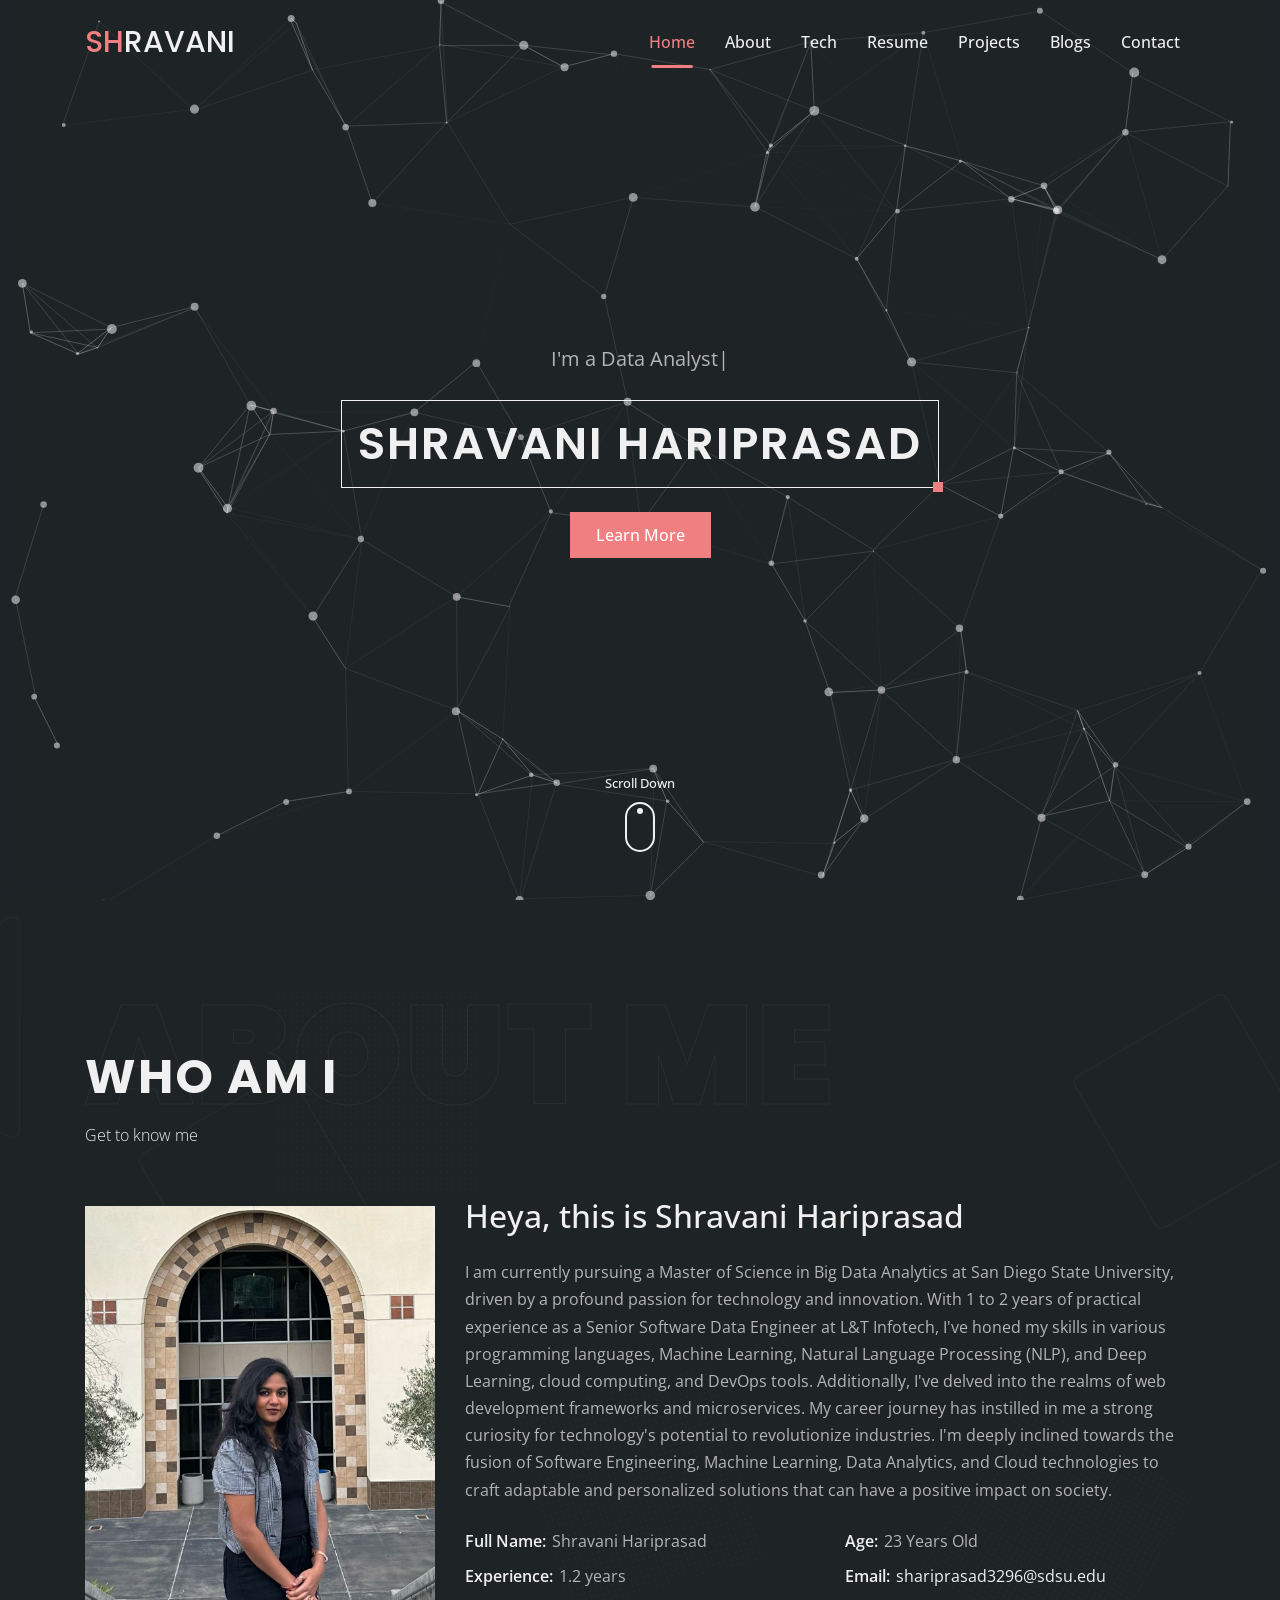
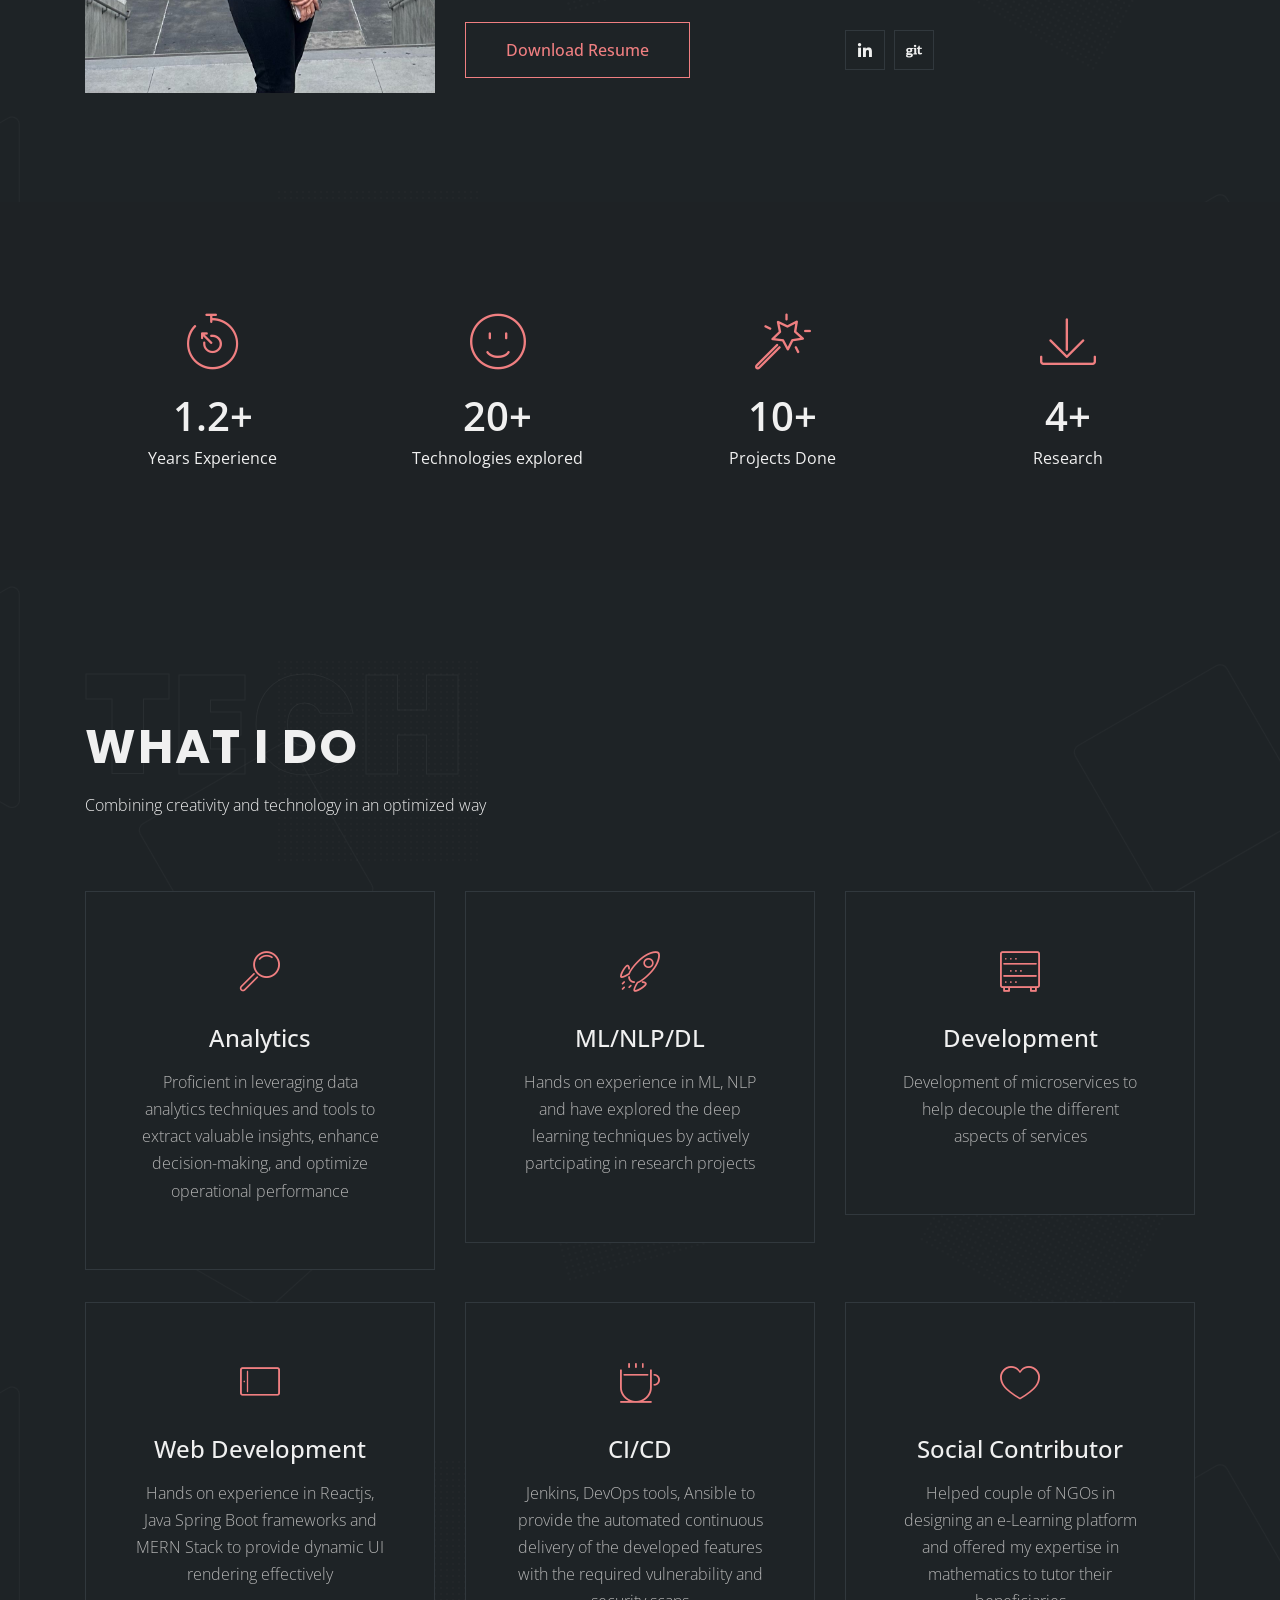
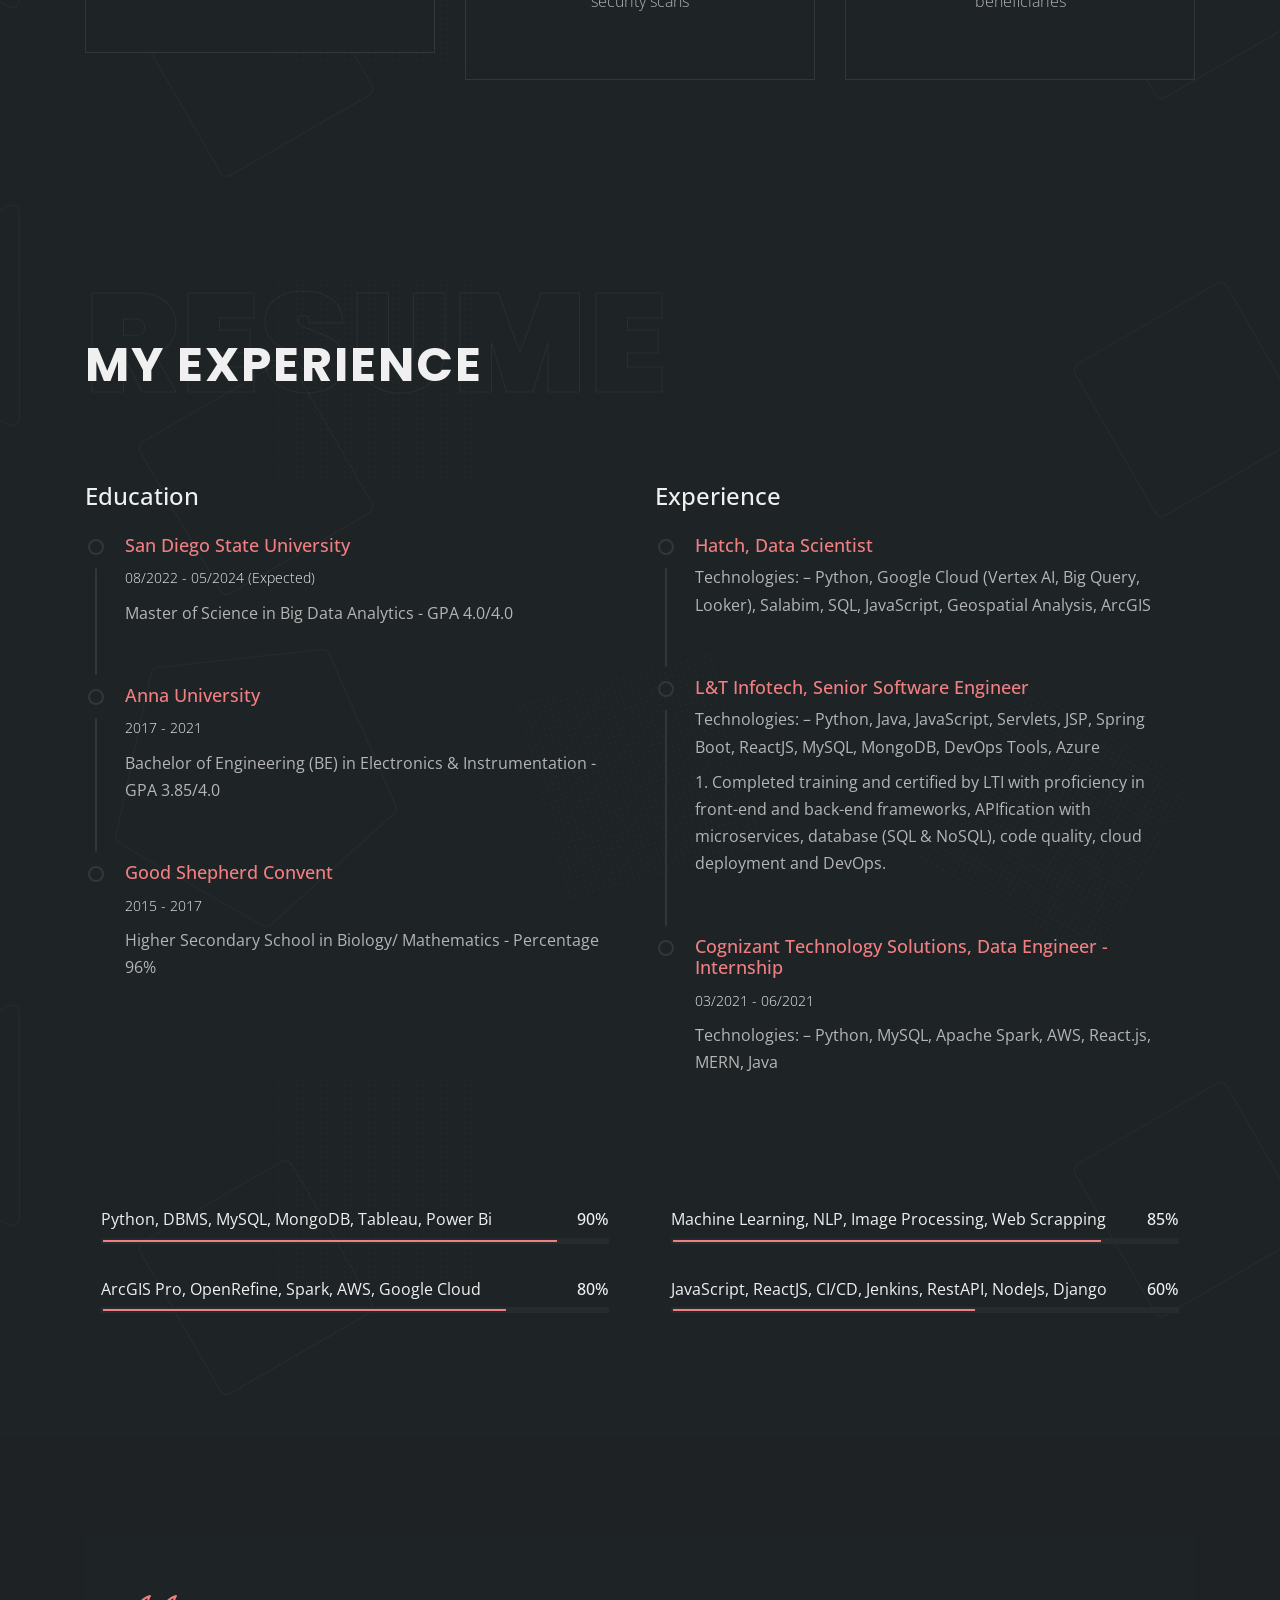
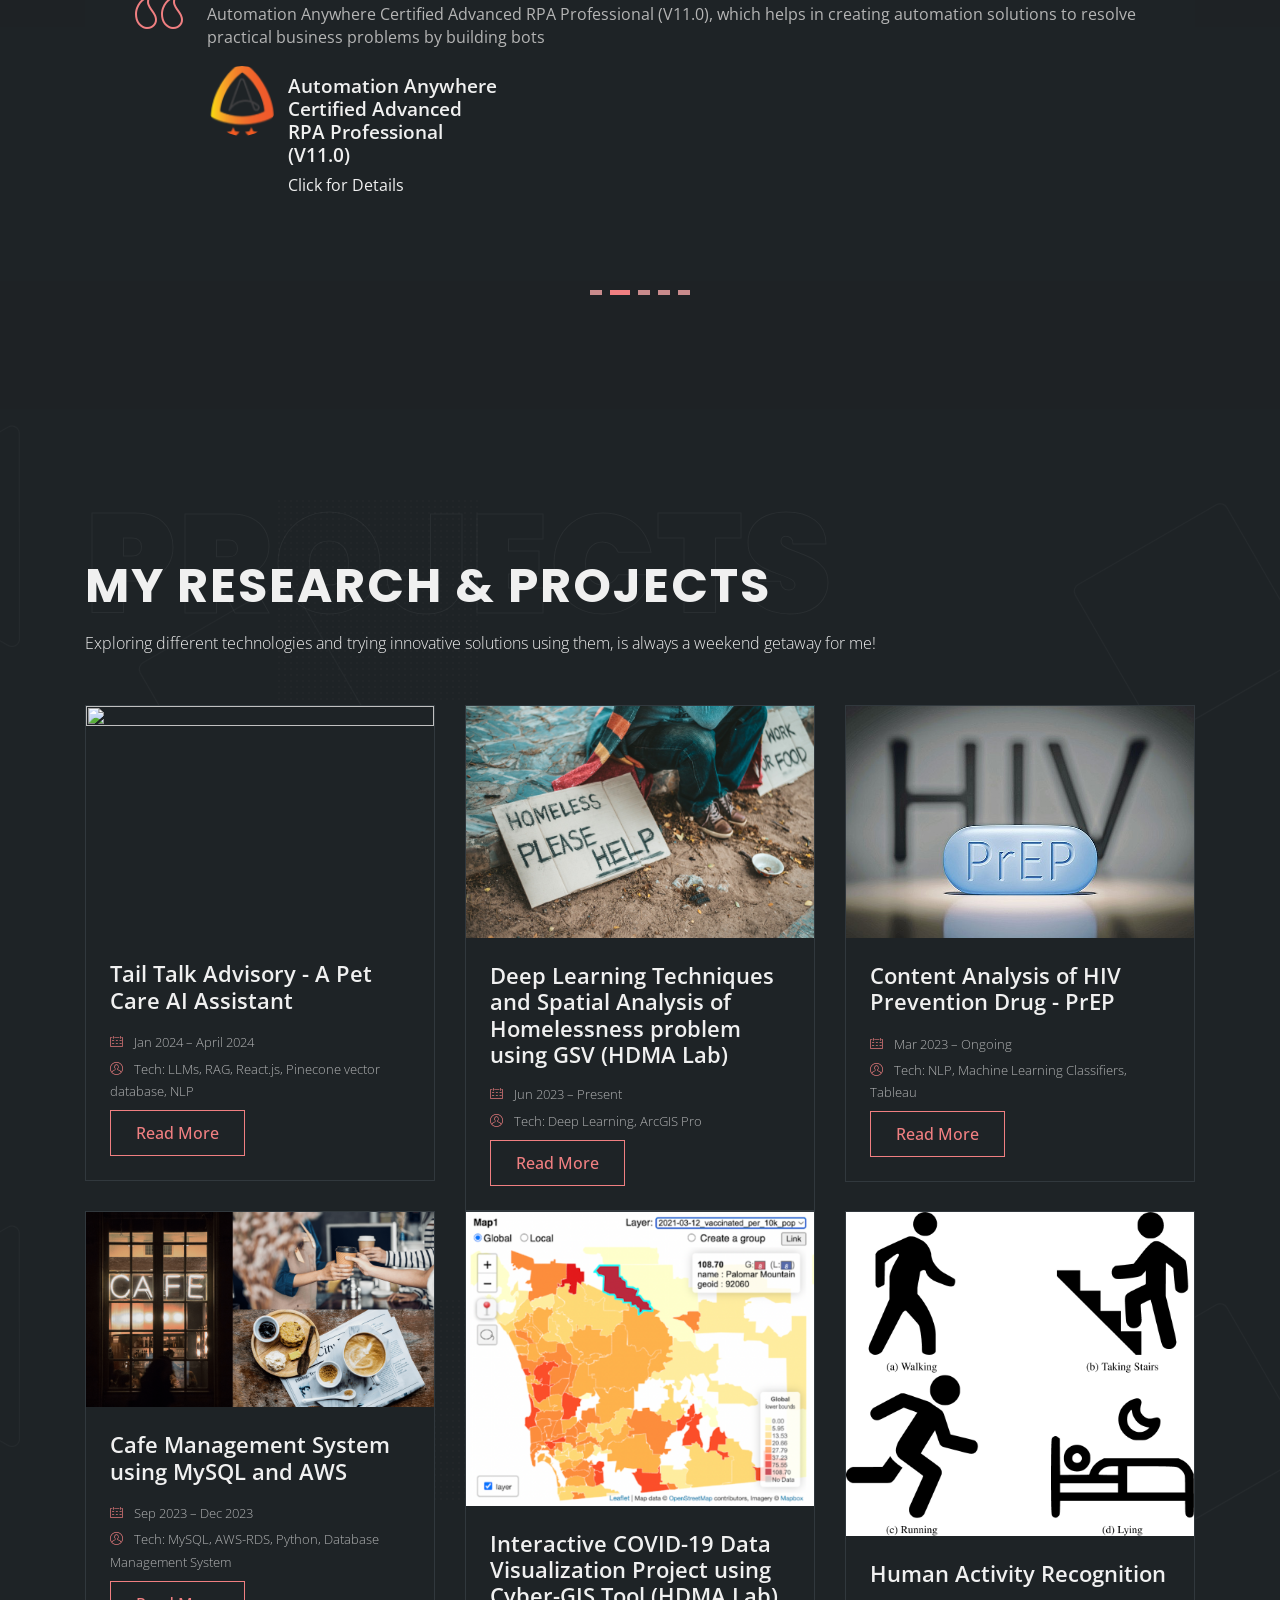
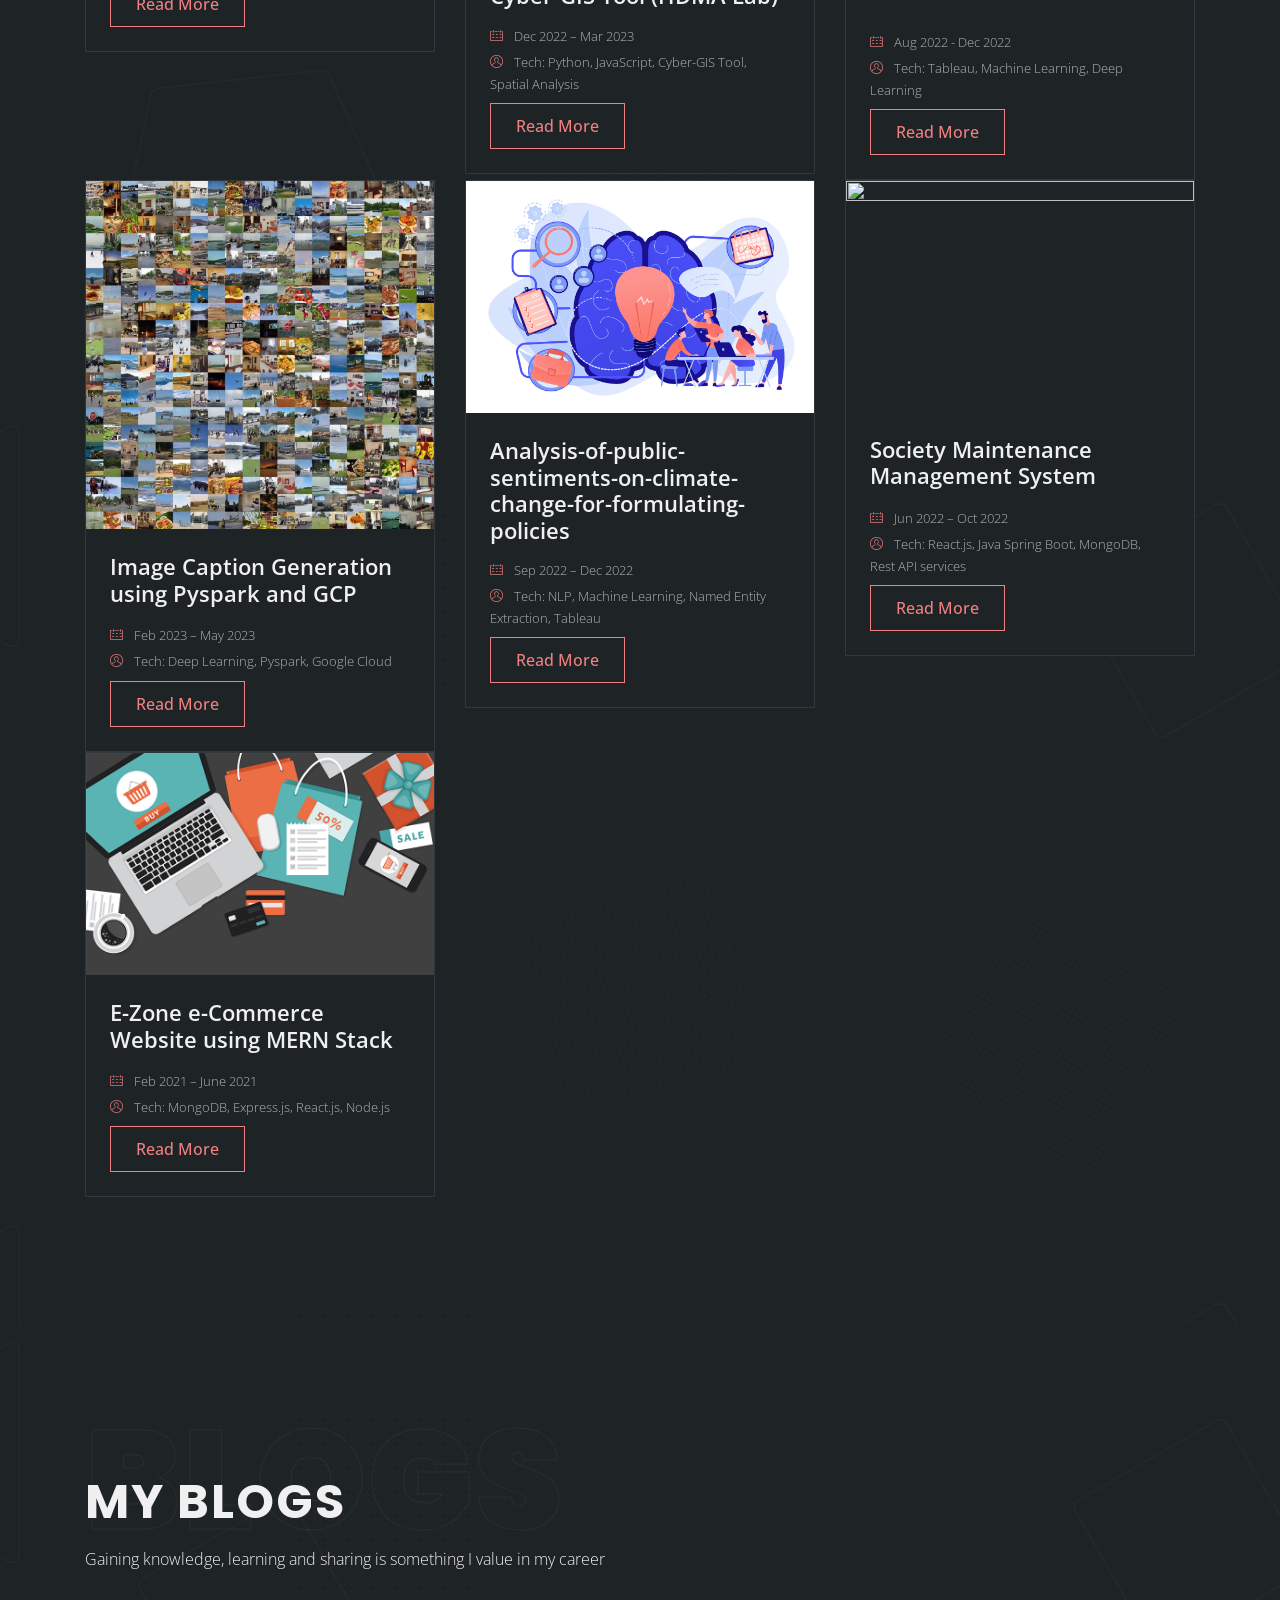
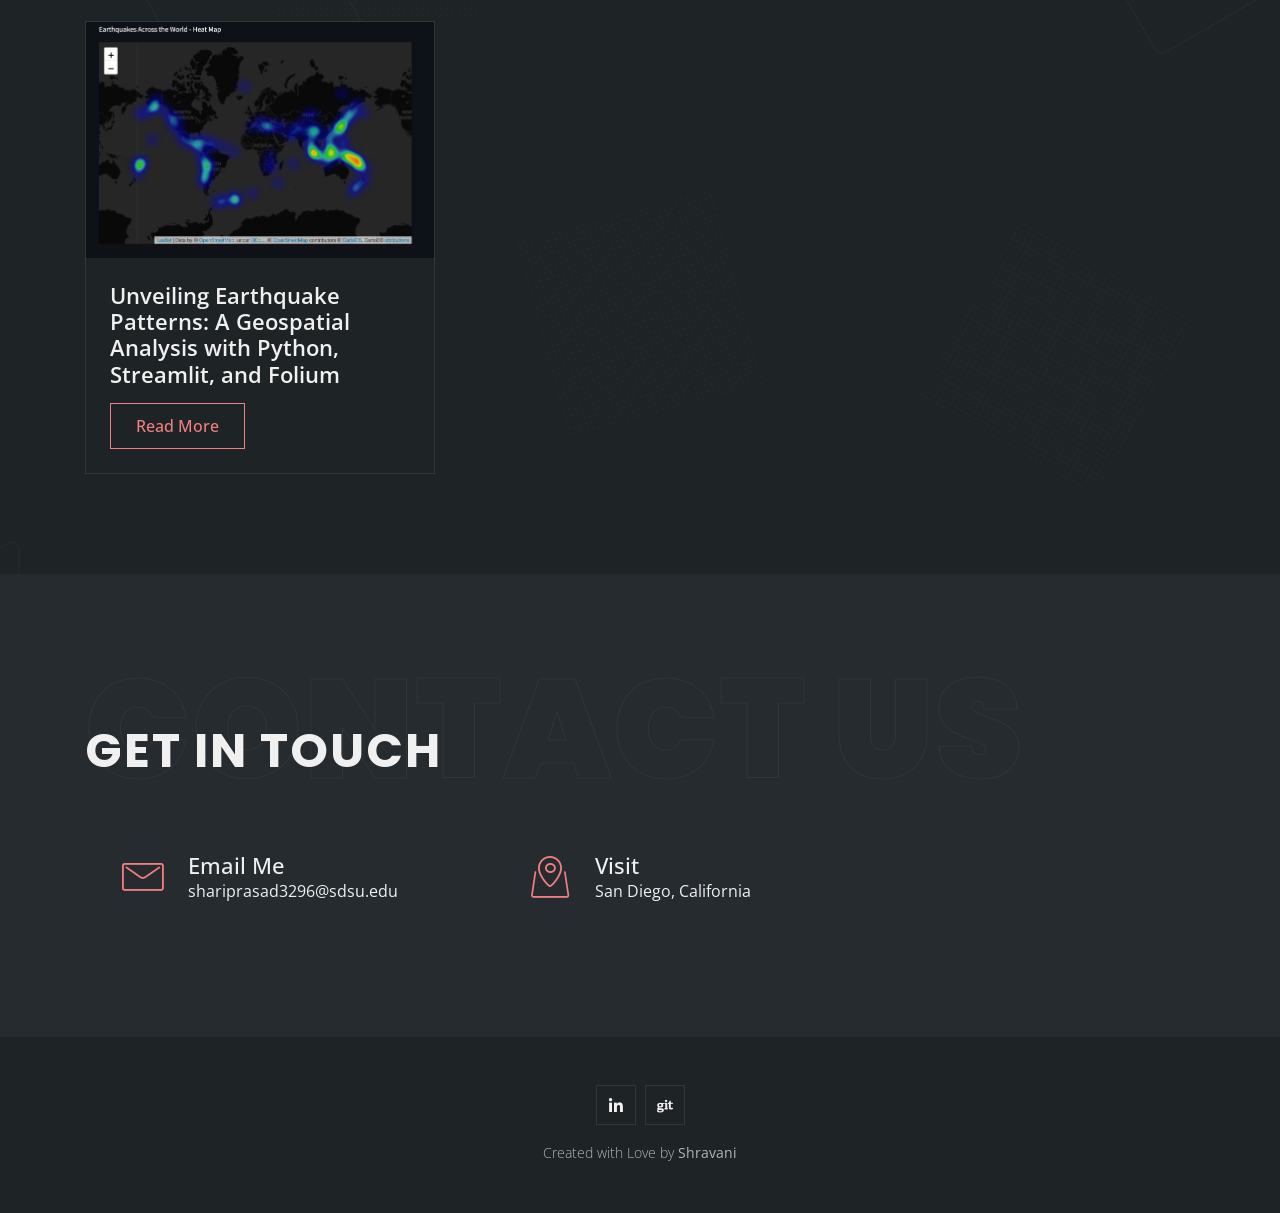
==== index.html @ 956d4119 "Update index.html" ====
<!DOCTYPE html>
<html lang="en">

<!-- Mirrored from demo.themesuccess.com/templates/rectcv/layouts/demo_particle_graphic.html by HTTrack Website Copier/3.x [XR&CO'2014], Sun, 02 May 2021 09:42:42 GMT -->
<head>
    <!--Useful meta tags -->
    <meta name="description" content="">
    <meta name="keywords" content="">
    <meta name="robots" content="index, follow, noodp">
    <meta name="googlebot" content="index, follow">
    <meta name="google" content="notranslate">
    <meta charset="UTF-8">
    <meta name="viewport" content="width=device-width, initial-scale=1, shrink-to-fit=no">
    <!--Preloader JS-->
    <script type="text/javascript" src="assets/js/preloader.js"></script>
    <!--Preloader Style-->
    <link rel="stylesheet" href="assets/css/preload.css">
    <!--Bootstrap Stylesheet-->
    <link rel="stylesheet" href="assets/css/bootstrap.min.css" as="style" onload="this.rel='stylesheet';this.removeAttribute('onload');">
    <!--Magnific Popup Stylesheet-->
    <link rel="stylesheet" href="assets/css/magnific-popup.css" as="style" onload="this.rel='stylesheet';this.removeAttribute('onload');">
    <!--OWL Carousel Stylesheet-->
    <link rel="stylesheet" href="assets/css/owl.carousel.min.css" as="style" onload="this.rel='stylesheet';this.removeAttribute('onload');">
    <!--Font Awesome Stylesheet-->
    <link rel="stylesheet" href="assets/css/all.min.css" as="style" onload="this.rel='stylesheet';this.removeAttribute('onload');">
    <!--Mobirise-->
    <link rel="stylesheet" href="assets/css/mobirise/style.css" as="style" onload="this.rel='stylesheet';this.removeAttribute('onload');">
    <!--AOC-->
    <link rel="stylesheet" href="assets/css/aos.css" as="style" onload="this.rel='stylesheet';this.removeAttribute('onload');">
    <!--Main Stylesheet-->
    <link rel="stylesheet" href="assets/css/main.css" as="style" onload="this.rel='stylesheet';this.removeAttribute('onload');">
    <!--Responsive Stylesheet-->
    <link rel="stylesheet" href="assets/css/responsive.css" as="style" onload="this.rel='stylesheet';this.removeAttribute('onload');">
    <!--Theme Stylesheet-->
    <link rel="stylesheet" href="assets/css/dark.theme.css" id="optional-theme" as="style" onload="this.rel='stylesheet';this.removeAttribute('onload');">
    <!--Theme Color-->
    <link rel="stylesheet" href="assets/css/default.css" id="optional-color" as="style" onload="this.rel='stylesheet';this.removeAttribute('onload');">
    <!--MAIN TITLE-->
    <title>Shravani Hariprasad</title>
</head>
<body data-spy="scroll" data-target=".scrollspy" data-offset="85">
    <!--PRELOADER START-->
    <div id="preloader">
        <div class="text-center w-100">
            <div class="loader"></div>
        </div>
    </div>
    <!--PRELOADER END-->
    <!--HEADER START-->
    <header class="navigation horizontal_header transparentOnScroll navbar navbar-expand-lg fixed-top">
        <div class="header-ins">
        <div class="container">
                <!--LOGO AREA-->
                <div class="site-logo">
                    <a href="#" class="hoveroff" title="Shravani">
                        <!--<img src="./assets/images/kevin.png" alt="kevin">-->
                        <span>SH</span>RAVANI
                    </a>
                </div>
                <button class="button-toggler navbar-toggler collapsed" type="button" data-target="#navigation" data-toggle="collapse" aria-controls="navigation" aria-expanded="false">
                    <span></span>
                    <span></span>
                    <span></span>
                </button>
                <!--Main Navigation START-->
                <ul class="justify-content-end scrollspy collapse navbar-collapse" id="navigation">
                    <li>
                        <a href="#home" class="nav-link">Home</a>
                    </li>
                    <li>
                        <a href="#about" class="nav-link">About</a>
                    </li>
                    <li>
                        <a href="#service" class="nav-link">Tech</a>
                    </li>
                    <!-- <li>
                        <a href="#portfolio" class="nav-link">Portfolio</a>
                    </li> -->
                    <li>
                        <a href="#resume" class="nav-link">Resume</a>
                    </li>
                    <li>
                        <a href="#project" class="nav-link">Projects</a>
                    </li>
                    <li>
                        <a href="#blog" class="nav-link">Blogs</a>
                    </li>
                    <li>
                        <a href="#contact" class="nav-link">Contact</a>
                    </li>
                </ul>
                <!--Main Navigation END-->
            
        </div>
        </div>

    </header>
    <!--HEADER END-->

    <main class="content center-main" >
        <!--INTRODUCTION SECTION START-->
        <section class="home d-flex" id="home">
            <!--Particle Background-->
            <div class="background-particle" id="particles-js">

            </div>
            <!--End of Particle Background-->
            <div class="container introduction text-center" >
                <p class="welcome_text mb-4" data-aos="fade-up" data-aos-duration="1200" data-aos-delay="150">I'm a <span class="welcome-text-type" data-options="Data Analyst, Machine Learning Engineer, Software Engineer, Researcher" ></span></p>
                <div id="parallax-scene" class="mb-4" data-aos="fade-up" data-aos-duration="1200" data-aos-delay="300">
                    <div class="heading-zone">
                        <h1>Shravani Hariprasad</h1>
                    </div>
                </div>
                <div data-aos="fade-up" data-aos-duration="1200" data-aos-delay="450">
                    <a href="#about" class="btn  btn-primary btn-small">Learn More</a>
                </div>
            </div>
            <div class="scroll-down">
                <a href="#about" class="scroll-down-link text-center hoveroff">
                    <div class="scroll-title">Scroll Down</div>
                    <div class="scroll-mouse">
                        <div class="whell"></div>
                    </div>
                </a>
            </div>
        </section>
        <!--INTRODUCTION SECTION END-->


        <!--ABOUT SECTION START-->
        <section class="about background_gpattern" id="about">
            <div class="container d-flex justify-content-between flex-column h-100">
                <div class="section-title flex-grow-1">
                    <div class="row">
                        <div class="col-lg-12">
                            <div class="text-left">
                                <h2 data-aos="heading-show" class="text_background">
                                    Who Am I
                                    <span class="heading_background">About Me</span>
                                </h2>
                                <p class="m-0">Get to know me</p>
                            </div>
                        </div>
                    </div>
                </div>
                <div class="section-content flex-grow-1">
                    <div class="row justify-content-center align-items-center">
                        <div class="col-md-4">
                            <div class="avatar-area m-auto">
                                <img src="assets/images/shravani-formal-photo.jpeg" width="400" height="550" alt="" class="img-fluid mx-auto">
                            </div>
                        </div>
                        <div class="col-md-8 mt-5 mt-md-0">
                                <h3 class="m-0">Heya, this is Shravani Hariprasad</h3>
                                <!-- <p class="my-4">I am currently pursuing Master of Science in Big Data Analytics from San Diego State University. I have 1 to 2 years of work experience as a Senior Software Data Engineer at L&T Infotech where I have worked on various languages, web development frameworks, cloud/Kubernetes, DevOps tools, and ML, NLP. I am inclined towards exploring Software Engineering, Machine Learning, Data Analytics, and Cloud, combinedly to develop adaptive and personalized solutions to improve society. Exploring new technologies and designing creative solutions keeps me thriving.</p> -->
                                <p class="my-4">I am currently pursuing a Master of Science in Big Data Analytics at San Diego State University, driven by a profound passion for technology and innovation. With 1 to 2 years of practical experience as a Senior Software Data Engineer at L&T Infotech, I've honed my skills in various programming languages, Machine Learning, Natural Language Processing (NLP), and Deep Learning, cloud computing, and DevOps tools. Additionally, I've delved into the realms of web development frameworks and microservices. My career journey has instilled in me a strong curiosity for technology's potential to revolutionize industries. I'm deeply inclined towards the fusion of Software Engineering, Machine Learning, Data Analytics, and Cloud technologies to craft adaptable and personalized solutions that can have a positive impact on society.</p>
                                <div class="row">
                                    <div class="col-lg-6">
                                        <div class="about-info mb-2">
                                            <span class="desc">Full Name:</span>
                                            <span>Shravani Hariprasad</span>
                                        </div>
                                    </div>
                                    <div class="col-lg-6">
                                        <div class="about-info mb-2">
                                            <span class="desc">Age:</span>
                                            <span>23 Years Old</span>
                                        </div>
                                    </div>
                                    <div class="col-lg-6">
                                        <div class="about-info mb-2">
                                            <span class="desc">Experience:</span>
                                            <span>1.2 years</span>
                                        </div>
                                    </div>
                                    <div class="col-lg-6">
                                        <div class="about-info mb-2">
                                            <span class="desc">Email:</span>
                                            <span>
                                                <a href = "mailto:shariprasad3296@sdsu.edu">shariprasad3296@sdsu.edu</a>
                                            </span>
                                        </div>
                                    </div>
                                    <!-- <div class="col-lg-6">
                                        <div class="about-info mb-2">
                                            <span class="desc">Email:</span>
                                            <a href="mailto:shariprasad3296@sdsu.edu">shariprasad3296@sdsu.edu</a>
                                        </div>
                                    </div> -->
                                </div>
                                <div class="button_and_social my-4">
                                    <div class="row justify-content-center align-items-center">
                                        <div class="col-xl-6">
                                            <a href="assets/images/ShravaniHariprasad_resume.pdf" download="shravani_hariprasad_resume" class="btn btn-outline-primary btn-lg">Download Resume</a>
                                        </div>
                                        <div class="col-xl-6">
                                            <ul class="social-icons list-inline mt-4 mt-xl-0">
                                                <!-- <li class="list-inline-item">
                                                    <a href="#">
                                                        <i class="fab fa-facebook-f"></i>
                                                    </a>
                                                </li> -->
                                                <li class="list-inline-item">
                                                    <a href="https://www.linkedin.com/in/shravani-hariprasad-507280177/">
                                                        <i class="fab fa-linkedin-in"></i>
                                                    </a>
                                                </li>
                                                <!-- <li class="list-inline-item">
                                                    <a href="#">
                                                        <i class="fab fa-pinterest-p"></i>
                                                    </a>
                                                </li> -->
                                                <li class="list-inline-item">
                                                    <a href="https://github.com/shravani-01">
                                                        <i class="fab fa-git"></i>
                                                    </a>
                                                </li>
                                                <!-- <li class="list-inline-item">
                                                    <a href="#">
                                                        <i class="fab fa-tumblr"></i>
                                                    </a>
                                                </li> -->
                                            </ul>
                                        </div>
                                    </div>
                                </div>
                        </div>
                    </div>
                </div>
                
            </div>
        </section>
        <!--ABOUT SECTION END-->

        <!--FACTS SECTION START-->
        <div class="section facts backgound-section" style="background-image: url(assets/images/background_2.jpg)" data-aos-id="facts">

            <div class="container">
                <div class="row">
                    <div class="col-lg-3 col-sm-6 mt-3 mt-lg-0">
                        <div class="fact-single text-center">
                            <div class="fact-icon">
                                <span class="mbri-timer"></span>
                            </div>
                            <div class="fact-info">
                                1.<span class="tmcounter" data-from="0" data-to="2" data-speed="1500">2</span>+
                            </div>
                            <div class="fact-meta">
                                <span>Years Experience</span>
                            </div>
                        </div>
                    </div>
                    <div class="col-lg-3 col-sm-6 mt-3 mt-lg-0">
                        <div class="fact-single text-center">
                            <div class="fact-icon">
                                <span class="mbri-smile-face"></span>
                            </div>
                            <div class="fact-info">
                                <span class="tmcounter" data-from="0" data-to="20" data-speed="1500">20</span>+
                            </div>
                            <div class="fact-meta">
                                <span>Technologies explored</span>
                            </div>
                        </div>
                    </div>
                    <div class="col-lg-3 col-sm-6 mt-3 mt-lg-0">
                        <div class="fact-single text-center">
                            <div class="fact-icon">
                                <span class="mbri-magic-stick"></span>
                            </div>
                            <div class="fact-info">
                                <span class="tmcounter" data-from="0" data-to="10" data-speed="1500">10</span>+
                            </div>
                            <div class="fact-meta">
                                <span>Projects Done</span>
                            </div>
                        </div>
                    </div>
                    <div class="col-lg-3 col-sm-6 mt-3 mt-lg-0">
                        <div class="fact-single text-center">
                            <div class="fact-icon">
                                <span class="mbri-save"></span>
                            </div>
                            <div class="fact-info">
                                <span class="tmcounter" data-from="0" data-to="4" data-speed="1500">4</span>+
                            </div>
                            <div class="fact-meta">
                                <span>Research</span>
                            </div>
                        </div>
                    </div>
                    
                </div>
            </div>
        </div>
        <!--FACTS SECTION END-->

        <!--SERVICES SECTION START-->
        <section class="services background_gpattern" id="service">
            <div class="container d-flex flex-column justify-content-between h-100 ">

                <div class="section-title flex-grow-1">
                    <div class="row">
                        <div class="col-lg-12">
                            <div class="text-left">
                                <h2 data-aos="heading-show" class="text_background">
                                    What I Do
                                    <span class="heading_background">Tech</span>
                                </h2>
                                <p class="m-0">Combining creativity and technology in an optimized way</p>
                            </div>
                        </div>
                    </div>
                </div>

                <div class="section-content flex-grow-1">
                    <div class="row">
                        <div class="col-lg-4 col-md-6 mt-4 mb-2">
                            <div class="service-single text-center p-5">
                                <div class="service-icon">
                                    <span class="mbri-search"></span>
                                </div>
                                <!-- <i class="fa-solid fa-magnifying-glass-chart" style="color: #f07f81;"></i> -->
                                <h3 class="my-3">Analytics</h3>
                                <!-- <p>Certified Kubernetes Application Developer and AWS Solution Architect Associate to provide automating deployment, scaling, and management of containerized applications</p> -->
                                <p>Proficient in leveraging data analytics techniques and tools to extract valuable insights, enhance decision-making, and optimize operational performance</p>
                            </div>
                        </div>
                        <div class="col-lg-4 col-md-6 mt-4 mb-2">
                            <div class="service-single text-center p-5">
                                <div class="service-icon">
                                    <span class="mbri-rocket"></span>
                                </div>
                                <h3 class="my-3">ML/NLP/DL</h3>
                                <p>Hands on experience in ML, NLP and have explored the deep learning techniques by actively partcipating in research projects</p>
                            </div>
                        </div>
                        <div class="col-lg-4 col-md-6 mt-4 mb-2">
                            <div class="service-single text-center p-5">
                                <div class="service-icon">
                                    <span class="mbri-database"></span>
                                </div>
                                <h3 class="my-3">Development</h3>
                                <p>Development of microservices to help decouple the different aspects of services</p>
                            </div>
                        </div>
                        <div class="col-lg-4 col-md-6 mt-4 mb-2">
                            <div class="service-single text-center p-5">
                                <div class="service-icon">
                                    <span class="mbri-tablet"></span>
                                </div>
                                <h3 class="my-3">Web Development</h3>
                                <p>Hands on experience in Reactjs, Java Spring Boot frameworks and MERN Stack to provide dynamic UI rendering effectively</p>
                            </div>
                        </div>
                        <div class="col-lg-4 col-md-6 mt-4 mb-2">
                            <div class="service-single text-center p-5">
                                <div class="service-icon">
                                    <span class="mbri-hot-cup"></span>
                                </div>
                                <h3 class="my-3">CI/CD</h3>
                                <p>Jenkins, DevOps tools, Ansible to provide the automated continuous delivery of the developed features with the required vulnerability and security scans</p>
                            </div>
                        </div>
                        
                        <div class="col-lg-4 col-md-6 mt-4 mb-2">
                            <div class="service-single text-center p-5">
                                <div class="service-icon">
                                    <span class="mbri-hearth"></span>
                                </div>
                                <h3 class="my-3">Social Contributor</h3>
                                <p>Helped couple of NGOs in designing an e-Learning platform and offered my expertise in mathematics to tutor their beneficiaries</p>
                            </div>
                        </div>
                        
                    </div>
                </div>

            </div>
        </section>

        <!--SERVICE SECTION START-->

        <!--Video Section START-->

       <!--  <div class="section about_movie text-center d-flex flex-column align-items-center backgound-section" style="background-image: url(assets/images/background_video.jpg)">
            <div class="video-area">
                <a href="https://www.youtube.com/watch?v=YjhrligRTbE" class="btn-video-play iframe_popup">
                    <i class="fas fa-play"></i>
                </a>
                <p class="mt-3">Play Video</p>
            </div>
        </div> -->

        <!--Video Section END-->

        <!--PORTFOLIO SECTION START-->
        <!-- <section class="portfolio background_gpattern" id="portfolio">
            <div class="container d-flex flex-column justify-content-between h-100 ">

                <div class="section-title flex-grow-1">
                    <div class="row">
                        <div class="col-lg-12">
                            <div class="text-left">
                                <h2 data-aos="heading-show" class="text_background">
                                    My Projects
                                    <span class="heading_background">Portfolio</span>
                                </h2>
                                <p class="m-0">A diverse range of projects </p>
                            </div>
                        </div>
                    </div>
                </div>

                <div class="section-content flex-grow-1">
                    <div class="row portfolio-items">

                        <div class="col-xl-4 col-lg-4 col-md-6 mb-2 mt-4 frontenddevelopment">
                            <div class="portfolio-item">
                                <a href="assets/images/portfolio1.jpg" class="portfolio-single portfolio-image">
                                    <div class="item-box">
                                        <div class="item-image">
                                            <img src="assets/images/portfolio1.jpg" width="350" height="410" class="d-block img-fluid mx-auto" alt="">
                                        </div>
                                        <div class="item-details d-flex align-items-center">
                                            <div class="item-details-ins text-center w-100">
                                                <div class="mb-2">
                                                    <span class="mbri-photos"></span>
                                                </div>
                                                <h3>Project Title</h3>
                                                <p>Category</p>
                                            </div>
                                        </div>
                                    </div>
                                </a>
                            </div>
                        </div>

                        <div class="col-xl-4 col-lg-4 col-md-6 mb-2 mt-4 backenddevelopment">
                            <div class="portfolio-item">
                                <a href="https://www.youtube.com/watch?time_continue=85&amp;v=oC1m-dTFX6g" class="portfolio-single iframe_popup">
                                    <div class="item-box">
                                        <div class="item-image">
                                            <img src="assets/images/portfolio2.jpg" width="350" height="410" class="d-block img-fluid mx-auto" alt="">
                                        </div>
                                        <div class="item-details d-flex align-items-center">
                                            <div class="item-details-ins text-center w-100">
                                                <div class="mb-2">
                                                    <span class="mbri-video-play"></span>
                                                </div>
                                                <h3>Project Title</h3>
                                                <p>Category</p>
                                            </div>
                                        </div>
                                    </div>
                                </a>
                            </div>
                        </div>

                        <div class="col-xl-4 col-lg-4 col-md-6 mb-2 mt-4 seo">
                            <div class="portfolio-item">
                                <a href="assets/images/portfolio3.jpg" class="portfolio-single portfolio-image">
                                    <div class="item-box">
                                        <div class="item-image">
                                            <img src="assets/images/portfolio3.jpg" width="350" height="410" class="d-block img-fluid mx-auto" alt="">
                                        </div>
                                        <div class="item-details d-flex align-items-center">
                                            <div class="item-details-ins text-center w-100">
                                                <div class="mb-2">
                                                    <span class="mbri-photos"></span>
                                                </div>
                                                <h3>Project Title</h3>
                                                <p>Category</p>
                                            </div>
                                        </div>
                                    </div>
                                </a>
                            </div>
                        </div>
                        <div class="col-xl-4 col-lg-4 col-md-6 mb-2 mt-4 backenddevelopment">
                            <div class="portfolio-item ">
                                <a href="https://themeforest.net/" target="_blank" class="portfolio-single">
                                    <div class="item-box">
                                        <div class="item-image">
                                            <img src="assets/images/portfolio4.jpg" width="350" height="410" class="d-block img-fluid mx-auto" alt="">
                                        </div>
                                        <div class="item-details d-flex align-items-center">
                                            <div class="item-details-ins text-center w-100">
                                                <div class="mb-2">
                                                    <span class="mbri-link"></span>
                                                </div>
                                                <h3>Project Title</h3>
                                                <p>Category</p>
                                            </div>
                                        </div>
                                    </div>
                                </a>
                            </div>
                        </div>
                        <div class="col-xl-4 col-lg-4 col-md-6 mb-2 mt-4 frontenddevelopment">
                            <div class="portfolio-item">
                                <a href="assets/images/portfolio5.jpg" class="portfolio-single portfolio-image">
                                    <div class="item-box">
                                        <div class="item-image">
                                            <img src="assets/images/portfolio5.jpg" width="350" height="410" class="d-block img-fluid mx-auto" alt="">
                                        </div>
                                        <div class="item-details d-flex align-items-center">
                                            <div class="item-details-ins text-center w-100">
                                                <div class="mb-2">
                                                    <span class="mbri-photos"></span>
                                                </div>
                                                <h3>Project Title</h3>
                                                <p>Category</p>
                                            </div>
                                        </div>
                                    </div>
                                </a>
                            </div>
                        </div>
                        <div class="col-xl-4 col-lg-4 col-md-6 mb-2 mt-4 frontenddevelopment">
                            <div class="portfolio-item">
                                <a href="assets/images/portfolio6.jpg" class="portfolio-single portfolio-image">
                                    <div class="item-box">
                                        <div class="item-image">
                                            <img src="assets/images/portfolio6.jpg" width="350" height="410" class="d-block img-fluid mx-auto" alt="">
                                        </div>
                                        <div class="item-details d-flex align-items-center">
                                            <div class="item-details-ins"></div>
                                            <div class="item-details-ins text-center w-100">
                                                <div class="mb-2">
                                                    <span class="mbri-photos"></span>
                                                </div>
                                                <h3>Project Title</h3>
                                                <p>Category</p>
                                            </div>
                                        </div>
                                    </div>
                                </a>
                            </div>
                        </div>
                    </div>

                    <div class="row">
                        <div class="col-12 text-center mt-5">
                            <a href="#" class="btn btn-outline-primary"><span><i class="fab fa-dribbble"></i></span> See More</a>
                        </div>
                    </div>

                </div>
            </div>
        </section> -->
        <!--PORTFOLIO SECTION START-->


        
        <!--PROJECT Section START-->

        <!-- <div class="section project backgound-section" style="background-image: url(assets/images/background_3.jpg)">
            <div class="container">
                <div class="row">
                    <div class="col-12">
                        <div class="row box p-5 mx-3 mx-md-0 align-items-center text-center">
                            <div class="col-md-4 m-0 mb-3 mb-md-0">
                                <h3 class="m-0">Create a Website</h3>
                            </div>
                            <div class="col-md-4 m-0 mb-3 mb-md-0">
                                <p class="m-0">We can create and develop together.</p>
                            </div>
                            <div class="col-md-4">
                                <a href="#contact" class="btn btn-outline-primary">Let's do this</a>
                            </div>
                        </div>
                    </div>
                </div>
            </div>
        </div> -->

        <!--PROJECT Section END-->


        <!--RESUME SECTION START-->
        <section class="resume background_gpattern" id="resume">

            <div class="container d-flex flex-column justify-content-between h-100 ">

                <div class="section-title flex-grow-1">
                    <div class="row">
                        <div class="col-lg-12">
                            <div class="text-left">
                                <h2  data-aos="heading-show" class="text_background">
                                    My Experience
                                    <span class="heading_background">Resume</span>
                                </h2>
                                <p class="m-0"></p>
                            </div>
                        </div>
                    </div>
                </div>

                <div class="section-content flex-grow-1">
                    <div class="row mt-4">
                        <div class="col-lg-6">
                            <h3 class="mb-4">Education</h3>
                            <ul class="list-inline resume-list">
                                <li>
                                    <h4 class="mb-2">San Diego State University</h4>
                                    <span class="time">08/2022 - 05/2024 (Expected)</span>
                                    <p class="my-2">Master of Science in Big Data Analytics - GPA 4.0/4.0</p>
                                </li>
                                <li>
                                    <h4 class="mb-2">Anna University</h4>
                                    <span class="time">2017 - 2021</span>
                                    <p class="my-2">Bachelor of Engineering (BE) in Electronics & Instrumentation - GPA 3.85/4.0</p>
                                </li>
                                <li>
                                    <h4 class="mb-2">Good Shepherd Convent</h4>
                                    <span class="time">2015 - 2017</span>
                                    <p class="my-2">Higher Secondary School in Biology/ Mathematics - Percentage 96%</p>
                                </li>
                                <!-- <li>
                                    <h4 class="mb-2">Mother Mary’s English High School</h4>
                                    <span class="time">2013</span>
                                    <p class="my-2">Percentage 88.86%</p>
                                </li> -->
                            </ul>
                        </div>

                        <div class="col-lg-6">
                            <h3 class="mb-4">Experience</h3>
                            <ul class="list-inline resume-list">
                                <li>
                                    <h4 class="mb-2">Hatch, Data Scientist</h4>
                                    <!-- <h5></h5> -->
<!--                                     <span class="time">07/2021 - 07/2022</span>
                                    <p class="my-2">
                                    Technologies: – Python, Machine Learning, Spark Power Bi, Excel, Spring Boot, ReactJS, Cloud (Kubernetes), Ace Framework, Git, BitBucket
                                    </p>
                                    <p class="my-2">
                                    1. Automated natural language commentary generation and variance analysis in financial data, reducing manual report creation time by 60%.
                                    </p>
                                    <p class="my-2">
                                    2. Implemented the Isolation Forest model, achieving a 20% reduction in false positives and an 85% improvement in identifying impacted nodes during variance threshold breaches.
                                    </p>
                                    <p class="my-2">
                                    3. Automated ETL pipeline with Python scripts, slashing data cleaning and transformation time by 25% from the former manual Excel process.
                                    </p>
                                    <p class="my-2">
                                    4. Python automation script to calculate and generate pivot tables for each financial account, streamlining data analysis processes, simplifying manual effort by 50%.
                                    </p>
                                    <p class="my-2">
                                    5. Utilized Power BI to visually represent financial data, enabling clients to identify trends and variances between report periods more efficiently, resulting in a 5% faster decision-making process for clients.
                                    </p>
                                    <h4 class="mb-2">L&T Infotech, Graduate Engineer Trainee</h4> -->

                                    <!-- <h5></h5> -->
                                    <!-- <span class="time">07/2021 - 07/2022</span> -->
                                    <p class="my-2">
                                    Technologies: – Python, Google Cloud (Vertex AI, Big Query, Looker), Salabim, SQL, JavaScript, Geospatial Analysis, ArcGIS
                                    </p>
                                    
                
                                </li>
                                <li>
                                    <h4 class="mb-2">L&T Infotech, Senior Software Engineer</h4>
                                    <!-- <h5></h5> -->
<!--                                     <span class="time">07/2021 - 07/2022</span>
                                    <p class="my-2">
                                    Technologies: – Python, Machine Learning, Spark Power Bi, Excel, Spring Boot, ReactJS, Cloud (Kubernetes), Ace Framework, Git, BitBucket
                                    </p>
                                    <p class="my-2">
                                    1. Automated natural language commentary generation and variance analysis in financial data, reducing manual report creation time by 60%.
                                    </p>
                                    <p class="my-2">
                                    2. Implemented the Isolation Forest model, achieving a 20% reduction in false positives and an 85% improvement in identifying impacted nodes during variance threshold breaches.
                                    </p>
                                    <p class="my-2">
                                    3. Automated ETL pipeline with Python scripts, slashing data cleaning and transformation time by 25% from the former manual Excel process.
                                    </p>
                                    <p class="my-2">
                                    4. Python automation script to calculate and generate pivot tables for each financial account, streamlining data analysis processes, simplifying manual effort by 50%.
                                    </p>
                                    <p class="my-2">
                                    5. Utilized Power BI to visually represent financial data, enabling clients to identify trends and variances between report periods more efficiently, resulting in a 5% faster decision-making process for clients.
                                    </p>
                                    <h4 class="mb-2">L&T Infotech, Graduate Engineer Trainee</h4> -->

                                    <!-- <h5></h5> -->
                                    <!-- <span class="time">07/2021 - 07/2022</span> -->
                                    <p class="my-2">
                                    Technologies: – Python, Java, JavaScript, Servlets, JSP, Spring Boot, ReactJS, MySQL, MongoDB, DevOps Tools, Azure
                                    </p>
                                    <p class="my-2">
                                    1. Completed training and certified by LTI with proficiency in front-end and back-end frameworks, APIfication with microservices, database (SQL & NoSQL), code quality, cloud deployment and DevOps. 
                                    </p>
                
                                </li>
                                <li>
                                    <h4 class="mb-2">Cognizant Technology Solutions, Data Engineer - Internship</h4>
                                    <span class="time">03/2021 - 06/2021</span>
                                    <p class="my-2">
                                    Technologies: – Python, MySQL, Apache Spark, AWS, React.js, MERN, Java
<!--                                     </p>
                                    <p class="my-2">
                                    1. Developed SQL logic queries for aggregate views using MySQL Workbench and AWS-RDS database, efficiently managing and extracting insights from a substantial 1TB dataset.
                                    </p>
                                    <p class="my-2">
                                    2. Detailed data governance requirements, leveraged Python, Apache Spark and AWS services (S3, Amazon Glue - ETL processes) to automate tasks and achieve a 30% reduction in data processing time, significantly enhancing workflow efficiency.
                                    </p> -->
                                   
                                </li>
                                
                            </ul>
                        </div>


                    </div>
                    <div class="row mt-5">
                        <div class="col-lg-6">
                            <div class="skill d-flex flex-row pr-4 pr-sm-3 px-3 mb-4">
                                <div class="skill-progress flex-grow-1">
                                    <div class="progresss-info d-flex flex-row justify-content-between mt-2 mb-1">
                                        <span>Python, DBMS, MySQL, MongoDB, Tableau, Power Bi </span>
                                        <span class="text-right progress-percent">90%</span>
                                    </div>
                                    <div class="progress">
                                        <div class="progress-bar" role="progressbar" data-percent="90" aria-valuenow="90" aria-valuemin="0" aria-valuemax="100"></div>
                                    </div>
                                </div>
                            </div>
                           
                        </div>
                        <div class="col-lg-6">
                            <div class="skill d-flex flex-row pr-4 pr-sm-3 px-3 mb-4">
                                <div class="skill-progress flex-grow-1">
                                    <div class="progresss-info d-flex flex-row justify-content-between mt-2 mb-1">
                                        <span>Machine Learning, NLP, Image Processing, Web Scrapping</span>
                                        <span class="text-right progress-percent">85%</span>
                                    </div>
                                    <div class="progress">
                                        <div class="progress-bar" role="progressbar" data-percent="85" aria-valuenow="85" aria-valuemin="0" aria-valuemax="100"></div>
                                    </div>
                                </div>
                            </div>
                           
                        </div>
                        <div class="col-lg-6">
                            <div class="skill d-flex flex-row pr-4 pr-sm-3 px-3 mb-4">
                                <div class="skill-progress flex-grow-1">
                                    <div class="progresss-info d-flex flex-row justify-content-between mt-2 mb-1">
                                        <span>ArcGIS Pro, OpenRefine, Spark, AWS, Google Cloud </span>
                                        <span class="text-right progress-percent">80%</span>
                                    </div>
                                    <div class="progress">
                                        <div class="progress-bar" role="progressbar" data-percent="80" aria-valuenow="80" aria-valuemin="0" aria-valuemax="100"></div>
                                    </div>
                                </div>
                            </div>
                           
                        </div>
                        <div class="col-lg-6">
                            <div class="skill d-flex flex-row pr-4 pr-sm-3 px-3 mb-4">
                                <div class="skill-progress flex-grow-1">
                                    <div class="progresss-info d-flex flex-row justify-content-between mt-2 mb-1">
                                        <span>JavaScript, ReactJS, CI/CD, Jenkins, RestAPI, NodeJs, Django</span>
                                        <span class="text-right progress-percent">60%</span>
                                    </div>
                                    <div class="progress">
                                        <div class="progress-bar" role="progressbar" data-percent="60" aria-valuenow="60" aria-valuemin="0" aria-valuemax="100"></div>
                                    </div>
                                </div>
                            </div>
                           
                        </div>
                        
                        
                    </div>
                </div>

            </div>

        </section>
        <!--RESUME SECTION START-->

        
        <!--CLIENT SECTION START-->
        <div class="section testimonial backgound-section" style="background-image: url(assets/images/background_3.jpg)">
            <div class="container">
                <div class="row">
                    <div id="client_slider" class="owl-carousel owl-theme">
                        <div class="col-12">
                            <div class="testimonial-box d-flex flex-column flex-md-row justify-content-between align-items-start p-5">
                                <div class="testimonial_icon mr-4">
                                    <span class="mbri-quote-left"></span>
                                </div>
                                <div class="testimonial_content mt-3">
                                    <p class="m-0">Certified Full Stack Developer with proficiency in Front-end Frameworks; APIfication with Microservices; Database (SQL & NoSQL); Code Quality; Cloud Deployment and DevOps </p>
                                    <div class="testimonial_author row mt-3">
                                        <div class="col-12 col-md-7 col-lg-5 col-xl-4">
                                            <div class="row">
                                                <div class="col-12 col-md-3">
                                                    <div class="author_picture mr-3" style="background-image: url(assets/images/LTI-logo.png)"></div>
                                                </div>
                                                <div class="col-12 col-md-9">
                                                    <div class="author_info py-2">
                                                        <h3>Certified Full Stack Developer by LTI</h3>
                                                        <p><a href="https://drive.google.com/file/d/1Iyq8JgFwi4qPhYVn5pMf5qe14tANhGFP/view?usp=share_link">Click for Details</a></p>
                                                    </div>
                                                </div>
                                            </div>
                                        </div>
                                        
                                        
                                    </div>
                                </div>
                            </div>
                        </div>
                        <div class="col-12">
                            <div class="testimonial-box d-flex flex-column flex-md-row justify-content-between align-items-start p-5">
                                <div class="testimonial_icon mr-4">
                                    <span class="mbri-quote-left"></span>
                                </div>
                                <div class="testimonial_content mt-3">
                                    <p class="m-0">Automation Anywhere Certified Advanced RPA Professional (V11.0), which helps in creating automation solutions to resolve practical business problems by building bots</p>
                                    <div class="testimonial_author row mt-3">
                                        <div class="col-12 col-md-7 col-lg-5 col-xl-4">
                                            <div class="row">
                                                <div class="col-12 col-md-3">
                                                    <div class="author_picture mr-3" style="background-image: url(assets/images/cert-level-2.svg)"></div>
                                                </div>
                                                <div class="col-12 col-md-9">
                                                    <div class="author_info py-2">
                                                        <h3>Automation Anywhere Certified Advanced RPA Professional (V11.0)</h3>
                                                        <p><a href="https://drive.google.com/file/d/1YutEaTv2hGuulXHnvvgB2Gilx4TUoxSo/view?usp=share_link">Click for Details</a></p>
                                                    </div>
                                                </div>
                                            </div>
                                        </div>
                                        
                                        
                                    </div>
                                </div>
                            </div>
                        </div>
                        <div class="col-12">
                            <div class="testimonial-box d-flex flex-column flex-md-row justify-content-between align-items-start p-5">
                                <div class="testimonial_icon mr-4">
                                    <span class="mbri-quote-left"></span>
                                </div>
                                <div class="testimonial_content mt-3">
                                    <p class="m-0">Xceptor Core configuration: Foundation certification, which helps in simplifying data extraction, data transformation and end-to-end data-centric process digitization </p>
                                    <div class="testimonial_author row mt-3">
                                        <div class="col-12 col-md-7 col-lg-5 col-xl-4">
                                            <div class="row">
                                                <div class="col-12 col-md-3">
                                                    <div class="author_picture mr-3" style="background-image: url(assets/images/Xceptor.png)"></div>
                                                </div>
                                                <div class="col-12 col-md-9">
                                                    <div class="author_info py-2">
                                                        <h3>Xceptor</h3>
                                                        <a href="https://drive.google.com/file/d/1RYIFRC56N0AVaUThM8g3x47eiqgFs4UA/view?usp=share_link">Click for Details</a>
                                                    </div>
                                                </div>
                                            </div>
                                        </div>
                                        
                                        
                                    </div>
                                </div>
                            </div>
                        </div>
                        <div class="col-12">
                            <div class="testimonial-box d-flex flex-column flex-md-row justify-content-between align-items-start p-5">
                                <div class="testimonial_icon mr-4">
                                    <span class="mbri-quote-left"></span>
                                </div>
                                <div class="testimonial_content mt-3">
                                    <!-- <p class="m-0">Automation Anywhere Certified Advanced RPA Professional (V11.0), which helps in creating automation solutions to resolve practical business problems by building bots</p> -->
                                    <p class="m-0">NPTEL - Completed Automatic Control Course from Indian Institute of Technology Madras, which helps in understanding both fundamental and advanced concepts in automatic controls designed for engineers and designers </p>
                                    <div class="testimonial_author row mt-3">
                                        <div class="col-12 col-md-7 col-lg-5 col-xl-4">
                                            <div class="row">
                                                <div class="col-12 col-md-3">
                                                    <div class="author_picture mr-3" style="background-image: url(assets/images/nptel.PNG)"></div>
                                                </div>
                                                <div class="col-12 col-md-9">
                                                    <div class="author_info py-2">
                                                        <h3>NPTEL - IIT Madras</h3>
                                                        <p><a href="https://drive.google.com/file/d/1ajCUk_oDw7cKtE2dm-feuYkDwVWu8wKK/view?usp=share_link">Click for Details</a></p>
                                                    </div>
                                                </div>
                                            </div>
                                        </div>
                                        
                                        
                                    </div>
                                </div>
                            </div>
                        </div>
                        <div class="col-12">
                            <div class="testimonial-box d-flex flex-column flex-md-row justify-content-between align-items-start p-5">
                                <div class="testimonial_icon mr-4">
                                    <span class="mbri-quote-left"></span>
                                </div>
                                <div class="testimonial_content mt-3">
                                    <p class="m-0">Certified by National Institue of Information Technology in Object Oriented Programming using C++, Core and Advanced Java(Servlets, JSP, back-end frameworks) </p>
                                    <div class="testimonial_author row mt-3">
                                        <div class="col-12 col-md-7 col-lg-5 col-xl-4">
                                            <div class="row">
                                                <div class="col-12 col-md-3">
                                                    <div class="author_picture mr-3" style="background-image: url(assets/images/niit.png)"></div>
                                                </div>
                                                <div class="col-12 col-md-9">
                                                    <div class="author_info py-2">
                                                        <h3>NIIT</h3>
                                                        <a href="">Click for Details</a>
                                                    </div>
                                                </div>
                                            </div>
                                        </div>
                                        
                                        
                                    </div>
                                </div>
                            </div>
                        </div>

                        
                        
                    </div>
                </div>
            </div>
            
        </div>
        <!--CLIENT SECTION END-->



        <!--BLOG SECTION START-->
        <section class="blog background_gpattern" id="project">
            <div class="container d-flex flex-column justify-content-between h-100 ">
                <div class="section-title flex-grow-1">
                    <div class="row">
                        <div class="col-lg-12">
                            <div class="text-left">
                                <h2 data-aos="heading-show" class="text_background">
                                    My Research & Projects
                                    <span class="heading_background">Projects</span>
                                </h2>
                                <p class="m-0">Exploring different technologies and trying innovative solutions using them, is always a weekend getaway for me!</p>
                            </div>
                        </div>
                    </div>
                </div>
                <div class="section-content flex-grow-1">
                    <div class="row">
                        <div class="col-lg-4 col-md-12">
                            <div class="news-item mb-5 mb-lg-0">
                                <div class="news-cover">
                                    <img src="assets/images/tailtalk.png" width="508" height="336" alt="" class="img-fluid">
                                </div>
                                <div class="news-content p-4">
                                    <div class="news-title mb-3">
                                        <a href="https://shravani-01.github.io/tail-talk-advisory/"  class="blog-permalink">
                                            <h3>Tail Talk Advisory - A Pet Care AI Assistant</h3>
                                        </a>
                                    </div>
                

                                    <div class="news-meta d-flex flex-row mb-1">
                                        <div class="news-meta-single mr-3">
                                            <span class="mbri-calendar"></span>
                                            <span class="meta-value">Jan 2024 – April 2024</span>
                                        </div>
                                        
                                    </div>
                                    <div class="news-meta d-flex flex-row mb-2">
                                        <div class="news-meta-single mr-3">
                                            <span class="mbri-user"></span>
                                            <span class="meta-value">Tech: <a href="#">LLMs, RAG, React.js, Pinecone vector database, NLP</a></span>
                                        </div>
                                        
                                    </div>
                                    <div class="readMore">
                                        <a href="https://shravani-01.github.io/tail-talk-advisory/" class="btn btn-outline-primary">Read More</a>
                                    </div>
                                </div>
                            </div>
                        </div>
                        
                        <div class="col-lg-4 col-md-12">
                            <div class="news-item mb-5 mb-lg-0">
                                <div class="news-cover">
                                    <img src="assets/images/homeless.png" width="508" height="336" alt="" class="img-fluid">
                                </div>
                                <div class="news-content p-4">
                                    <div class="news-title mb-3">
                                        <a href="https://sites.google.com/sdsu.edu/shravanihariprasad/projects/research/research-2?authuser=0"  class="blog-permalink">
                                            <h3>Deep Learning Techniques and Spatial Analysis of Homelessness problem using GSV (HDMA Lab)</h3>
                                        </a>
                                    </div>
                

                                    <div class="news-meta d-flex flex-row mb-1">
                                        <div class="news-meta-single mr-3">
                                            <span class="mbri-calendar"></span>
                                            <span class="meta-value">Jun 2023 – Present</span>
                                        </div>
                                        
                                    </div>
                                    <div class="news-meta d-flex flex-row mb-2">
                                        <div class="news-meta-single mr-3">
                                            <span class="mbri-user"></span>
                                            <span class="meta-value">Tech: <a href="#">Deep Learning, ArcGIS Pro</a></span>
                                        </div>
                                        
                                    </div>
                                    <div class="readMore">
                                        <a href="https://sites.google.com/sdsu.edu/shravanihariprasad/projects/research/research-2?authuser=0" class="btn btn-outline-primary">Read More</a>
                                    </div>
                                </div>
                            </div>
                        </div>
                        <div class="col-lg-4 col-md-12">
                            <div class="news-item mb-5 mb-lg-0">
                                <div class="news-cover">
                                    <img src="assets/images/prep.jpeg" width="508" height="336" alt="" class="img-fluid">
                                </div>
                                <div class="news-content p-4">
                                    <div class="news-title mb-3">
                                        <a href="https://sites.google.com/sdsu.edu/shravanihariprasad/projects/research/research-3?authuser=0"  class="blog-permalink">
                                            <h3>Content Analysis of HIV Prevention Drug - PrEP</h3>
                                        </a>
                                    </div>
                

                                    <div class="news-meta d-flex flex-row mb-1">
                                        <div class="news-meta-single mr-3">
                                            <span class="mbri-calendar"></span>
                                            <span class="meta-value">Mar 2023 – Ongoing</span>
                                        </div>
                                        
                                    </div>
                                    <div class="news-meta d-flex flex-row mb-2">
                                        <div class="news-meta-single mr-3">
                                            <span class="mbri-user"></span>
                                            <span class="meta-value">Tech: <a href="#">NLP, Machine Learning Classifiers, Tableau </a></span>
                                        </div>
                                        
                                    </div>
                                    <div class="readMore">
                                        <a href="https://sites.google.com/sdsu.edu/shravanihariprasad/projects/research/research-3?authuser=0" class="btn btn-outline-primary">Read More</a>
                                    </div>
                                </div>
                            </div>
                        </div>

                         <div class="col-lg-4 col-md-12">
                            <div class="news-item mb-5 mb-lg-0">
                                <div class="news-cover">
                                    <img src="assets/images/cafe.webp" width="508" height="336" alt="" class="img-fluid">
                                </div>
                                <div class="news-content p-4">
                                    <div class="news-title mb-3">
                                        <a href="https://github.com/shravani-01/Cafe-Management-System" class="blog-permalink">
                                            <h3>Cafe Management System using MySQL and AWS</h3>
                                        </a>
                                    </div>
                                    <div class="news-meta d-flex flex-row mb-1">
                                        <div class="news-meta-single mr-3">
                                            <span class="mbri-calendar"></span>
                                            <span class="meta-value">Sep 2023 – Dec 2023</span>
                                        </div>
                                        
                                    </div>
                                    <div class="news-meta d-flex flex-row mb-2">
                                        <div class="news-meta-single mr-3">
                                            <span class="mbri-user"></span>
                                            <span class="meta-value">Tech: <a href="#">MySQL, AWS-RDS, Python, Database Management System </a></span>
                                        </div>
                                        
                                    </div>
                                    <!-- <div class="news-meta-single news-meta d-flex flex-row  mb-1">
                                        <span class="mbri-user"></span>
                                        <span class="meta-value">Tech: <a href="#">NLP, Machine Learning, Named Entity Extraction, Tableau </a></span>
                                    </div> -->
                                    <div class="readMore">
                                        <a href="https://github.com/shravani-01/Cafe-Management-System" class="btn btn-outline-primary">Read More</a>
                                    </div>
                                </div>
                            </div>
                        </div>
                        
                        <div class="col-lg-4 col-md-12">
                            <div class="news-item mb-5 mb-lg-0">
                                <div class="news-cover">
                                    <img src="assets/images/map.png" width="508" height="336" alt="" class="img-fluid">
                                </div>
                                <div class="news-content p-4">
                                    <div class="news-title mb-3">
                                        <a href="https://github.com/shravani-01/CyberGIS_SanDiegoData"  class="blog-permalink">
                                            <h3>Interactive COVID-19 Data Visualization Project using Cyber-GIS Tool (HDMA Lab)</h3>
                                        </a>
                                    </div>
                

                                    <div class="news-meta d-flex flex-row mb-1">
                                        <div class="news-meta-single mr-3">
                                            <span class="mbri-calendar"></span>
                                            <span class="meta-value">Dec 2022 – Mar 2023</span>
                                        </div>
                                        
                                    </div>
                                    <div class="news-meta d-flex flex-row mb-2">
                                        <div class="news-meta-single mr-3">
                                            <span class="mbri-user"></span>
                                            <span class="meta-value">Tech: <a href="#">Python, JavaScript, Cyber-GIS Tool, Spatial Analysis</a></span>
                                        </div>
                                        
                                    </div>
                                    <div class="readMore">
                                        <a href="https://sites.google.com/sdsu.edu/shravanihariprasad/projects/research/research-1?authuser=0" class="btn btn-outline-primary">Read More</a>
                                    </div>
                                </div>
                            </div>
                        </div>
                        <div class="col-lg-4 col-md-12">
                            <div class="news-item mb-5 mb-lg-0">
                                <div class="news-cover">
                                    <img src="assets/images/har.png" width="508" height="336" alt="" class="img-fluid">
                                </div>
                                <div class="news-content p-4">
                                    <div class="news-title mb-3">
                                        <a href="https://github.com/shravani-01/Human-Activity-Recognition"  class="blog-permalink">
                                            <h3>Human Activity Recognition</h3>
                                        </a>
                                    </div>
                

                                    <div class="news-meta d-flex flex-row mb-1">
                                        <div class="news-meta-single mr-3">
                                            <span class="mbri-calendar"></span>
                                            <span class="meta-value">Aug 2022 - Dec 2022</span>
                                        </div>
                                        
                                    </div>
                                    <div class="news-meta d-flex flex-row mb-2">
                                        <div class="news-meta-single mr-3">
                                            <span class="mbri-user"></span>
                                            <span class="meta-value">Tech: <a href="#">Tableau, Machine Learning, Deep Learning </a></span>
                                        </div>
                                        
                                    </div>
                                    <div class="readMore">
                                        <a href="https://sites.google.com/view/humanella/home?authuser=1&pli=1" class="btn btn-outline-primary">Read More</a>
                                    </div>
                                </div>
                            </div>
                        </div>
                       
                        
                        <div class="col-lg-4 col-md-12">
                            <div class="news-item mb-5 mb-lg-0">
                                <div class="news-cover">
                                    <img src="assets/images/coco.png" width="508" height="336" alt="" class="img-fluid">
                                </div>
                                <div class="news-content p-4">
                                    <div class="news-title mb-3">
                                        <a href="https://github.com/shravani-01/Image-Caption-Generation-using-Pyspark" class="blog-permalink">
                                            <h3>Image Caption Generation using Pyspark and GCP</h3>
                                        </a>
                                    </div>
                                    

                                    <div class="news-meta d-flex flex-row mb-1">
                                        <div class="news-meta-single mr-3">
                                            <span class="mbri-calendar"></span>
                                            <span class="meta-value">Feb 2023 – May 2023</span>
                                        </div>
                                        
                                    </div>
                                    <div class="news-meta d-flex flex-row mb-2">
                                        <div class="news-meta-single mr-3">
                                            <span class="mbri-user"></span>
                                            <span class="meta-value">Tech: <a href="#">Deep Learning, Pyspark, Google Cloud </a></span>
                                        </div>
                                        
                                    </div>
                                    <div class="readMore">
                                        <a href="https://github.com/shravani-01/Image-Caption-Generation-using-Pyspark" class="btn btn-outline-primary">Read More</a>
                                    </div>
                                </div>
                            </div>
                        </div>
                        <div class="col-lg-4 col-md-12">
                            <div class="news-item mb-5 mb-lg-0">
                                <div class="news-cover">
                                    <img src="assets/images/climate.jpeg" width="508" height="336" alt="" class="img-fluid">
                                </div>
                                <div class="news-content p-4">
                                    <div class="news-title mb-3">
                                        <a href="https://github.com/shravani-01/Analysis-of-public-sentiments-on-climate-change-for-formulating-policies" class="blog-permalink">
                                            <h3>Analysis-of-public-sentiments-on-climate-change-for-formulating-policies</h3>
                                        </a>
                                    </div>
                                    <div class="news-meta d-flex flex-row mb-1">
                                        <div class="news-meta-single mr-3">
                                            <span class="mbri-calendar"></span>
                                            <span class="meta-value">Sep 2022 – Dec 2022</span>
                                        </div>
                                        
                                    </div>
                                    <div class="news-meta d-flex flex-row mb-2">
                                        <div class="news-meta-single mr-3">
                                            <span class="mbri-user"></span>
                                            <span class="meta-value">Tech: <a href="#">NLP, Machine Learning, Named Entity Extraction, Tableau </a></span>
                                        </div>
                                        
                                    </div>
                                    <!-- <div class="news-meta-single news-meta d-flex flex-row  mb-1">
                                        <span class="mbri-user"></span>
                                        <span class="meta-value">Tech: <a href="#">NLP, Machine Learning, Named Entity Extraction, Tableau </a></span>
                                    </div> -->
                                    <div class="readMore">
                                        <a href="https://github.com/shravani-01/Analysis-of-public-sentiments-on-climate-change-for-formulating-policies" class="btn btn-outline-primary">Read More</a>
                                    </div>
                                </div>
                            </div>
                        </div>

                        <div class="col-lg-4 col-md-12">
                            <div class="news-item mb-5 mb-lg-0">
                                <div class="news-cover">
                                    <img src="assets/images/Homepage.png" width="508" height="336" alt="" class="img-fluid">
                                </div>
                                <div class="news-content p-4">
                                    <div class="news-title mb-3">
                                        <a href="https://github.com/shravani-01/Society-Maintenance-Book" class="blog-permalink">
                                            <h3>Society Maintenance Management System</h3>
                                        </a>
                                    </div>
                                    <div class="news-meta d-flex flex-row mb-1">
                                        <div class="news-meta-single mr-3">
                                            <span class="mbri-calendar"></span>
                                            <span class="meta-value">Jun 2022 – Oct 2022</span>
                                        </div>
                                        
                                    </div>
                                    <div class="news-meta d-flex flex-row mb-2">
                                        <div class="news-meta-single mr-3">
                                            <span class="mbri-user"></span>
                                            <span class="meta-value">Tech: <a href="#">React.js, Java Spring Boot, MongoDB, Rest API services </a></span>
                                        </div>
                                        
                                    </div>
                                    <!-- <div class="news-meta-single news-meta d-flex flex-row  mb-1">
                                        <span class="mbri-user"></span>
                                        <span class="meta-value">Tech: <a href="#">NLP, Machine Learning, Named Entity Extraction, Tableau </a></span>
                                    </div> -->
                                    <div class="readMore">
                                        <a href="https://github.com/shravani-01/Society-Maintenance-Book" class="btn btn-outline-primary">Read More</a>
                                    </div>
                                </div>
                            </div>
                        </div>

                        <div class="col-lg-4 col-md-12">
                            <div class="news-item mb-5 mb-lg-0">
                                <div class="news-cover">
                                    <img src="assets/images/ecommerce.png" width="508" height="336" alt="" class="img-fluid">
                                </div>
                                <div class="news-content p-4">
                                    <div class="news-title mb-3">
                                        <a href="https://github.com/shravani-01/eZONE-Ecommerce-website-" class="blog-permalink">
                                            <h3>E-Zone e-Commerce Website using MERN Stack</h3>
                                        </a>
                                    </div>
                                    <div class="news-meta d-flex flex-row mb-1">
                                        <div class="news-meta-single mr-3">
                                            <span class="mbri-calendar"></span>
                                            <span class="meta-value">Feb 2021 – June 2021</span>
                                        </div>
                                        
                                    </div>
                                    <div class="news-meta d-flex flex-row mb-2">
                                        <div class="news-meta-single mr-3">
                                            <span class="mbri-user"></span>
                                            <span class="meta-value">Tech: <a href="#">MongoDB, Express.js, React.js, Node.js </a></span>
                                        </div>
                                        
                                    </div>
                                    <!-- <div class="news-meta-single news-meta d-flex flex-row  mb-1">
                                        <span class="mbri-user"></span>
                                        <span class="meta-value">Tech: <a href="#">NLP, Machine Learning, Named Entity Extraction, Tableau </a></span>
                                    </div> -->
                                    <div class="readMore">
                                        <a href="https://github.com/shravani-01/eZONE-Ecommerce-website-" class="btn btn-outline-primary">Read More</a>
                                    </div>
                                </div>
                            </div>
                        </div>
                    </div>
                </div>
            </br>
                
                        
                
                    </div>
                </div>
            </div>
        </section>
        <!--BLOG SECTION START-->
             <section class="blog background_gpattern" id="blog">
            <div class="container d-flex flex-column justify-content-between h-100 ">
                <div class="section-title flex-grow-1">
                    <div class="row">
                        <div class="col-lg-12">
                            <div class="text-left">
                                <h2 data-aos="heading-show" class="text_background">
                                    My Blogs
                                    <span class="heading_background">Blogs</span>
                                </h2>
                                <p class="m-0">Gaining knowledge, learning and sharing is something I value in my career</p>
                            </div>
                        </div>
                    </div>
                </div>
                <div class="section-content flex-grow-1">
                    <div class="row">
                        <div class="col-lg-4 col-md-12">
                            <div class="news-item mb-5 mb-lg-0">
                                <div class="news-cover">
                                    <img src="assets/images/earthquake.png" width="508" height="336" alt="" class="img-fluid">
                                </div>
                                <div class="news-content p-4">
                                    <div class="news-title mb-3">
                                        <a href="https://medium.com/@shariprasad3296/unveiling-earthquake-patterns-a-geospatial-analysis-with-python-streamlit-and-folium-d8cb2312ccff"  class="blog-permalink">
                                            <h3>Unveiling Earthquake Patterns: A Geospatial Analysis with Python, Streamlit, and Folium</h3>
                                        </a>
                                    </div>
                

<!--                                     <div class="news-meta d-flex flex-row mb-1">
                                        <div class="news-meta-single mr-3">
                                            <span class="mbri-calendar"></span>
                                            <span class="meta-value">Jun 2023 – Present</span>
                                        </div>
                                        
                                    </div> -->
<!--                                     <div class="news-meta d-flex flex-row mb-2">
                                        <div class="news-meta-single mr-3">
                                            <span class="mbri-user"></span>
                                            <span class="meta-value">Tech: <a href="#">Deep Learning, ArcGIS Pro</a></span>
                                        </div>
                                        
                                    </div> -->
                                    <div class="readMore">
                                        <a href="https://medium.com/@shariprasad3296/unveiling-earthquake-patterns-a-geospatial-analysis-with-python-streamlit-and-folium-d8cb2312ccff" class="btn btn-outline-primary">Read More</a>
                                    </div>
                                </div>
                            </div>
                        </div>
                 </br>
                
                        
                
                    </div>
                </div>
            </div>
        </section>
                            

        <!--CONTACT SECTION START-->
        <section class="contact" id="contact">
            <div class="container d-flex flex-column justify-content-between h-100 ">
                <div class="section-title flex-grow-1">
                    <div class="row">
                        <div class="col-lg-12">
                            <div class="text-left">
                                <h2  data-aos="heading-show" class="text_background">
                                    Get in Touch
                                    <span class="heading_background">Contact Us</span>
                                </h2>
                                <p class="m-0"></p>
                            </div>
                        </div>
                    </div>
                </div>

                <div class="section-content flex-grow-1">
                    <div class="row">
                        <div class="col-sm-4">
                            <div class="d-flex flex-row flex-sm-column flex-md-row justify-content-md-center mb-3 text-left text-sm-center text-md-left">
                                <div class="contact-icon mr-md-3 mr-3 mr-sm-0">
                                    <span class="mbri-letter"></span>
                                </div>
                                <div class="contact-details mt-2">
                                    <h5>Email Me</h5>
                                    <p><a href = "mailto: shariprasad3296@sdsu.edu">shariprasad3296@sdsu.edu</a></p>
                                </div>
                            </div>
                        </div>
                        <!-- <div class="col-sm-4">
                            <div class="d-flex flex-row flex-sm-column flex-md-row justify-content-md-center mb-3 text-left text-sm-center text-md-left">
                                <div class="contact-icon mr-md-3 mr-3 mr-sm-0">
                                    <span class="mbri-mobile"></span>
                                </div>
                                <div class="contact-details mt-2">
                                    <h5>Call</h5>
                                    <p><a href="tel:+1000123456789">+1 xxx-888-7887</a></p>
                                </div>
                            </div>
                        </div> -->
                        <div class="col-sm-4">
                            <div class="d-flex flex-row flex-sm-column flex-md-row justify-content-md-center mb-3 text-left text-sm-center text-md-left">
                                <div class="contact-icon mr-md-3 mr-3 mr-sm-0">
                                    <span class="mbri-map-pin"></span>
                                </div>
                                <div class="contact-details mt-2">
                                    <h5>Visit</h5>
                                    <p>San Diego, California</p>
                                </div>
                            </div>
                        </div>
                    </div>


                    <!-- <div class="row mt-5">
                        <div class="col-lg-12">
                            <form action="https://demo.themesuccess.com/templates/rectcv/layouts/php/form.php" method="post" id="contact-form">
                                <div class="row">
                                    <div class="col-lg-6 mt-3">
                                        <div class="form-group">
                                            <input type="text" name="name" id="name" class="form-control" autocomplete="off" required>
                                            <label>Full Name</label>
                                        </div>
                                    </div>
                                    <div class="col-lg-6 mt-3">
                                        <div class="form-group">
                                            <input type="email" name="email" id="email" class="form-control" autocomplete="off" required>
                                            <label>Email</label>
                                        </div>
                                    </div>
                                    <div class="col-lg-12 mt-3">
                                        <div class="form-group">
                                            <input type="text" name="subject" id="subject" class="form-control" autocomplete="off" required>
                                            <label>Subject</label>
                                        </div>
                                    </div>
                                    <div class="col-lg-12 mt-3">
                                        <div class="form-group">
                                            <textarea name="text" id="text"  rows="6" class="form-control" required></textarea>
                                            <label>Message</label>
                                        </div>
                                    </div>
                                    <div class="col-lg-12 mt-3">
                                        <div class="form-group mb-0 text-right">
                                            <button type="submit" id="contact-btn" class="btn btn-outline-primary btn-bg">
                                                Send Message
                                            </button>
                                        </div>
                                    </div>
                                </div>
                            </form>
                        </div>
                    </div> -->

                </div>


            </div>
        </section>
        <!-- /CONTACT SECTION END-->
        <footer class="horizontal-footer shadow-footer">
            <div class="container">
                <div class="row justify-content-center text-center">
                    <div class="col-md-12">
                        <div class="text-center">
                            <ul class="social-icons list-inline mt-5">
                                <!-- <li class="list-inline-item">
                                    <a href="#">
                                        <i class="fab fa-facebook-f"></i>
                                    </a>
                                </li> -->
                                <li class="list-inline-item">
                                    <a href="https://www.linkedin.com/in/shravani-hariprasad-507280177/">
                                        <i class="fab fa-linkedin-in"></i>
                                    </a>
                                </li>
                                <!-- <li class="list-inline-item">
                                    <a href="#">
                                        <i class="fab fa-pinterest-p"></i>
                                    </a>
                                </li> -->
                                <li class="list-inline-item">
                                    <a href="https://github.com/shravani-01?tab=repositories">
                                        <i class="fab fa-git"></i>
                                    </a>
                                </li>
                                <!-- <li class="list-inline-item">
                                    <a href="#">
                                        <i class="fab fa-tumblr"></i>
                                    </a>
                                </li> -->
                            </ul>
                            <p class="copyright-text mt-3 mb-5">Created with Love by <b>Shravani</b></p>
                        </div>
                    </div>
                </div> 
            </div>
               
               
           
        </footer>
    </main>
    
    <!--To Top Link START-->
    <a href="#" class="toTop" id="return-to-top">
        <i class="fas fa-chevron-up"></i>
    </a>
    <!--To Top Link END-->



    <!--Style switcher START-->
    <!-- <div id="color-switcher" class="d-flex flex-row">
        <div class="switcher-area">
            <h3 class="mb-4 mt-2">Choose your color</h3>
            <ul class="list-inline m-auto">
                <li class="list-inline-item">
                    <a href="#" class="swtich-color color1 active" data-path="assets/css/default.css"></a>
                </li>
                <li class="list-inline-item">
                    <a href="#" class="swtich-color color2" data-path="assets/css/blue.css"></a>
                </li>
                <li class="list-inline-item">
                    <a href="#" class="swtich-color color3" data-path="assets/css/violet.css"></a>
                </li>
                <li class="list-inline-item">
                    <a href="#" class="swtich-color color4" data-path="assets/css/green.css"></a>
                </li>
                <li class="list-inline-item">
                    <a href="#" class="swtich-color color5" data-path="assets/css/pink.css"></a>
                </li>
                <li class="list-inline-item">
                    <a href="#" class="swtich-color color6" data-path="assets/css/red.css"></a>
                </li>
            </ul>
        </div>
        <div class="switcher-button">
            <i class="fas fa-cog"></i>
        </div>
    </div> -->
    <!--Style switcher END-->

    <!--JS FILES-->
    <script data-cfasync="false" src="../../../cdn-cgi/scripts/5c5dd728/cloudflare-static/email-decode.min.js"></script><script src="assets/js/jquery.js"></script>
    <script src="assets/js/popper.min.js"></script>
    <script src="assets/js/bootstrap.min.js"></script>
    <script src="assets/js/jquery.easing.min.js"></script>
    <script src="assets/js/jquery.appear.min.js"></script> 
    <script src="assets/js/jquery.countTo.js"></script> 
    <script src="assets/js/scrollspy.js"></script>
    <script src="assets/js/jquery.magnific-popup.min.js"></script>
    <script src="assets/js/owl.carousel.min.js"></script>
    <script src="assets/js/aos.js"></script>
    <script src="assets/js/typed.min.js"></script>
    <script src="assets/js/particles.min.js"></script>
    <script src="assets/js/alert.js"></script>
    <script src="assets/js/contact.js"></script>
    <script src="assets/js/custom.js"></script>
    <script src="assets/js/switcher.js"></script>
    <script src="assets/js/app.js"></script>
    <script src="assets/js/particles.js"></script>
</body>

<!-- Mirrored from demo.themesuccess.com/templates/rectcv/layouts/demo_particle_graphic.html by HTTrack Website Copier/3.x [XR&CO'2014], Sun, 02 May 2021 09:42:55 GMT -->
</html>
---- assets/css/preload.css ----
#preloader {
  background-color: #FFFFFF;
  width: 100%;
  height: 100%;
  z-index: 9999999;
  position: fixed;
  top: 0;
  left: 0;
  display: -webkit-box;
  display: -ms-flexbox;
  display: flex;
  -webkit-box-orient: horizontal;
  -webkit-box-direction: normal;
      -ms-flex-direction: row;
          flex-direction: row;
  -webkit-box-align: center;
      -ms-flex-align: center;
          align-items: center;
  overflow: hidden;
}
/*# sourceMappingURL=preload.css.map */
---- assets/css/mobirise/style.css ----
@font-face {
  font-family: 'MobiriseIcons';
  src:  url('fonts/MobiriseIcons0fc2.eot?c5hgx8');
  src:  url('fonts/MobiriseIcons0fc2.eot?c5hgx8#iefix') format('embedded-opentype'),
    url('fonts/MobiriseIcons0fc2.ttf?c5hgx8') format('truetype'),
    url('fonts/MobiriseIcons0fc2.woff?c5hgx8') format('woff'),
    url('fonts/MobiriseIcons0fc2.svg?c5hgx8#MobiriseIcons') format('svg');
  font-weight: normal;
  font-style: normal;
  font-display: swap;
}

[class^="mbri-"], [class*=" mbri-"] {
  /* use !important to prevent issues with browser extensions that change fonts */
  font-family: 'MobiriseIcons' !important;
  speak: none;
  font-style: normal;
  font-weight: normal;
  font-variant: normal;
  text-transform: none;
  line-height: 1;

  /* Better Font Rendering =========== */
  -webkit-font-smoothing: antialiased;
  -moz-osx-font-smoothing: grayscale;
}

.mbri-add-submenu:before {
  content: "\e900";
}
.mbri-alert:before {
  content: "\e901";
}
.mbri-align-center:before {
  content: "\e902";
}
.mbri-align-justify:before {
  content: "\e903";
}
.mbri-align-left:before {
  content: "\e904";
}
.mbri-align-right:before {
  content: "\e905";
}
.mbri-android:before {
  content: "\e906";
}
.mbri-apple:before {
  content: "\e907";
}
.mbri-arrow-down:before {
  content: "\e908";
}
.mbri-arrow-next:before {
  content: "\e909";
}
.mbri-arrow-prev:before {
  content: "\e90a";
}
.mbri-arrow-up:before {
  content: "\e90b";
}
.mbri-bold:before {
  content: "\e90c";
}
.mbri-bookmark:before {
  content: "\e90d";
}
.mbri-bootstrap:before {
  content: "\e90e";
}
.mbri-briefcase:before {
  content: "\e90f";
}
.mbri-browse:before {
  content: "\e910";
}
.mbri-bulleted-list:before {
  content: "\e911";
}
.mbri-calendar:before {
  content: "\e912";
}
.mbri-camera:before {
  content: "\e913";
}
.mbri-cart-add:before {
  content: "\e914";
}
.mbri-cart-full:before {
  content: "\e915";
}
.mbri-cash:before {
  content: "\e916";
}
.mbri-change-style:before {
  content: "\e917";
}
.mbri-chat:before {
  content: "\e918";
}
.mbri-clock:before {
  content: "\e919";
}
.mbri-close:before {
  content: "\e91a";
}
.mbri-cloud:before {
  content: "\e91b";
}
.mbri-code:before {
  content: "\e91c";
}
.mbri-contact-form:before {
  content: "\e91d";
}
.mbri-credit-card:before {
  content: "\e91e";
}
.mbri-cursor-click:before {
  content: "\e91f";
}
.mbri-cust-feedback:before {
  content: "\e920";
}
.mbri-database:before {
  content: "\e921";
}
.mbri-delivery:before {
  content: "\e922";
}
.mbri-desktop:before {
  content: "\e923";
}
.mbri-devices:before {
  content: "\e924";
}
.mbri-down:before {
  content: "\e925";
}
.mbri-download:before {
  content: "\e926";
}
.mbri-drag-n-drop:before {
  content: "\e927";
}
.mbri-drag-n-drop2:before {
  content: "\e928";
}
.mbri-edit:before {
  content: "\e929";
}
.mbri-edit2:before {
  content: "\e92a";
}
.mbri-error:before {
  content: "\e92b";
}
.mbri-extension:before {
  content: "\e92c";
}
.mbri-features:before {
  content: "\e92d";
}
.mbri-file:before {
  content: "\e92e";
}
.mbri-flag:before {
  content: "\e92f";
}
.mbri-folder:before {
  content: "\e930";
}
.mbri-gift:before {
  content: "\e931";
}
.mbri-github:before {
  content: "\e932";
}
.mbri-globe-2:before {
  content: "\e933";
}
.mbri-globe:before {
  content: "\e934";
}
.mbri-growing-chart:before {
  content: "\e935";
}
.mbri-hearth:before {
  content: "\e936";
}
.mbri-help:before {
  content: "\e937";
}
.mbri-home:before {
  content: "\e938";
}
.mbri-hot-cup:before {
  content: "\e939";
}
.mbri-idea:before {
  content: "\e93a";
}
.mbri-image-gallery:before {
  content: "\e93b";
}
.mbri-image-slider:before {
  content: "\e93c";
}
.mbri-info:before {
  content: "\e93d";
}
.mbri-italic:before {
  content: "\e93e";
}
.mbri-key:before {
  content: "\e93f";
}
.mbri-laptop:before {
  content: "\e940";
}
.mbri-layers:before {
  content: "\e941";
}
.mbri-left-right:before {
  content: "\e942";
}
.mbri-left:before {
  content: "\e943";
}
.mbri-letter:before {
  content: "\e944";
}
.mbri-like:before {
  content: "\e945";
}
.mbri-link:before {
  content: "\e946";
}
.mbri-lock:before {
  content: "\e947";
}
.mbri-login:before {
  content: "\e948";
}
.mbri-logout:before {
  content: "\e949";
}
.mbri-magic-stick:before {
  content: "\e94a";
}
.mbri-map-pin:before {
  content: "\e94b";
}
.mbri-menu:before {
  content: "\e94c";
}
.mbri-mobile:before {
  content: "\e94d";
}
.mbri-mobile2:before {
  content: "\e94e";
}
.mbri-mobirise:before {
  content: "\e94f";
}
.mbri-more-horizontal:before {
  content: "\e950";
}
.mbri-more-vertical:before {
  content: "\e951";
}
.mbri-music:before {
  content: "\e952";
}
.mbri-new-file:before {
  content: "\e953";
}
.mbri-numbered-list:before {
  content: "\e954";
}
.mbri-opened-folder:before {
  content: "\e955";
}
.mbri-pages:before {
  content: "\e956";
}
.mbri-paper-plane:before {
  content: "\e957";
}
.mbri-paperclip:before {
  content: "\e958";
}
.mbri-photo:before {
  content: "\e959";
}
.mbri-photos:before {
  content: "\e95a";
}
.mbri-pin:before {
  content: "\e95b";
}
.mbri-play:before {
  content: "\e95c";
}
.mbri-plus:before {
  content: "\e95d";
}
.mbri-preview:before {
  content: "\e95e";
}
.mbri-print:before {
  content: "\e95f";
}
.mbri-protect:before {
  content: "\e960";
}
.mbri-question:before {
  content: "\e961";
}
.mbri-quote-left:before {
  content: "\e962";
}
.mbri-quote-right:before {
  content: "\e963";
}
.mbri-redo:before {
  content: "\e964";
}
.mbri-refresh:before {
  content: "\e965";
}
.mbri-responsive:before {
  content: "\e966";
}
.mbri-right:before {
  content: "\e967";
}
.mbri-rocket:before {
  content: "\e968";
}
.mbri-sad-face:before {
  content: "\e969";
}
.mbri-sale:before {
  content: "\e96a";
}
.mbri-save:before {
  content: "\e96b";
}
.mbri-search:before {
  content: "\e96c";
}
.mbri-setting:before {
  content: "\e96d";
}
.mbri-setting2:before {
  content: "\e96e";
}
.mbri-setting3:before {
  content: "\e96f";
}
.mbri-share:before {
  content: "\e970";
}
.mbri-shopping-bag:before {
  content: "\e971";
}
.mbri-shopping-basket:before {
  content: "\e972";
}
.mbri-shopping-cart:before {
  content: "\e973";
}
.mbri-sites:before {
  content: "\e974";
}
.mbri-smile-face:before {
  content: "\e975";
}
.mbri-speed:before {
  content: "\e976";
}
.mbri-star:before {
  content: "\e977";
}
.mbri-success:before {
  content: "\e978";
}
.mbri-sun:before {
  content: "\e979";
}
.mbri-sun2:before {
  content: "\e97a";
}
.mbri-tablet-vertical:before {
  content: "\e97b";
}
.mbri-tablet:before {
  content: "\e97c";
}
.mbri-target:before {
  content: "\e97d";
}
.mbri-timer:before {
  content: "\e97e";
}
.mbri-to-ftp:before {
  content: "\e97f";
}
.mbri-to-local-drive:before {
  content: "\e980";
}
.mbri-touch-swipe:before {
  content: "\e981";
}
.mbri-touch:before {
  content: "\e982";
}
.mbri-trash:before {
  content: "\e983";
}
.mbri-underline:before {
  content: "\e984";
}
.mbri-undo:before {
  content: "\e985";
}
.mbri-unlink:before {
  content: "\e986";
}
.mbri-unlock:before {
  content: "\e987";
}
.mbri-up-down:before {
  content: "\e988";
}
.mbri-up:before {
  content: "\e989";
}
.mbri-update:before {
  content: "\e98a";
}
.mbri-upload:before {
  content: "\e98b";
}
.mbri-user:before {
  content: "\e98c";
}
.mbri-user2:before {
  content: "\e98d";
}
.mbri-users:before {
  content: "\e98e";
}
.mbri-video-play:before {
  content: "\e98f";
}
.mbri-video:before {
  content: "\e990";
}
.mbri-watch:before {
  content: "\e991";
}
.mbri-website-theme:before {
  content: "\e992";
}
.mbri-wifi:before {
  content: "\e993";
}
.mbri-windows:before {
  content: "\e994";
}
.mbri-zoom-out:before {
  content: "\e995";
}
---- assets/css/main.css ----
/*---------------------------------------------------------------------------------------
* Template Name      :  RectCV - Personal Bootstrap 4 HTML Template                      |
* Author             :  Narek Sukiasyan                                                  |
* Version            :  1.1.0                                                            |
* Created            :  April 2020                                                       |
* Updated            :  February 2021                                                    |
* File Description   :  Main css file of the template                                    |
*----------------------------------------------------------------------------------------
*/
/******************
Table of Content

    1. SETTINGS
        1.1 Preloader
    2. HELPER
        2.1 Custom Alert
        2.2 Buttons
        2.3 SOCIAL ICONS
        2.4 OWL SLIDER
        2.5 RETURN TOP BUTTON
    3. HEADER
        3.1 General Header Style
        3.2 Horizontal Header Style
        3.3 Mobile Toggler Button
    4. HOME SECTION
        4.1 Parallax Element Positions
        4.2 Background Animation Keyframe
        4.3 Introduction Area
        4.4 Scroll Down Button
    5. ABOUT SECTION
    6. SERVICE SECTION
    7. PORTFOLIO SECTION
    8. RESUME SECTION
    9. TESTIMONIAL SECTION
    10. BLOG SECTION
    11. CONTACT SECTION
    12. FACTS SECTION

******************/
/*Poppins*/
@import url("https://fonts.googleapis.com/css2?family=Poppins:wght@200;300;400;500;600;700;800;900&amp;display=swap");
/*Open Sans*/
@import url("https://fonts.googleapis.com/css2?family=Open+Sans:wght@300;400;600;700;800&amp;display=swap");
body {
  font-family: "Open Sans", sans-serif;
  font-size: 16px;
  line-height: 1.7;
}

h1, h2 {
  font-family: "Poppins", sans-serif;
}

/*=================
    1. SETTINGS
==================*/
::-moz-selection {
  background: rgba(166, 175, 189, 0.3);
}
::selection {
  background: rgba(166, 175, 189, 0.3);
}

h1 {
  font-size: 45px;
}

h2 {
  font-size: 32px;
  position: relative;
}

h1, h2 {
  letter-spacing: 2px;
}

p {
  font-size: 1em;
}

a {
  text-decoration: none;
  -webkit-transition: all 0.3s ease-in-out;
  transition: all 0.3s ease-in-out;
}

a:hover {
  text-decoration: none;
  color: inherit;
}

a:focus {
  outline: none;
}

a:before {
  -webkit-transition: all 0.3s ease-in-out;
  transition: all 0.3s ease-in-out;
}

a:after {
  -webkit-transition: all 0.3s ease-in-out;
  transition: all 0.3s ease-in-out;
}

mark {
  color: #fff;
  font-weight: 600;
}

article h2 {
  font-weight: 400;
  font-size: 2.5em;
}

/* 1.1 Preloader */
#preloader {
  width: 100%;
  height: 100%;
  z-index: 9999999;
  position: fixed;
  top: 0;
  left: 0;
  display: -webkit-box;
  display: -ms-flexbox;
  display: flex;
  -webkit-box-orient: horizontal;
  -webkit-box-direction: normal;
      -ms-flex-direction: row;
          flex-direction: row;
  -webkit-box-align: center;
      -ms-flex-align: center;
          align-items: center;
  overflow: hidden;
}

#preloader .loader {
  display: inline-block;
  width: 50px;
  height: 50px;
  border-radius: 50%;
}

blockquote {
  padding: 10px 20px;
}

blockquote footer {
  display: block;
  font-size: 0.8em;
}

.img-fluid {
  width: 100%;
}

/*=================
    2. HELPER
==================*/
main {
  overflow-x: hidden;
  -webkit-transition: all 0.3s ease-in-out;
  transition: all 0.3s ease-in-out;
}

section,
div.section {
  position: relative;
  padding: 100px 0px;
}

section .section-title,
div.section .section-title {
  position: relative;
  margin-bottom: 3rem;
}

section .section-title h2.rect_heading,
div.section .section-title h2.rect_heading {
  position: relative;
  padding: 16px;
  margin: 0 0 16px 0;
  text-transform: uppercase;
  display: inline-block;
  position: relative;
  height: 72px;
  -webkit-transition: all 2s cubic-bezier(0.21, 1, 0.84, 1.01);
  transition: all 2s cubic-bezier(0.21, 1, 0.84, 1.01);
}

section .section-title h2.rect_heading:before,
div.section .section-title h2.rect_heading:before {
  content: "";
  position: absolute;
  width: 10px;
  height: 10px;
  bottom: -5px;
  right: -5px;
  -webkit-transition: inherit;
  transition: inherit;
}

section .section-title h2.text_background,
div.section .section-title h2.text_background {
  position: relative;
  text-transform: uppercase;
  font-weight: 700;
  z-index: 2;
  font-size: 3em;
  margin: 3rem 0 1rem;
}

section .section-title h2.text_background span.heading_background,
div.section .section-title h2.text_background span.heading_background {
  position: absolute;
  display: block;
  width: 100%;
  left: 50%;
  -webkit-transform: translateX(-50%);
          transform: translateX(-50%);
  top: 0;
  font-size: 140px;
  font-weight: 900;
  line-height: 0.1;
  z-index: 1;
}

section.home {
  padding: 0;
}

section.home .mono-background {
  position: absolute;
  top: 0;
  left: 0;
  width: 100%;
  height: 100%;
  display: -webkit-box;
  display: -ms-flexbox;
  display: flex;
  -webkit-box-orient: horizontal;
  -webkit-box-direction: normal;
      -ms-flex-direction: row;
          flex-direction: row;
  -webkit-box-pack: end;
      -ms-flex-pack: end;
          justify-content: flex-end;
}

section.home .mono-background .mono-background-inner {
  height: 100%;
  overflow: hidden;
  -webkit-box-flex: 0;
      -ms-flex: 0 0 55%;
          flex: 0 0 55%;
  position: relative;
}

section.home .mono-background .mono-background-inner img {
  position: absolute;
  height: 100%;
}

section.home .mono-background .mono-background-inner img.img-align-center {
  left: 50%;
  -webkit-transform: translateX(-50%);
          transform: translateX(-50%);
}

section.home .mono-background .mono-background-inner img.img-align-right {
  right: 0;
}

section.home .mono-background .mono-background-inner img.img-align-left {
  left: 0;
}

@-webkit-keyframes header-animation {
  0% {
    right: -5px;
  }
  30% {
    right: -5px;
  }
  80% {
    right: calc(100% - 5px);
  }
  100% {
    right: calc(100% - 5px);
  }
}

@keyframes header-animation {
  0% {
    right: -5px;
  }
  30% {
    right: -5px;
  }
  80% {
    right: calc(100% - 5px);
  }
  100% {
    right: calc(100% - 5px);
  }
}

/* 2.1 Custom Alert */
.custom-alert {
  position: fixed;
  top: 4px;
  right: 4px;
  z-index: 999999;
  font-weight: 500;
  padding: 15px 30px;
  border-radius: 5px;
  -webkit-transition: all 0.3s ease-in-out;
  transition: all 0.3s ease-in-out;
  display: none;
}

.custom-alert-success {
  background-color: #28980c;
  color: #fff;
}

.custom-alert-warning {
  background-color: #c3270d;
  color: #fff;
}

/* 2.2 Buttons */
.btn {
  display: inline-block;
  text-align: center;
  border-radius: 0;
  padding: 10px 25px;
  outline: none;
  font-weight: 500;
  -webkit-transition: all 0.5s ease-in-out;
  transition: all 0.5s ease-in-out;
}

.btn-outline-primary {
  font-weight: 500;
}

.btn-lg {
  padding: 15px 40px;
  font-size: 1em;
}

.btn-sm {
  padding: 5px 30px;
}

.btn-loading {
  position: relative;
}

.btn-loading:before {
  content: "";
  width: 20px;
  height: 20px;
  position: absolute;
  border-radius: 50%;
  left: 50%;
}

/* 2.3 SOCIAL ICONS */
.social-icons {
  margin: 0;
  display: inline-block;
}

.social-icons li a {
  display: block;
  width: 40px;
  height: 40px;
  font-size: 1em;
  line-height: 40px;
  text-align: center;
}

.social-icons .list-inline-item:not(:last-child) {
  margin-right: 5px;
}

/* 2.4 OWL SLIDER */
.owl-nav {
  text-align: center;
  margin-top: 10px;
}

.owl-nav button {
  display: inline-block;
  cursor: pointer;
  margin: 5px 20px;
  outline: none;
}

.owl-nav button span {
  font-size: 3em;
  -webkit-transition: all 0.5s;
  transition: all 0.5s;
}

.owl-dots {
  margin-top: 10px;
  text-align: center;
}

.owl-dots .owl-dot {
  outline: none;
}

.owl-dots .owl-dot span {
  height: 5px;
  width: 12px;
  display: block;
  margin: 5px 4px;
  outline: none;
  -webkit-transition: all 0.5s;
  transition: all 0.5s;
}

.owl-dots .owl-dot.active span {
  width: 20px;
}

/* 2.5 RETURN TOP BUTTON */
.toTop {
  text-align: center;
  position: fixed;
  bottom: 25px;
  height: 45px;
  width: 45px;
  z-index: 10000;
  right: 30px;
  -webkit-transition: all 0.5s;
  transition: all 0.5s;
  line-height: 45px;
  display: none;
}

.parallax-mirror:before {
  content: "";
  width: 100%;
  height: 100%;
  top: 0;
  left: 0;
  position: absolute;
  z-index: 1;
}

/*=================
    3. HEADER
==================*/
/* 3.1 General Header Style */
header {
  z-index: 1000;
  position: fixed;
  top: 0;
  -webkit-transition: all 0.3s ease-in-out;
  transition: all 0.3s ease-in-out;
}

header .site-logo a {
  font-family: "Poppins", sans-serif;
  font-size: 30px;
}

/* 3.2 Horizontal Header Style */
header.horizontal_header {
  width: 100%;
  padding: 0;
  -webkit-transition: none;
  transition: none;
  /* 3.3 Mobile Toggler Button */
}

header.horizontal_header .header-ins {
  width: 100%;
  -webkit-transition: all 0.3s ease-in-out;
  transition: all 0.3s ease-in-out;
}

header.horizontal_header ul {
  margin: 0;
  padding: 0;
  list-style: none;
}

header.horizontal_header ul li {
  margin-right: 0;
}

header.horizontal_header ul li a {
  padding: 5px 15px;
  font-size: 1em;
  position: relative;
}

header.horizontal_header .button-toggler {
  border: none;
  outline: none;
  cursor: pointer;
}

header.horizontal_header .button-toggler span {
  display: block;
  margin-bottom: 5px;
  -webkit-transition: all 0.3s ease-in-out;
  transition: all 0.3s ease-in-out;
  width: 25px;
  height: 2px;
}

header.horizontal_header .button-toggler span:last-child {
  margin-bottom: 0;
}

header.horizontal_header .button-toggler:focus {
  outline: none;
}

header.horizontal_header .button-toggler.pressed span {
  width: 0;
}

header.horizontal_header .button-toggler.pressed span:first-child {
  -webkit-transform: translate(0, 7px) rotate(45deg);
          transform: translate(0, 7px) rotate(45deg);
  width: 25px;
}

header.horizontal_header .button-toggler.pressed span:last-child {
  -webkit-transform: translate(0, -7px) rotate(-45deg);
          transform: translate(0, -7px) rotate(-45deg);
  width: 25px;
}

@media (min-width: 992px) {
  header.horizontal_header ul li a:after {
    content: "";
    position: absolute;
    height: 3px;
    left: 50%;
    bottom: -7px;
    -webkit-transition: all 0.3s ease-in-out;
    transition: all 0.3s ease-in-out;
    -webkit-transform: translate(-50%, 0) translateZ(0);
            transform: translate(-50%, 0) translateZ(0);
    width: 0;
  }
  header.horizontal_header ul li a:hover:after, header.horizontal_header ul li a.active:after {
    width: calc(100% - 2.2em);
  }
}

/*======================
    4. HOME SECTION
======================*/
section.home {
  height: 100vh;
  background-size: cover;
  background-position: center;
  /* 4.1 Parallax Element Positions */
}

section.home .background-particle {
  width: 100%;
  height: 100%;
  position: absolute;
  top: 0;
  left: 0;
}

section.home .background-parallax {
  width: 100%;
  height: 100%;
  position: absolute;
  top: 0;
  left: 0;
}

section.home .background-parallax .element {
  width: 0;
  height: 0;
  position: absolute;
  -webkit-animation-name: background-animation;
          animation-name: background-animation;
  -webkit-animation-duration: 5s;
          animation-duration: 5s;
  animation-direction: alternate-reverse;
  -webkit-animation-iteration-count: infinite;
          animation-iteration-count: infinite;
  -webkit-animation-timing-function: ease;
          animation-timing-function: ease;
  border-radius: 50%;
}

section.home .background-parallax .element.element1 {
  top: 24% !important;
  left: 78% !important;
  -webkit-animation-delay: 1s;
          animation-delay: 1s;
}

section.home .background-parallax .element.element6 {
  top: 80% !important;
  left: 22% !important;
  -webkit-animation-delay: 0.5s;
          animation-delay: 0.5s;
}

section.home .background-parallax .element.element3 {
  top: 61% !important;
  left: 57% !important;
  -webkit-animation-delay: 0s;
          animation-delay: 0s;
}

section.home .background-parallax .element.element4 {
  top: 79% !important;
  left: 88% !important;
  -webkit-animation-delay: 0.5s;
          animation-delay: 0.5s;
}

section.home .background-parallax .element.element5 {
  top: 23% !important;
  left: 18% !important;
  -webkit-animation-delay: 1.7s;
          animation-delay: 1.7s;
}

section.home .background-parallax .element.element2 {
  top: 50% !important;
  left: 37% !important;
  -webkit-animation-delay: 1.5s;
          animation-delay: 1.5s;
}

section.home h1 {
  position: relative;
  padding: 16px;
  text-transform: uppercase;
  display: inline-block;
  margin: 0;
}

section.home h1:before {
  content: "";
  position: absolute;
  width: 10px;
  height: 10px;
  bottom: -5px;
  right: -5px;
}

/* 4.2 Background Animation Keyframe */
@-webkit-keyframes background-animation {
  0% {
    opacity: 0.4;
  }
  100% {
    opacity: 1;
  }
}
@keyframes background-animation {
  0% {
    opacity: 0.4;
  }
  100% {
    opacity: 1;
  }
}

/* 4.3 Introduction Area */
div.introduction {
  margin: auto;
  z-index: 10;
  position: relative;
}

h1 span {
  display: inline-block;
}

p.welcome_text {
  font-size: 20px;
  margin: 0;
}

/* 4.4 Scroll Down Button */
.scroll-down {
  position: absolute;
  z-index: 10;
  bottom: 40px;
  width: 100%;
  left: 0;
}

.scroll-down a {
  display: block;
}

.scroll-down .scroll-title {
  margin-bottom: 8px;
}

.scroll-down .scroll-mouse {
  width: 30px;
  height: 50px;
  border-radius: 20px;
  position: relative;
  display: inline-block;
}

.scroll-down .scroll-mouse .whell {
  position: absolute;
  width: 6px;
  height: 6px;
  border-radius: 50%;
  -webkit-transform: translateX(-50%);
          transform: translateX(-50%);
  left: 50%;
  top: 4px;
  -webkit-animation: scroll 1s linear 0.5s infinite backwards;
          animation: scroll 1s linear 0.5s infinite backwards;
}

@-webkit-keyframes scroll {
  0% {
    top: 4px;
    opacity: 1;
  }
  100% {
    top: 21px;
    opacity: 0;
  }
}

@keyframes scroll {
  0% {
    top: 4px;
    opacity: 1;
  }
  100% {
    top: 21px;
    opacity: 0;
  }
}

/*======================
    5. ABOUT SECTION
======================*/
section.about h3 {
  font-size: 2em;
}

section.about .avatar-area {
  max-width: 400px;
}

section.about .about-info span {
  margin-left: 2px;
}

section.about .about-info span.desc {
  margin: 0;
  font-weight: 600;
  opacity: 1;
}

/*========================
    6. SERVICE SECTION
========================*/
.service-single {
  cursor: pointer;
}

.service-single:hover .service-icon {
  -webkit-transform: scale(1.2);
          transform: scale(1.2);
}

.service-single .service-icon {
  font-size: 2.5em;
  -webkit-transition: all 0.3s ease-in-out;
  transition: all 0.3s ease-in-out;
}

.service-single .service-icon i {
  vertical-align: middle;
}

.service-single h3 {
  font-size: 1.5em;
  font-weight: 500;
}

.service-single p {
  font-weight: 300;
}

/*========================
    7. PORTFOLIO SECTION
========================*/
.portfolio-filters a {
  display: block;
  padding: 10px 8px;
}

.portfolio-item .portfolio-single:hover {
  text-decoration: none;
}

.portfolio-item .portfolio-single:hover .item-details {
  opacity: 1;
}

.portfolio-item .item-box {
  position: relative;
}

.portfolio-item .item-box .item-details {
  -webkit-transition: all 0.5s ease-in-out;
  transition: all 0.5s ease-in-out;
  opacity: 0;
  position: absolute;
  top: 0;
  left: 0;
  width: 100%;
  height: 100%;
  text-align: center;
}

.portfolio-item .item-box .item-details p {
  opacity: 1;
}

.portfolio-item .item-box .item-details span {
  font-size: 2em;
}

/*========================
    8. RESUME SECTION
========================*/
section.resume h3 {
  font-size: 1.5em;
}

.resume-list li {
  position: relative;
  padding: 0 15px 50px 40px;
}

.resume-list li:before {
  content: "";
  width: 16px;
  height: 16px;
  border-radius: 50%;
  position: absolute;
  left: 3px;
  top: 4px;
}

.resume-list li:after {
  content: "";
  position: absolute;
}

.resume-list li:last-child:after {
  content: none;
}

.resume-list h4 {
  font-size: 18px;
  font-family: inherit;
}

.resume-list span.time {
  font-size: 0.875em;
  opacity: 1;
}

.skill .skill-icon {
  font-size: 2.7em;
  min-width: 60px;
}

.skill .progresss-info span {
  font-size: 16px;
}

.skill .progress {
  height: 6px;
  border-radius: 0;
  padding: 2px;
}

.skill .progress-bar {
  width: 0;
  -webkit-transition: all 1.5s ease-in-out;
  transition: all 1.5s ease-in-out;
}

/*========================
    9. TESTIMONIAL SECTION
========================*/
.testimonial-box {
  line-height: 23.5px;
}

.testimonial-box .testimonial_icon {
  font-size: 3rem;
}

.testimonial-box .author_picture {
  width: 70px;
  height: 70px;
}

.testimonial-box .author_info h3 {
  font-size: 1.2em;
  font-weight: 600;
}

/*========================
    10. BLOG SECTION
========================*/
.news-item .news-content .news-title {
  min-height: 55px;
}

.news-item .news-content .news-title .blog-permalink h3 {
  font-size: 1.375em;
  -webkit-transition: all 0.3s ease-in-out;
  transition: all 0.3s ease-in-out;
}

.news-item .news-content .news-meta-single {
  font-size: 0.8125em;
}

.news-item .news-content .news-meta-single span:not(.meta-value) {
  opacity: 1;
  margin-right: 0.5rem;
}

.news-item .news-content .news-meta-single span.meta-value {
  opacity: 0.7;
}

/*========================
    11. CONTACT SECTION
========================*/
.contact-icon {
  font-size: 2.6em;
  min-width: 50px;
}

.contact-icon i {
  vertical-align: top;
}

.contact-details {
  vertical-align: top;
}

.contact-details h5 {
  font-size: 1.375em;
  margin-bottom: 0;
}

.contact-details p {
  opacity: 1;
}

.form-group {
  position: relative;
}

.form-group label {
  position: absolute;
  top: 11px;
  left: 7px;
  padding: 0 14px;
  -webkit-transition: all 150ms cubic-bezier(0.4, 0, 0.2, 1);
  transition: all 150ms cubic-bezier(0.4, 0, 0.2, 1);
  pointer-events: none;
  font-size: 1em;
}

.form-group.form-focused label {
  -webkit-transform: translateY(-25px);
          transform: translateY(-25px);
}

.form-control {
  font-size: 1em;
  font-family: "Open Sans", sans-serif;
  border-radius: 10px;
}

.form-control.error {
  border: 2px solid #c52315;
}

input.form-control {
  height: 50px;
}

/*==========================
    12. FACTS SECTION
===========================*/
section.facts .fact-single,
div.section.facts .fact-single {
  line-height: 1.5;
}

section.facts .fact-single .fact-icon,
div.section.facts .fact-single .fact-icon {
  font-size: 3.5em;
}

section.facts .fact-single .fact-info,
div.section.facts .fact-single .fact-info {
  font-size: 2.5em;
  font-weight: 600;
}

/*==========================
    14. SWITCHER SECTION
===========================*/
#color-switcher {
  position: fixed;
  top: 30%;
  left: -225px;
  -webkit-transition: all 0.3s ease-in-out;
  transition: all 0.3s ease-in-out;
  z-index: 1000;
}

#color-switcher.open-switcher {
  left: 0px;
}

#color-switcher .switcher-button {
  color: #fff;
  font-size: 1.5em;
  padding: 1rem;
  cursor: pointer;
  width: 55px;
  height: 55px;
  line-height: 21px;
}

#color-switcher .switcher-area {
  padding: 15px 25px;
  width: 225px;
}

#color-switcher .switcher-area h3 {
  font-size: 1em;
}

#color-switcher .switcher-area ul li a.swtich-color {
  display: block;
  width: 45px;
  height: 45px;
  cursor: pointer;
  border-radius: 50%;
}

#color-switcher .switcher-area ul li a.swtich-color.active {
  -webkit-transform: scale(0.8);
          transform: scale(0.8);
}

#color-switcher .switcher-area ul li a.switch-layout {
  display: block;
  text-align: center;
  cursor: pointer;
}

#color-switcher .switcher-area .color1 {
  background-color: #f07f81;
}

#color-switcher .switcher-area .color1.active {
  -webkit-box-shadow: 0 0 0 0.2rem rgba(240, 127, 129, 0.5);
          box-shadow: 0 0 0 0.2rem rgba(240, 127, 129, 0.5);
}

#color-switcher .switcher-area .color2 {
  background-color: #1a7bb7;
}

#color-switcher .switcher-area .color2.active {
  -webkit-box-shadow: 0 0 0 0.2rem rgba(26, 123, 183, 0.5);
          box-shadow: 0 0 0 0.2rem rgba(26, 123, 183, 0.5);
}

#color-switcher .switcher-area .color3 {
  background-color: #b738e8;
}

#color-switcher .switcher-area .color3.active {
  -webkit-box-shadow: 0 0 0 0.2rem rgba(183, 56, 232, 0.5);
          box-shadow: 0 0 0 0.2rem rgba(183, 56, 232, 0.5);
}

#color-switcher .switcher-area .color4 {
  background-color: #1cba5b;
}

#color-switcher .switcher-area .color4.active {
  -webkit-box-shadow: 0 0 0 0.2rem rgba(28, 186, 91, 0.5);
          box-shadow: 0 0 0 0.2rem rgba(28, 186, 91, 0.5);
}

#color-switcher .switcher-area .color5 {
  background-color: #fc5185;
}

#color-switcher .switcher-area .color5.active {
  -webkit-box-shadow: 0 0 0 0.2rem rgba(252, 81, 133, 0.5);
          box-shadow: 0 0 0 0.2rem rgba(252, 81, 133, 0.5);
}

#color-switcher .switcher-area .color6 {
  background-color: #ff2138;
}

#color-switcher .switcher-area .color6.active {
  -webkit-box-shadow: 0 0 0 0.2rem rgba(255, 33, 56, 0.5);
          box-shadow: 0 0 0 0.2rem rgba(255, 33, 56, 0.5);
}
/*# sourceMappingURL=main.css.map */
---- assets/css/responsive.css ----
/*---------------------------------------------------------------------------------------
* Template Name      :  RectCV - Personal Bootstrap 4 HTML Template                      |
* Author             :  Narek Sukiasyan                                                  |
* Version            :  1.1.0                                                            |
* Created            :  April 2020                                                       |
* Updated            :  February 2021                                                    |
* File Description   :  Responsive css file of the template                              |
*----------------------------------------------------------------------------------------
*/
/* For MOBILE DEVICES */
@media (max-width: 992px) {
  body {
    overflow-x: hidden;
  }
  main.content {
    margin-left: 0;
  }
  header.navigation .container {
    width: 85%;
  }
  header.vertical_header {
    width: 280px;
    -webkit-transform: translateX(-280px);
    transform: translateX(-280px);
  }
  header.vertical_header.pressed {
    -webkit-transform: translateX(0px);
    transform: translateX(0px);
  }
  header.mobile-header.pressed, main.pressed {
    -webkit-transform: translateX(280px);
    transform: translateX(280px);
  }
  header.mobile-header {
    display: -webkit-box;
    display: -ms-flexbox;
    display: flex;
  }
  header.horizontal_header ul li a {
    padding: 6px 0px;
  }
  section.backgound-section, div.section.backgound-section {
    background-attachment: scroll !important;
  }
  section .section-title h2.text_background span.heading_background {
    font-size: 40px;
    top: -36%;
  }
  section.home .mono-background .mono-background-inner {
    -webkit-box-flex: 0;
        -ms-flex: 0 0 100%;
            flex: 0 0 100%;
  }
}

@media (max-width: 768px) {
  article .article-ins,
  article .article-heading,
  article .article-tags,
  article .article-meta {
    border: 0 !important;
  }
}

/*IF DISPLAY HEIGHT RESOLUTION IS LOWER THAN 712px*/
@media (max-height: 712px) {
  header.vertical_header ul li {
    margin-bottom: 18px !important;
  }
  header.vertical_header ul li:after {
    height: calc(100% - 25px) !important;
  }
}
/*# sourceMappingURL=responsive.css.map */
---- assets/css/dark.theme.css ----
/*---------------------------------------------------------------------------------------
* Template Name      :  RectCV - Personal Bootstrap 4 HTML Template                      |
* Author             :  Narek Sukiasyan                                                  |
* Version            :  1.1.0                                                            |
* Created            :  April 2020                                                       |
* Updated            :  February 2021                                                    |
* File Description   :  Dark theme css file of the template                              |
*----------------------------------------------------------------------------------------
*/
/******************
Table of Content

    1. SETTINGS
        1.1 Preloader
        1.2 Form Control
    2. HELPER
        2.1 Social Icons Design
        2.2 Button Toggler
        2.3 OWL Slider
    3. HEADER
        3.1 General Header Style
        3.2 Horizontal Header Style
    4. HOME SECTION
        4.1 Parallax Element Colors
        4.2 Scroll Down Button
    5. ABOUT SECTION
    6. SERVICE SECTION
    7. PORTFOLIO SECTION
    8. RESUME SECTION
    9. TESTIMONIAL SECTION
    10. BLOG SECTION
    11. CONTACT SECTION
    12. FOOTER SECTION
    13. FACTS SECTION
    14. PROJECT SECTION
    15. VIDEO SECTION

******************/
/*=================
    1. SETTINGS
==================*/
body {
  background-color: #1e2326;
}

h2 {
  font-weight: 500;
}

h1, h2, h3, h4, h5, h6 {
  color: #F0F0F0;
}

a {
  color: #F0F0F0;
}

p {
  color: #b5b5b5;
}

article p, article ul, article ol, article blockquote {
  color: #b5b5b5;
}

hr {
  border-top: 1px solid #252b2f;
}

/* 1.1 Preloader */
#preloader {
  background-color: #1e2326;
}

blockquote footer {
  color: #F0F0F0;
}

/* 1.2 Form Control */
.form-control:disabled,
.form-control.disabled,
.form-control[readonly] {
  opacity: .5;
  color: #c2c2c2;
  background-color: initial;
}

/*=================
    2. HELPER
==================*/
section .section-title h2.rect_heading, div.section .section-title h2.rect_heading {
  border: 1px solid #31383d;
}

section .section-title h2.text_background span.heading_background, div.section .section-title h2.text_background span.heading_background {
  color: transparent;
  -webkit-text-stroke: 1px rgba(255, 255, 255, 0.05);
}

section .section-title p, div.section .section-title p {
  color: #F0F0F0;
  font-weight: 300;
}

section.backgound-section, div.section.backgound-section {
  background-size: cover;
  background-attachment: fixed;
  background-repeat: no-repeat;
  background-position: center;
  -webkit-box-shadow: inset 0 0 0 2000px rgba(30, 35, 38, 0.7);
          box-shadow: inset 0 0 0 2000px rgba(30, 35, 38, 0.7);
  -webkit-appearance: none;
}

section.preload, div.section.preload {
  background-attachment: scroll;
}

main section .form-group label {
  color: #F0F0F0;
  opacity: .6;
}

main section .form-group.form-focused label {
  background-color: #1e2326;
  opacity: 1;
}

main section.background_gpattern {
  background-image: url("../images/background_pattern.svg");
}

main section:not(.backgound-section):not(.home):nth-child(odd) {
  background-color: #252b2f;
}

main section:not(.backgound-section):not(.home):nth-child(odd) .form-group.form-focused label {
  background-color: #252b2f;
}

.box-shadow {
  -webkit-box-shadow: 0px 0px 8px 0px rgba(0, 0, 0, 0.01);
  box-shadow: 0px 0px 8px 0px rgba(0, 0, 0, 0.01);
}

/* 2.1 Social Icons Design */
.social-icons li a {
  border: 1px solid #31383d;
}

.social-icons li a:hover {
  background: #F0F0F0;
  color: #1e2326;
}

/* 2.2 Button Toggler */
.button-toggler {
  background: transparent;
}

.button-toggler span {
  background-color: #F0F0F0;
}

a.hoveroff:hover {
  text-decoration: none;
  color: #F0F0F0;
}

/* 2.3 OWL Slider */
.owl-nav button span {
  font-weight: 700;
}

.toTop {
  background-color: #2c3236;
  color: #F0F0F0;
  font-size: 1.2em;
}

/*=================
    3. HEADER
==================*/
/* 3.1 General Header Style */
header .site-logo a {
  font-weight: 500;
}

/* 3.2 Horizontal Header Style */
header.horizontal_header .header-ins {
  background-color: #1e2326;
  padding: 17px 0px;
}

header.horizontal_header .header-ins.transparent_header {
  background-color: transparent;
}

header.horizontal_header .header-ins:not(.transparent_header).shadow-header {
  -webkit-box-shadow: 0px 1px 8px 3px rgba(0, 0, 0, 0.06);
  box-shadow: 0px 1px 8px 3px rgba(0, 0, 0, 0.06);
}

header.horizontal_header ul li a {
  font-weight: 500;
}

header.horizontal_header ul li a:after {
  color: #fff;
}

/*====================
    4. HOME SECTION
=====================*/
section.home {
  -webkit-box-shadow: inset 0px -10px 10px 0px rgba(30, 35, 38, 0.75);
          box-shadow: inset 0px -10px 10px 0px rgba(30, 35, 38, 0.75);
  /* 4.1 Parallax Element Colors */
}

section.home h1 {
  border: 1px solid #F0F0F0;
}

section.home .background-parallax .element.red {
  -webkit-box-shadow: 0px 0px 190px 260px rgba(229, 65, 68, 0.1);
          box-shadow: 0px 0px 190px 260px rgba(229, 65, 68, 0.1);
}

section.home .background-parallax .element.blue {
  -webkit-box-shadow: 0px 0px 160px 200px rgba(26, 123, 183, 0.1);
          box-shadow: 0px 0px 160px 200px rgba(26, 123, 183, 0.1);
}

section.home .background-parallax .element.green {
  -webkit-box-shadow: 0px 0px 145px 220px rgba(28, 186, 90, 0.1);
          box-shadow: 0px 0px 145px 220px rgba(28, 186, 90, 0.1);
}

section.home .background-parallax .element.orange {
  -webkit-box-shadow: 0px 0px 165px 210px rgba(240, 127, 129, 0.1);
          box-shadow: 0px 0px 165px 210px rgba(240, 127, 129, 0.1);
}

h1 {
  font-weight: 600;
  color: #F0F0F0;
}

span.welcome_text {
  color: #F0F0F0;
  font-weight: 400;
}

/* 4.2 Scroll Down Button */
.scroll-down .scroll-title {
  font-weight: 500;
  font-size: 13px;
}

.scroll-down .scroll-mouse {
  border: 2px solid #F0F0F0;
}

.scroll-down .scroll-mouse .whell {
  background-color: #F0F0F0;
}

/*====================
    5. ABOUT SECTION
=====================*/
section.about h3 {
  font-weight: 500;
}

section.about .about-info span {
  color: #b5b5b5;
}

section.about .about-info span.desc {
  color: #F0F0F0;
}

/*=======================
    6. SERVICE SECTION
========================*/
.service-single {
  background-color: #1e2326;
  border: 1px solid #31383d;
}

.service-single h3 {
  color: #F0F0F0;
}

/*=======================
    7. PORTFOLIO SECTION
========================*/
.portfolio-item .portfolio-single:hover {
  color: #F0F0F0;
}

.portfolio-item .item-box .item-details {
  background-color: rgba(0, 0, 0, 0.65);
}

.portfolio-item .item-box .item-details .item-detail-rect {
  border: 3px solid #fff;
}

.portfolio-item .item-box .item-details .item-detail-rect.r1 {
  top: 3px;
  left: 3px;
}

.portfolio-item .item-box .item-details .item-detail-rect.r2 {
  bottom: 3px;
  right: 3px;
}

.portfolio-item .item-box .item-details .item-details-ins {
  color: #fff;
}

.portfolio-item .item-box .item-details .item-details-ins h3 {
  color: #fff;
  font-size: 1.5rem;
}

.portfolio-item .item-box .item-details .item-details-ins p {
  color: #fff;
}

/*=======================
    8. RESUME SECTION
========================*/
.resume-title {
  font-weight: 500;
  color: #F0F0F0;
}

.resume-list li:before {
  border: 2px solid #31383d;
}

.resume-list li:after {
  background-color: #31383d;
  width: 2px;
  height: calc(100% - 43px);
  border-radius: 3px;
  top: 33px;
  left: 10px;
}

.resume-list h3 {
  font-weight: 500;
}

.resume-list h4 {
  font-weight: 500;
}

.resume-list span.time {
  color: #F0F0F0;
  font-weight: 300;
}

.skill .progress {
  background-color: #252b2f;
}

.skill .skill-icon {
  color: #F0F0F0;
}

.skill .progresss-info span {
  font-weight: 400;
  color: #F0F0F0;
}

.skill .progresss-info span.progress-percent {
  font-weight: 500;
}

/*===========================
    9. TESTIMONIAL SECTION
============================*/
.testimonial-box {
  border: 2px solid #1e2326;
  line-height: 23.5px;
  background-color: #1e2326;
}

.testimonial-box .author_picture {
  background-size: cover;
  background-position: center;
  border-radius: 50%;
}

/*=======================
    10. BLOG SECTION
========================*/
.news-item {
  background-color: #1e2326;
  border: 1px solid #31383d;
}

.news-item .news-content .news-title .blog-permalink h3 {
  font-weight: 600;
  color: #F0F0F0;
}

.news-item .news-content .news-meta-single {
  font-weight: 300;
  color: #F0F0F0;
}

.news-item .news-content .news-excerpt p {
  color: #F0F0F0;
}

/*=======================
    11. CONTACT SECTION
========================*/
.contact-details h5 {
  font-weight: 500;
  color: #F0F0F0;
}

.contact-details p {
  color: #F0F0F0;
}

.form-control {
  -webkit-box-shadow: none !important;
          box-shadow: none !important;
  border: 1px solid #31383d;
  border-radius: 0px;
  background-color: transparent;
  -webkit-transition: all 0.5s;
  transition: all 0.5s;
  padding: .9em 1em;
  color: #F0F0F0;
}

.form-control:focus {
  background-color: transparent;
  border: 1px solid #31383d;
  color: #F0F0F0;
}

.form-control::-webkit-input-placeholder {
  color: #AAAAAA;
}

.form-control:-ms-input-placeholder {
  color: #AAAAAA;
}

.form-control::-ms-input-placeholder {
  color: #AAAAAA;
}

.form-control::placeholder {
  color: #AAAAAA;
}

/*=======================
    12. FOOTER SECTION
========================*/
footer.horizontal-footer {
  background-color: #1e2326;
}

footer.horizontal-footer.shadow_footer {
  -webkit-box-shadow: 0px -1px 8px 3px rgba(0, 0, 0, 0.06);
  box-shadow: 0px -1px 8px 3px rgba(0, 0, 0, 0.06);
}

footer.horizontal-footer .copyright-text {
  font-size: 14px;
  font-weight: 300;
}

/*==========================
    13. FACTS SECTION
===========================*/
section.facts .fact-single, div.section.facts .fact-single {
  color: #F0F0F0;
}

/*==========================
    14. PROJECT SECTION
===========================*/
section.project .box, div.section.project .box {
  background-color: #1e2326;
}

/*==========================
    15. VIDEO SECTION
===========================*/
section.about_movie {
  background-size: cover;
  background-position: center;
}

.btn-video-play {
  display: inline-block;
  width: 70px;
  height: 70px;
  line-height: 70px;
  font-size: 20px;
  background-color: #1e2326;
}

.btn-video-play:hover {
  -webkit-box-shadow: 0px 0px 0px 8px rgba(250, 250, 250, 0.2);
          box-shadow: 0px 0px 0px 8px rgba(250, 250, 250, 0.2);
}

/*==========================
    16. SWITCHER SECTION
===========================*/
#color-switcher .switcher-area {
  background-color: #1e2326;
  -webkit-box-shadow: 0px 0px 8px 0px rgba(0, 0, 0, 0.02);
          box-shadow: 0px 0px 8px 0px rgba(0, 0, 0, 0.02);
}

#color-switcher a.switch-layout {
  border: 1px solid #F0F0F0;
}

#color-switcher a.switch-layout.active {
  background-color: #F0F0F0;
  color: #1e2326;
}
/*# sourceMappingURL=dark.theme.css.map */
---- assets/css/default.css ----
/*---------------------------------------------------------------------------------------
* Template Name      :  RectCV - Personal Bootstrap 4 HTML Template                      |
* Author             :  Narek Sukiasyan                                                  |
* Version            :  1.1.0                                                            |
* Created            :  April 2020                                                       |
* Updated            :  February 2021                                                    |
* File Description   :  Color Scheme css file of the template                            |
*----------------------------------------------------------------------------------------
*/
/******************
Table of Content

    1. SETTINGS
        1.1 Preloader
        1.2 Bootstrap Settings
        1.3 Buttons
    2. HELPERS
        2.1 OWL Slider
    3. HEADER
        3.1 General Header Style
        3.2 Horizontal Header Style
    4. HOME SECTION
    5. ABOUT SECTION
    6. SERVICE SECTION
    7. RESUME SECTION
    8. BLOG SECTION
    9. CONTACT SECTION
    10. FACTS SECTION
    11. VIDEO SECTION
    12. TESTIMONIAL SECTION
        

******************/
/*=================
    1. SETTINGS
==================*/
a:hover {
  color: #f07f81;
}

/* 1.1 Preloader  */
#preloader .loader {
  -webkit-animation: loader 1s linear infinite;
          animation: loader 1s linear infinite;
  background: rgba(240, 127, 129, 0.8);
}

@-webkit-keyframes loader {
  0% {
    background: rgba(240, 127, 129, 0.8);
    -webkit-transform: scale(0);
            transform: scale(0);
  }
  100% {
    background: rgba(240, 127, 129, 0);
  }
}

@keyframes loader {
  0% {
    background: rgba(240, 127, 129, 0.8);
    -webkit-transform: scale(0);
            transform: scale(0);
  }
  100% {
    background: rgba(240, 127, 129, 0);
  }
}

section .form-group.form-focused label {
  color: #f07f81;
}

/* 1.2 Bootstrap Settings */
.bg-primary {
  background-color: #f07f81 !important;
}

.text-primary {
  color: #f07f81 !important;
}

blockquote {
  border-left: 5px solid #f07f81;
}

/* 1.3 Buttons  */
.btn-primary {
  color: #fff;
  background-color: #f07f81;
  border: 1px solid #f07f81;
}

.btn-primary:hover {
  background-color: #d36d6f;
  color: #fff;
  border-color: #d36d6f;
}

.btn-primary.focus, .btn-primary:focus {
  color: #fff;
  background-color: #f07f81;
  border-color: #f07f81;
  -webkit-box-shadow: 0 0 0 0.2rem rgba(240, 127, 129, 0.5);
          box-shadow: 0 0 0 0.2rem rgba(240, 127, 129, 0.5);
}

.btn-primary:not(:disabled):not(.disabled):active:focus {
  -webkit-box-shadow: none;
          box-shadow: none;
  background-color: #d36d6f;
  color: #fff;
  border-color: #d36d6f;
}

.btn-primary:not(:disabled):not(.disabled):active {
  -webkit-box-shadow: none;
          box-shadow: none;
  background-color: #d36d6f;
  color: #fff;
  border-color: #d36d6f;
}

.btn-primary:not(:disabled):not(.disabled).active, .btn-primary:not(:disabled):not(.disabled):active {
  background-color: #58201b;
  color: #fff;
  border-color: #58201b;
}

.btn-primary.disabled, .btn-primary:disabled {
  background-color: #d36d6f;
  color: #fff;
  border-color: #d36d6f;
}

.btn-outline-primary {
  border: 1px solid #f07f81;
  color: #f07f81;
  background: transparent;
}

.btn-outline-primary:hover {
  background: #f07f81;
  border-color: #f07f81;
  color: #fff;
}

.btn-outline-primary:not(:disabled):not(.disabled).active:focus, .btn-outline-primary:not(:disabled):not(.disabled):active:focus {
  -webkit-box-shadow: none;
          box-shadow: none;
}

.btn-outline-primary:not(:disabled):not(.disabled).active, .btn-outline-primary:not(:disabled):not(.disabled):active {
  border-color: #58201b;
  background-color: #58201b;
  color: #f07f81;
}

.btn-outline-primary.focus, .btn-outline-primary:focus {
  -webkit-box-shadow: 0 0 0 0.2rem rgba(240, 127, 129, 0.5);
          box-shadow: 0 0 0 0.2rem rgba(240, 127, 129, 0.5);
}

.btn-outline-primary.disabled, .btn-outline-primary:disabled {
  color: #f07f81;
}

.btn-loading {
  color: rgba(0, 0, 0, 0);
}

.btn-loading:hover, .btn-loading:active, .btn-loading:focus {
  color: rgba(0, 0, 0, 0);
}

.btn-loading:before {
  border: 6px solid rgba(255, 255, 255, 0.5);
  -webkit-animation: btn-loader 1s linear infinite;
          animation: btn-loader 1s linear infinite;
  -webkit-transform: translate(-50%);
          transform: translate(-50%);
  -webkit-transform-origin: 0%;
          transform-origin: 0%;
}

@-webkit-keyframes btn-loader {
  0% {
    border-color: rgba(255, 255, 255, 0.9);
    -webkit-transform: scale(0) translate(-50%);
            transform: scale(0) translate(-50%);
  }
  100% {
    border-color: rgba(255, 255, 255, 0);
    -webkit-transform: scale(1) translate(-50%);
            transform: scale(1) translate(-50%);
  }
}

@keyframes btn-loader {
  0% {
    border-color: rgba(255, 255, 255, 0.9);
    -webkit-transform: scale(0) translate(-50%);
            transform: scale(0) translate(-50%);
  }
  100% {
    border-color: rgba(255, 255, 255, 0);
    -webkit-transform: scale(1) translate(-50%);
            transform: scale(1) translate(-50%);
  }
}

mark {
  background: rgba(240, 127, 129, 0.8);
}

/*=================
    2. HELPERS
==================*/
section .section-title h2.rect_heading:before {
  background-color: #f07f81;
}

/* 2.1 OWL Slider */
.owl-nav button span {
  color: #c98b8c;
}

.owl-nav button span:hover {
  color: #f07f81;
}

.owl-dots .owl-dot span {
  background-color: #c98b8c;
}

.owl-dots .owl-dot.active span {
  background-color: #f07f81;
}

/*=================
    3. HEADER
==================*/
/* 3.1 General Header Style */
header .site-logo a span {
  color: #f07f81;
}

/* 3.2 Horizontal Header Style */
ul li a:after {
  background-color: #f07f81;
}

ul li a.active {
  color: #f07f81;
}

/*====================
    4. HOME SECTION
=====================*/
section.home h1:before {
  background-color: #f07f81;
}

h1 span {
  color: #f07f81;
}

/*====================
    5. ABOUT SECTION
=====================*/
section.about .about-info i {
  color: #f07f81;
}

/*=======================
    6. SERVICE SECTION
========================*/
.service-single .service-icon {
  color: #f07f81;
}

/*=======================
    7. RESUME SECTION
========================*/
.resume-list h4 {
  color: #f07f81;
}

.skill .progress-bar {
  background-color: #f07f81;
}

/*=======================
    8. BLOG SECTION
========================*/
.news-item .news-content .news-title .blog-permalink:hover h3 {
  color: #f07f81;
}

.news-item .news-content .news-meta-single span:not(.meta-value) {
  color: #f07f81;
}

/*=======================
    9. CONTACT SECTION
========================*/
.contact-icon {
  color: #f07f81;
}

/*==========================
    10. FACTS SECTION
===========================*/
section.facts .fact-single .fact-icon, div.section.facts .fact-single .fact-icon {
  color: #f07f81;
}

/*==========================
    11. VIDEO SECTION
===========================*/
.btn-video-play {
  color: #f07f81;
}

/*==========================
    12. TESTIMONIAL SECTION
===========================*/
.testimonial-box .testimonial_icon {
  color: #f07f81;
}

/*Switcher Button*/
.switcher-button {
  background-color: #f07f81;
}
/*# sourceMappingURL=default.css.map */
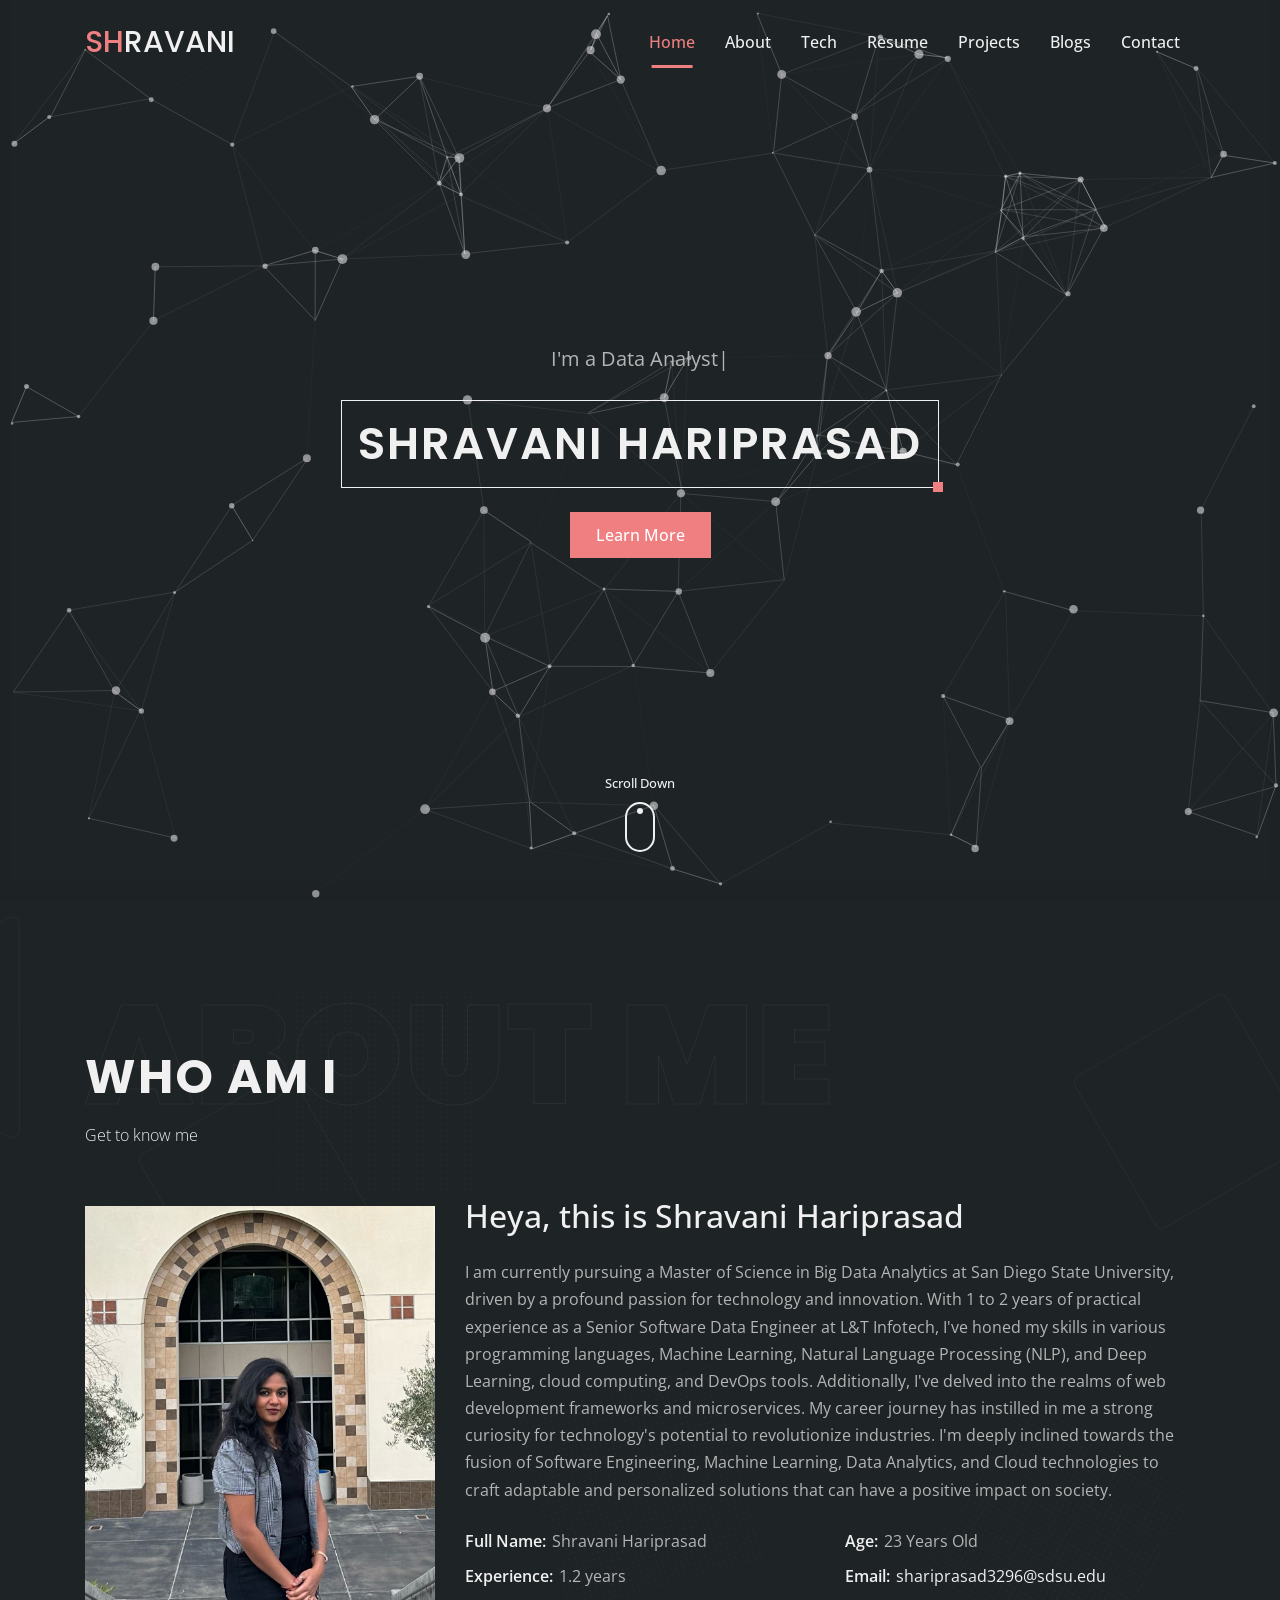
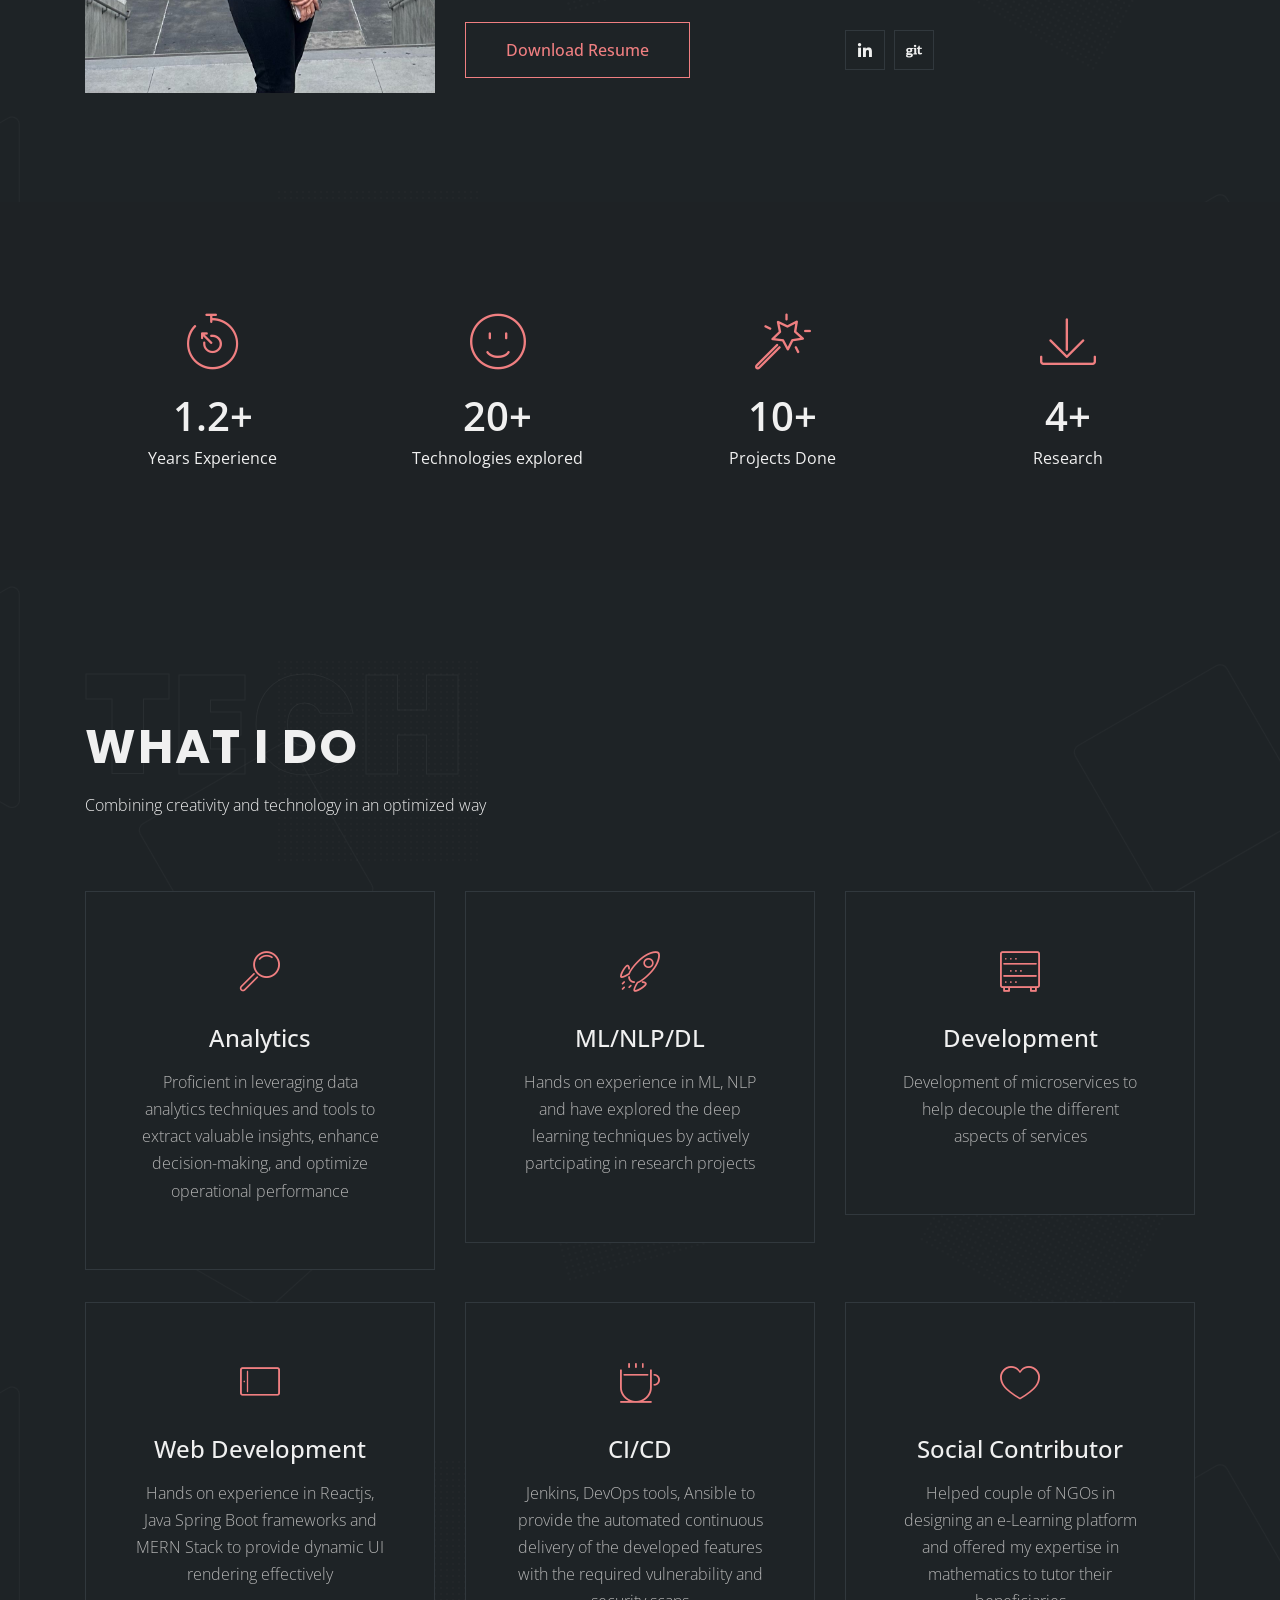
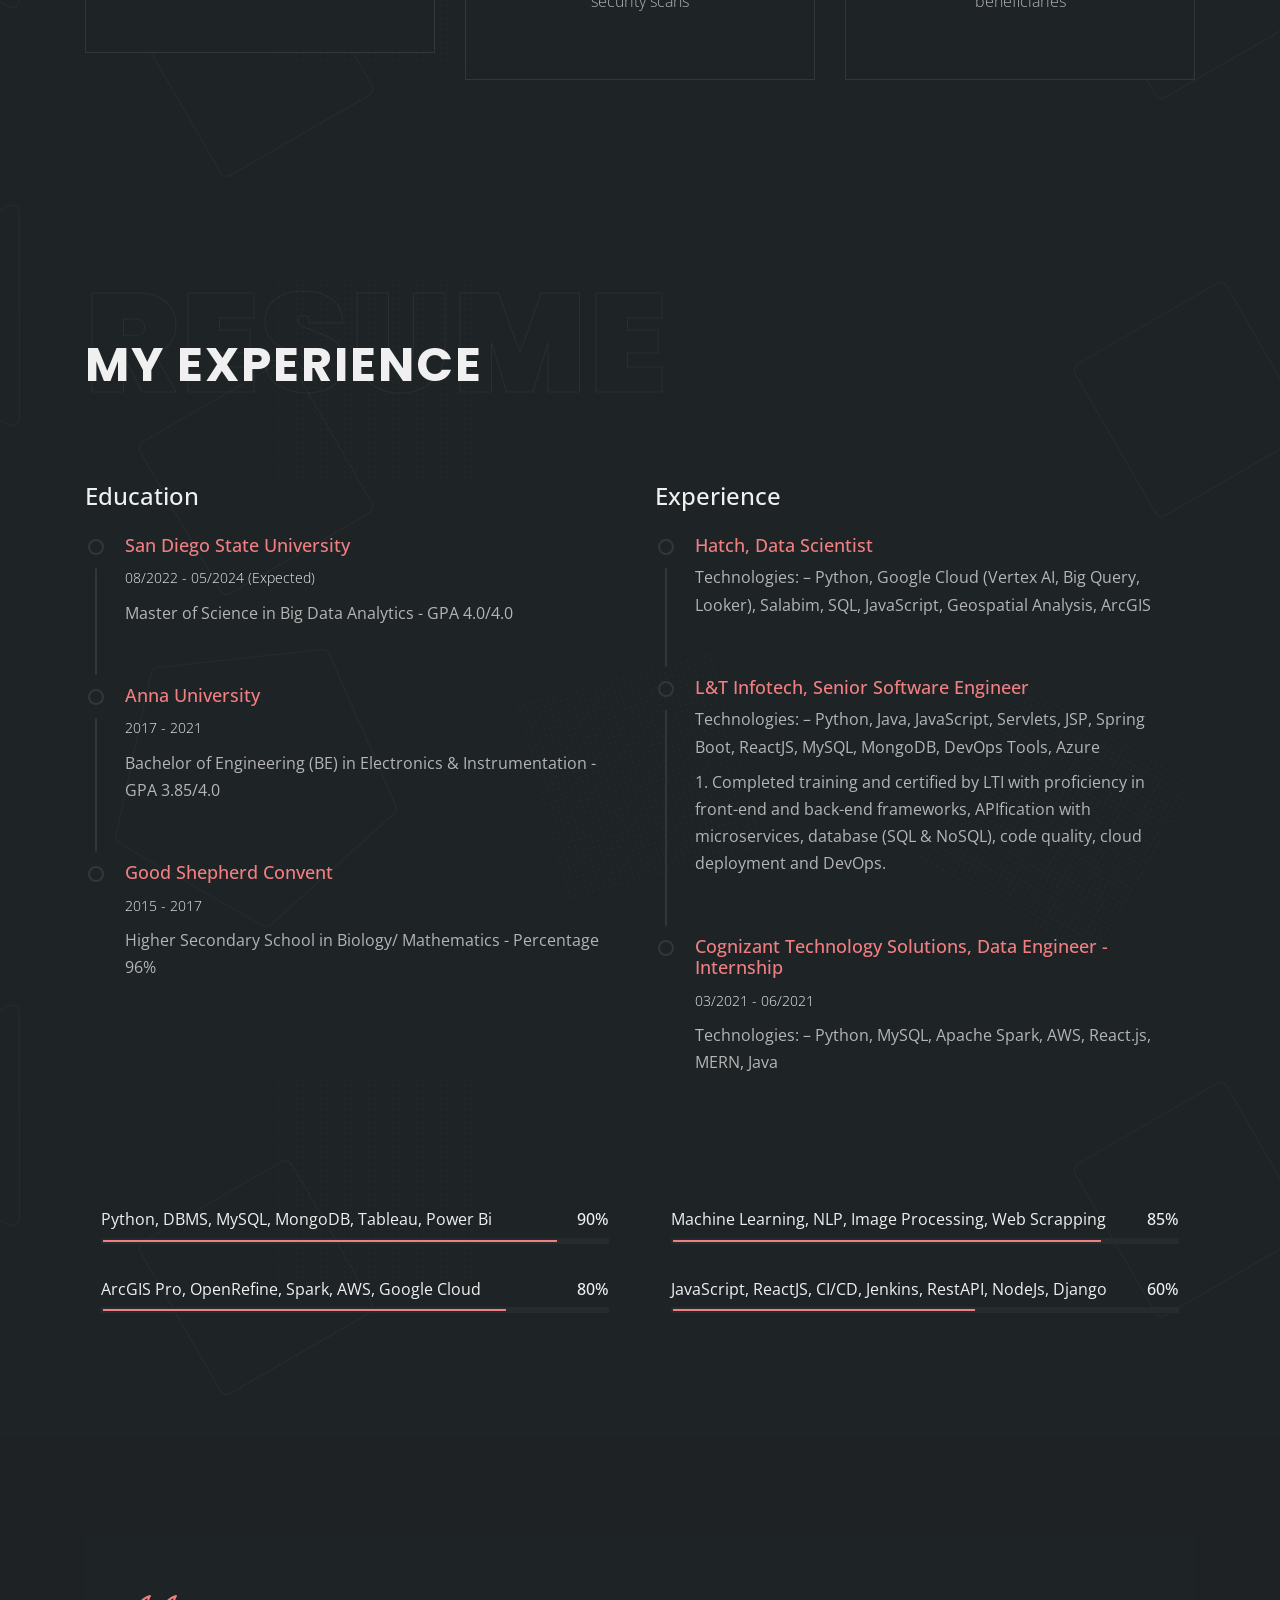
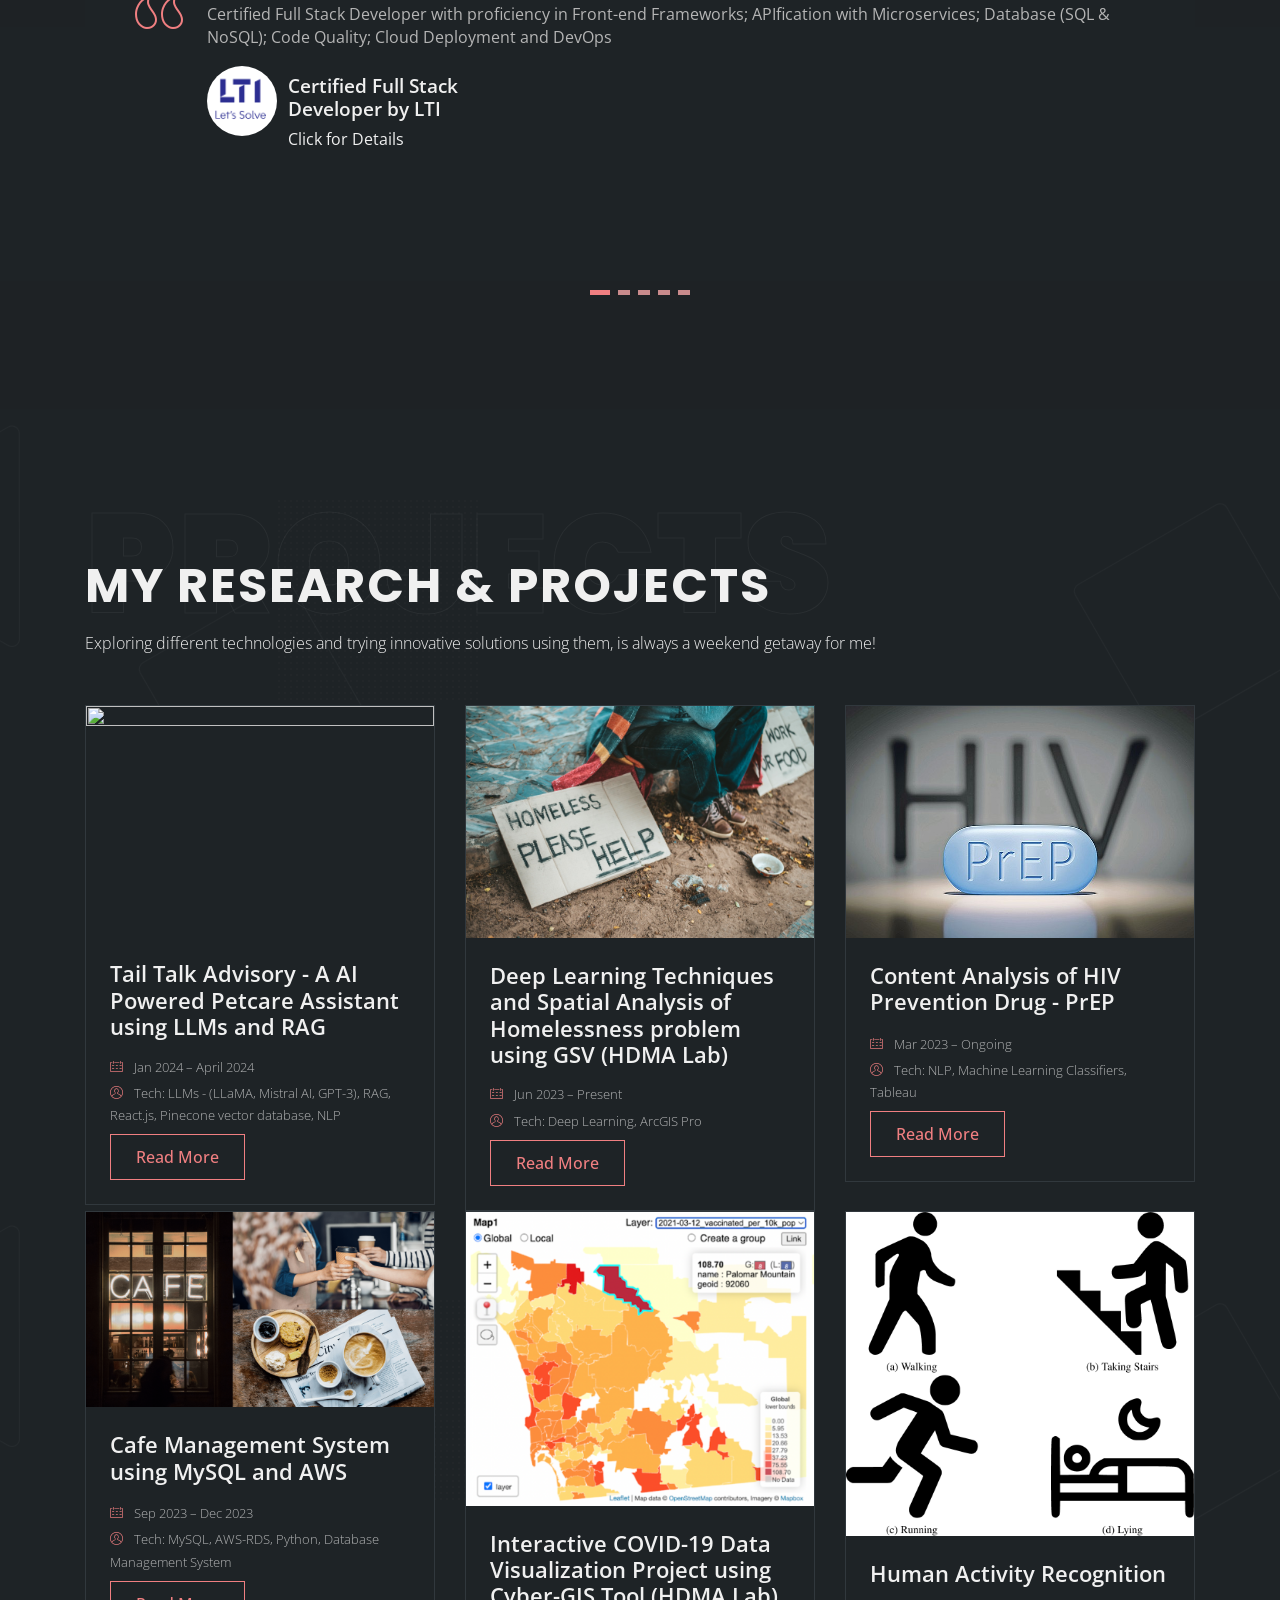
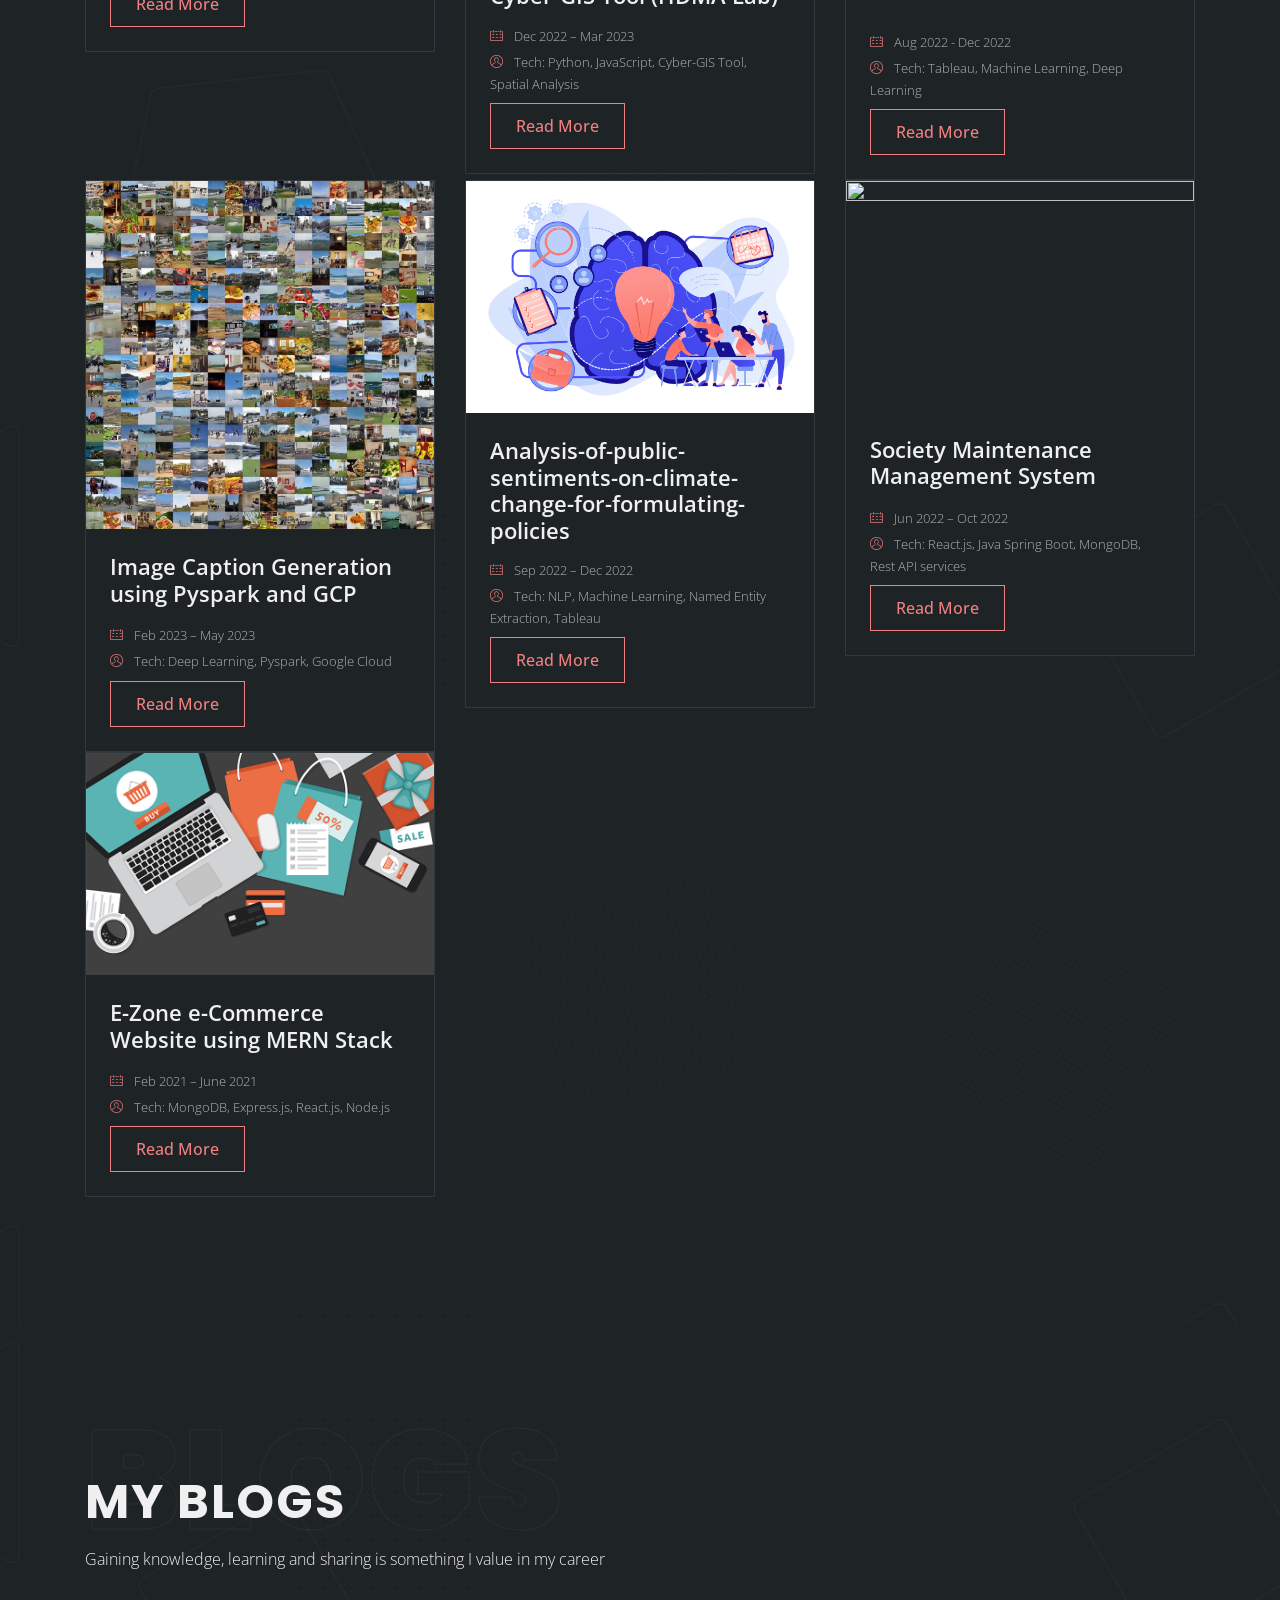
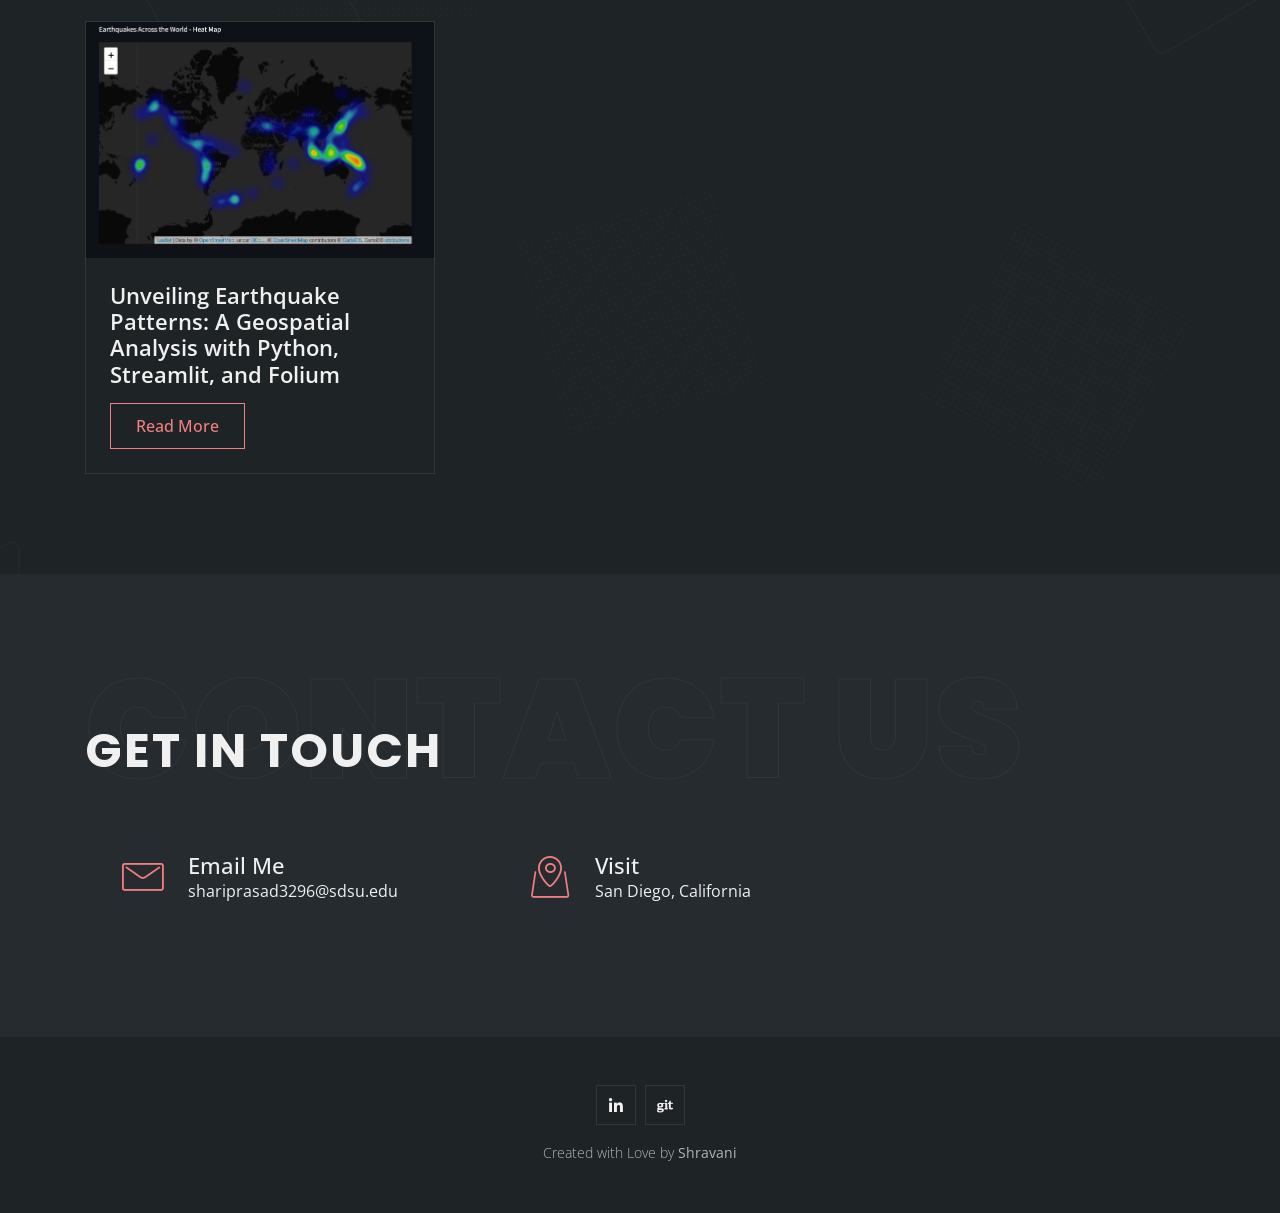
==== commit 22757994: "Update index.html" ====
--- a/index.html
+++ b/index.html
@@ -962,7 +962,7 @@
                                 <div class="news-content p-4">
                                     <div class="news-title mb-3">
                                         <a href="https://shravani-01.github.io/tail-talk-advisory/"  class="blog-permalink">
-                                            <h3>Tail Talk Advisory - A Pet Care AI Assistant</h3>
+                                            <h3>Tail Talk Advisory - A AI Powered Petcare Assistant using LLMs and RAG</h3>
                                         </a>
                                     </div>
                 
@@ -977,7 +977,7 @@
                                     <div class="news-meta d-flex flex-row mb-2">
                                         <div class="news-meta-single mr-3">
                                             <span class="mbri-user"></span>
-                                            <span class="meta-value">Tech: <a href="#">LLMs, RAG, React.js, Pinecone vector database, NLP</a></span>
+                                            <span class="meta-value">Tech: <a href="#">LLMs - (LLaMA, Mistral AI, GPT-3), RAG, React.js, Pinecone vector database, NLP</a></span>
                                         </div>
                                         
                                     </div>
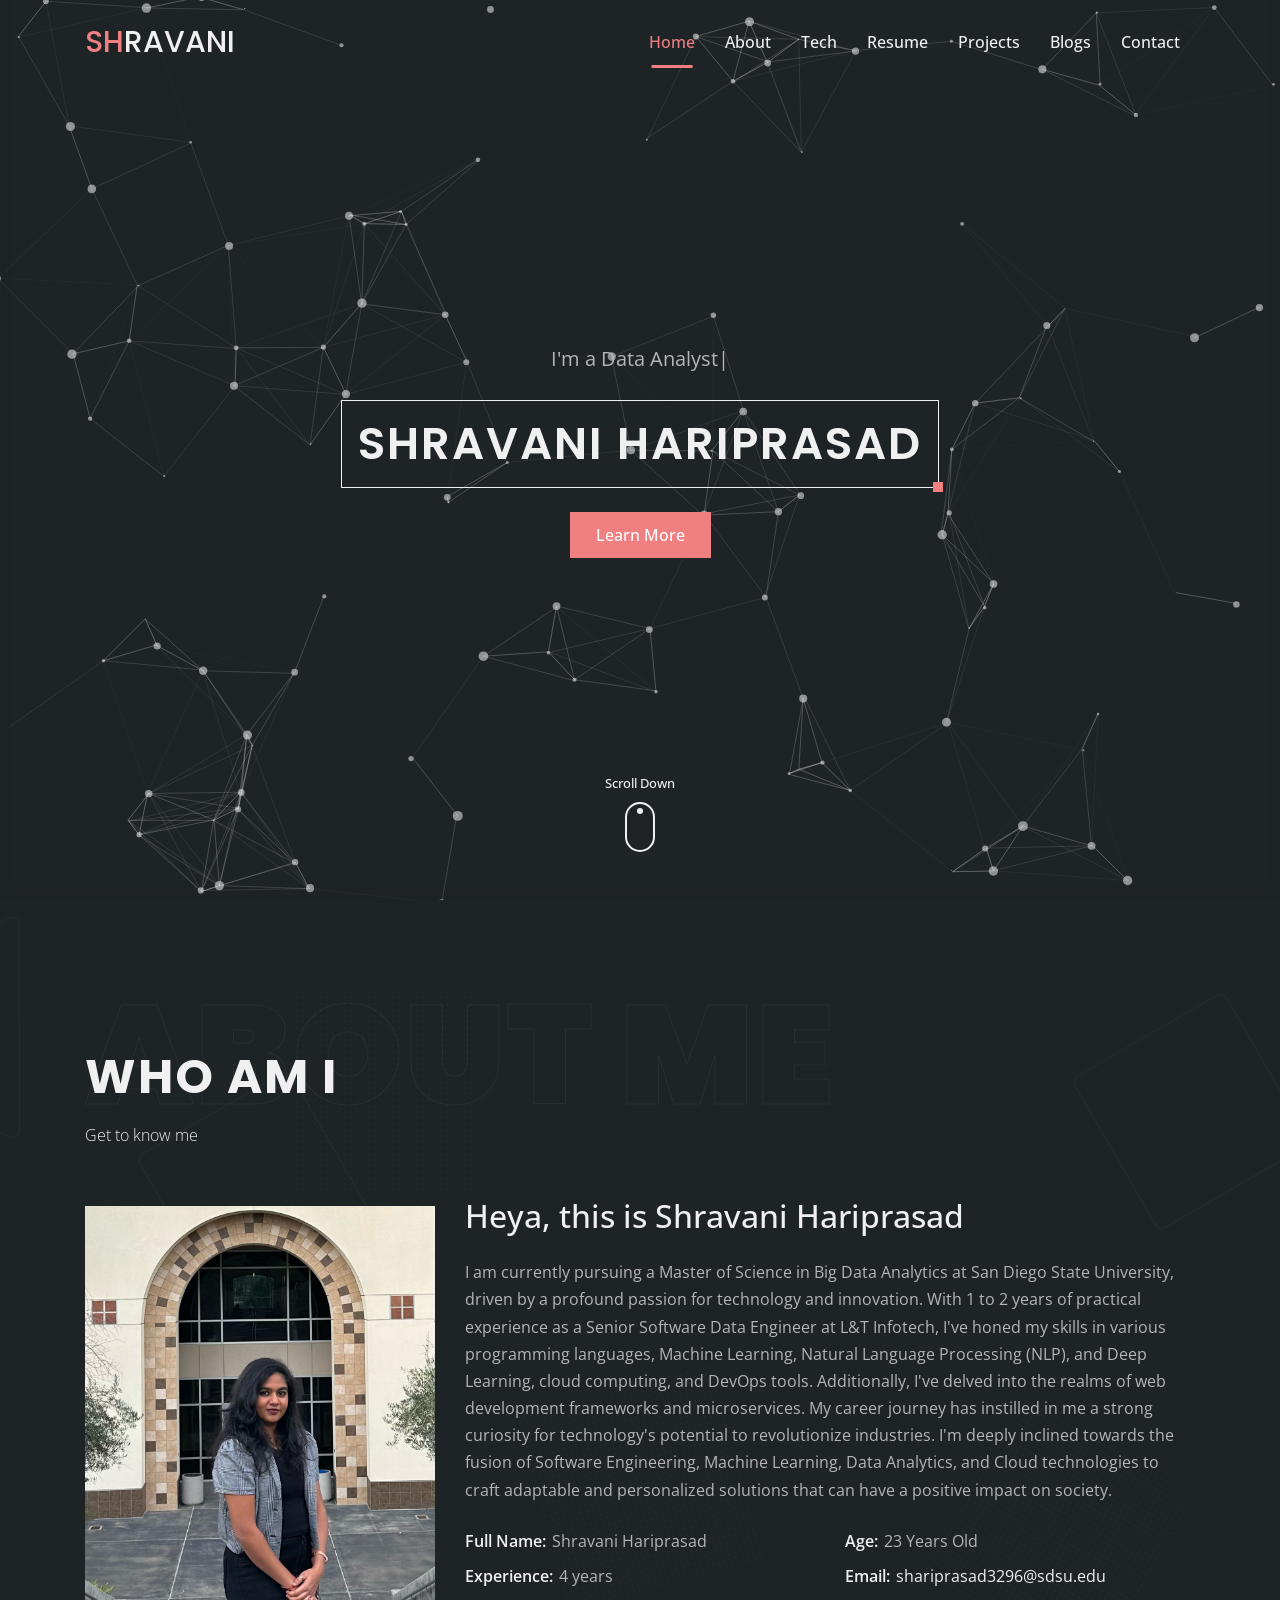
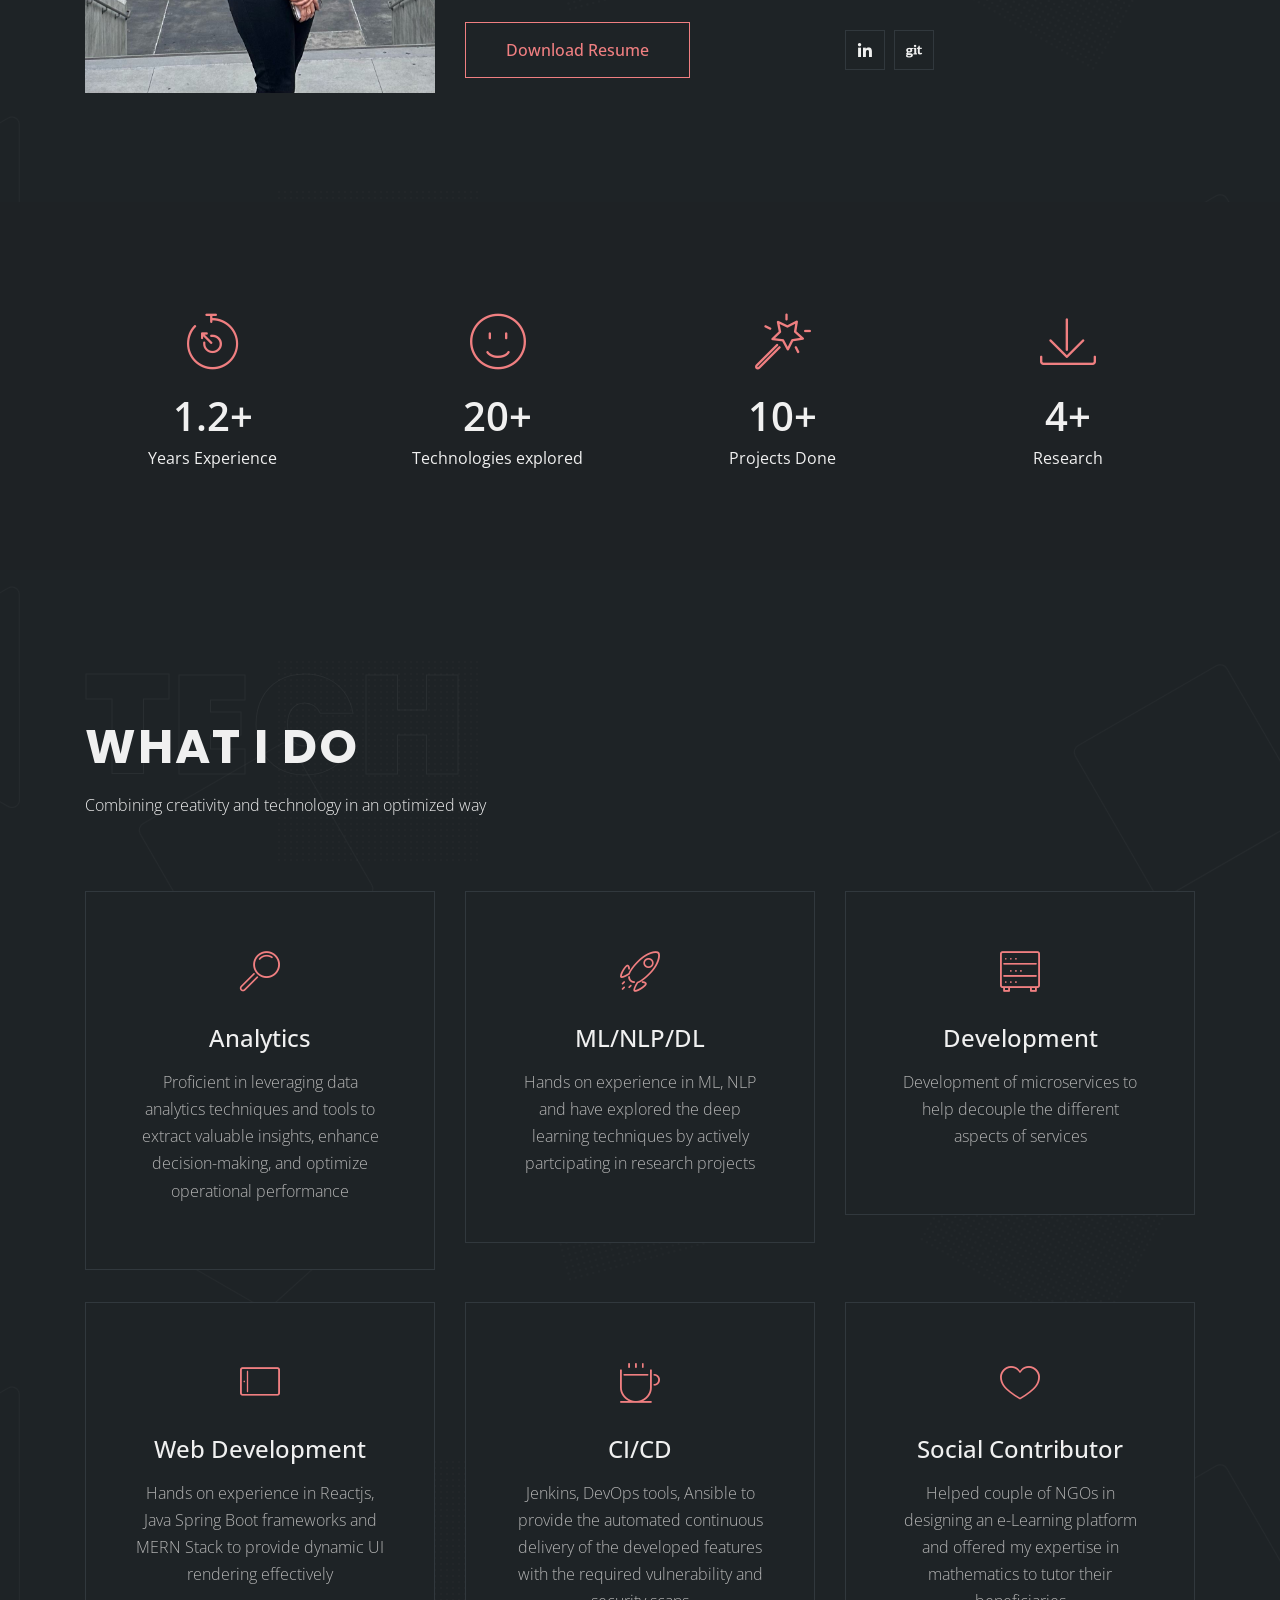
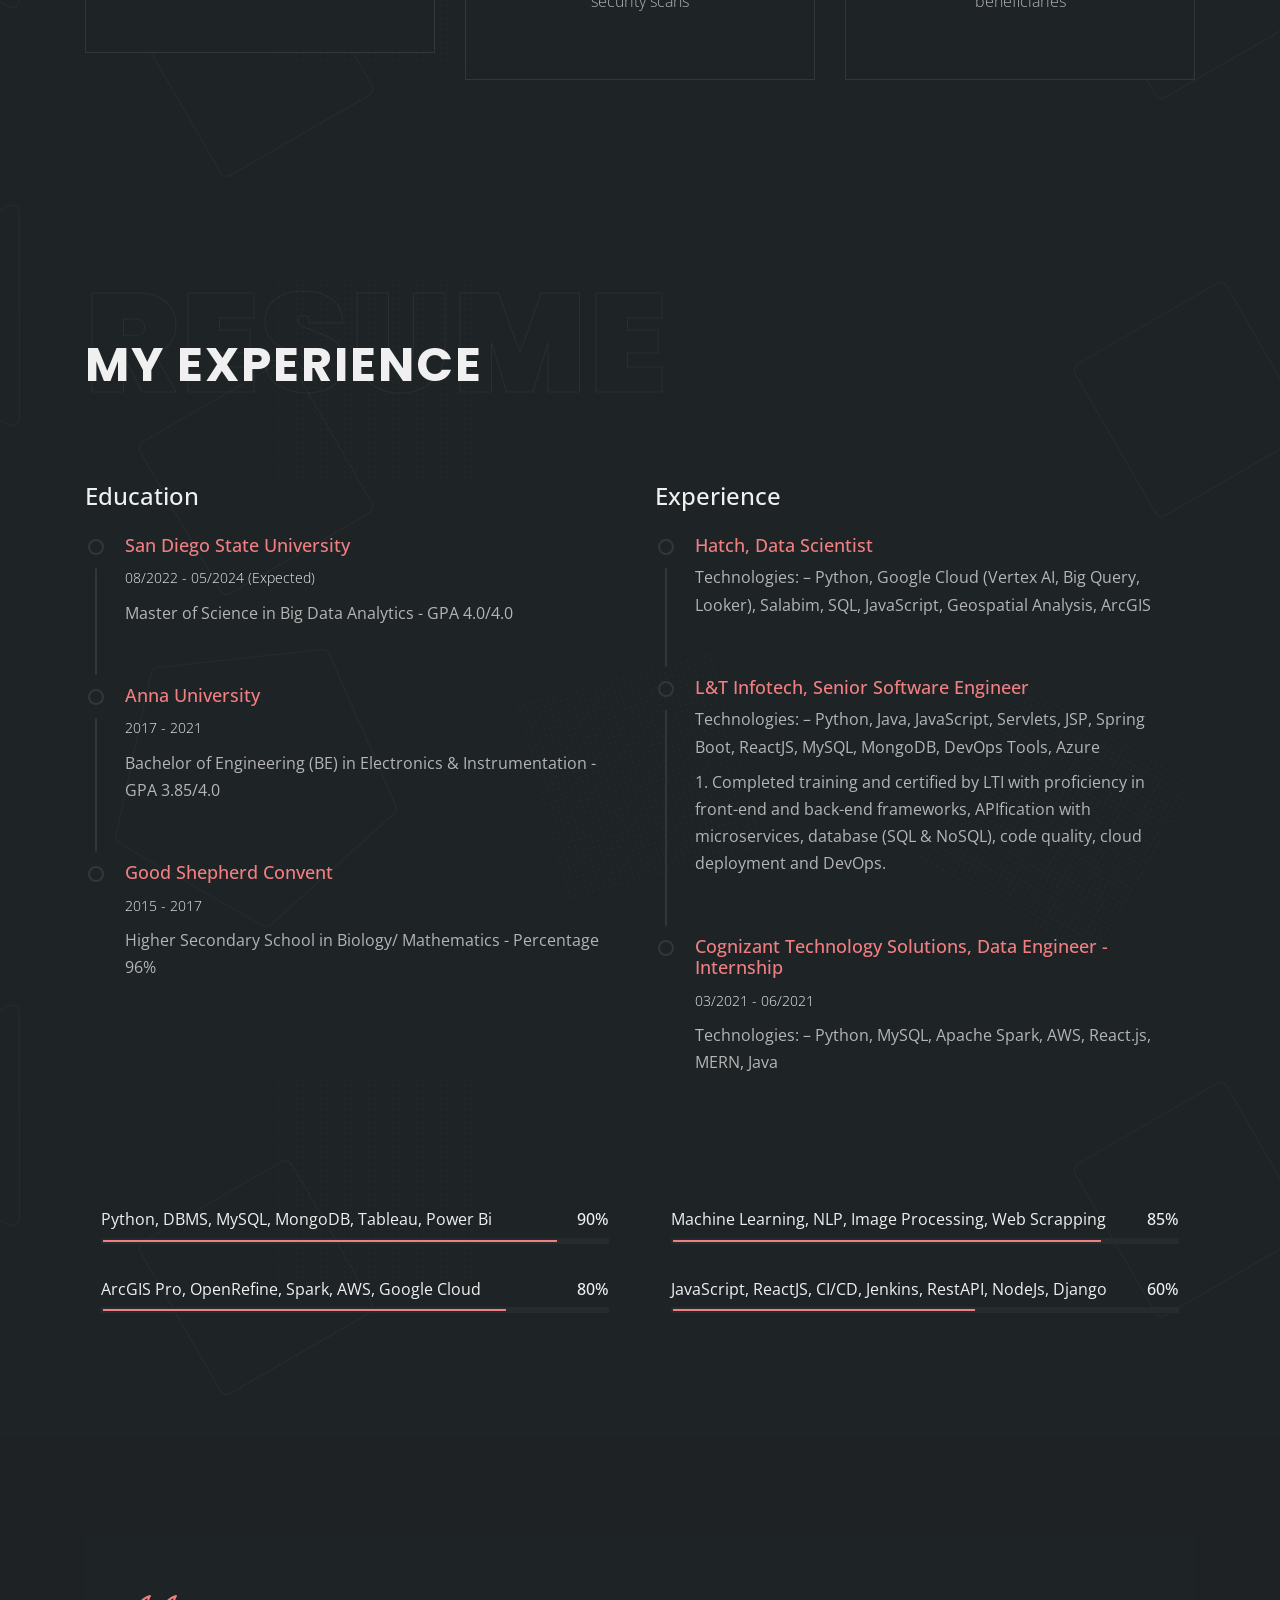
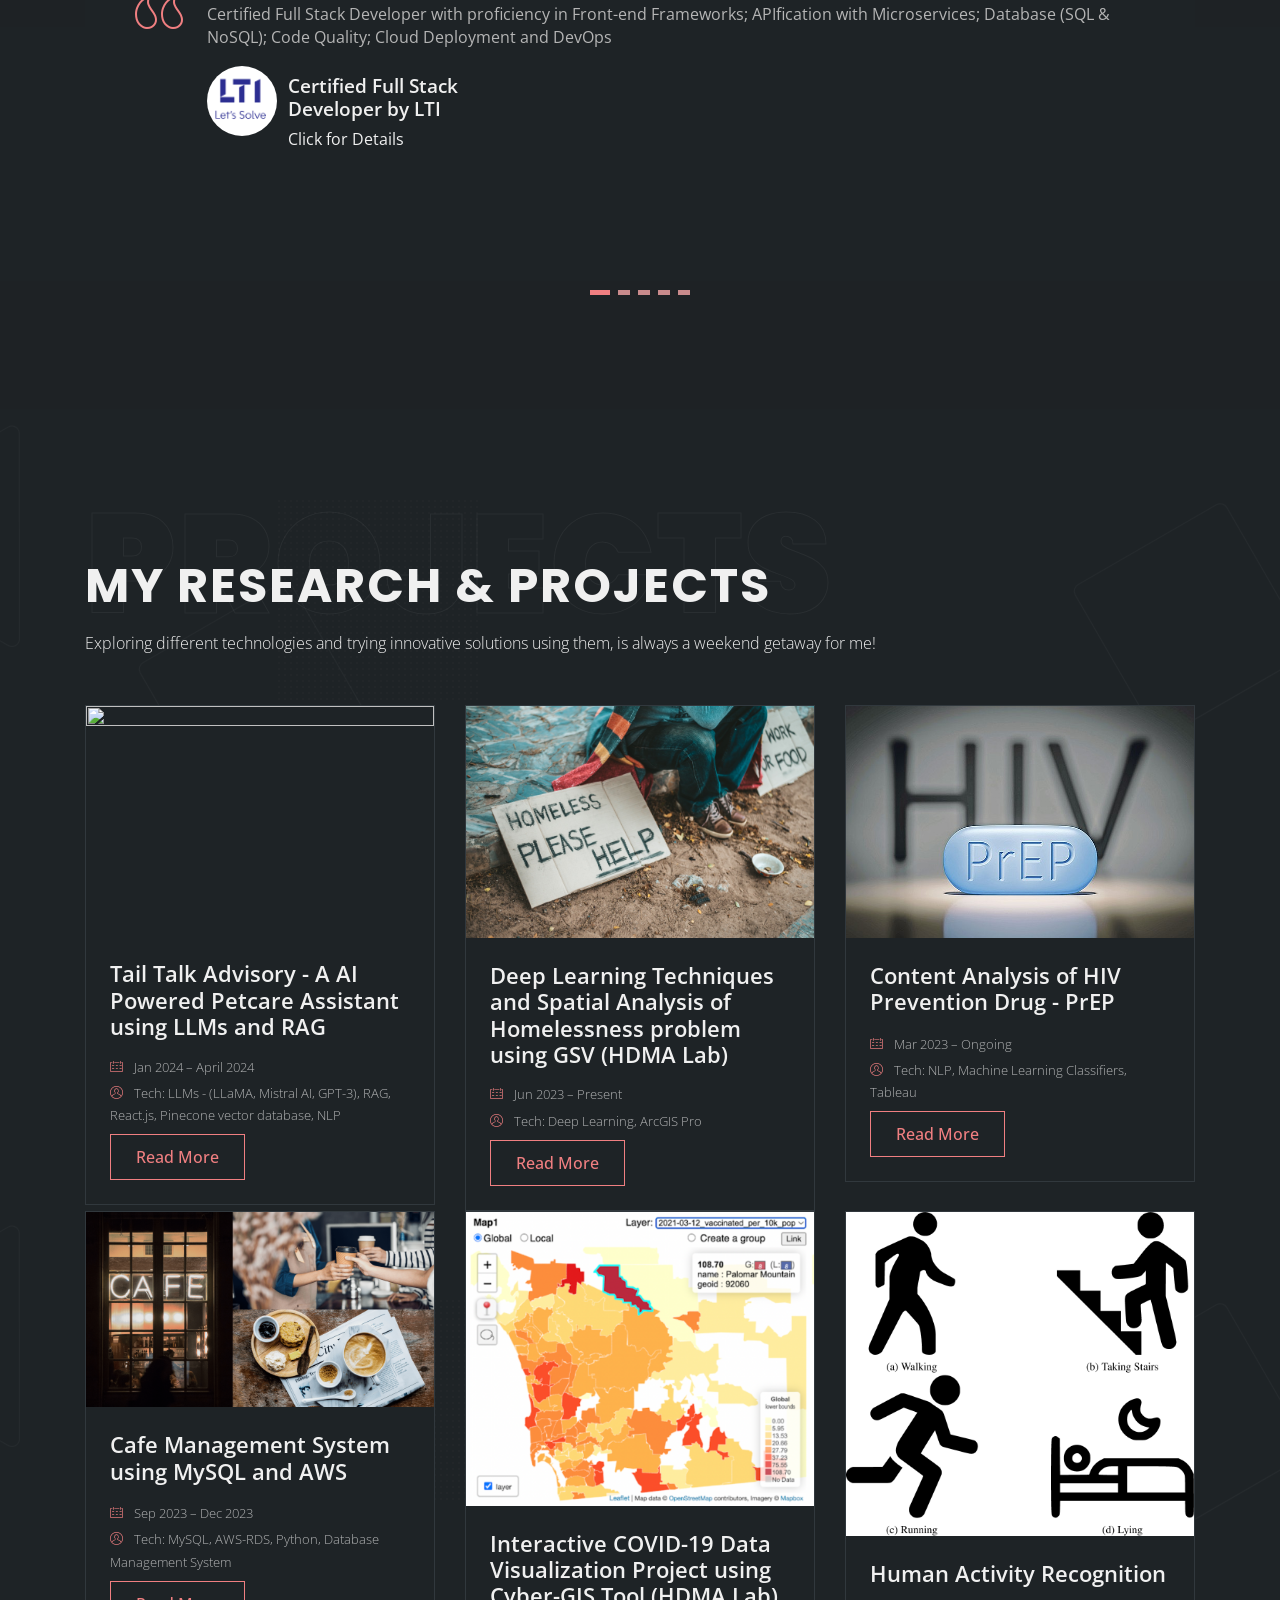
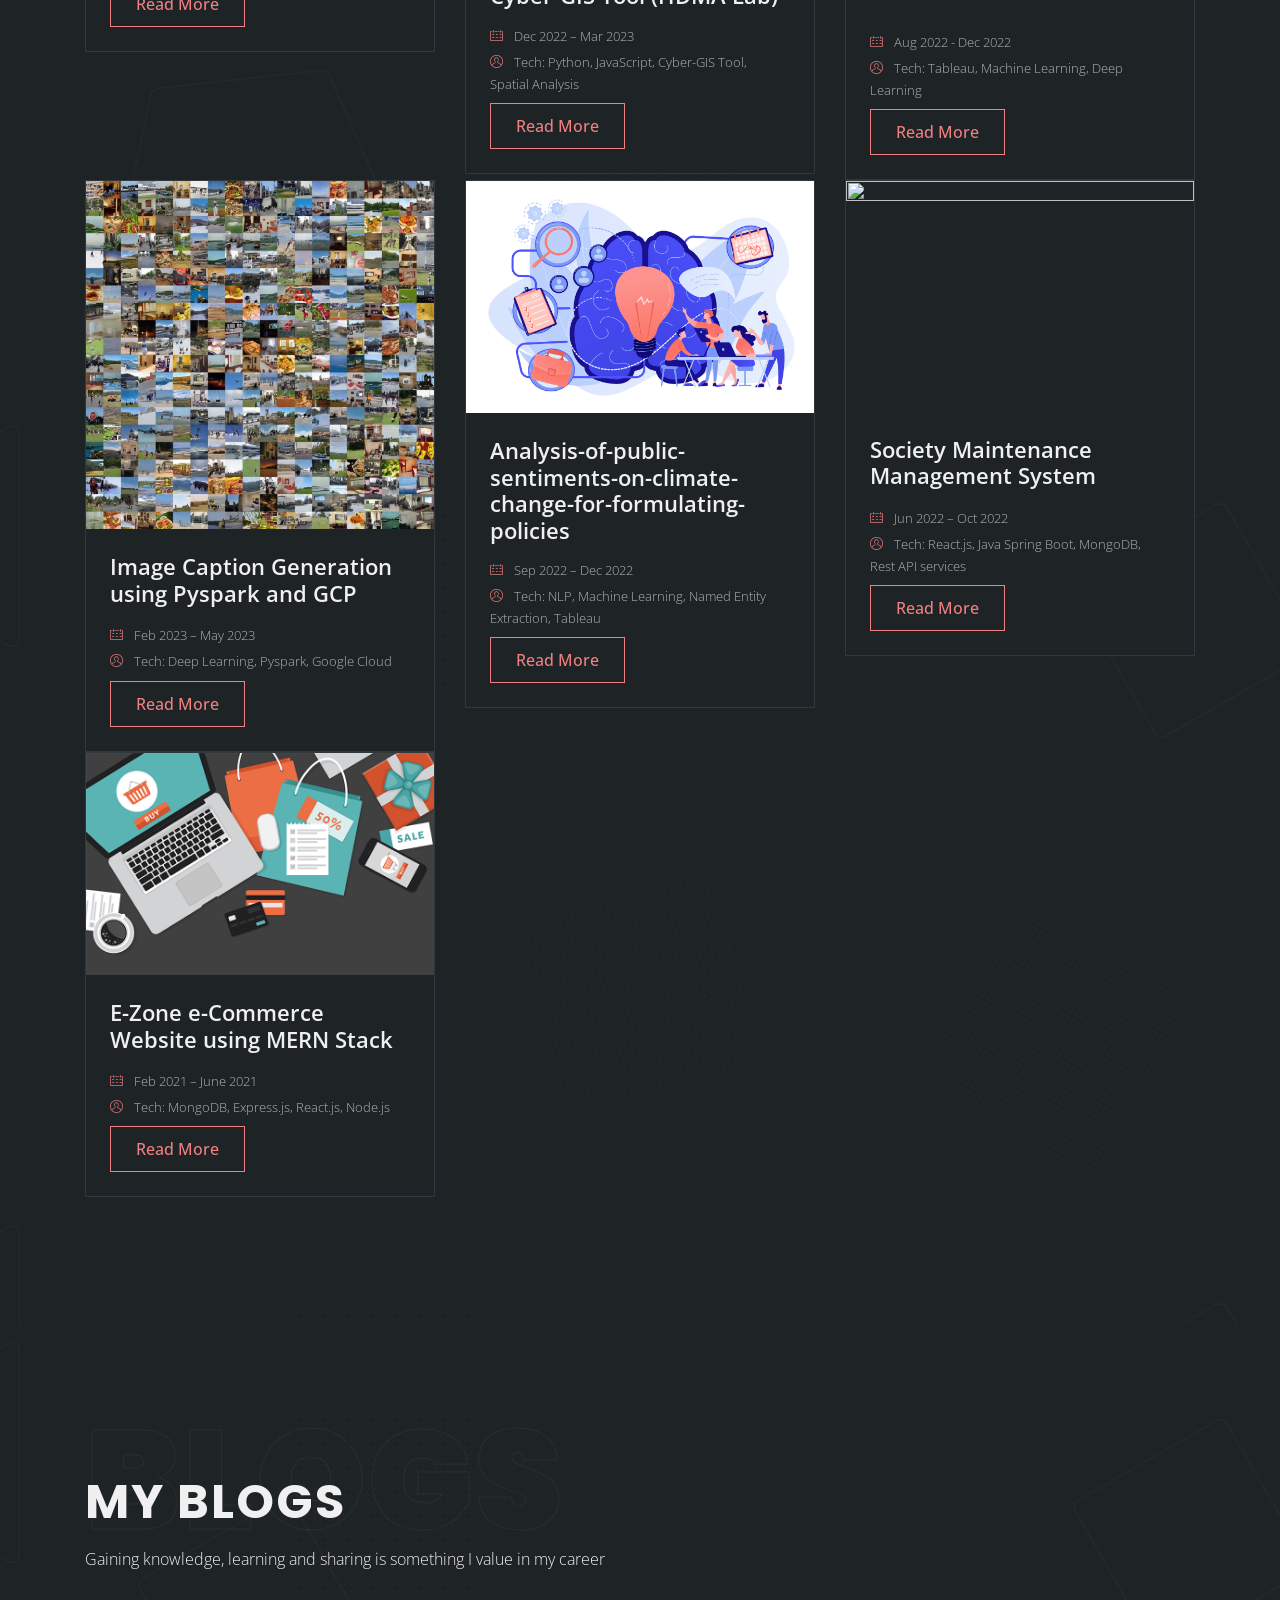
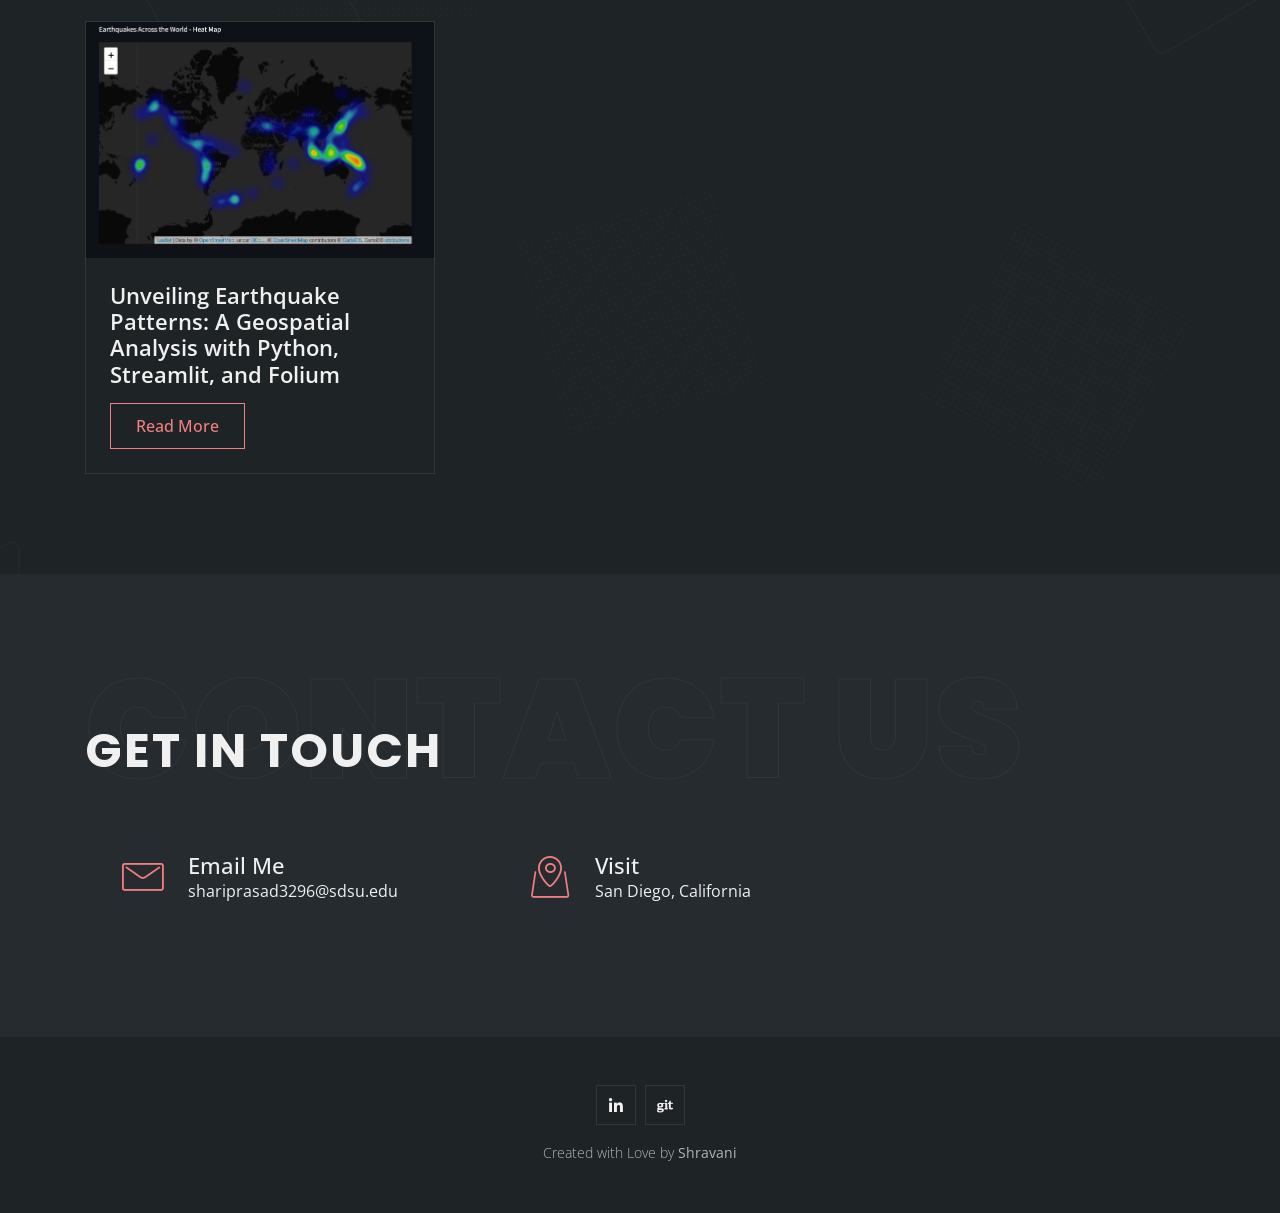
==== commit 3962a521: "Update index.html" ====
--- a/index.html
+++ b/index.html
@@ -171,7 +171,7 @@
                                     <div class="col-lg-6">
                                         <div class="about-info mb-2">
                                             <span class="desc">Experience:</span>
-                                            <span>1.2 years</span>
+                                            <span>4 years</span>
                                         </div>
                                     </div>
                                     <div class="col-lg-6">
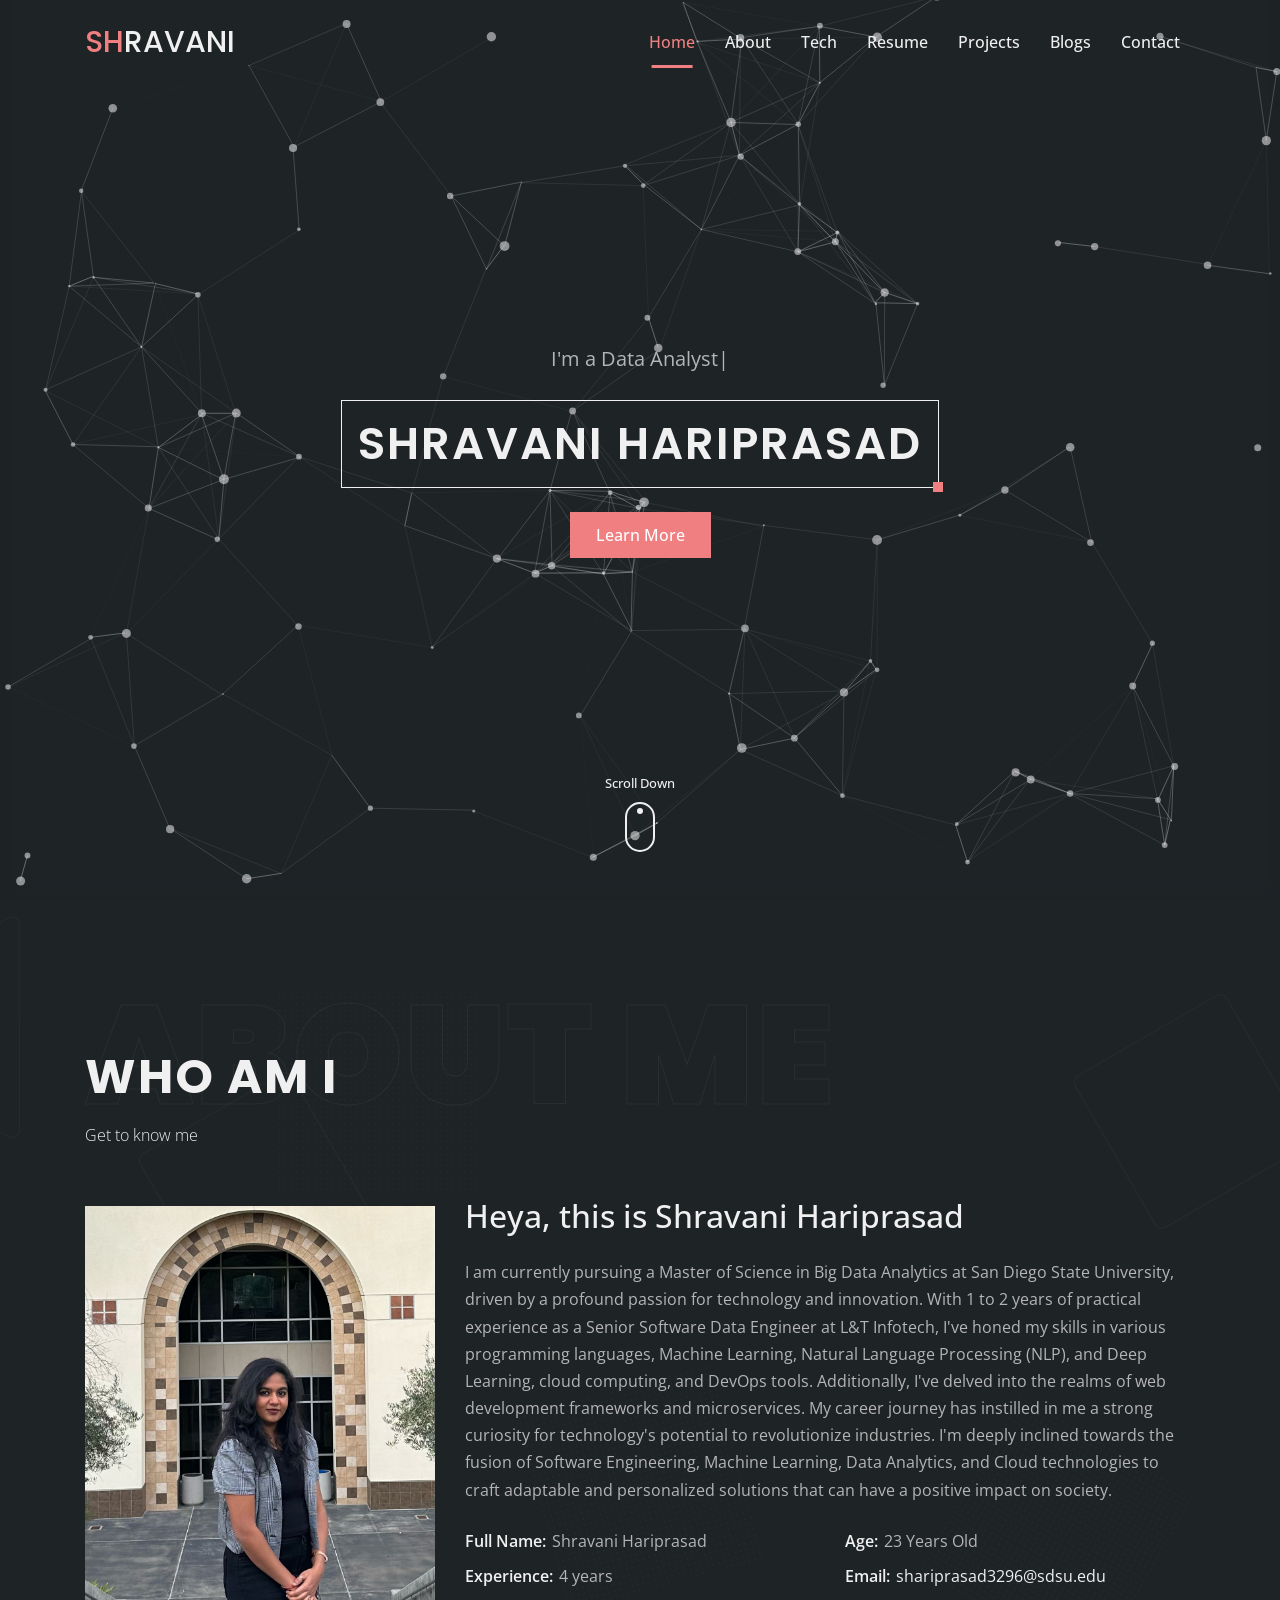
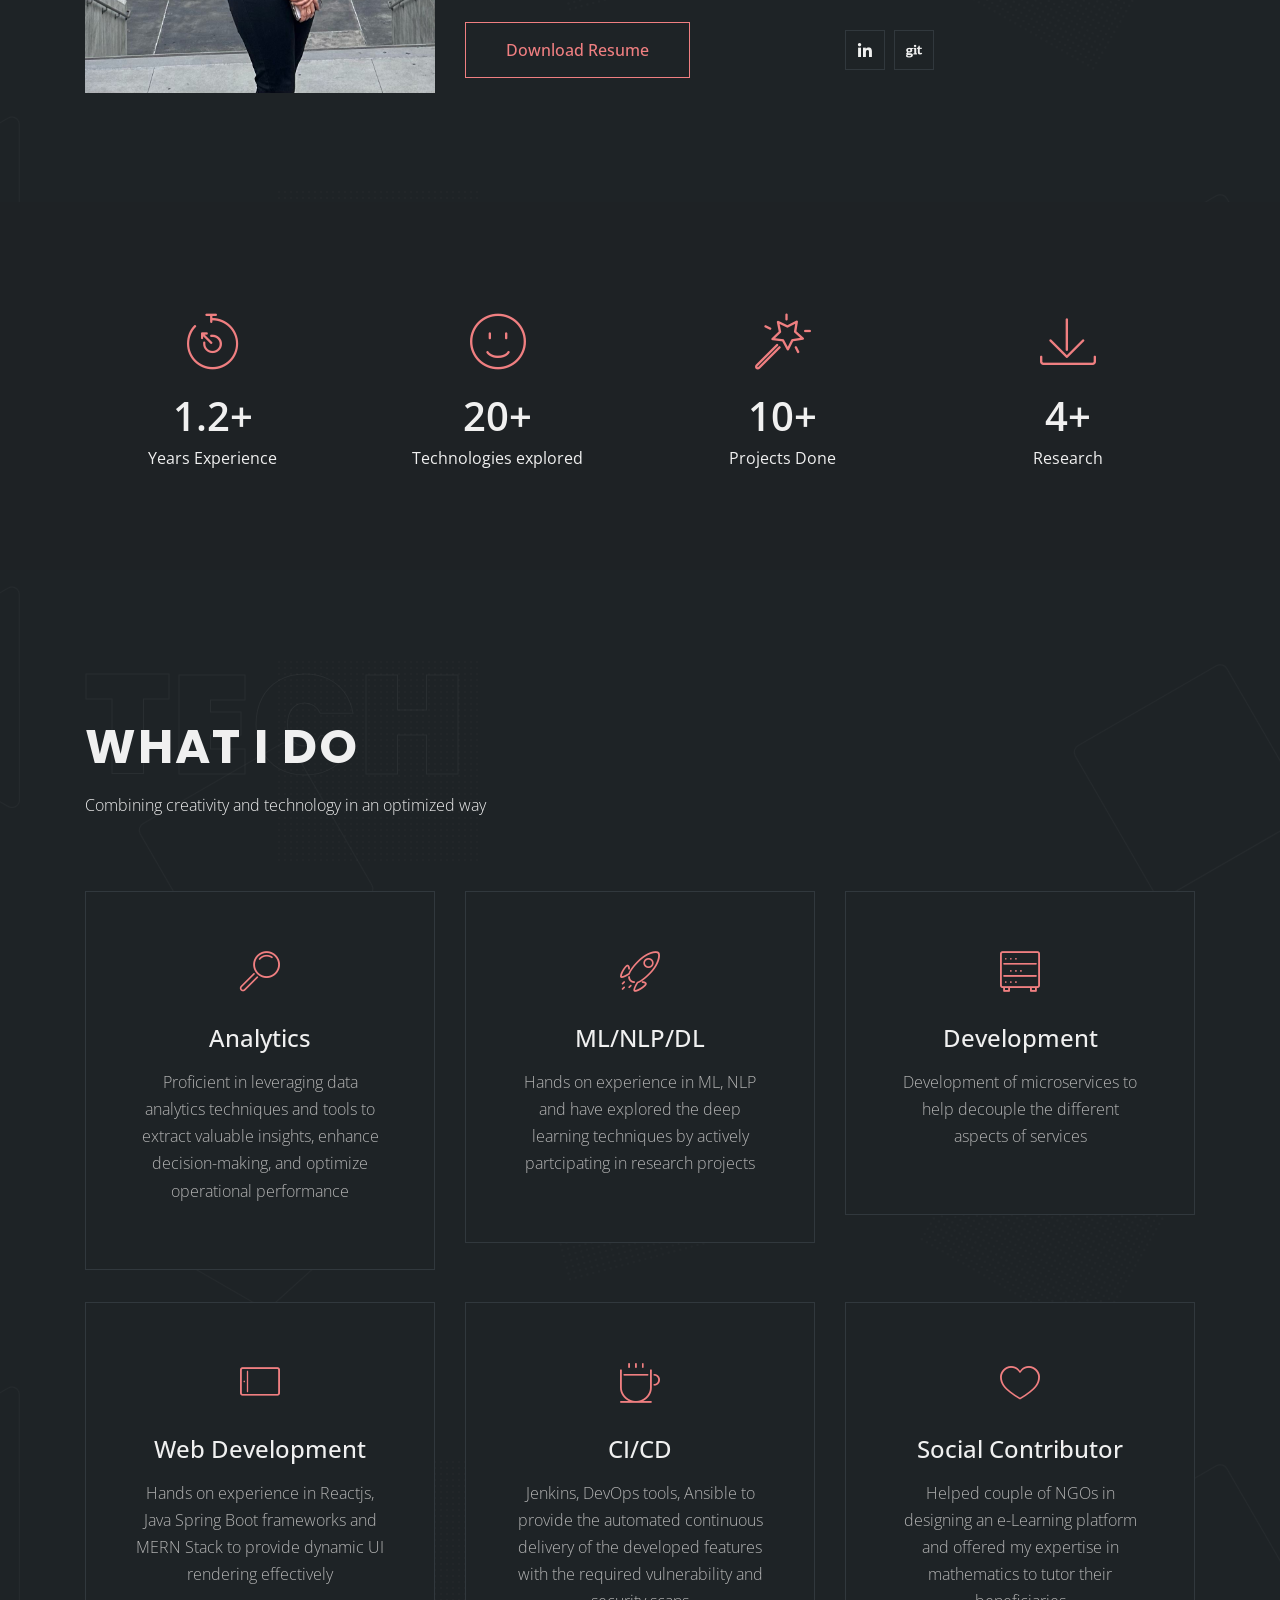
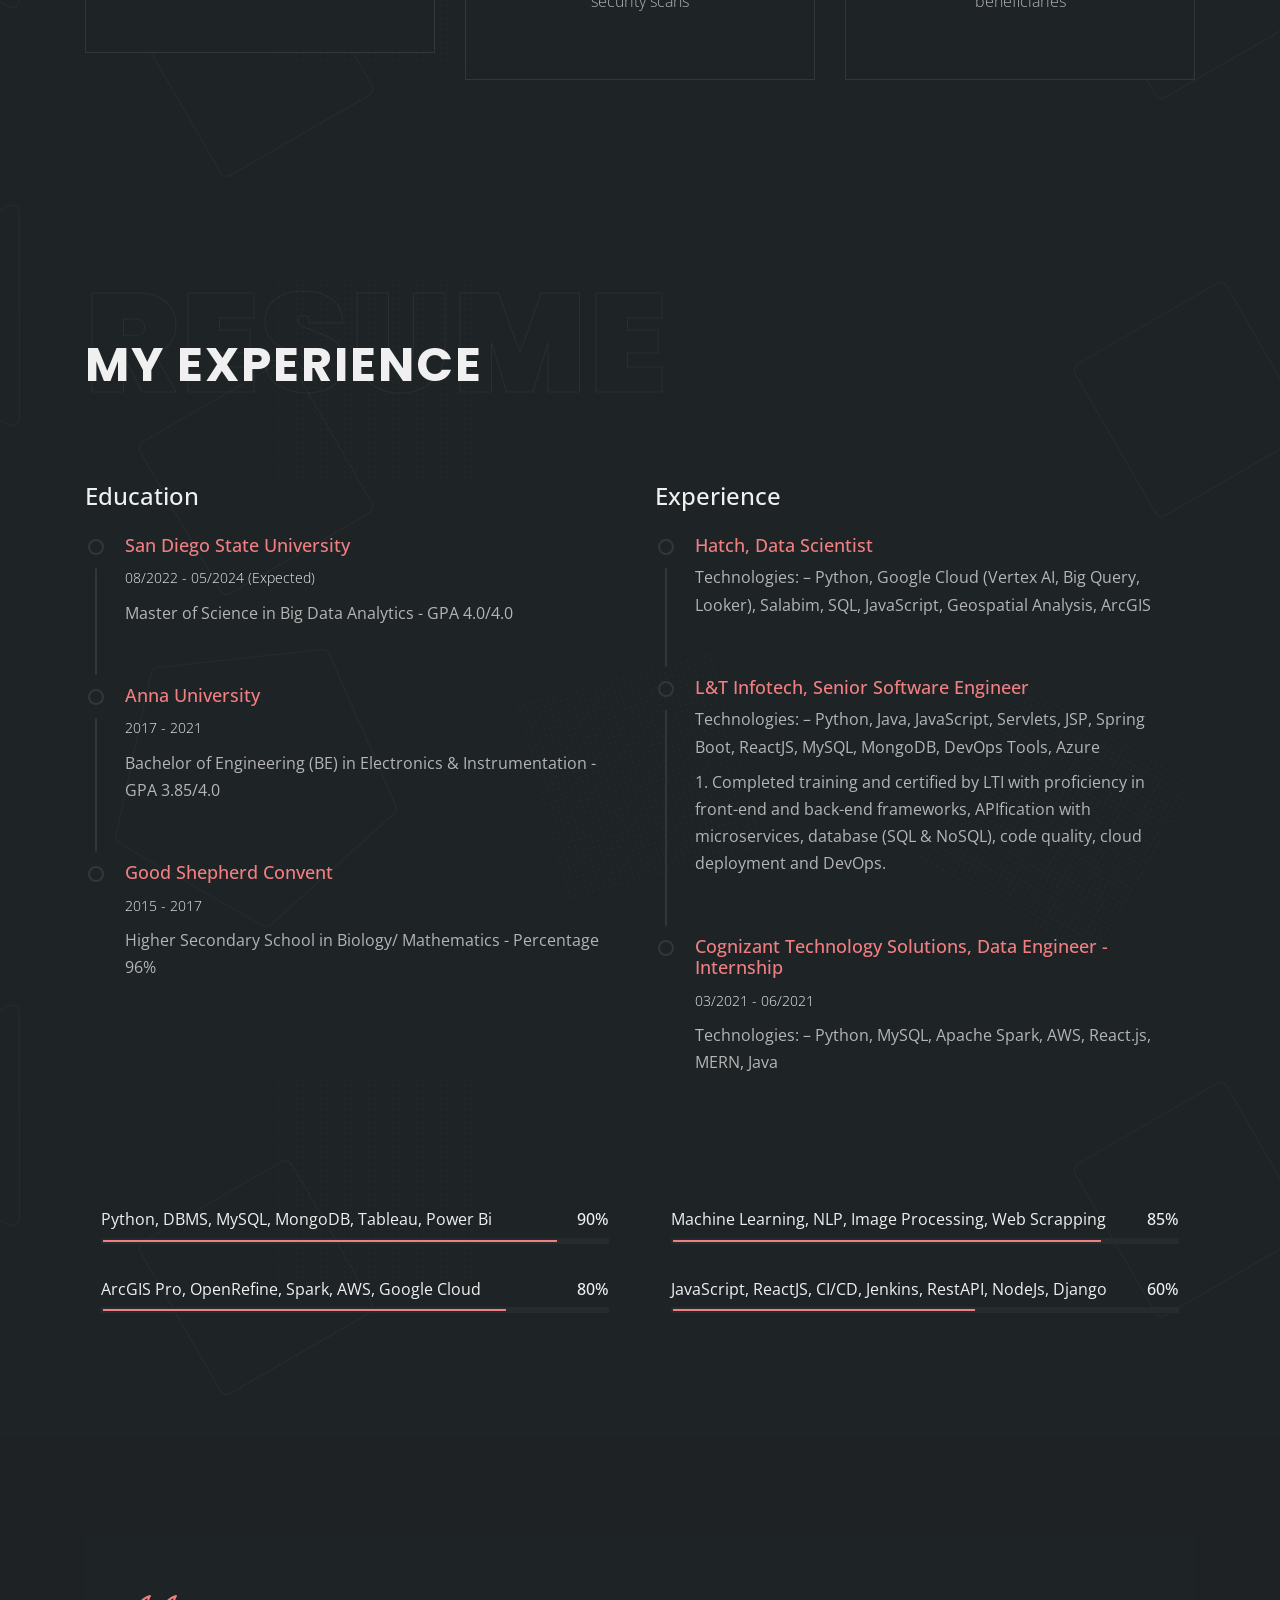
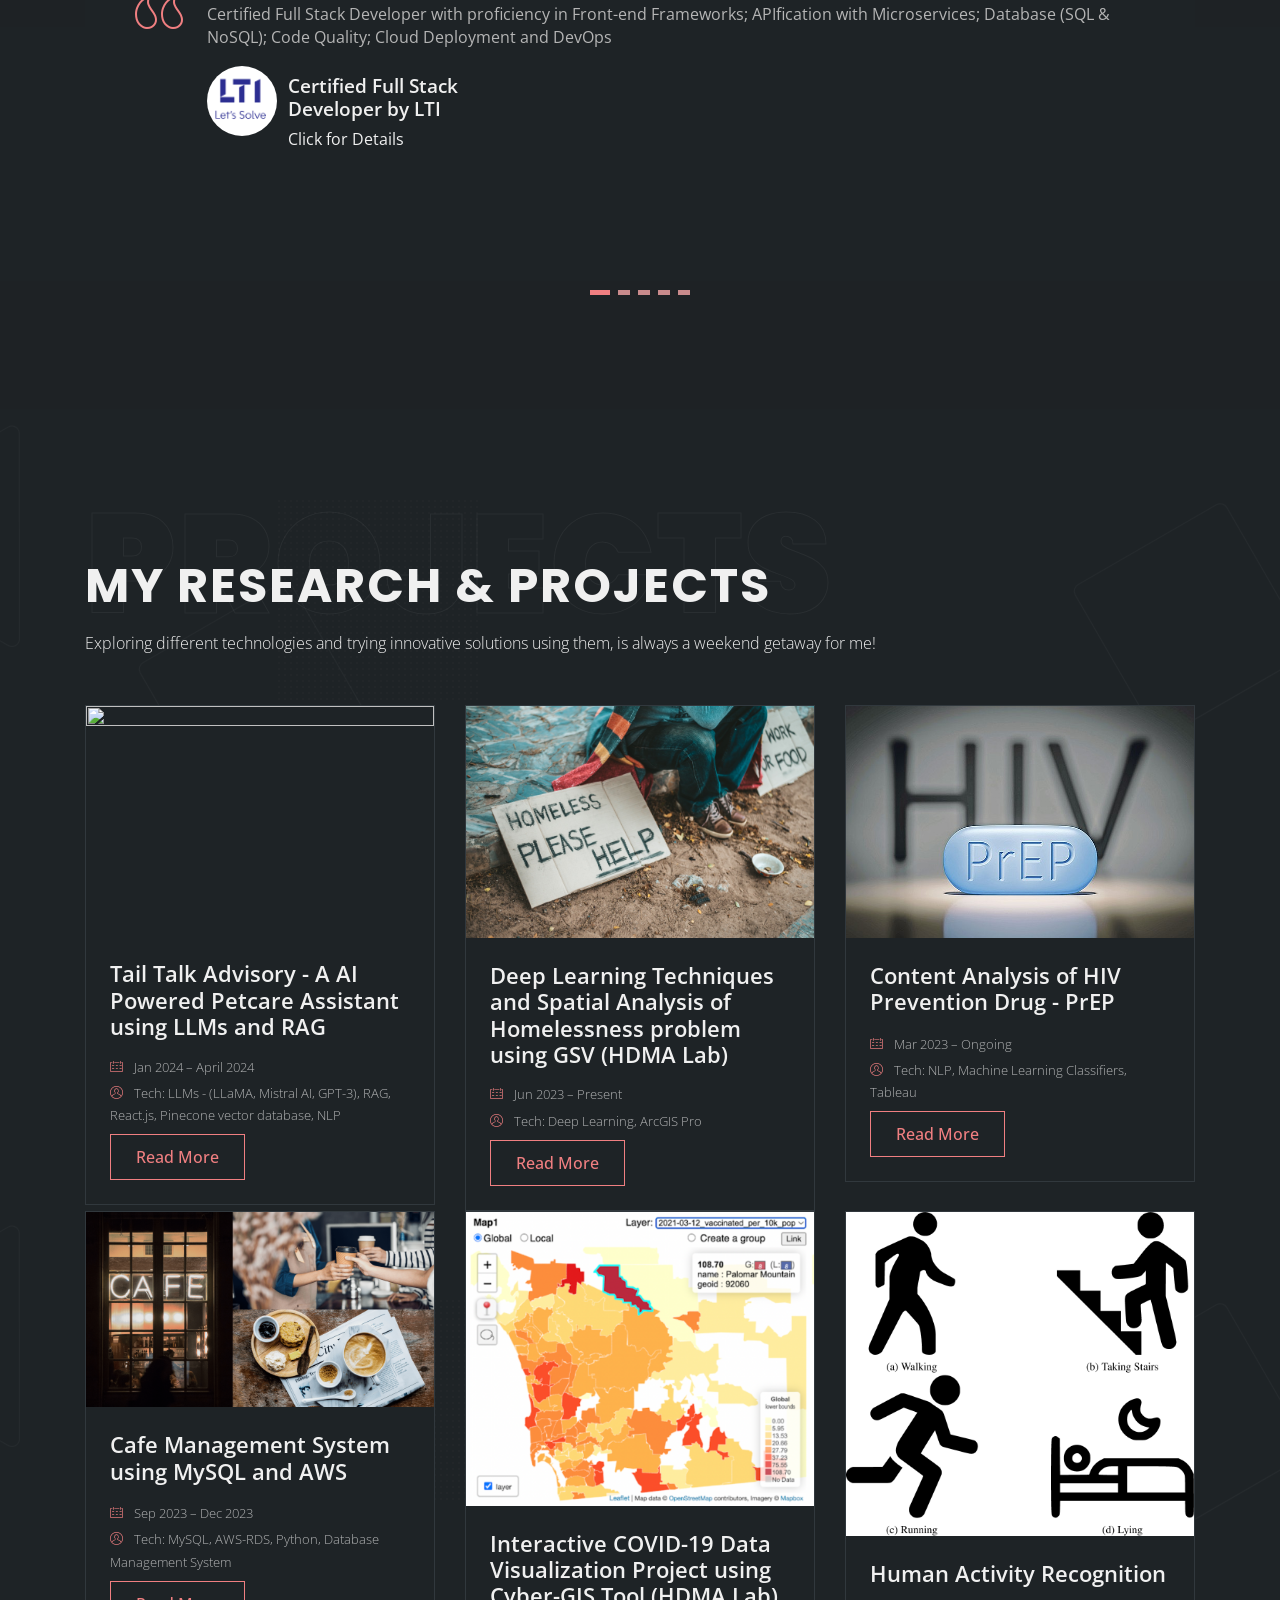
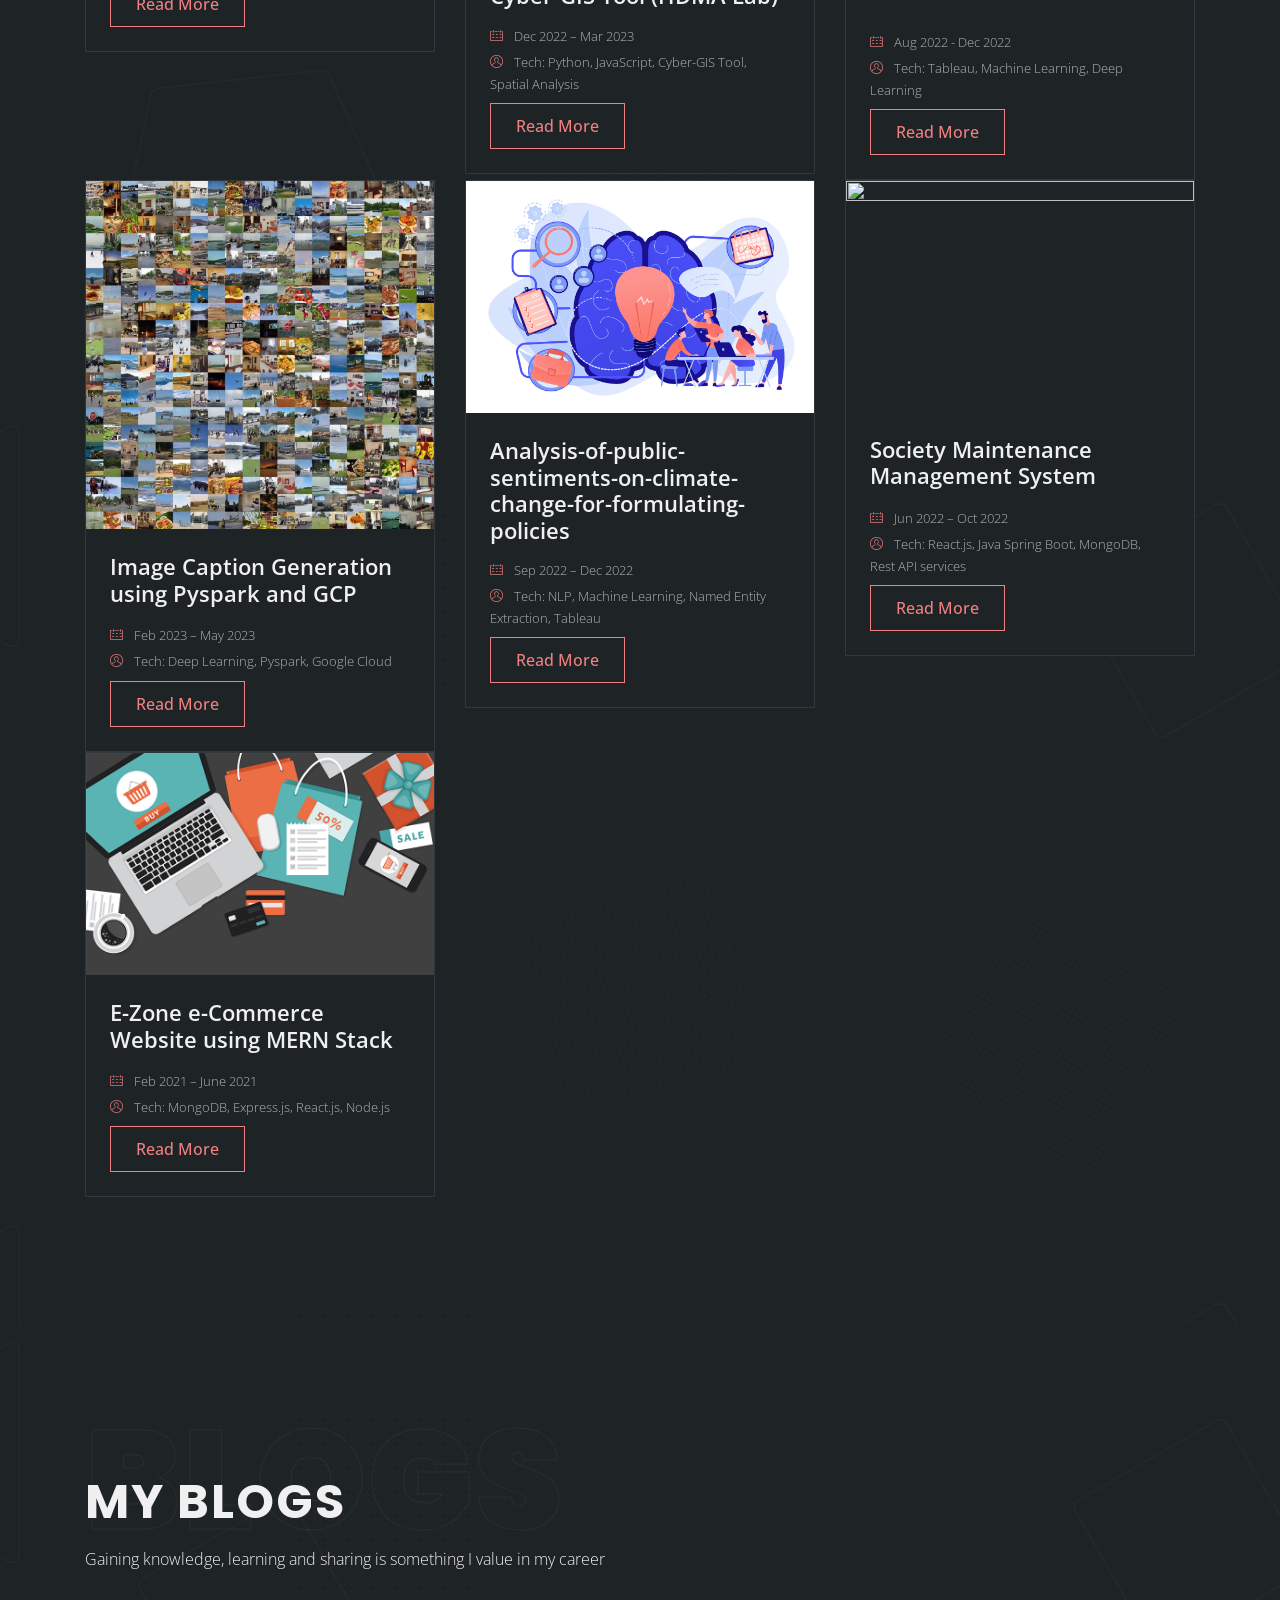
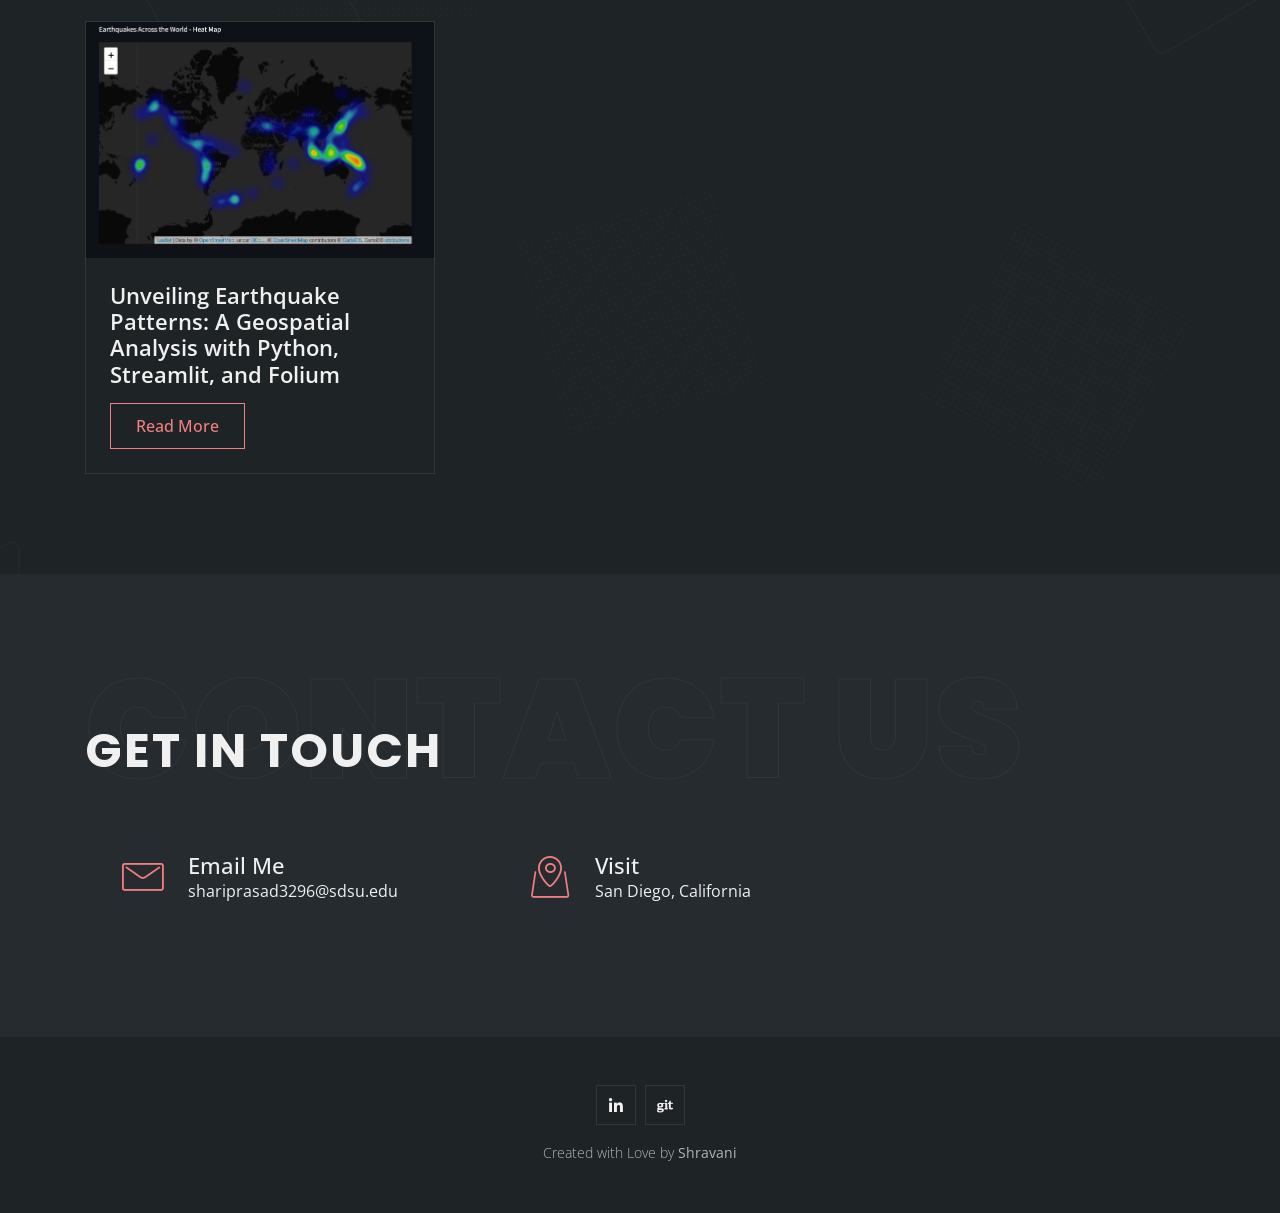
==== commit 69f7ebe6: "Update index.html" ====
--- a/index.html
+++ b/index.html
@@ -171,7 +171,7 @@
                                     <div class="col-lg-6">
                                         <div class="about-info mb-2">
                                             <span class="desc">Experience:</span>
-                                            <span>4 years</span>
+                                            <span> 4 years</span>
                                         </div>
                                     </div>
                                     <div class="col-lg-6">
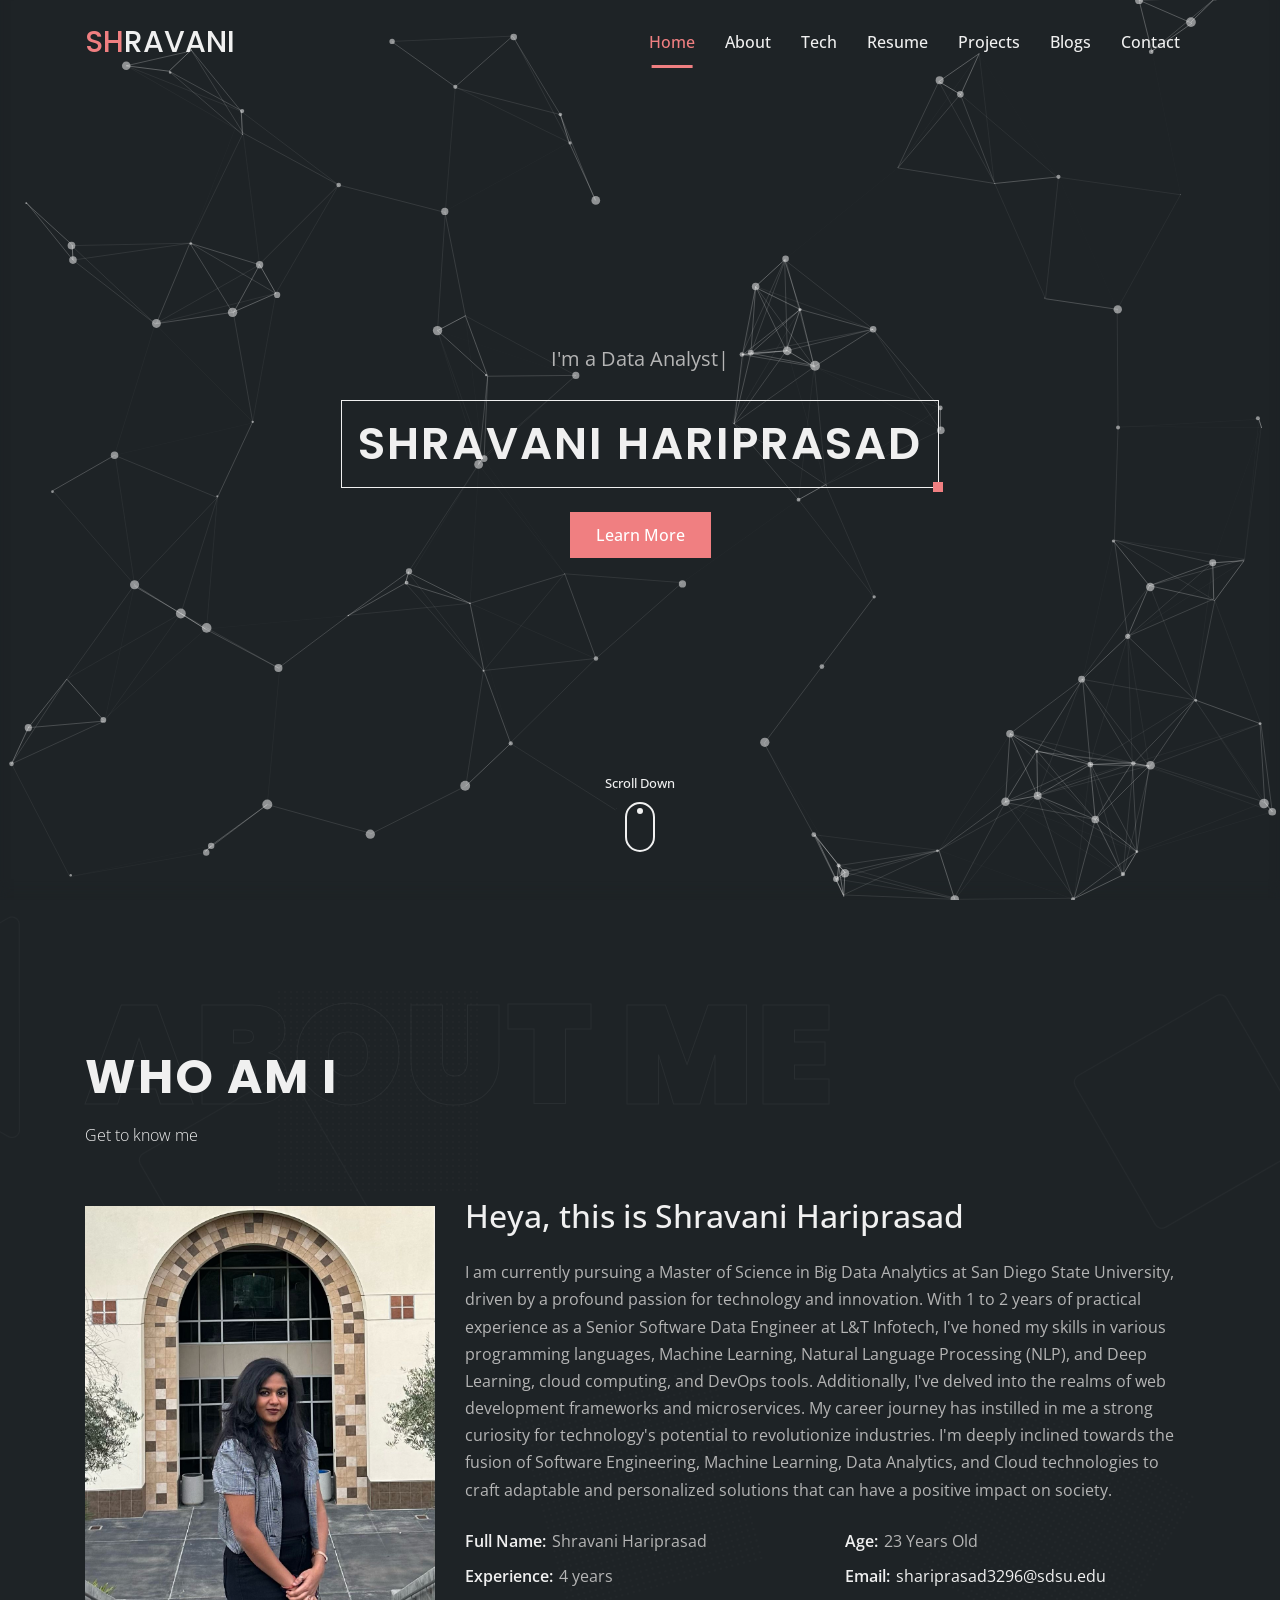
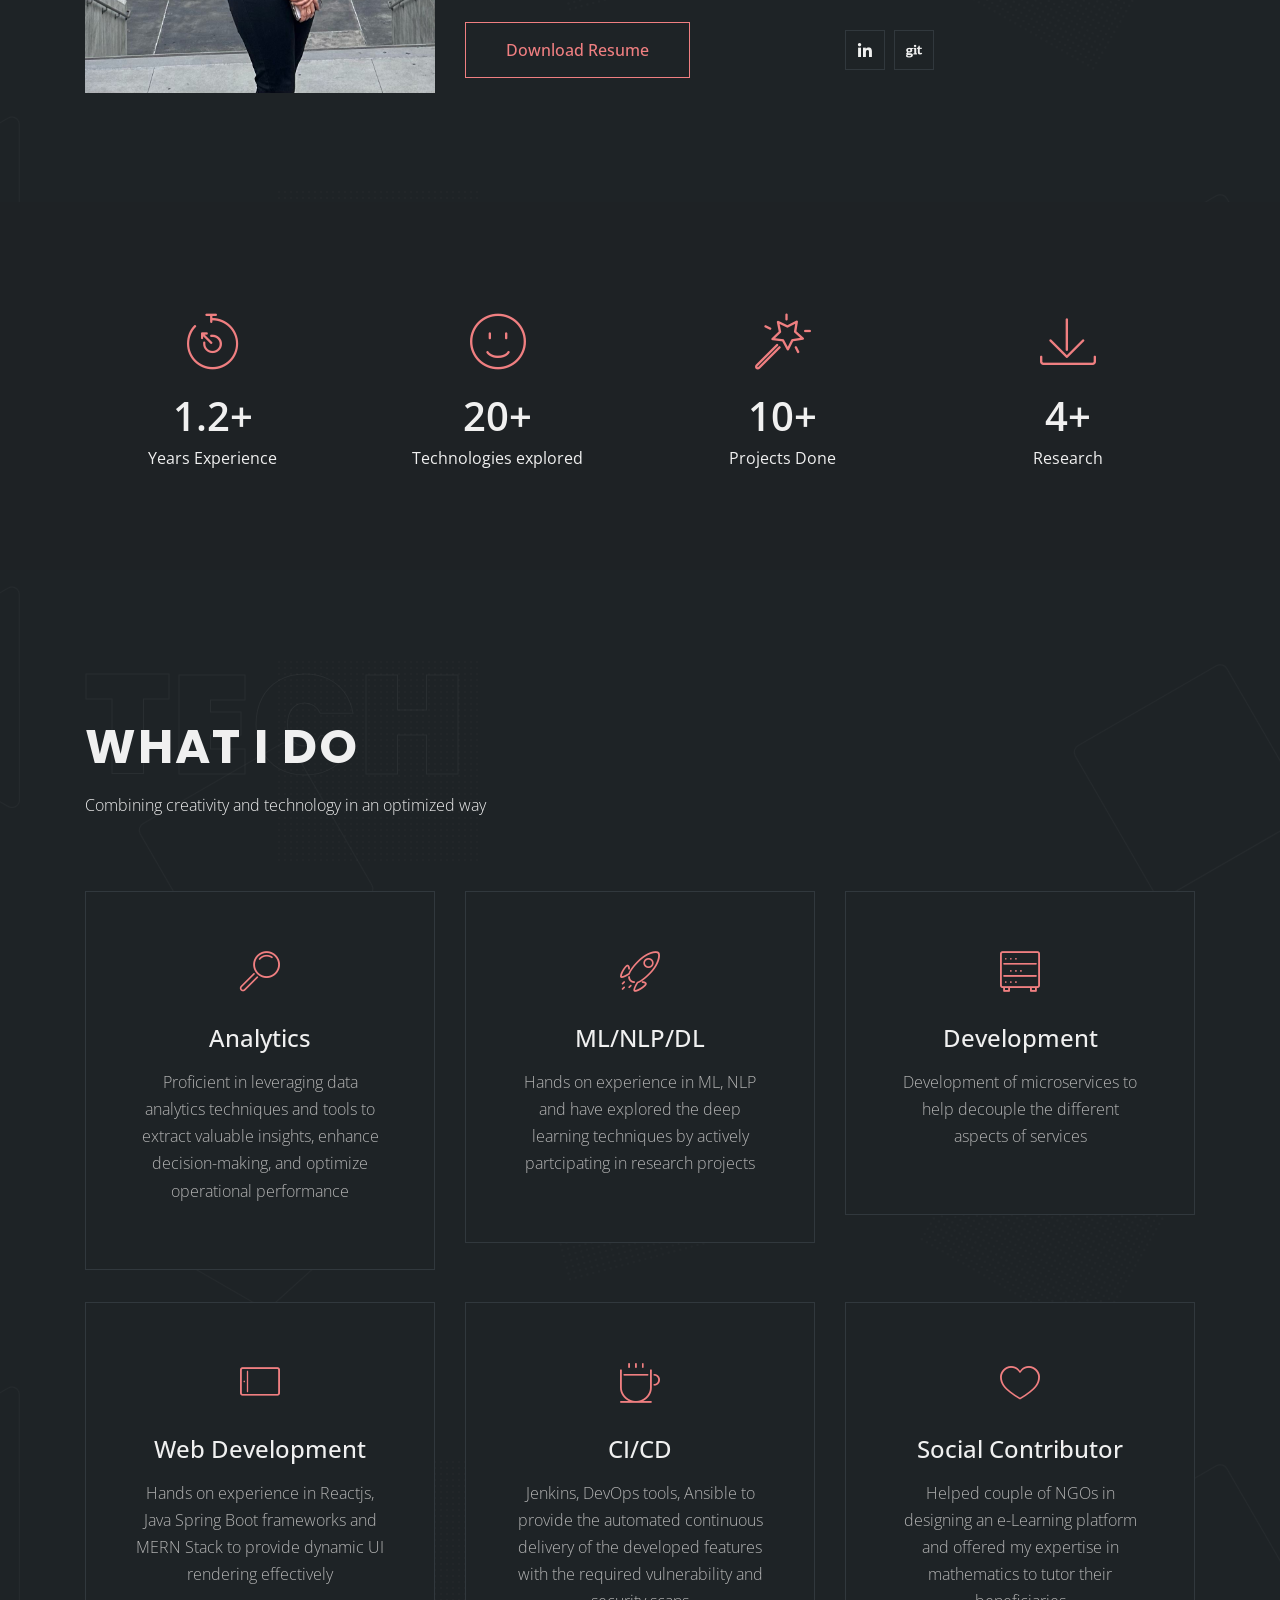
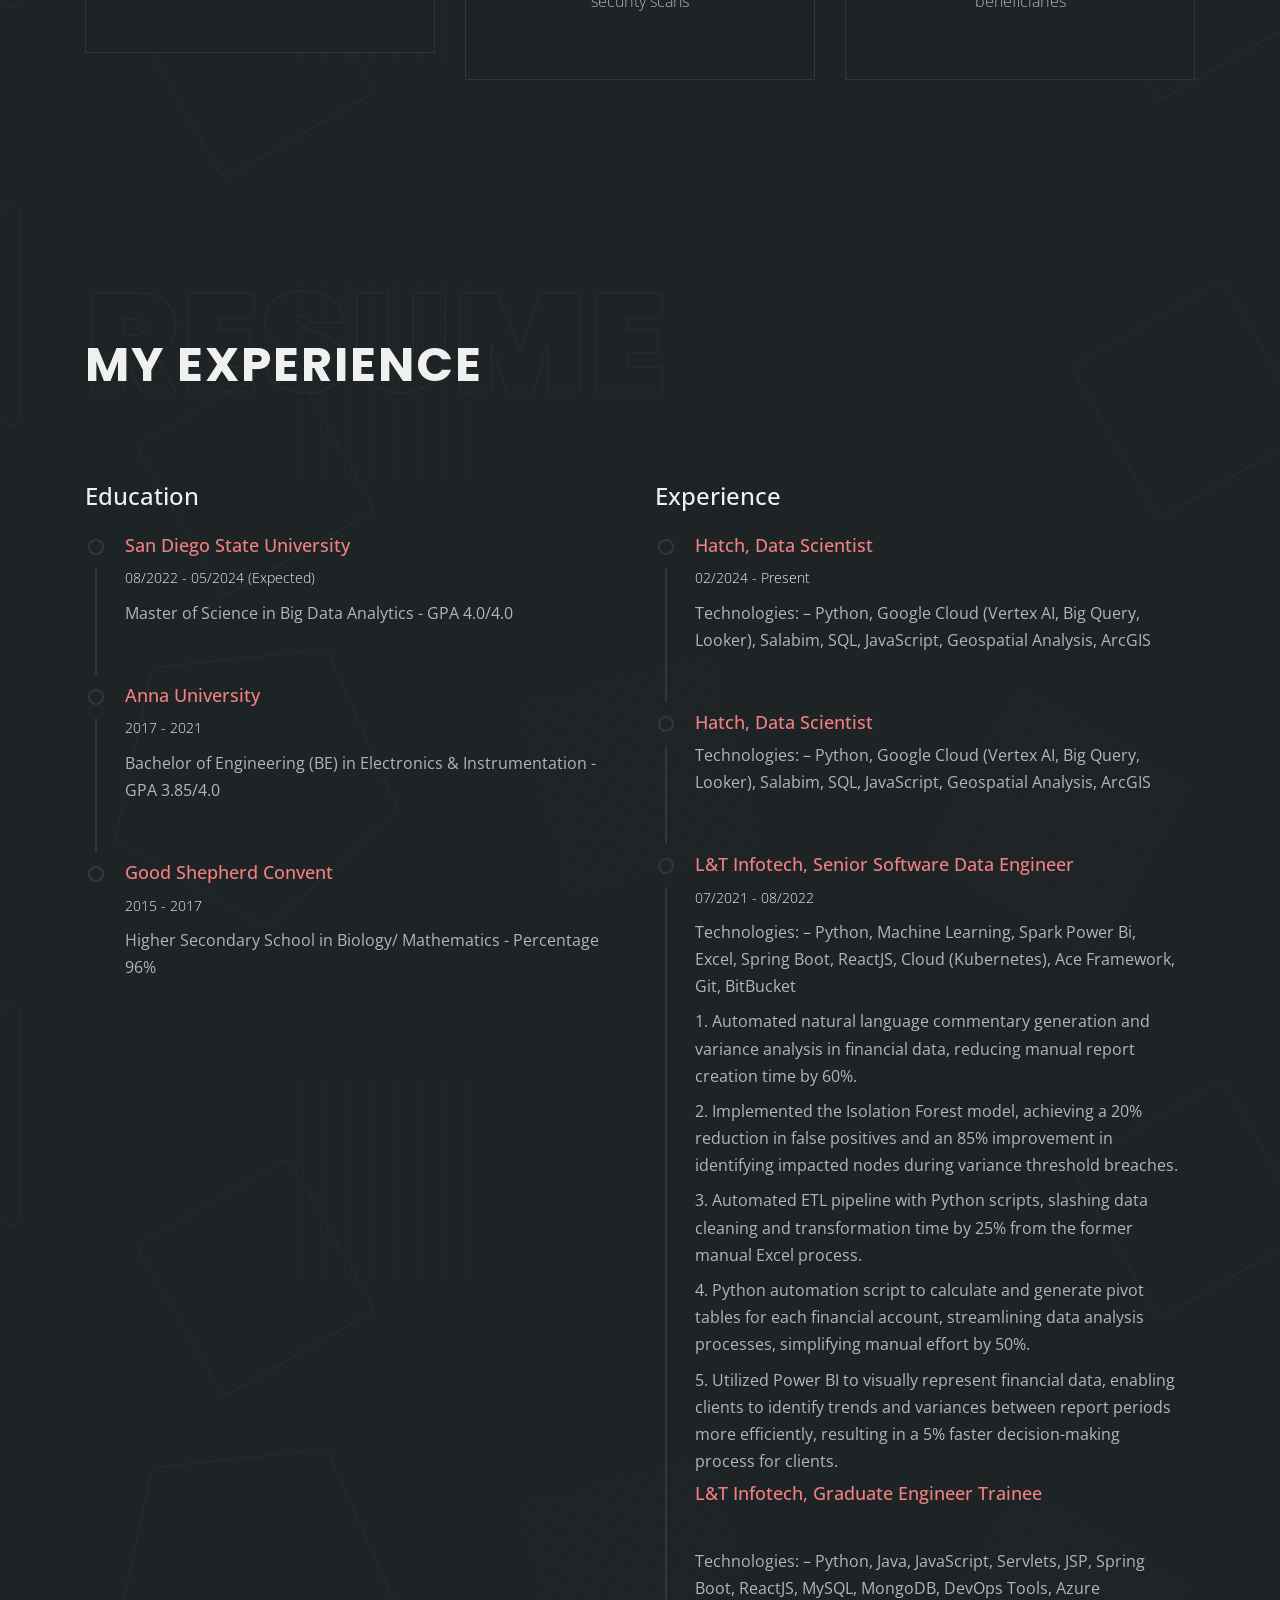
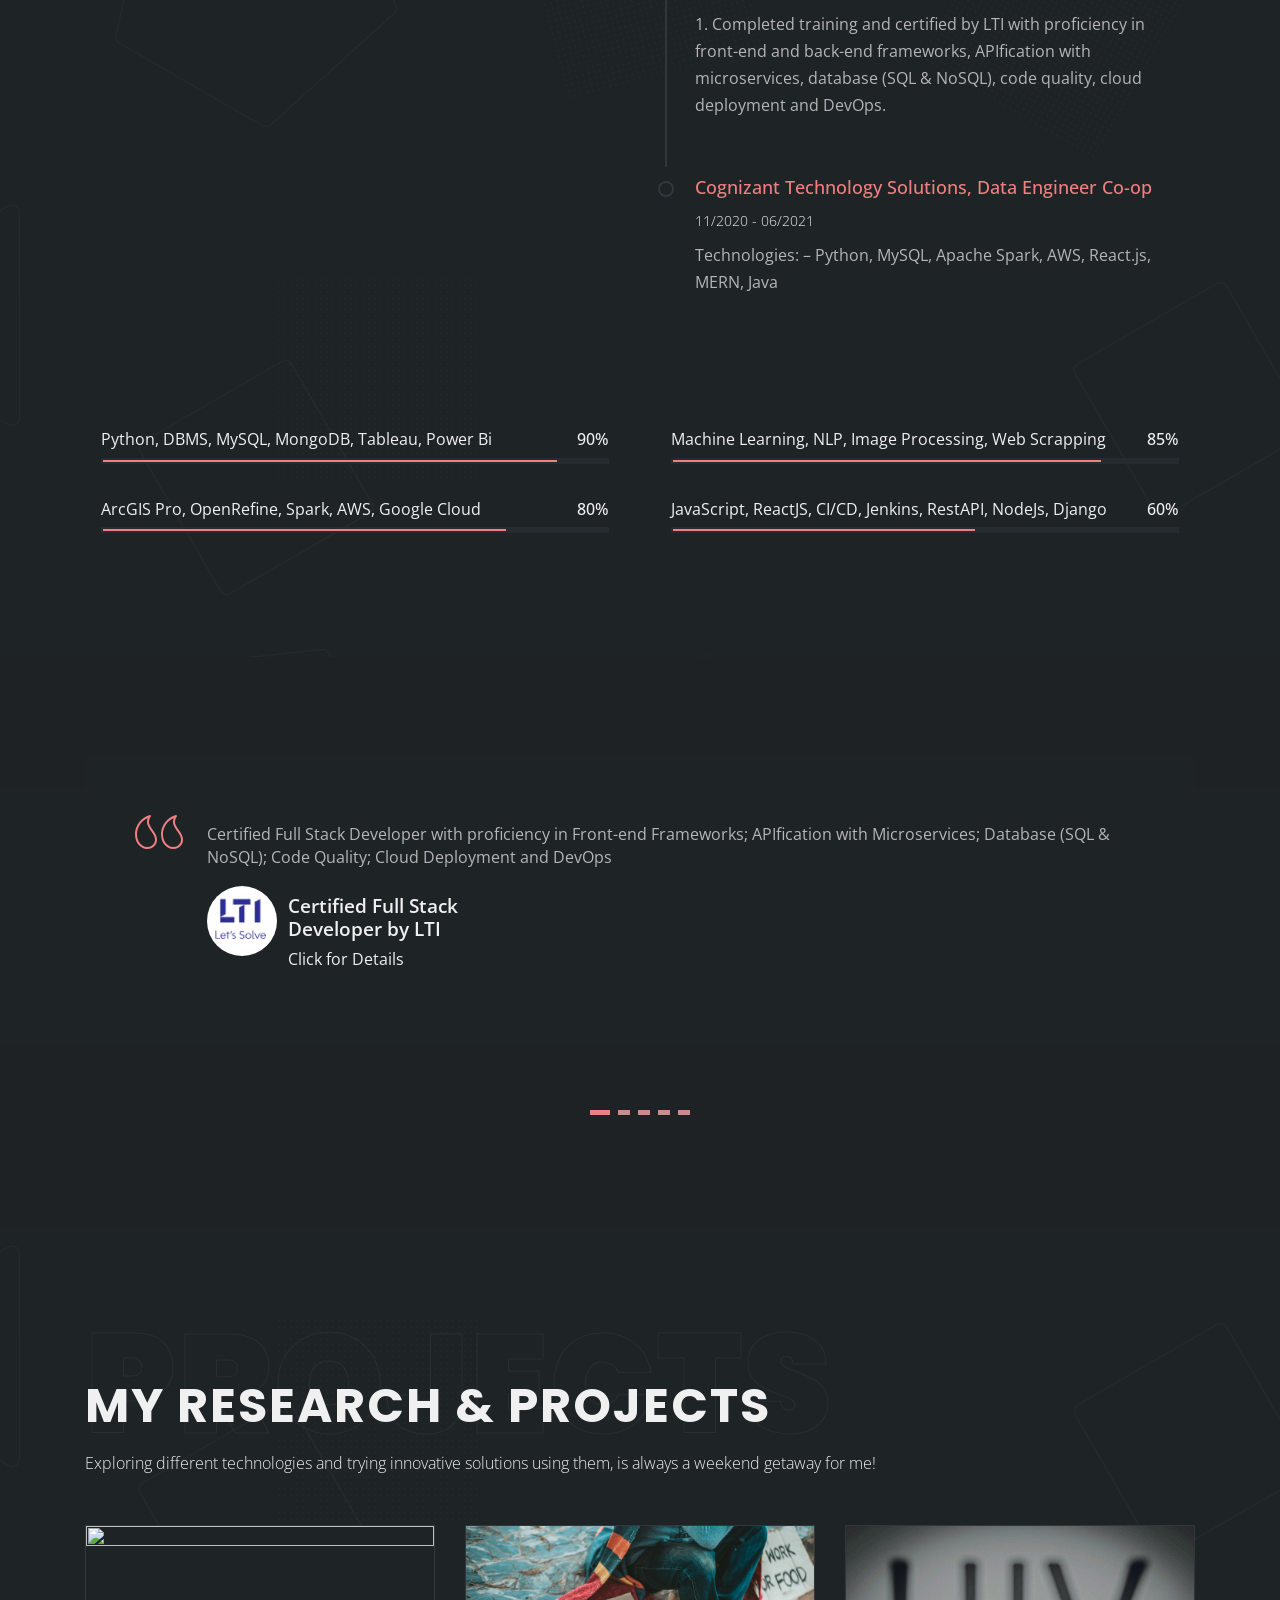
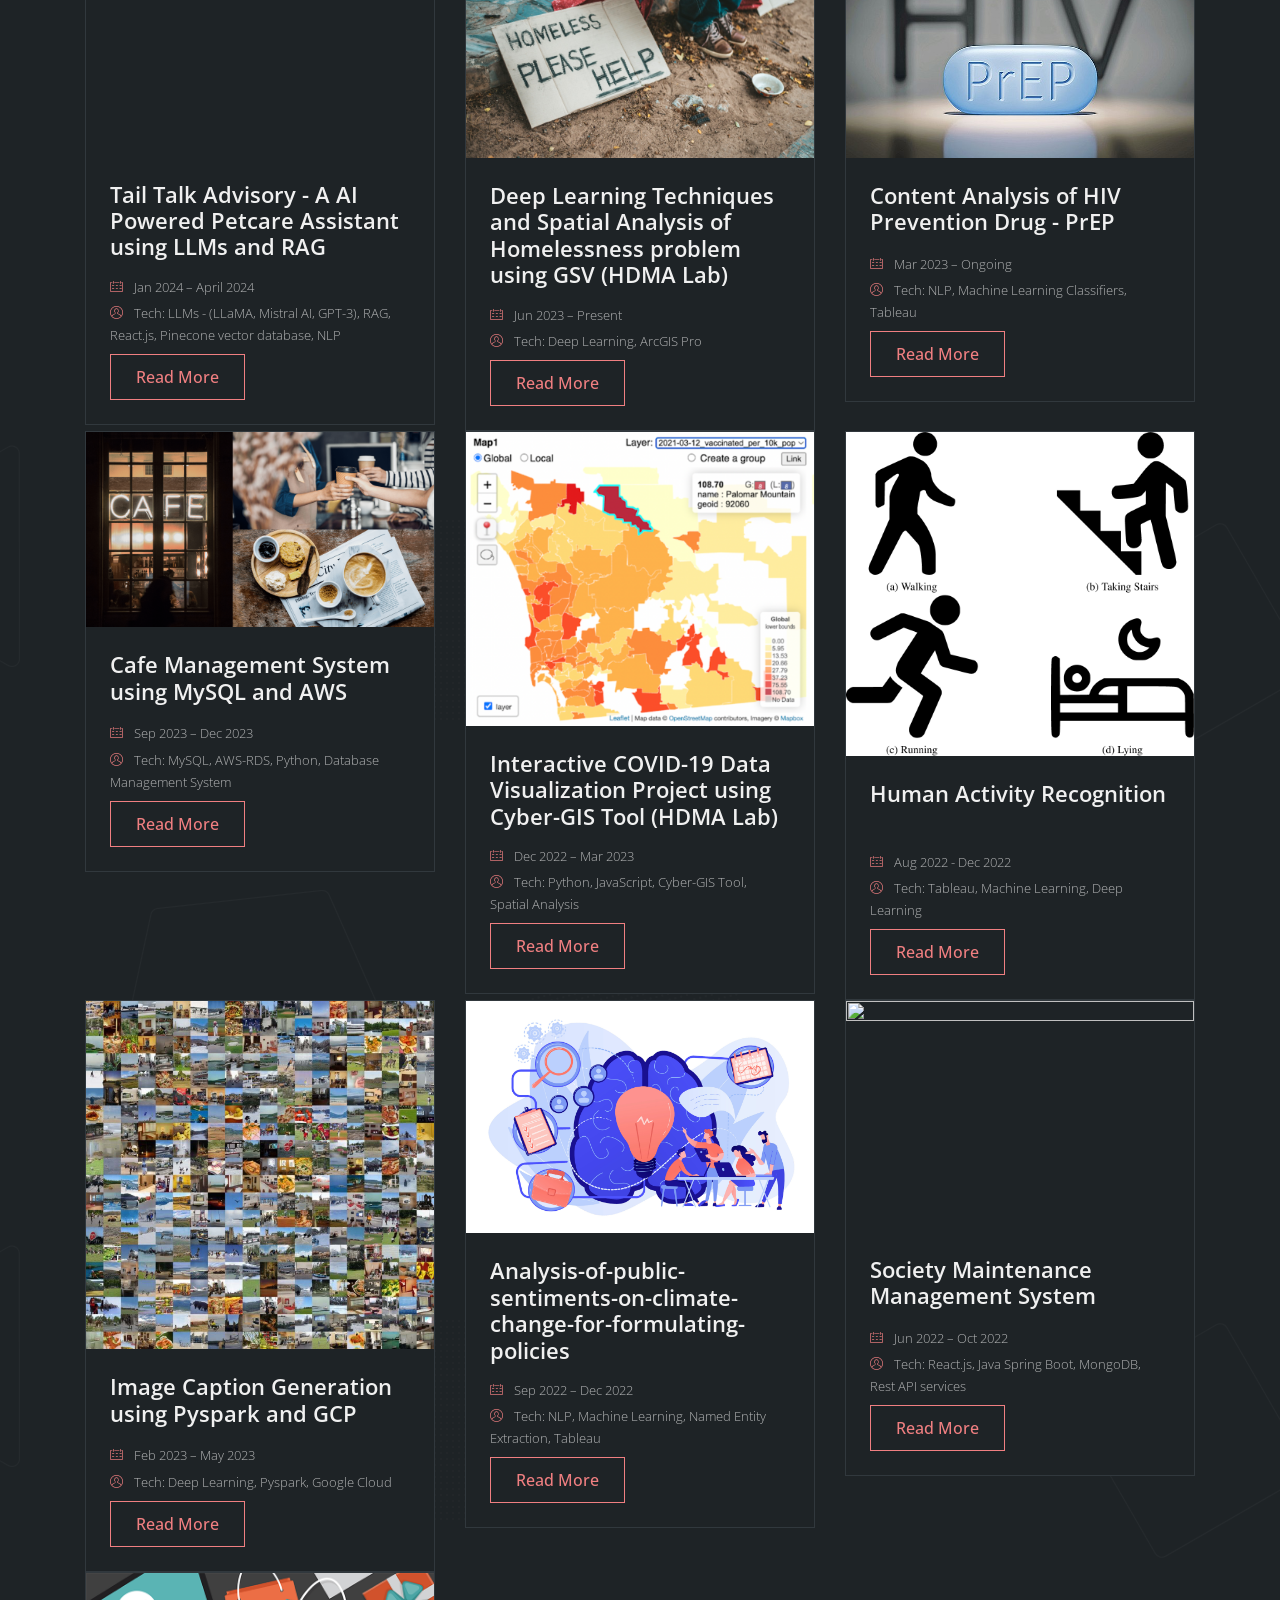
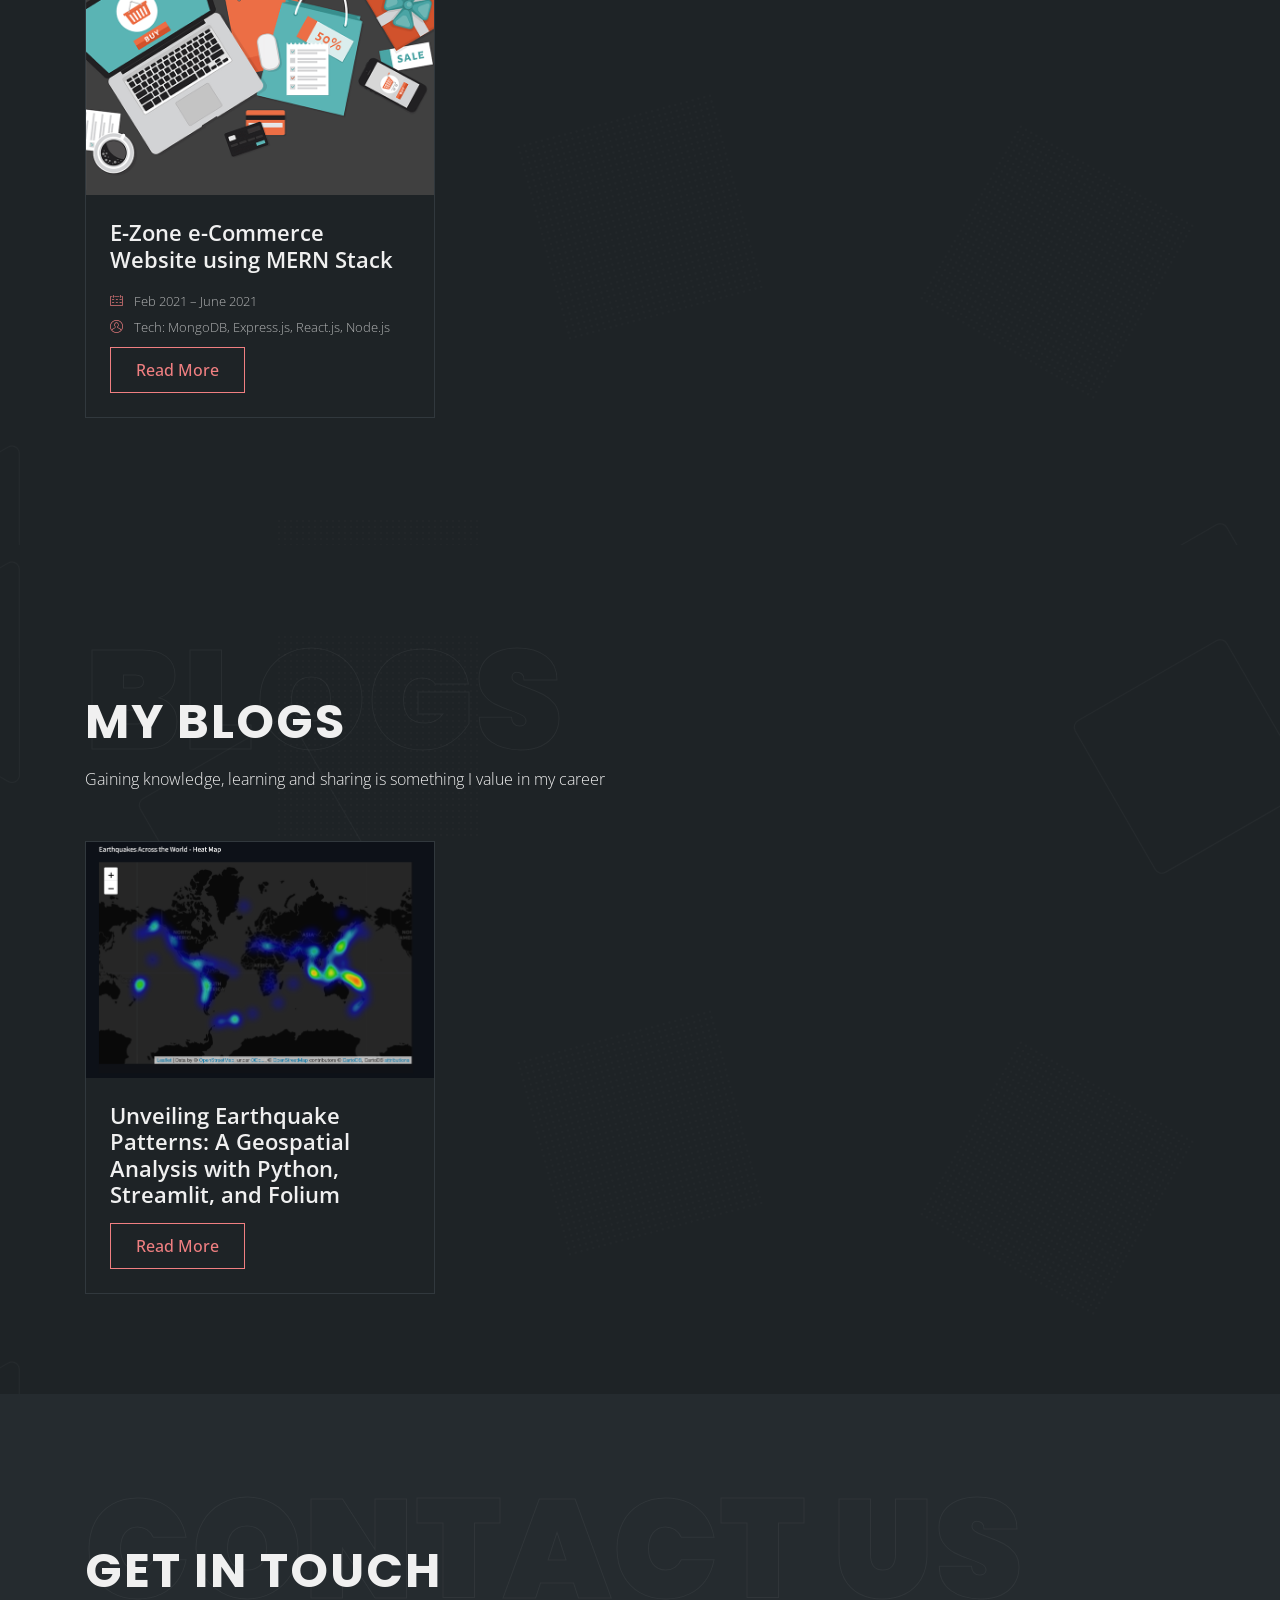
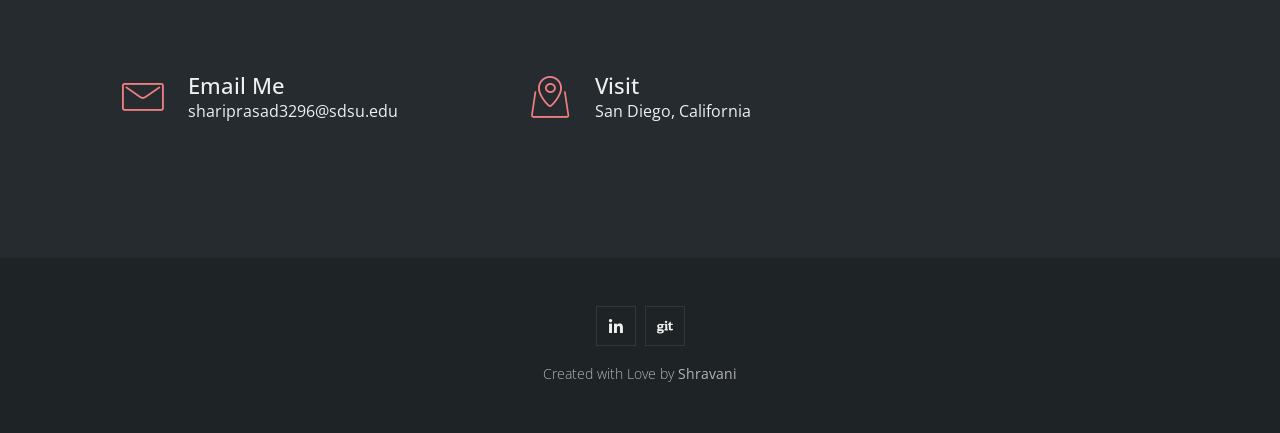
==== commit 90dbfebe: "Update index.html" ====
--- a/index.html
+++ b/index.html
@@ -632,29 +632,8 @@
                                 <li>
                                     <h4 class="mb-2">Hatch, Data Scientist</h4>
                                     <!-- <h5></h5> -->
-<!--                                     <span class="time">07/2021 - 07/2022</span>
-                                    <p class="my-2">
-                                    Technologies: – Python, Machine Learning, Spark Power Bi, Excel, Spring Boot, ReactJS, Cloud (Kubernetes), Ace Framework, Git, BitBucket
-                                    </p>
-                                    <p class="my-2">
-                                    1. Automated natural language commentary generation and variance analysis in financial data, reducing manual report creation time by 60%.
-                                    </p>
-                                    <p class="my-2">
-                                    2. Implemented the Isolation Forest model, achieving a 20% reduction in false positives and an 85% improvement in identifying impacted nodes during variance threshold breaches.
-                                    </p>
-                                    <p class="my-2">
-                                    3. Automated ETL pipeline with Python scripts, slashing data cleaning and transformation time by 25% from the former manual Excel process.
-                                    </p>
-                                    <p class="my-2">
-                                    4. Python automation script to calculate and generate pivot tables for each financial account, streamlining data analysis processes, simplifying manual effort by 50%.
-                                    </p>
-                                    <p class="my-2">
-                                    5. Utilized Power BI to visually represent financial data, enabling clients to identify trends and variances between report periods more efficiently, resulting in a 5% faster decision-making process for clients.
-                                    </p>
-                                    <h4 class="mb-2">L&T Infotech, Graduate Engineer Trainee</h4> -->
-
-                                    <!-- <h5></h5> -->
-                                    <!-- <span class="time">07/2021 - 07/2022</span> -->
+                                     <span class="time">02/2024 - Present</span>
+                                   
                                     <p class="my-2">
                                     Technologies: – Python, Google Cloud (Vertex AI, Big Query, Looker), Salabim, SQL, JavaScript, Geospatial Analysis, ArcGIS
                                     </p>
@@ -662,7 +641,7 @@
                 
                                 </li>
                                 <li>
-                                    <h4 class="mb-2">L&T Infotech, Senior Software Engineer</h4>
+                                    <h4 class="mb-2">Hatch, Data Scientist</h4>
                                     <!-- <h5></h5> -->
 <!--                                     <span class="time">07/2021 - 07/2022</span>
                                     <p class="my-2">
@@ -688,16 +667,48 @@
                                     <!-- <h5></h5> -->
                                     <!-- <span class="time">07/2021 - 07/2022</span> -->
                                     <p class="my-2">
-                                    Technologies: – Python, Java, JavaScript, Servlets, JSP, Spring Boot, ReactJS, MySQL, MongoDB, DevOps Tools, Azure
-                                    </p>
-                                    <p class="my-2">
-                                    1. Completed training and certified by LTI with proficiency in front-end and back-end frameworks, APIfication with microservices, database (SQL & NoSQL), code quality, cloud deployment and DevOps. 
-                                    </p>
+                                    Technologies: – Python, Google Cloud (Vertex AI, Big Query, Looker), Salabim, SQL, JavaScript, Geospatial Analysis, ArcGIS
+                                    </p>
+                                    
                 
                                 </li>
                                 <li>
-                                    <h4 class="mb-2">Cognizant Technology Solutions, Data Engineer - Internship</h4>
-                                    <span class="time">03/2021 - 06/2021</span>
+                                    <h4 class="mb-2">L&T Infotech, Senior Software Data Engineer</h4>
+                                    <!-- <h5></h5> -->
+                                    <span class="time">07/2021 - 08/2022</span>
+                                    <p class="my-2">
+                                    Technologies: – Python, Machine Learning, Spark Power Bi, Excel, Spring Boot, ReactJS, Cloud (Kubernetes), Ace Framework, Git, BitBucket
+                                    </p>
+                                    <p class="my-2">
+                                    1. Automated natural language commentary generation and variance analysis in financial data, reducing manual report creation time by 60%.
+                                    </p>
+                                    <p class="my-2">
+                                    2. Implemented the Isolation Forest model, achieving a 20% reduction in false positives and an 85% improvement in identifying impacted nodes during variance threshold breaches.
+                                    </p>
+                                    <p class="my-2">
+                                    3. Automated ETL pipeline with Python scripts, slashing data cleaning and transformation time by 25% from the former manual Excel process.
+                                    </p>
+                                    <p class="my-2">
+                                    4. Python automation script to calculate and generate pivot tables for each financial account, streamlining data analysis processes, simplifying manual effort by 50%.
+                                    </p>
+                                    <p class="my-2">
+                                    5. Utilized Power BI to visually represent financial data, enabling clients to identify trends and variances between report periods more efficiently, resulting in a 5% faster decision-making process for clients.
+                                    </p>
+                                    <h4 class="mb-2">L&T Infotech, Graduate Engineer Trainee</h4> -->
+
+                                    <!-- <h5></h5> -->
+                                    <!-- <span class="time">07/2021 - 07/2022</span> -->
+                                    <p class="my-2">
+                                    Technologies: – Python, Java, JavaScript, Servlets, JSP, Spring Boot, ReactJS, MySQL, MongoDB, DevOps Tools, Azure
+                                    </p>
+                                    <p class="my-2">
+                                    1. Completed training and certified by LTI with proficiency in front-end and back-end frameworks, APIfication with microservices, database (SQL & NoSQL), code quality, cloud deployment and DevOps. 
+                                    </p>
+                
+                                </li>
+                                <li>
+                                    <h4 class="mb-2">Cognizant Technology Solutions, Data Engineer Co-op</h4>
+                                    <span class="time">11/2020 - 06/2021</span>
                                     <p class="my-2">
                                     Technologies: – Python, MySQL, Apache Spark, AWS, React.js, MERN, Java
 <!--                                     </p>
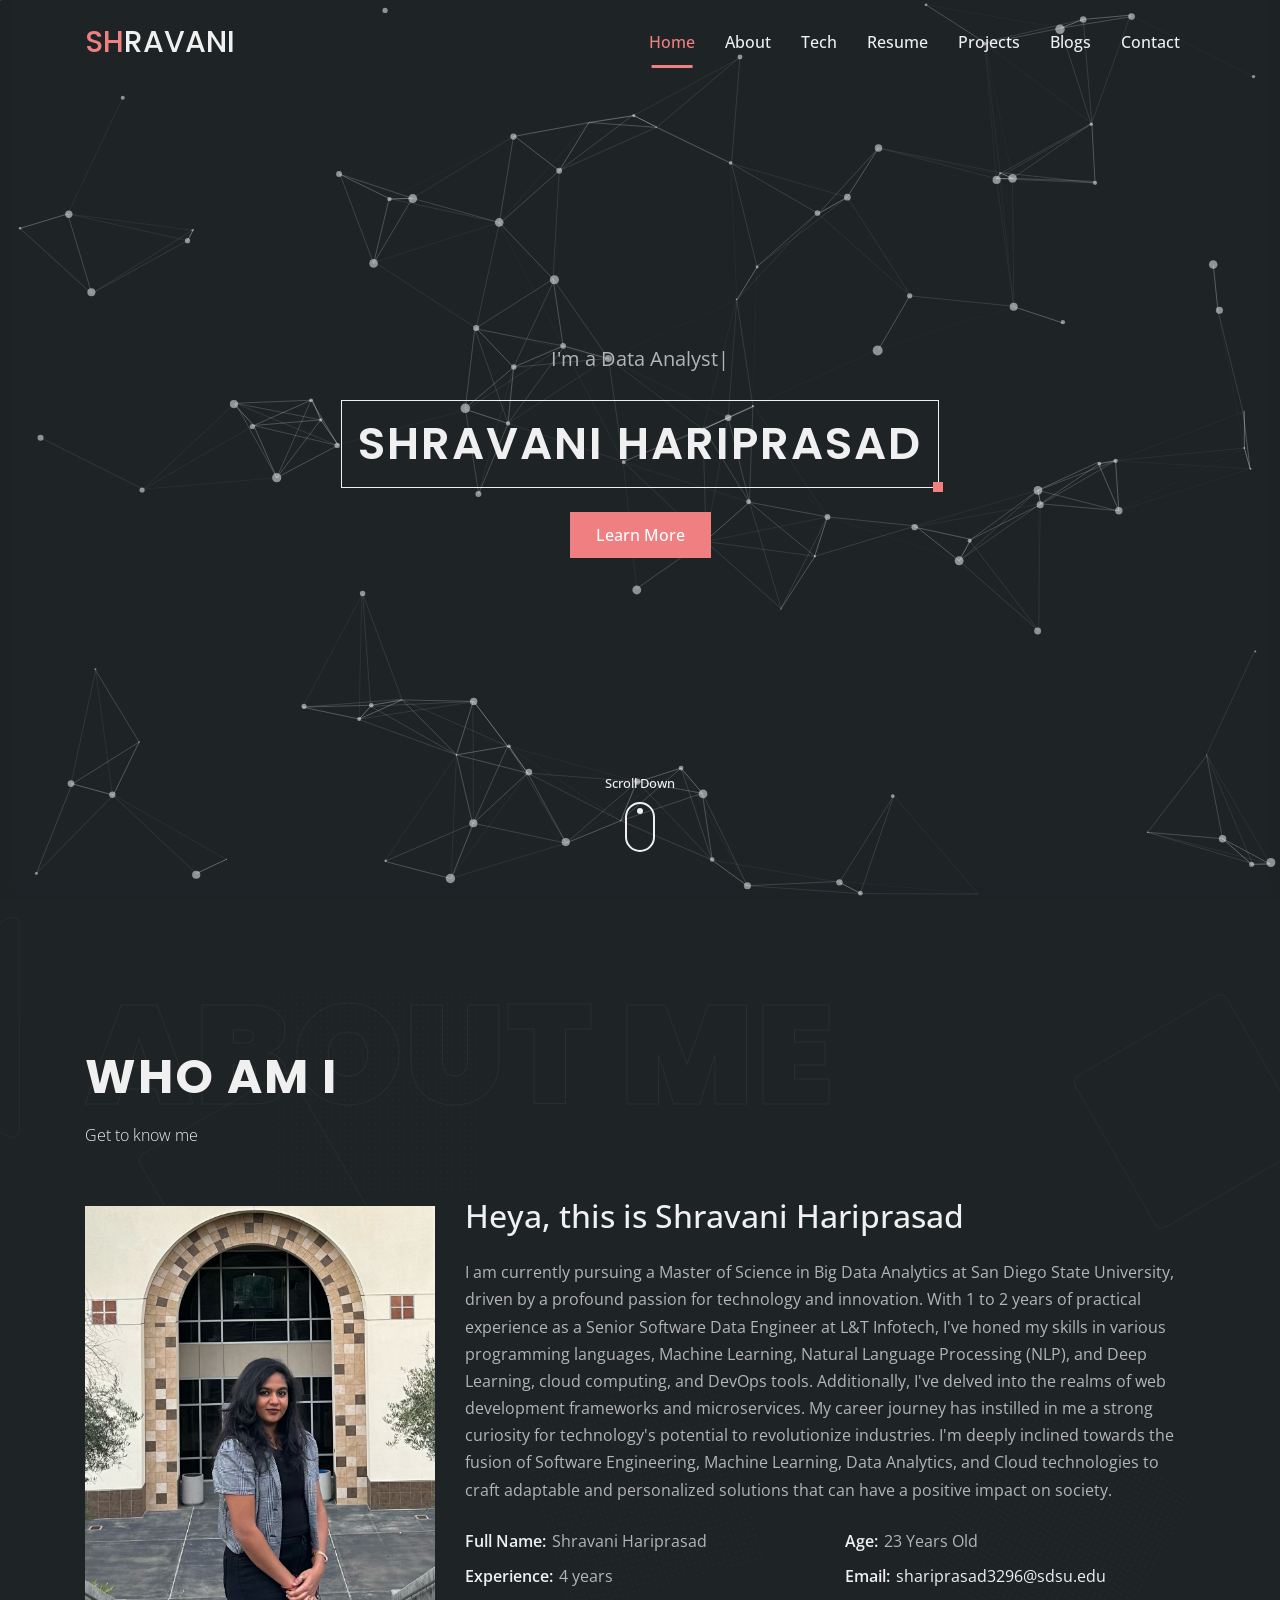
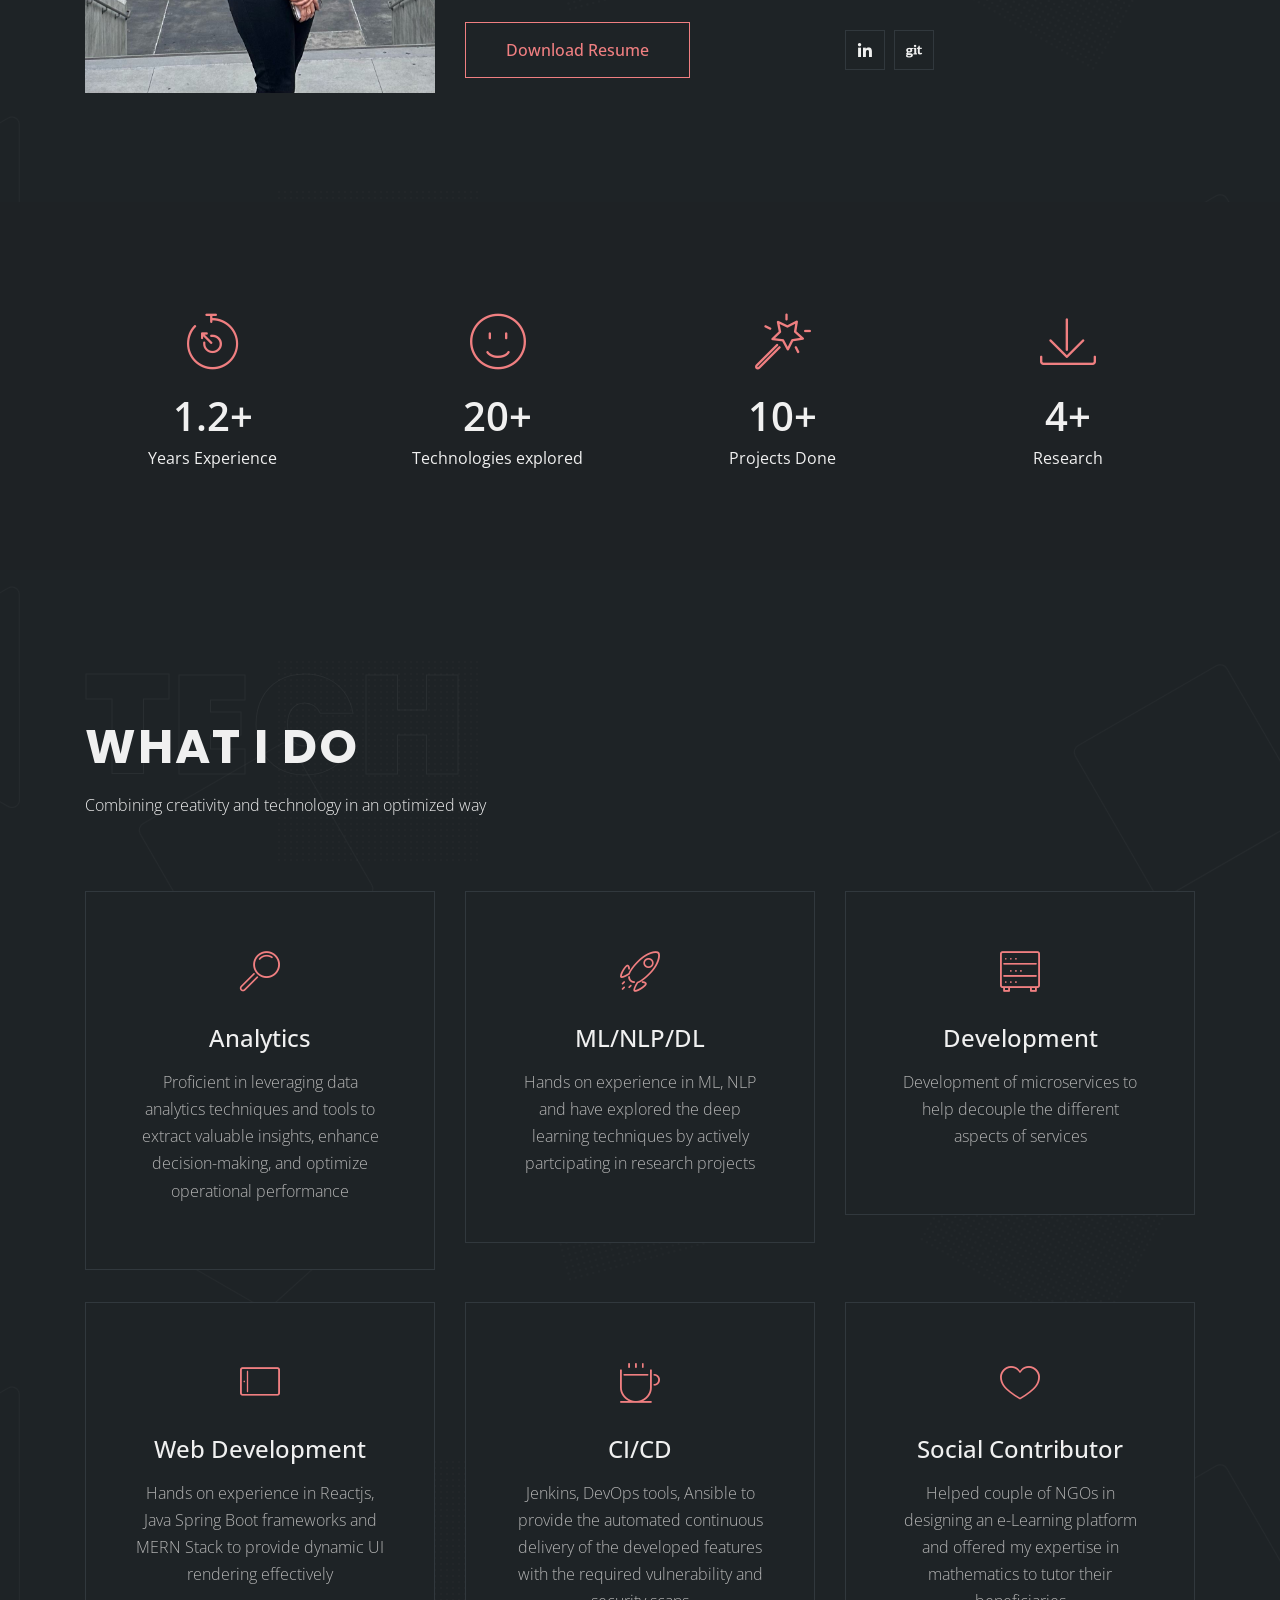
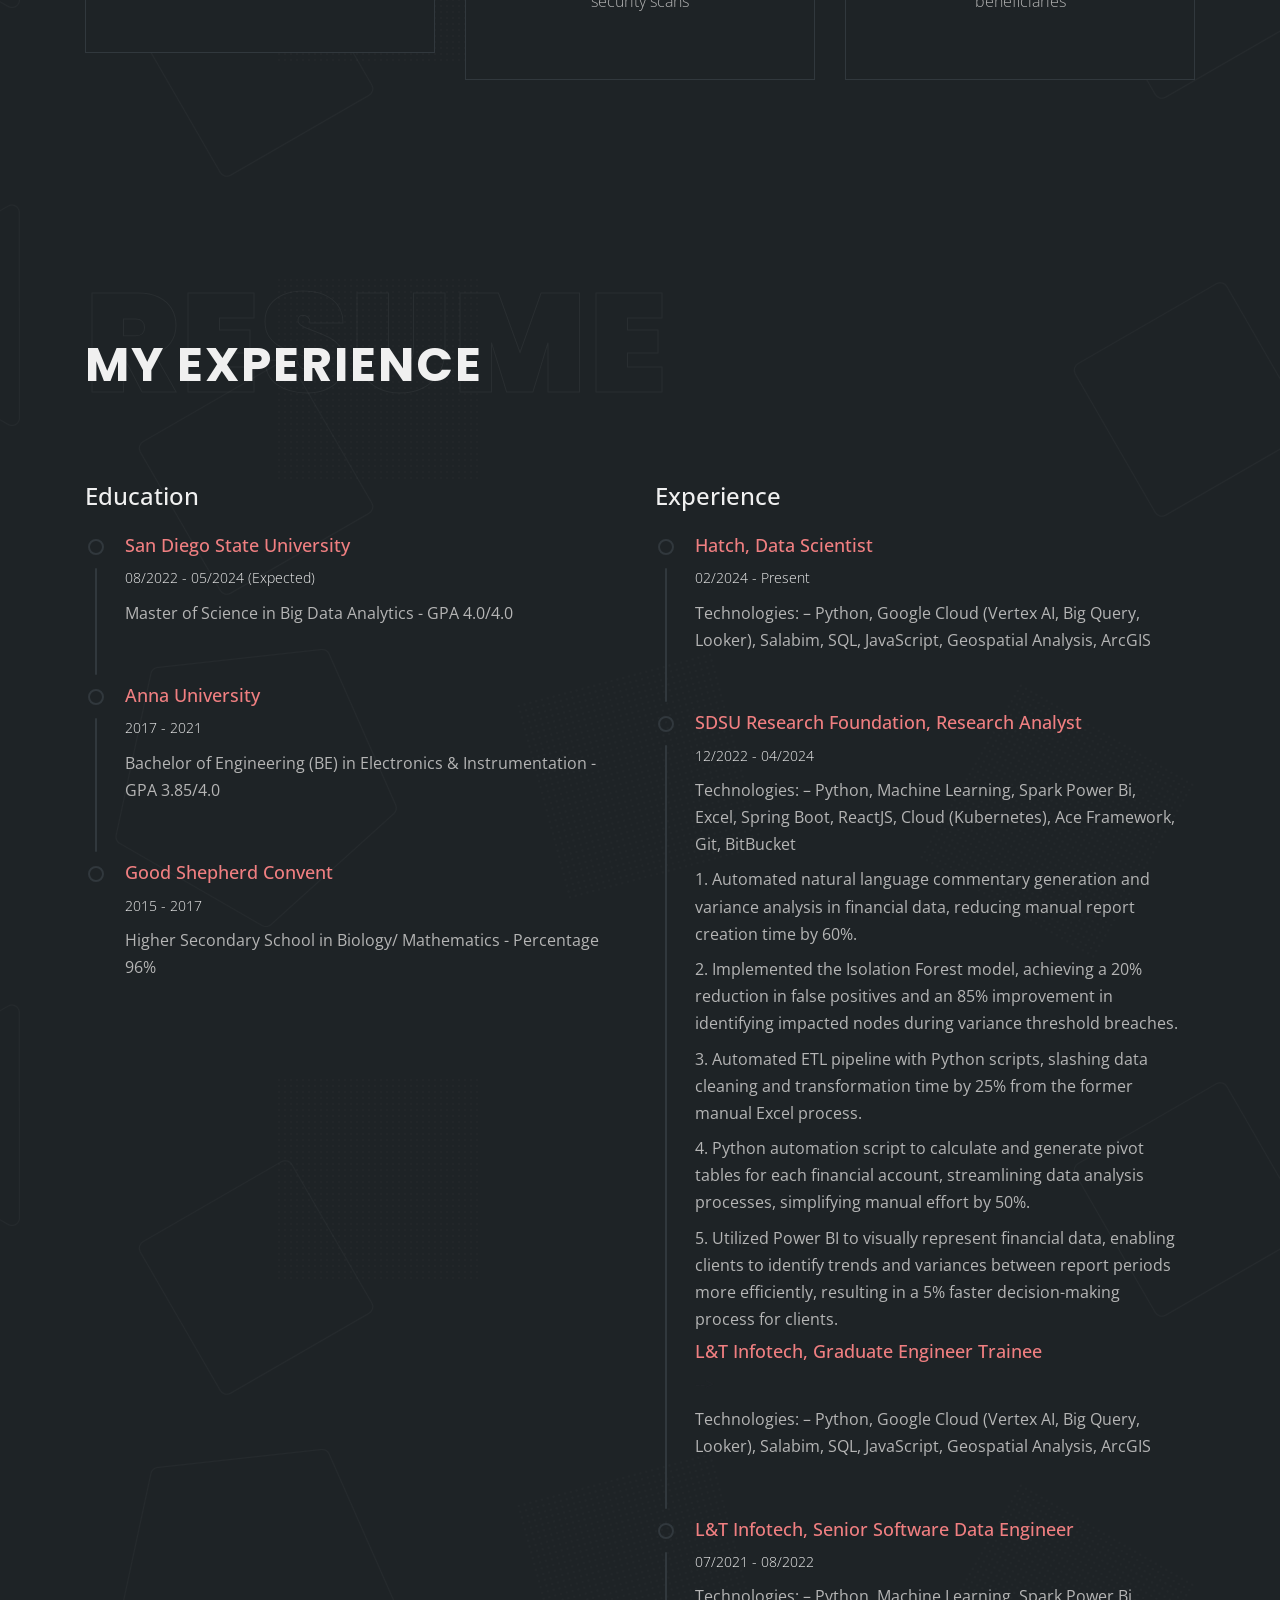
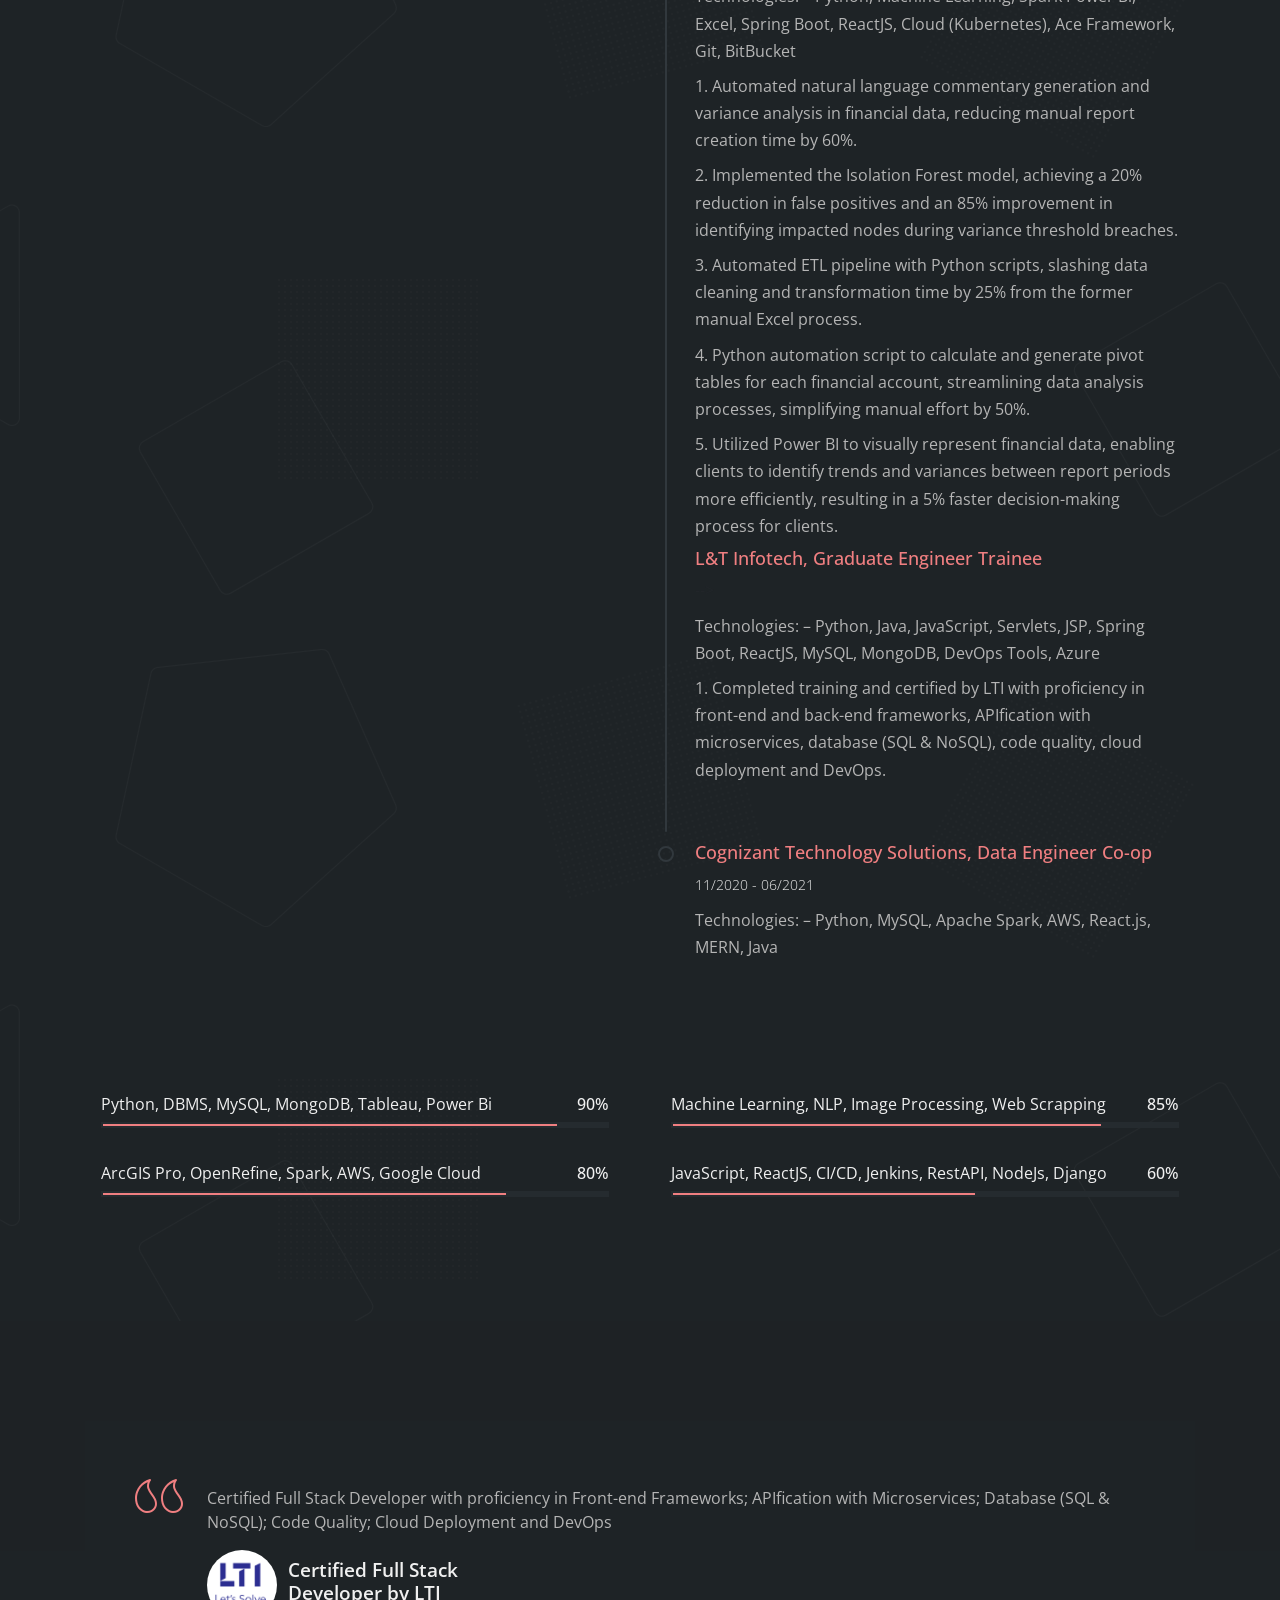
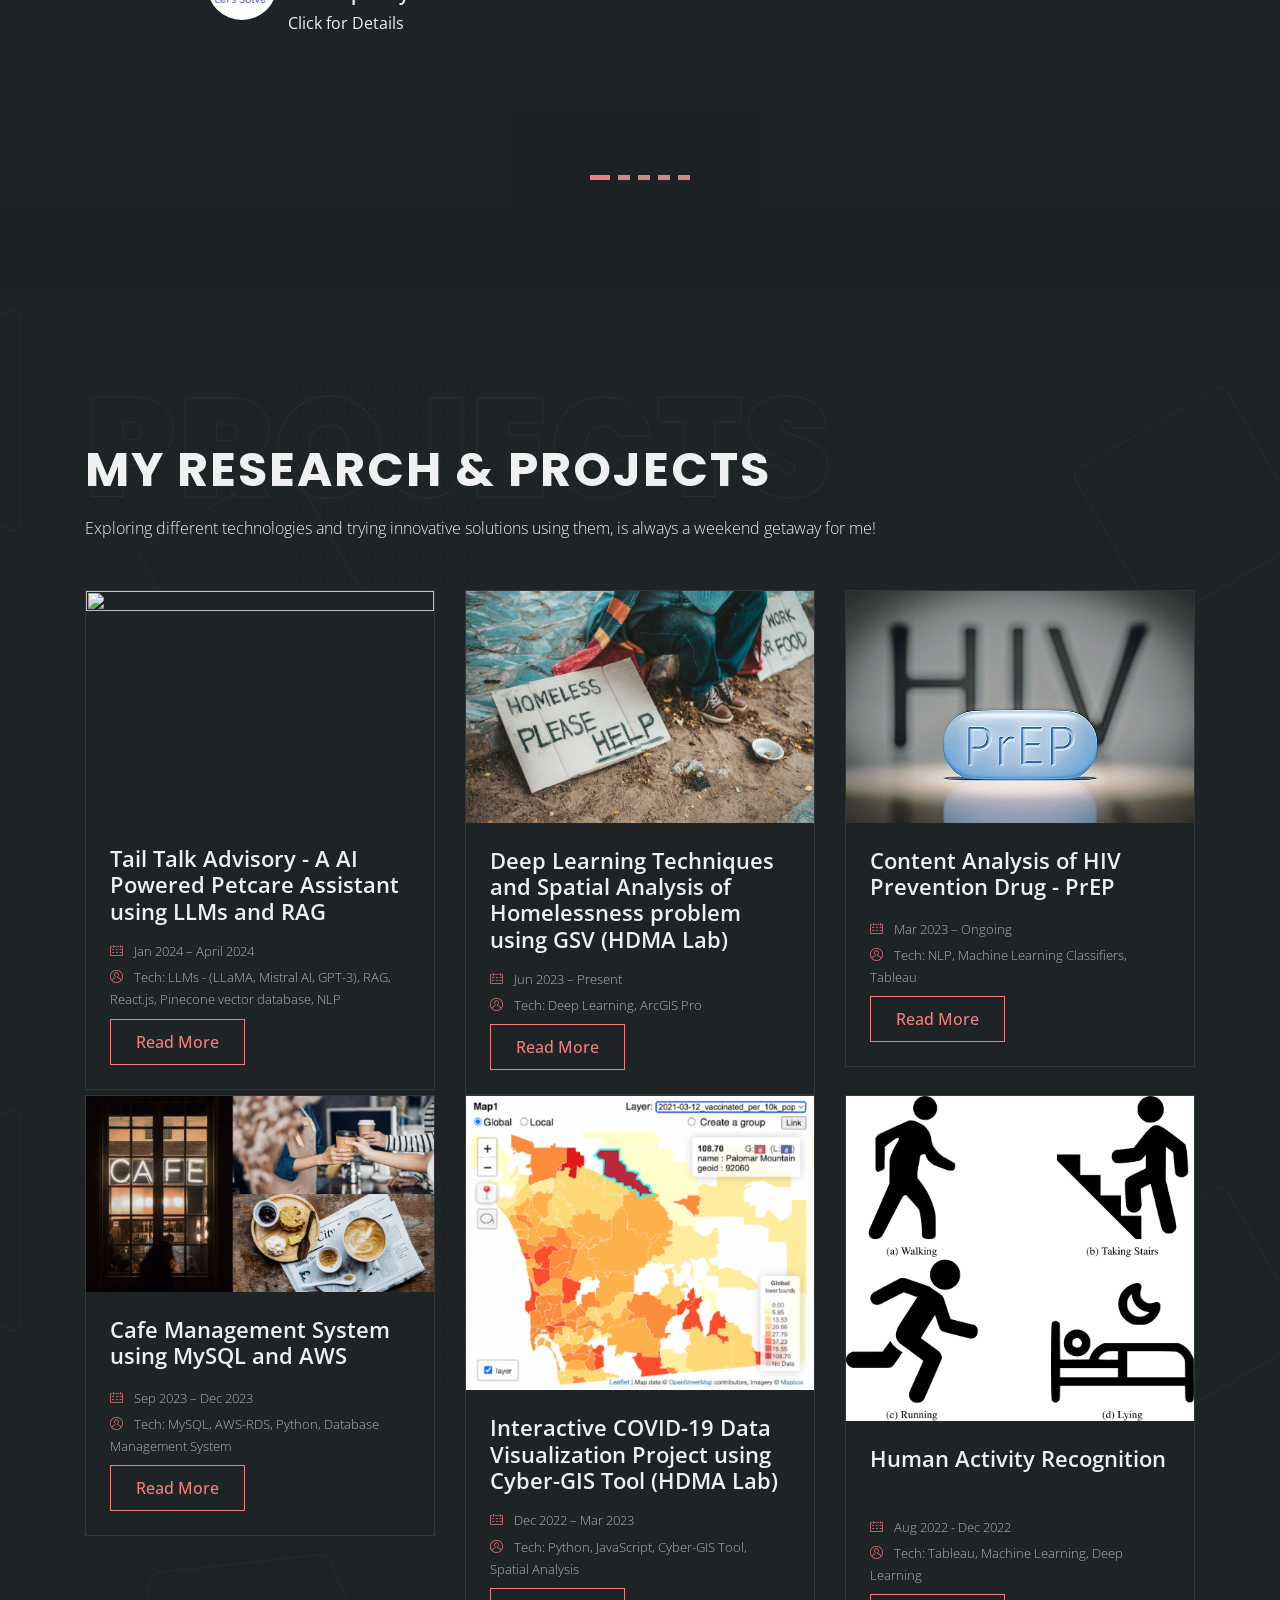
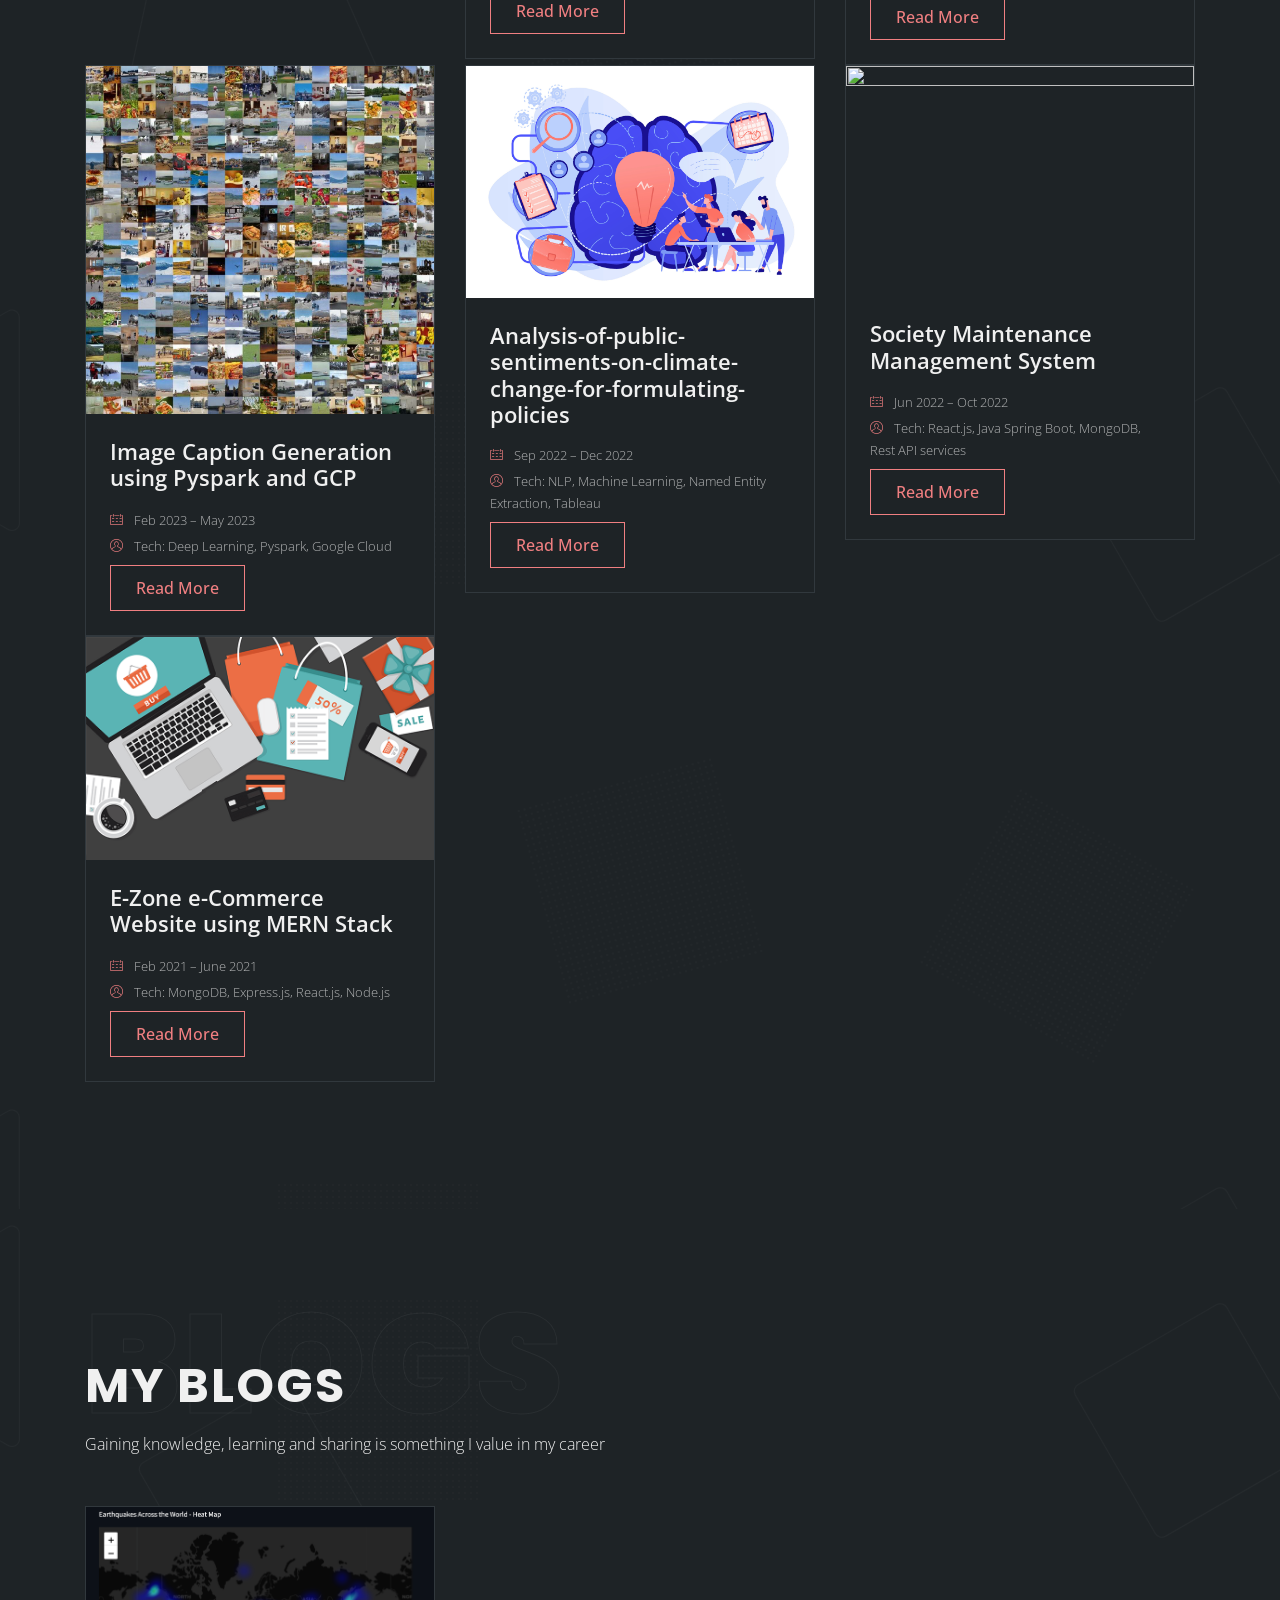
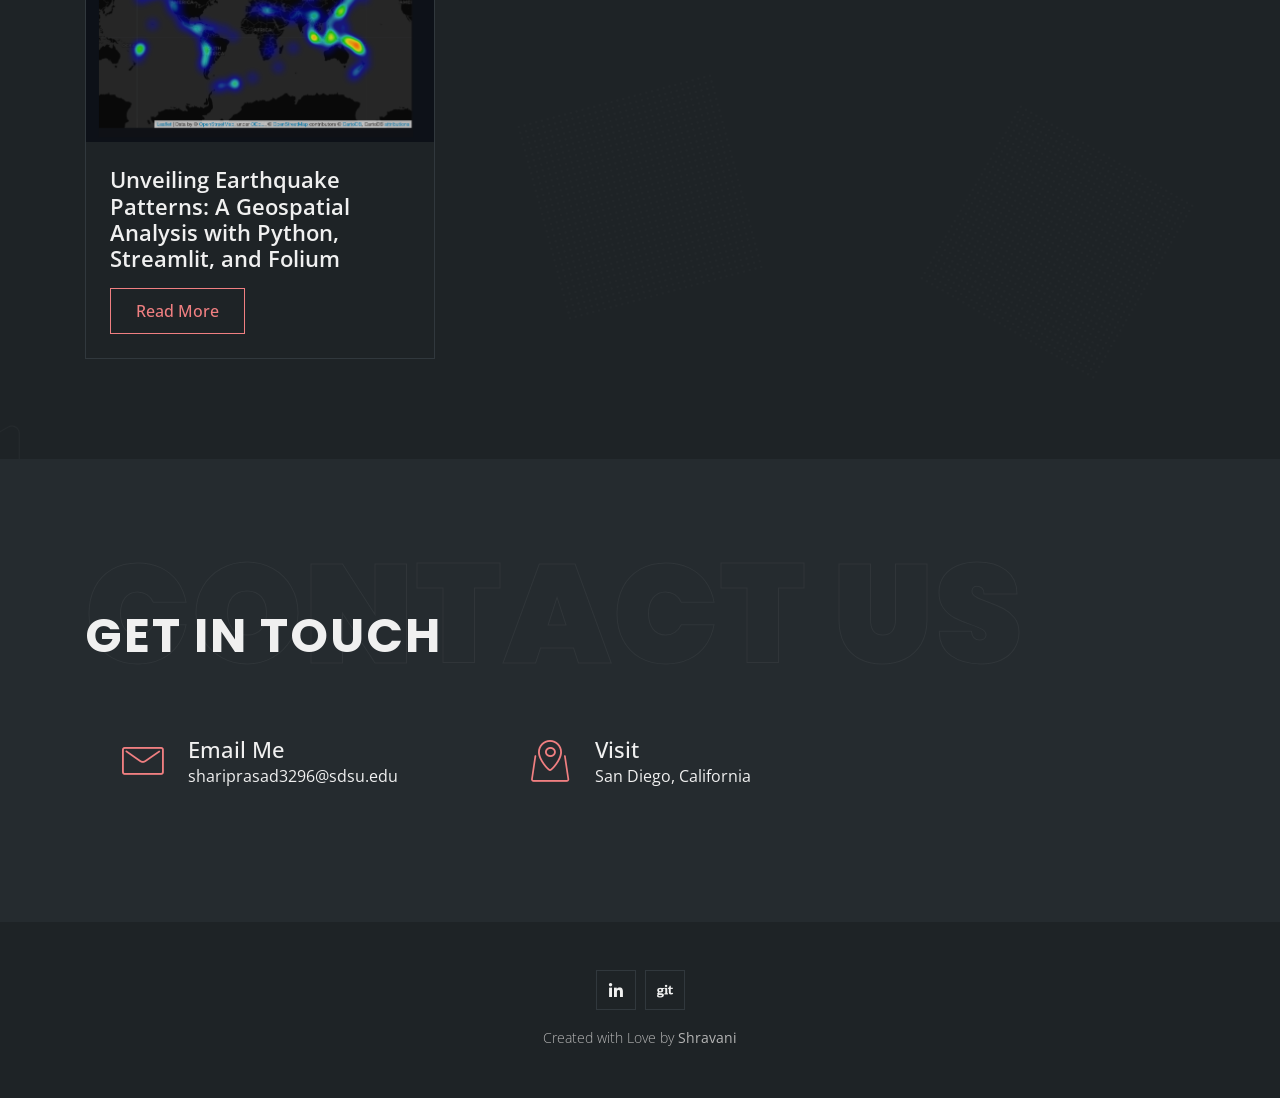
==== commit 6dcd1ce0: "Update index.html" ====
--- a/index.html
+++ b/index.html
@@ -641,9 +641,9 @@
                 
                                 </li>
                                 <li>
-                                    <h4 class="mb-2">Hatch, Data Scientist</h4>
+                                    <h4 class="mb-2">SDSU Research Foundation, Research Analyst</h4>
                                     <!-- <h5></h5> -->
-<!--                                     <span class="time">07/2021 - 07/2022</span>
+                                    <span class="time">12/2022 - 04/2024</span>
                                     <p class="my-2">
                                     Technologies: – Python, Machine Learning, Spark Power Bi, Excel, Spring Boot, ReactJS, Cloud (Kubernetes), Ace Framework, Git, BitBucket
                                     </p>
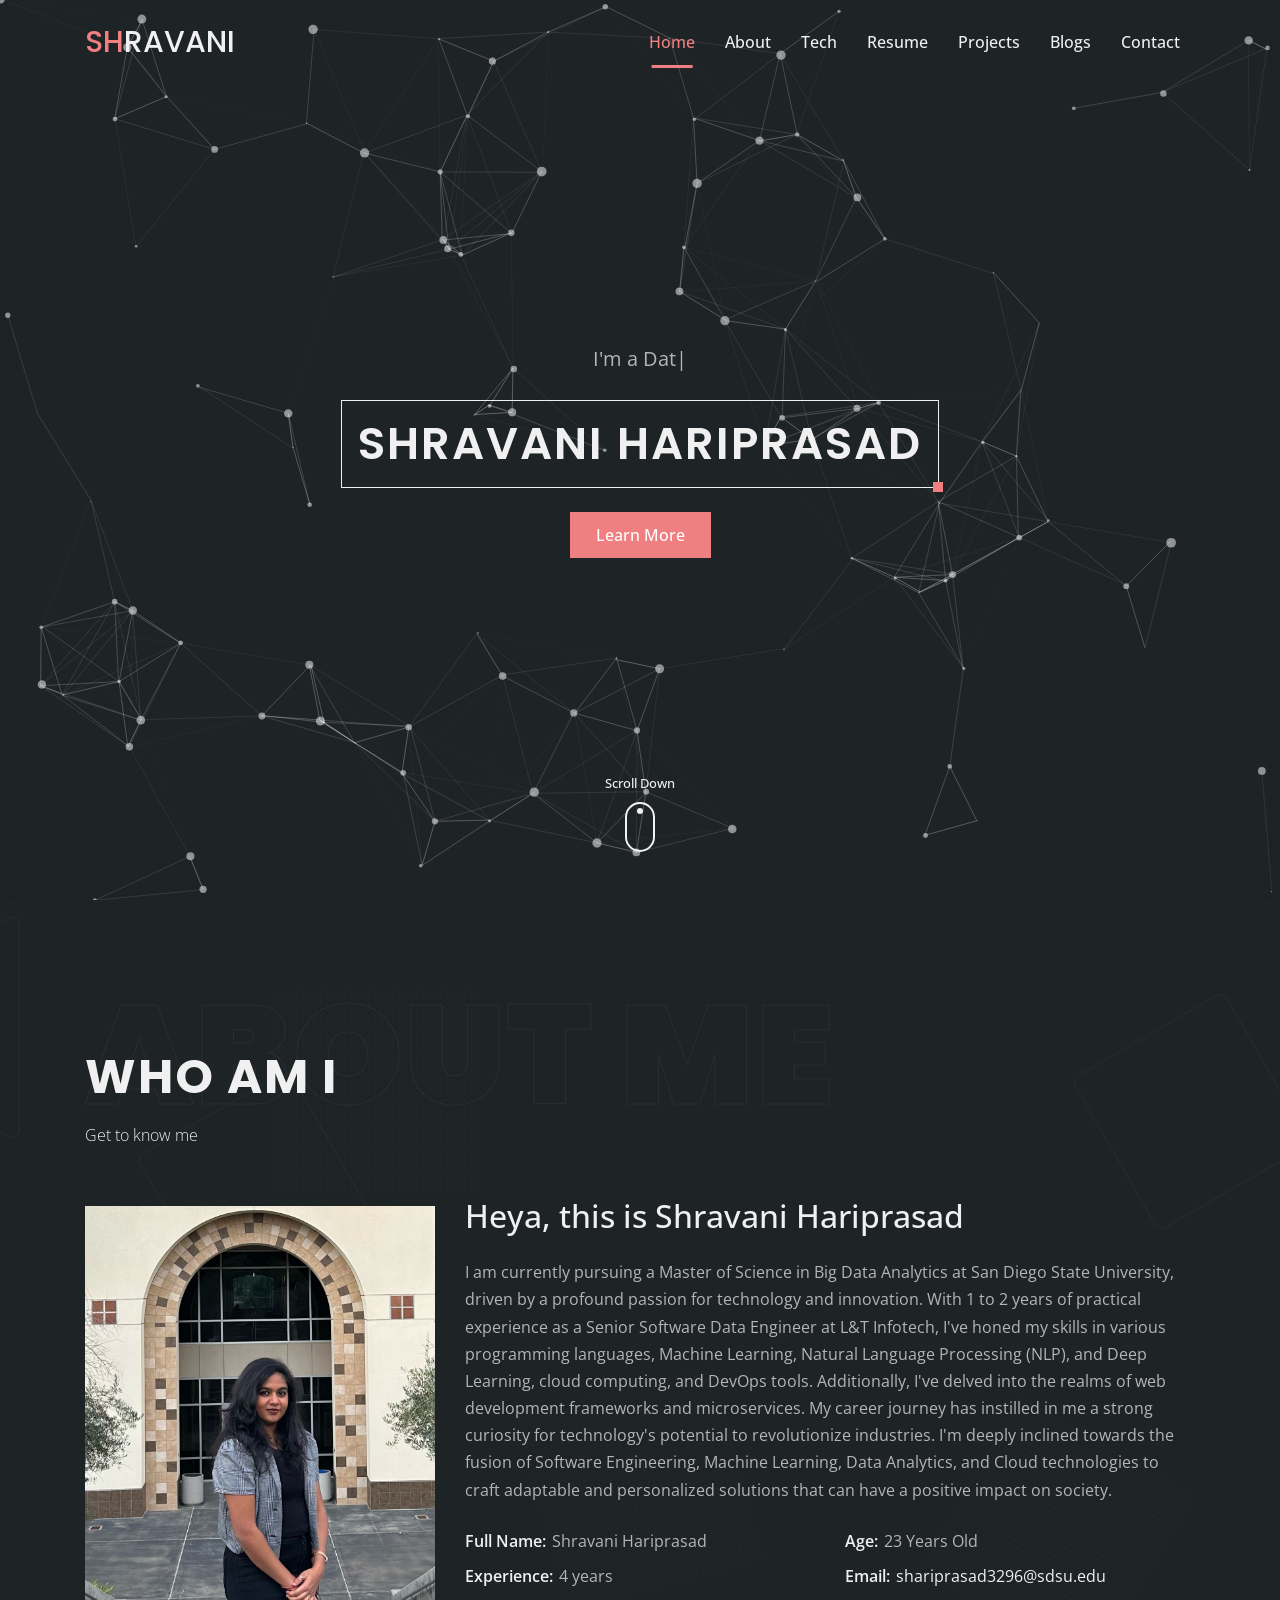
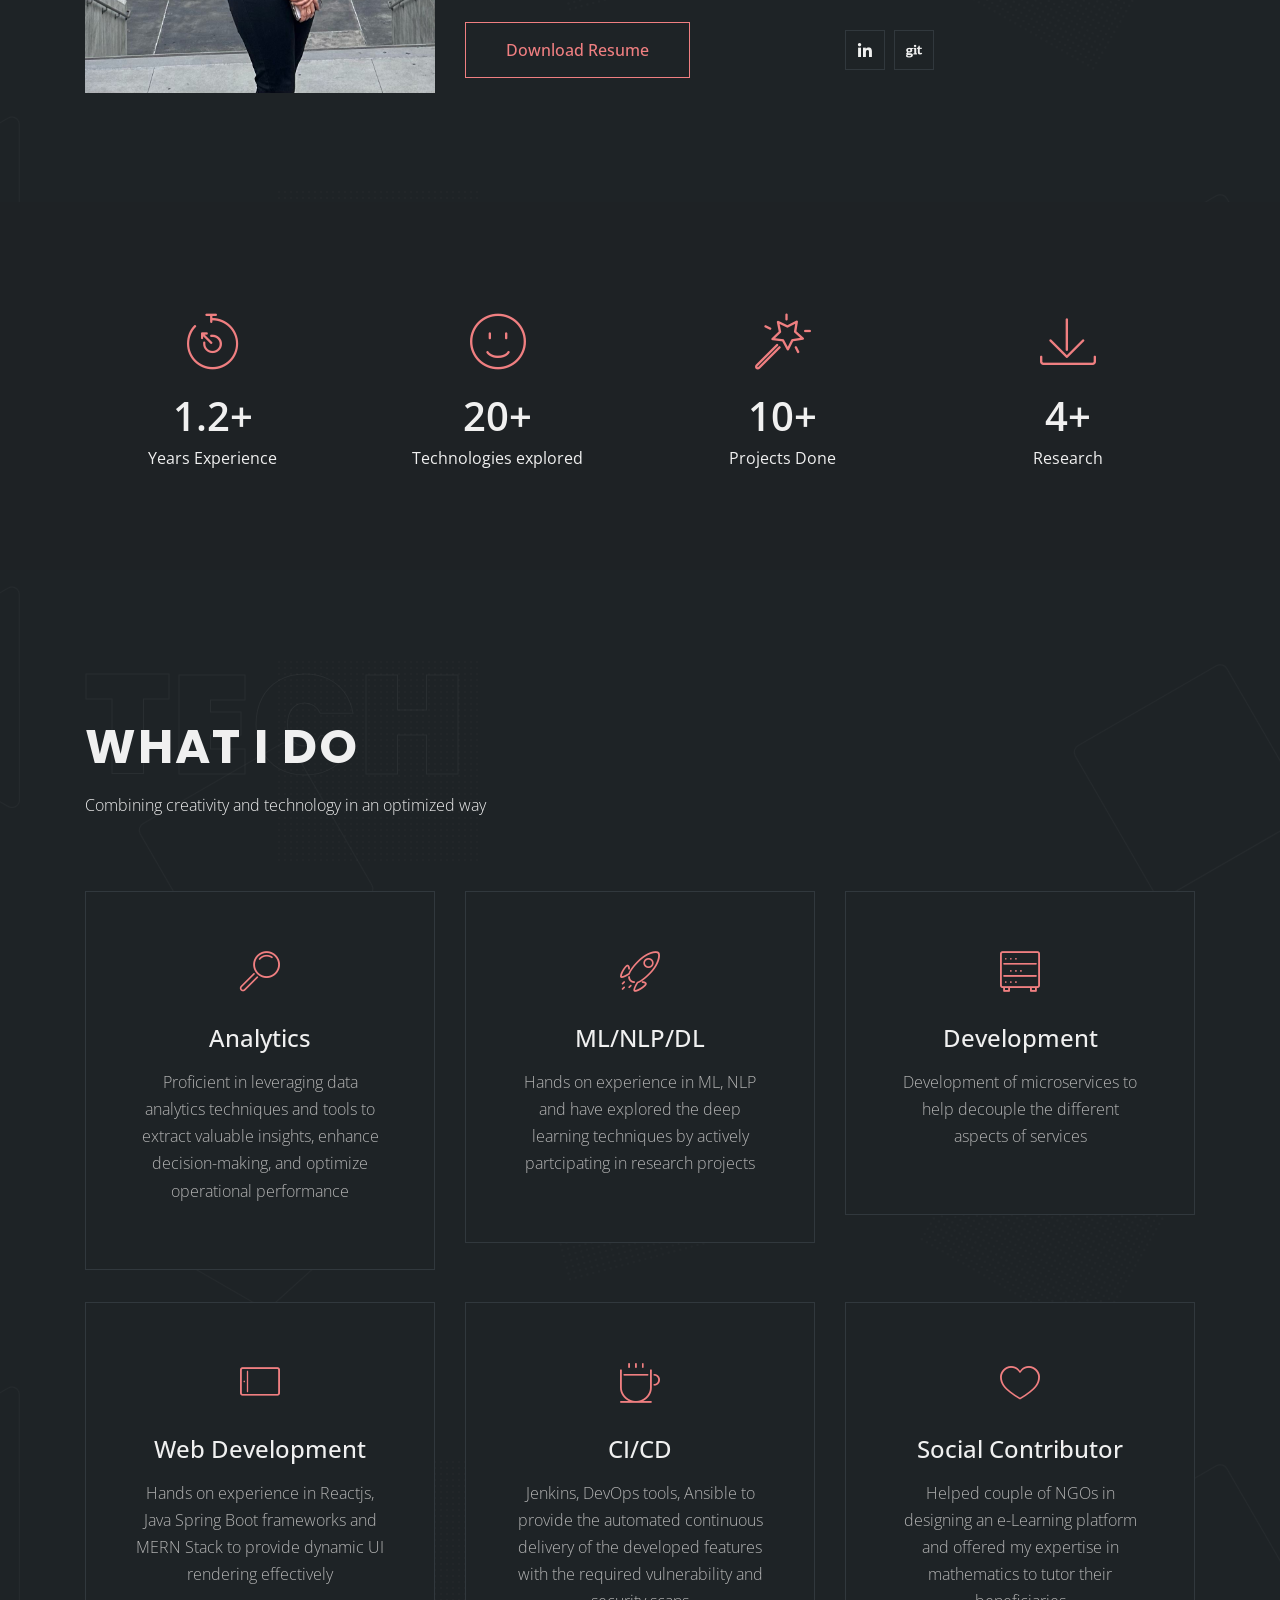
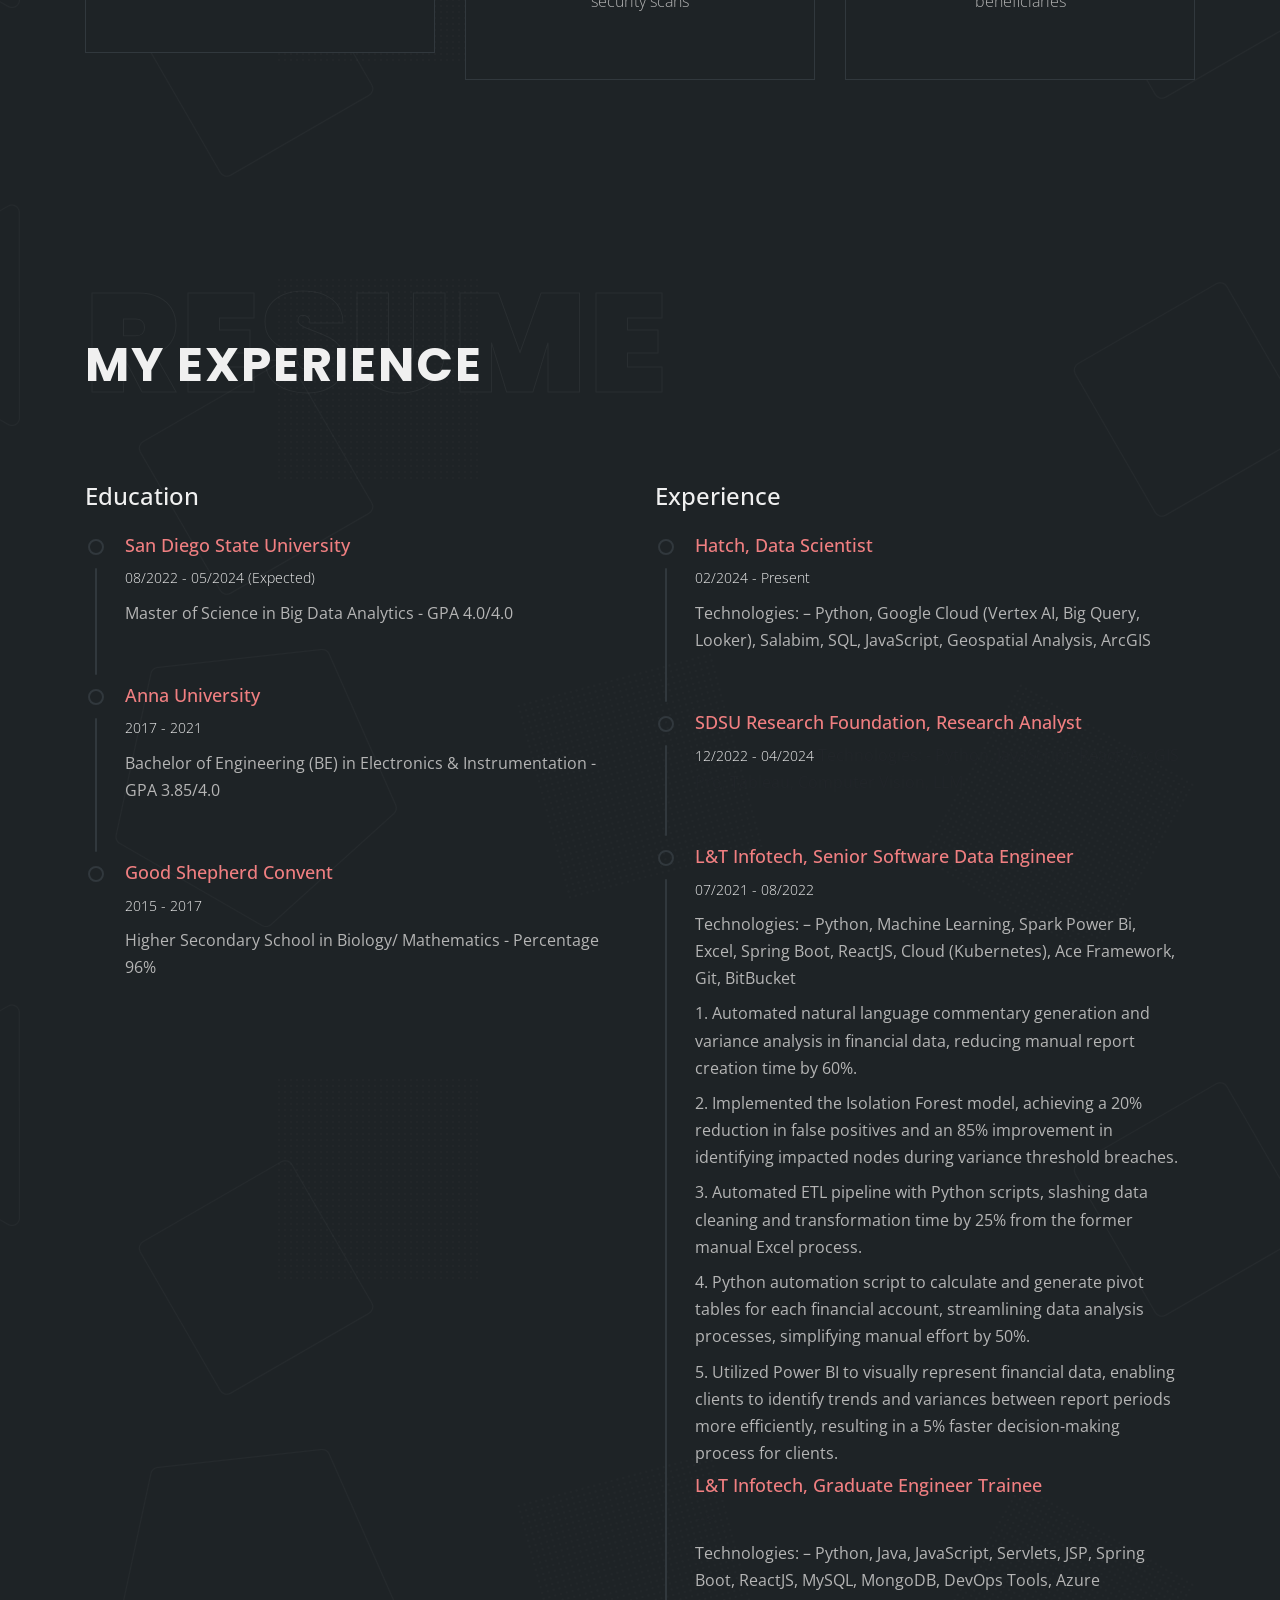
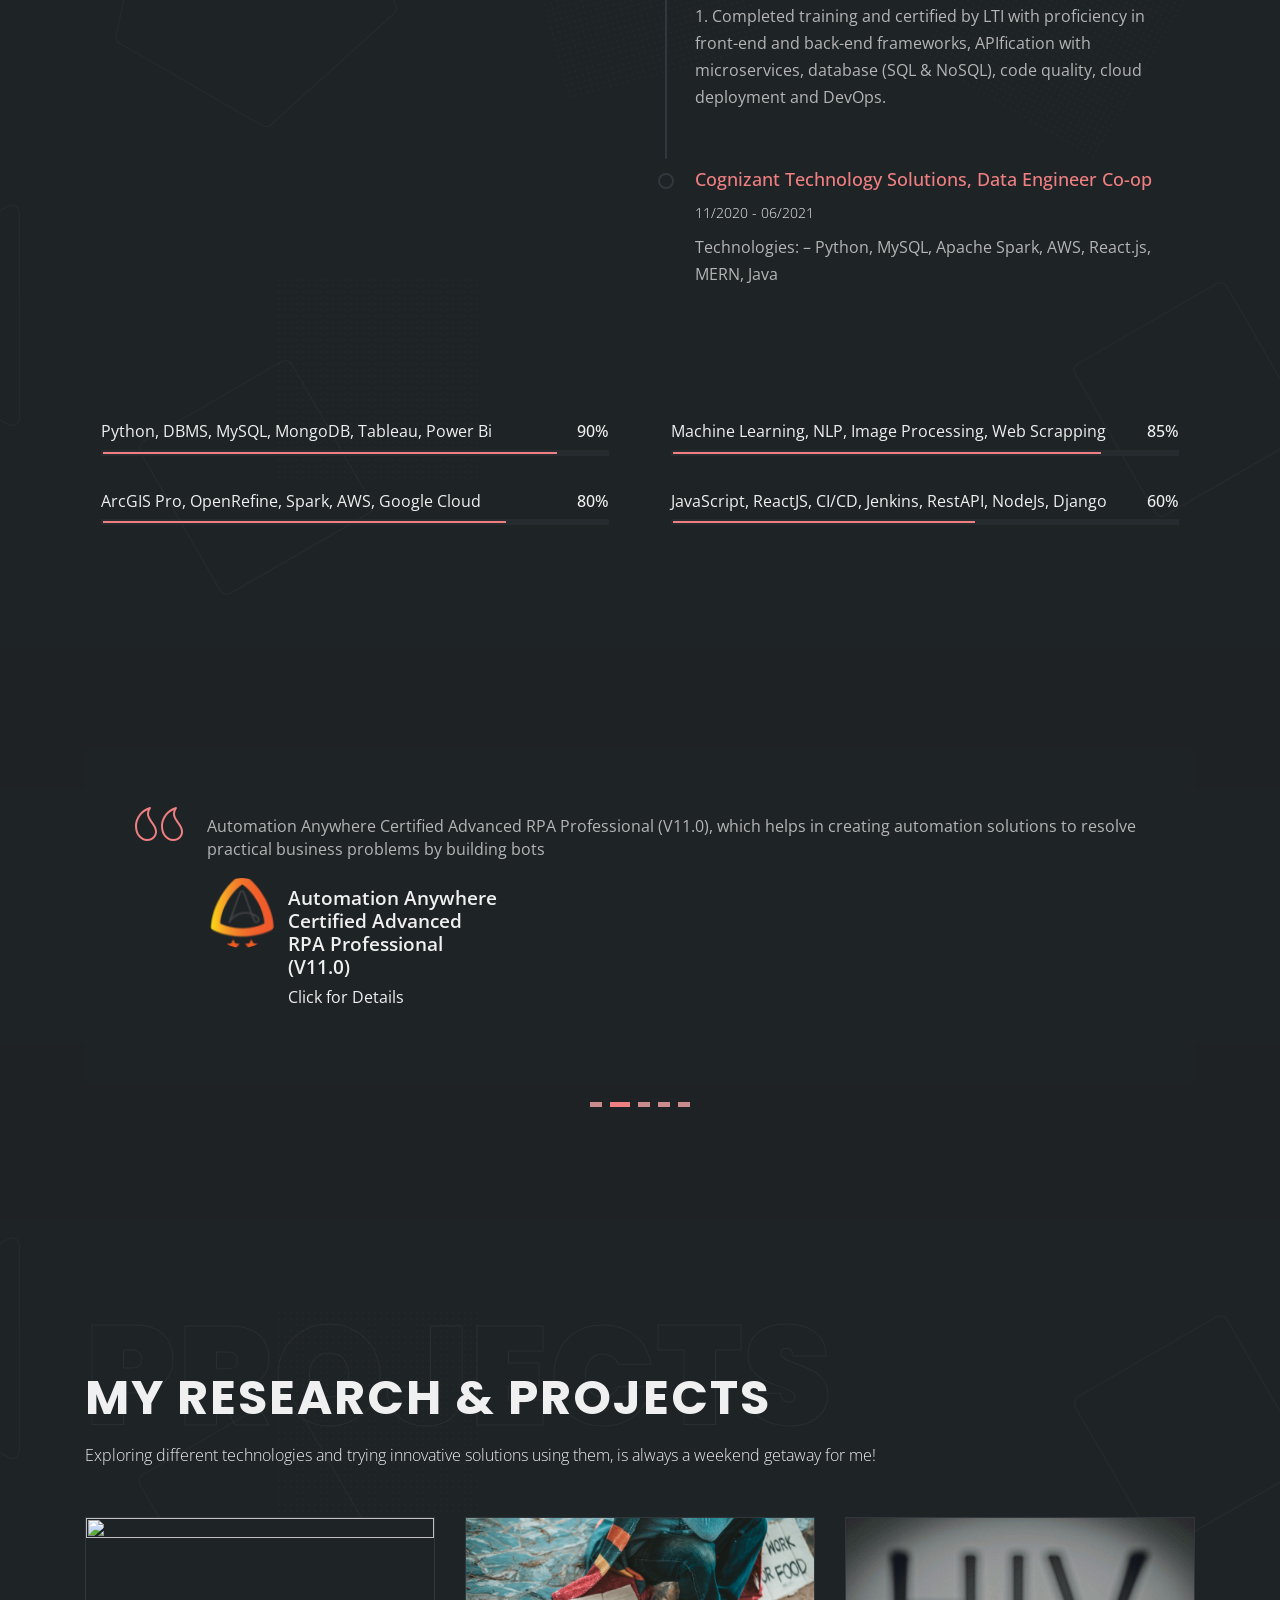
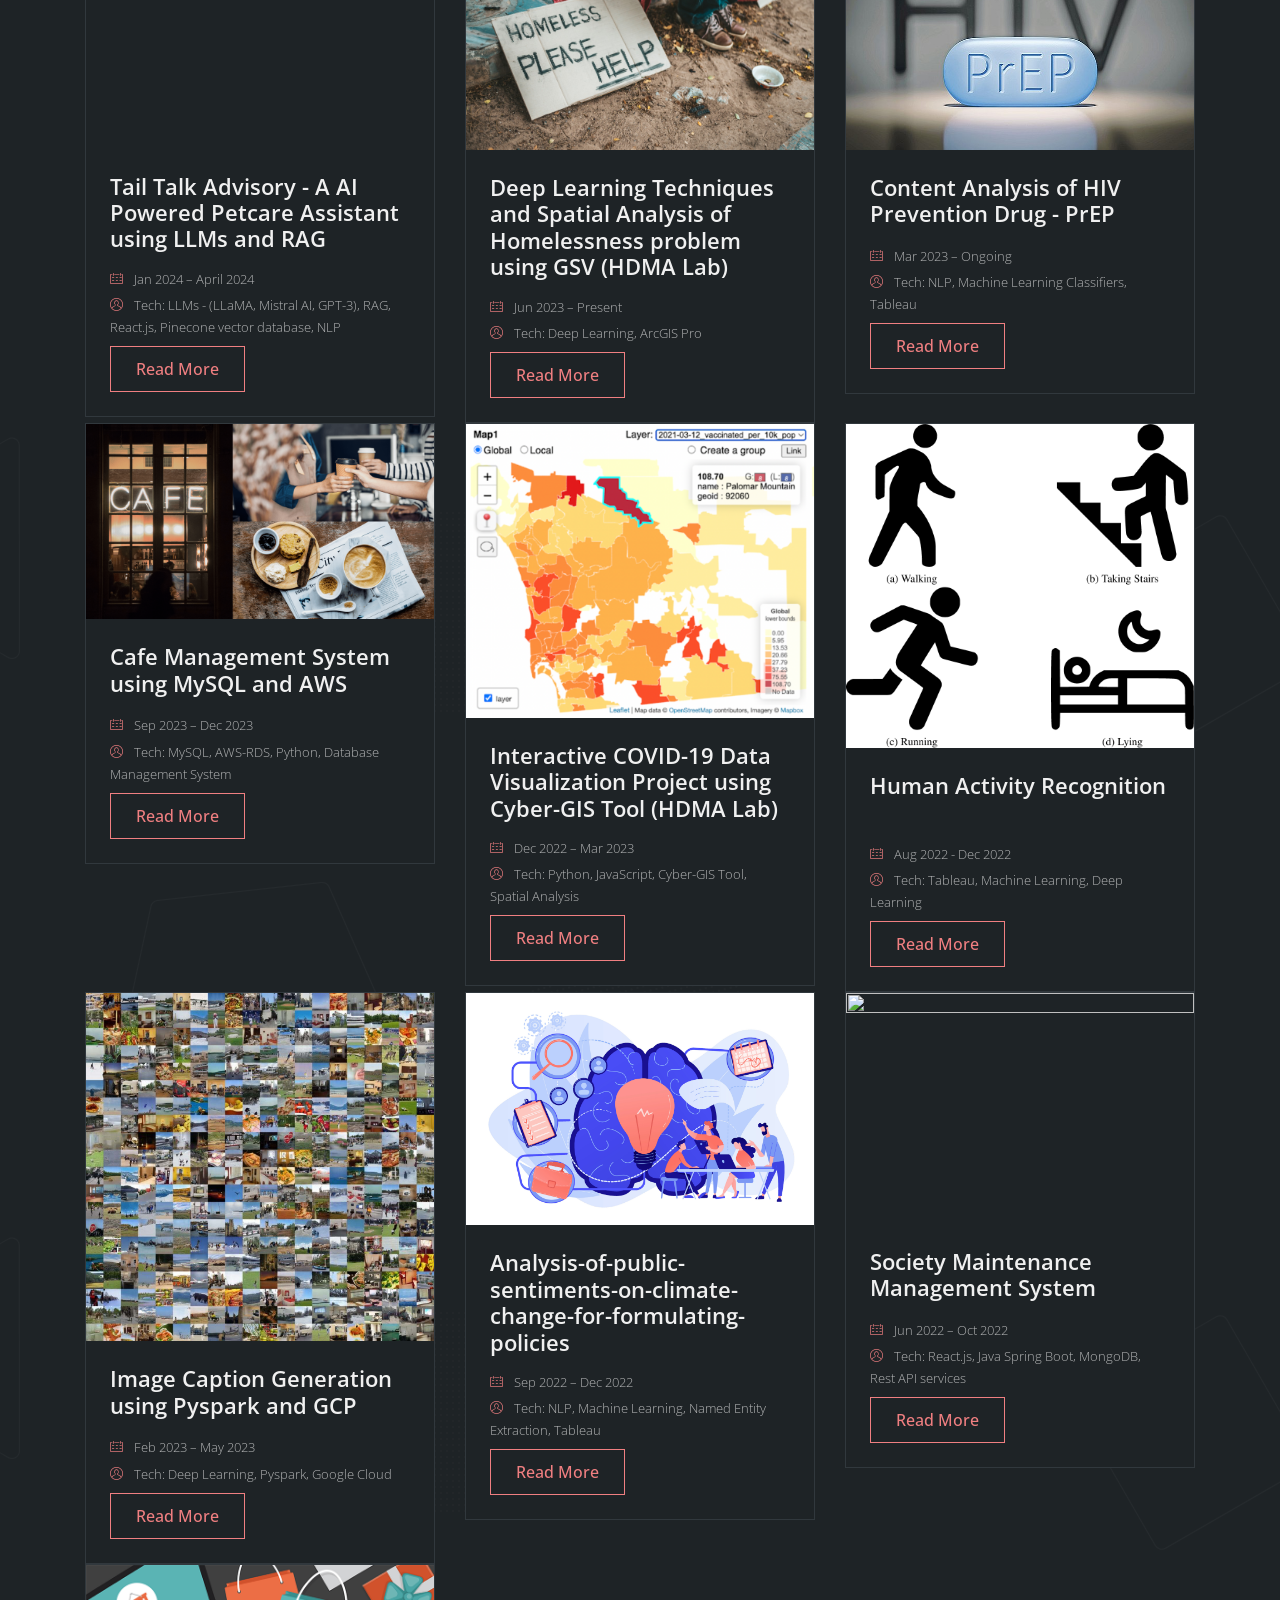
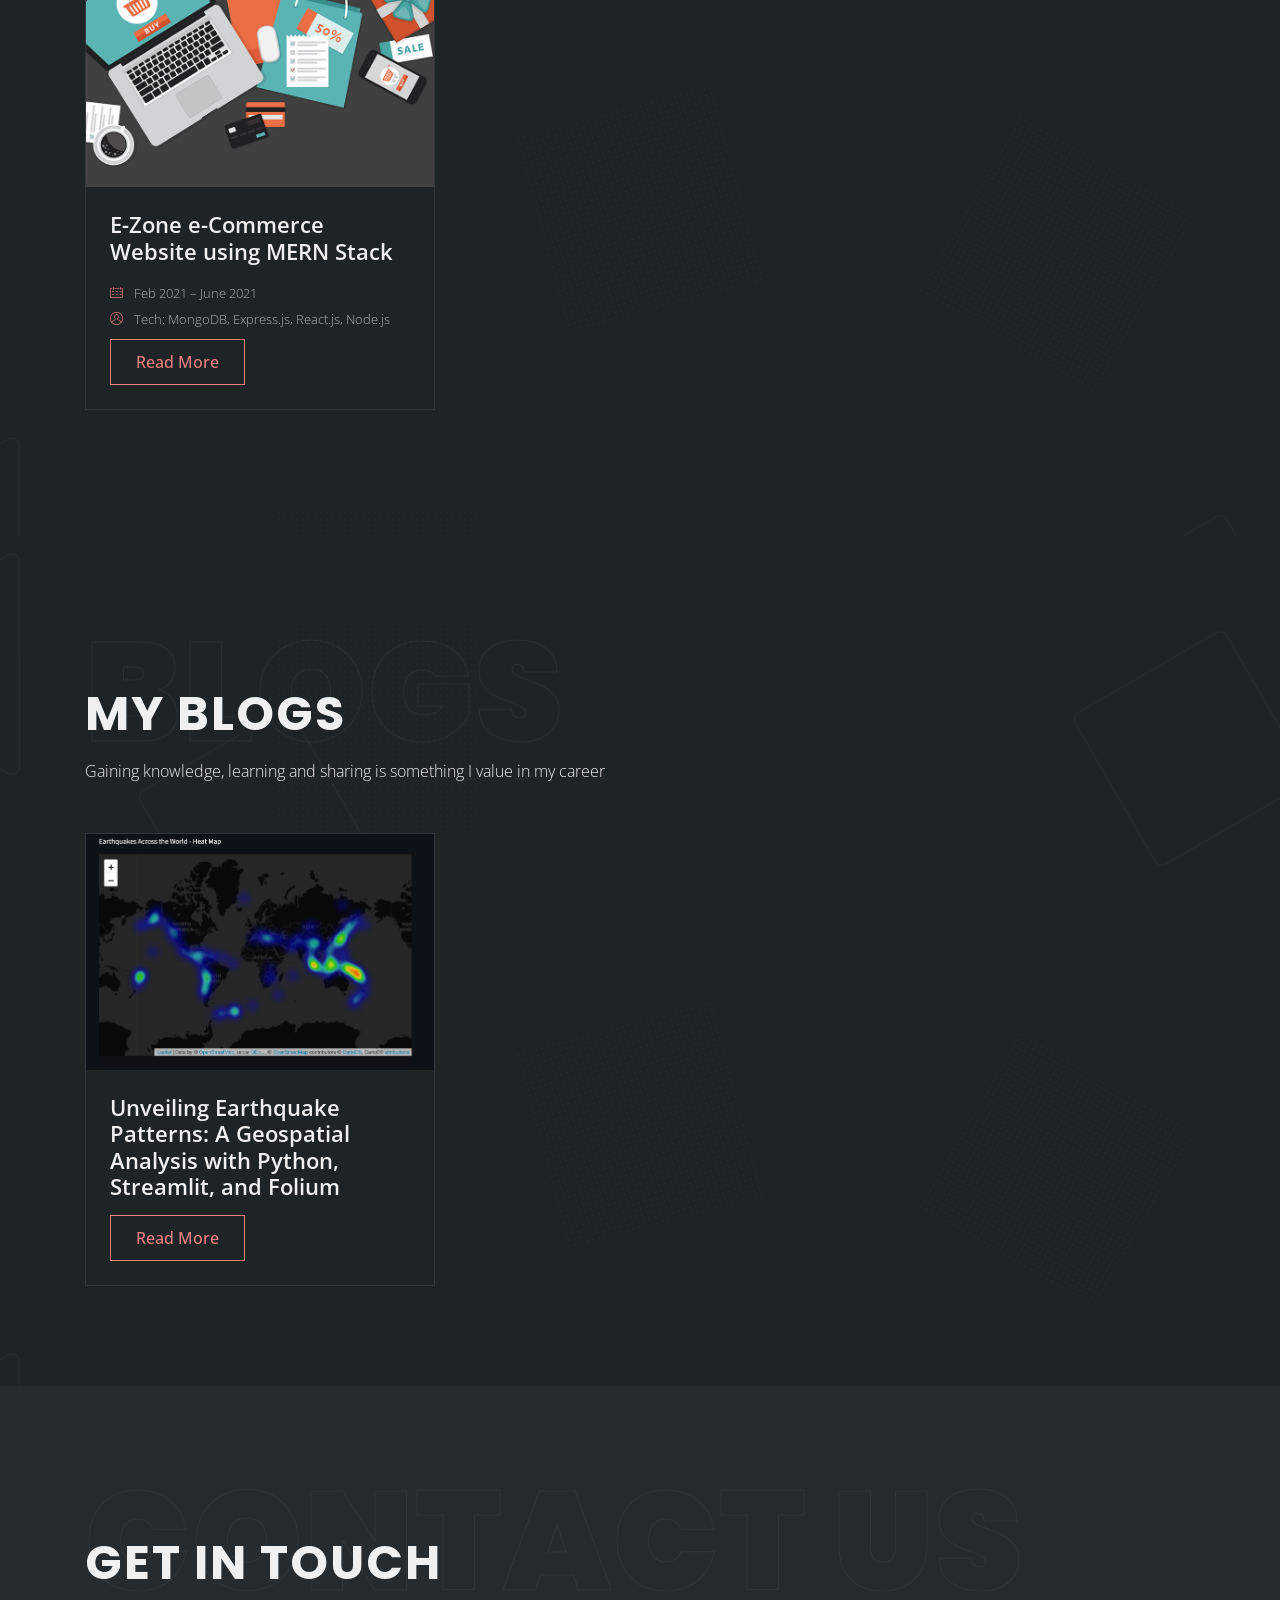
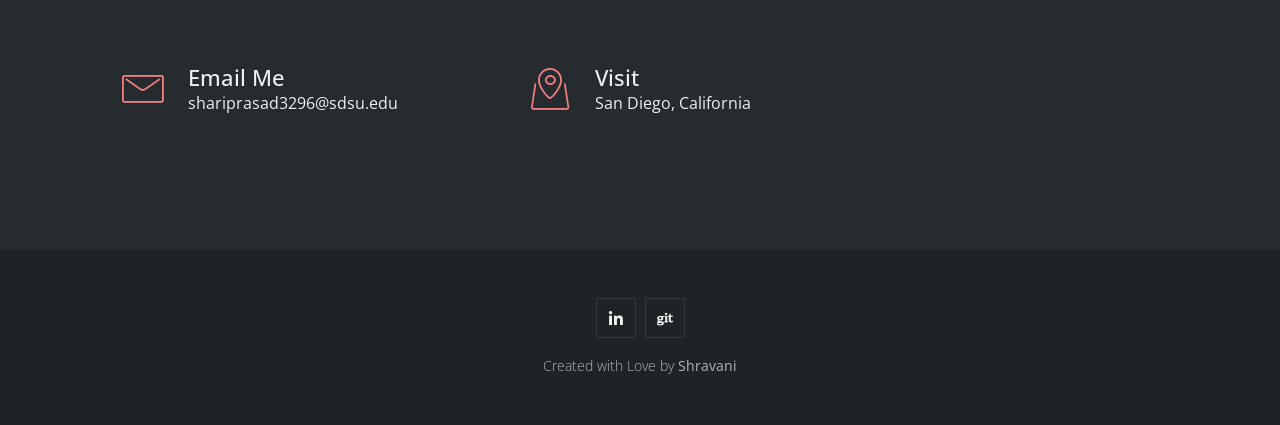
==== commit b2a55297: "Update index.html" ====
--- a/index.html
+++ b/index.html
@@ -644,33 +644,7 @@
                                     <h4 class="mb-2">SDSU Research Foundation, Research Analyst</h4>
                                     <!-- <h5></h5> -->
                                     <span class="time">12/2022 - 04/2024</span>
-                                    <p class="my-2">
-                                    Technologies: – Python, Machine Learning, Spark Power Bi, Excel, Spring Boot, ReactJS, Cloud (Kubernetes), Ace Framework, Git, BitBucket
-                                    </p>
-                                    <p class="my-2">
-                                    1. Automated natural language commentary generation and variance analysis in financial data, reducing manual report creation time by 60%.
-                                    </p>
-                                    <p class="my-2">
-                                    2. Implemented the Isolation Forest model, achieving a 20% reduction in false positives and an 85% improvement in identifying impacted nodes during variance threshold breaches.
-                                    </p>
-                                    <p class="my-2">
-                                    3. Automated ETL pipeline with Python scripts, slashing data cleaning and transformation time by 25% from the former manual Excel process.
-                                    </p>
-                                    <p class="my-2">
-                                    4. Python automation script to calculate and generate pivot tables for each financial account, streamlining data analysis processes, simplifying manual effort by 50%.
-                                    </p>
-                                    <p class="my-2">
-                                    5. Utilized Power BI to visually represent financial data, enabling clients to identify trends and variances between report periods more efficiently, resulting in a 5% faster decision-making process for clients.
-                                    </p>
-                                    <h4 class="mb-2">L&T Infotech, Graduate Engineer Trainee</h4> -->
-
-                                    <!-- <h5></h5> -->
-                                    <!-- <span class="time">07/2021 - 07/2022</span> -->
-                                    <p class="my-2">
-                                    Technologies: – Python, Google Cloud (Vertex AI, Big Query, Looker), Salabim, SQL, JavaScript, Geospatial Analysis, ArcGIS
-                                    </p>
-                                    
-                
+                                    Technologies: - Python, JavaScript, React, ArcGIS Pro, Tableau, Computer Vision, LLM
                                 </li>
                                 <li>
                                     <h4 class="mb-2">L&T Infotech, Senior Software Data Engineer</h4>
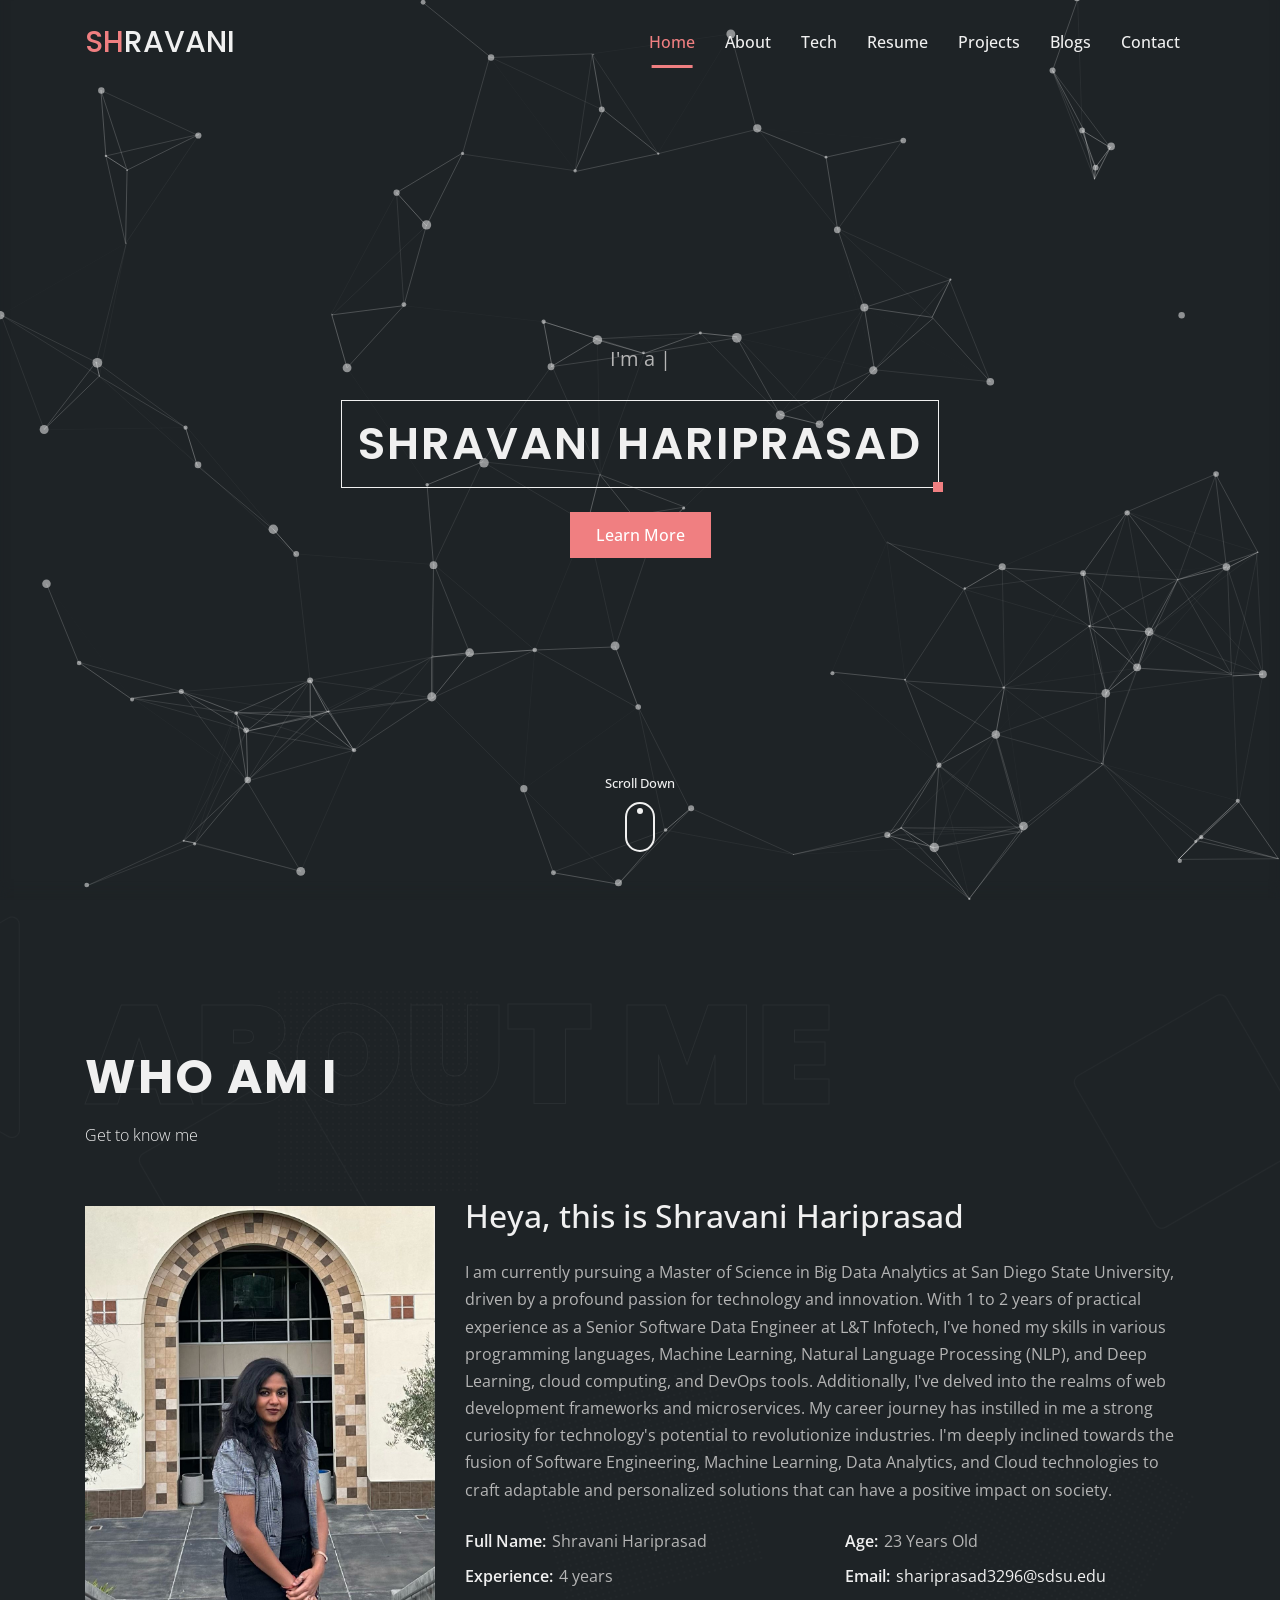
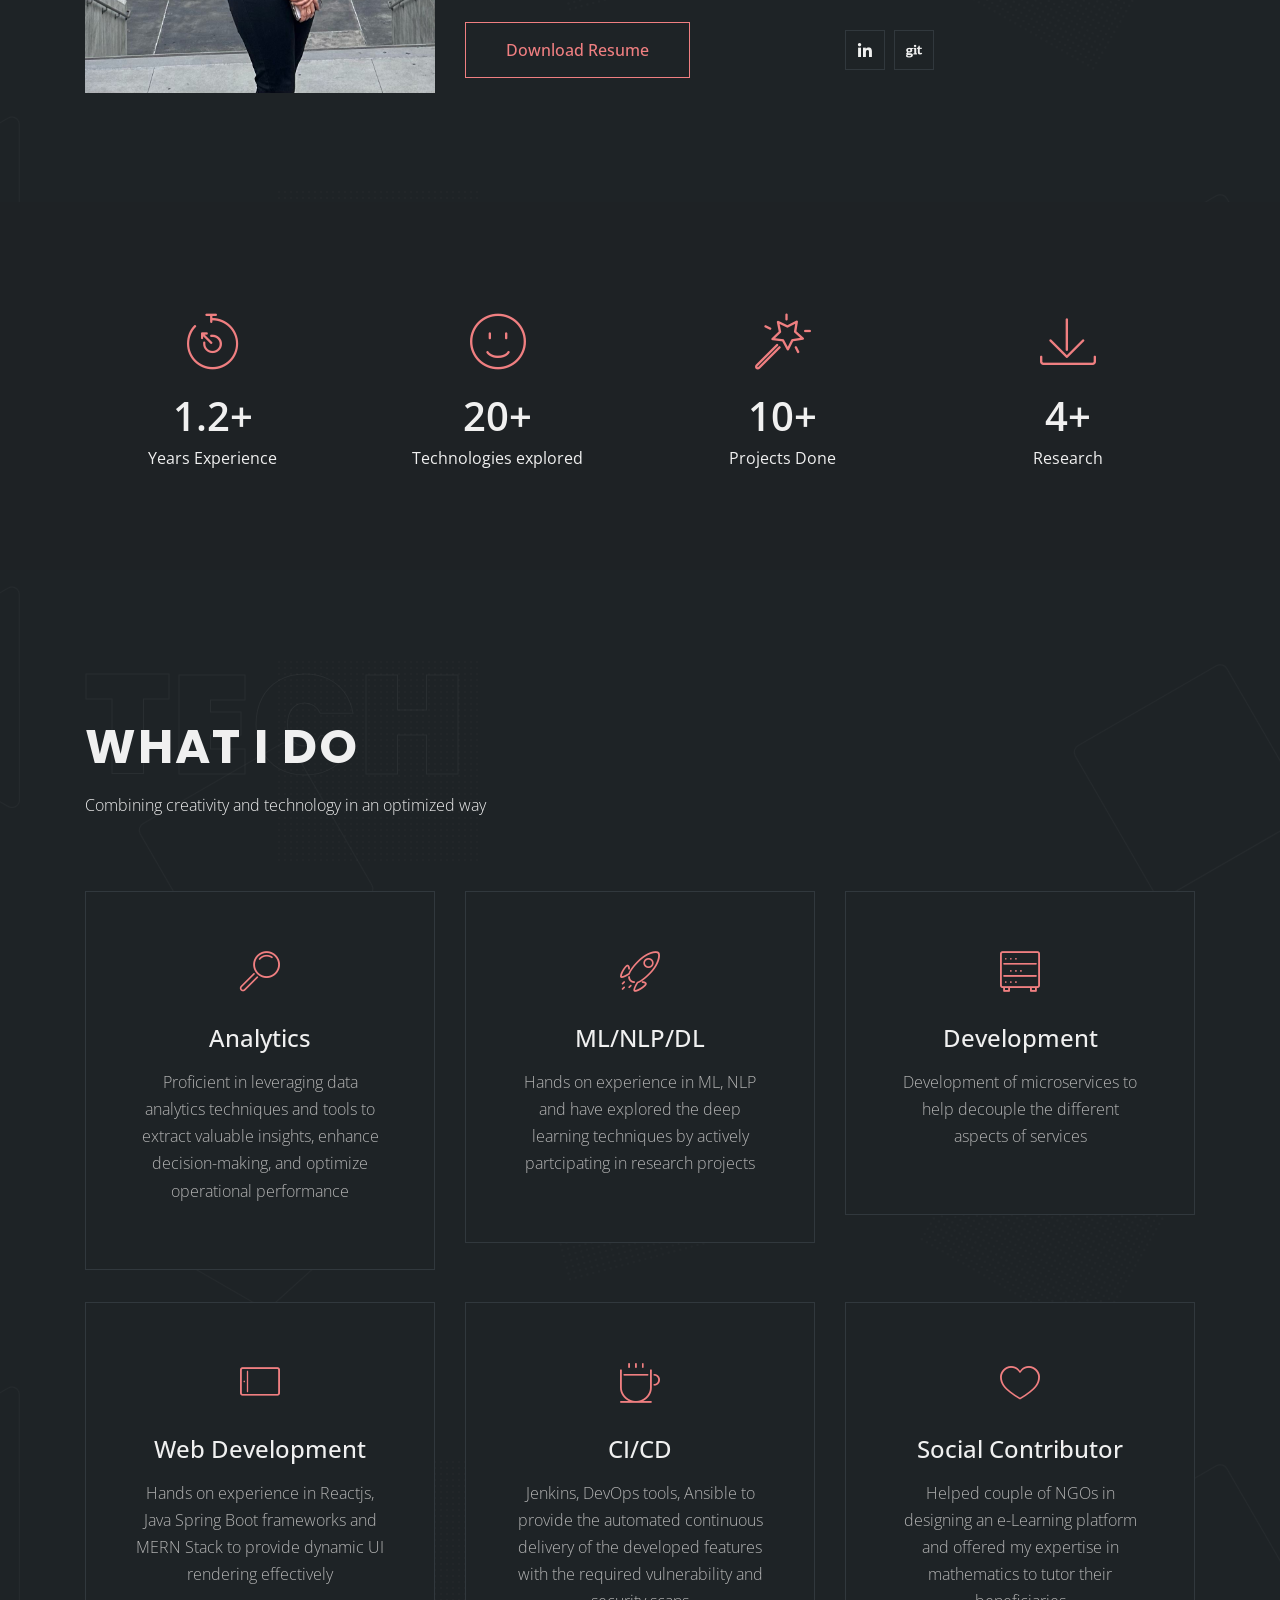
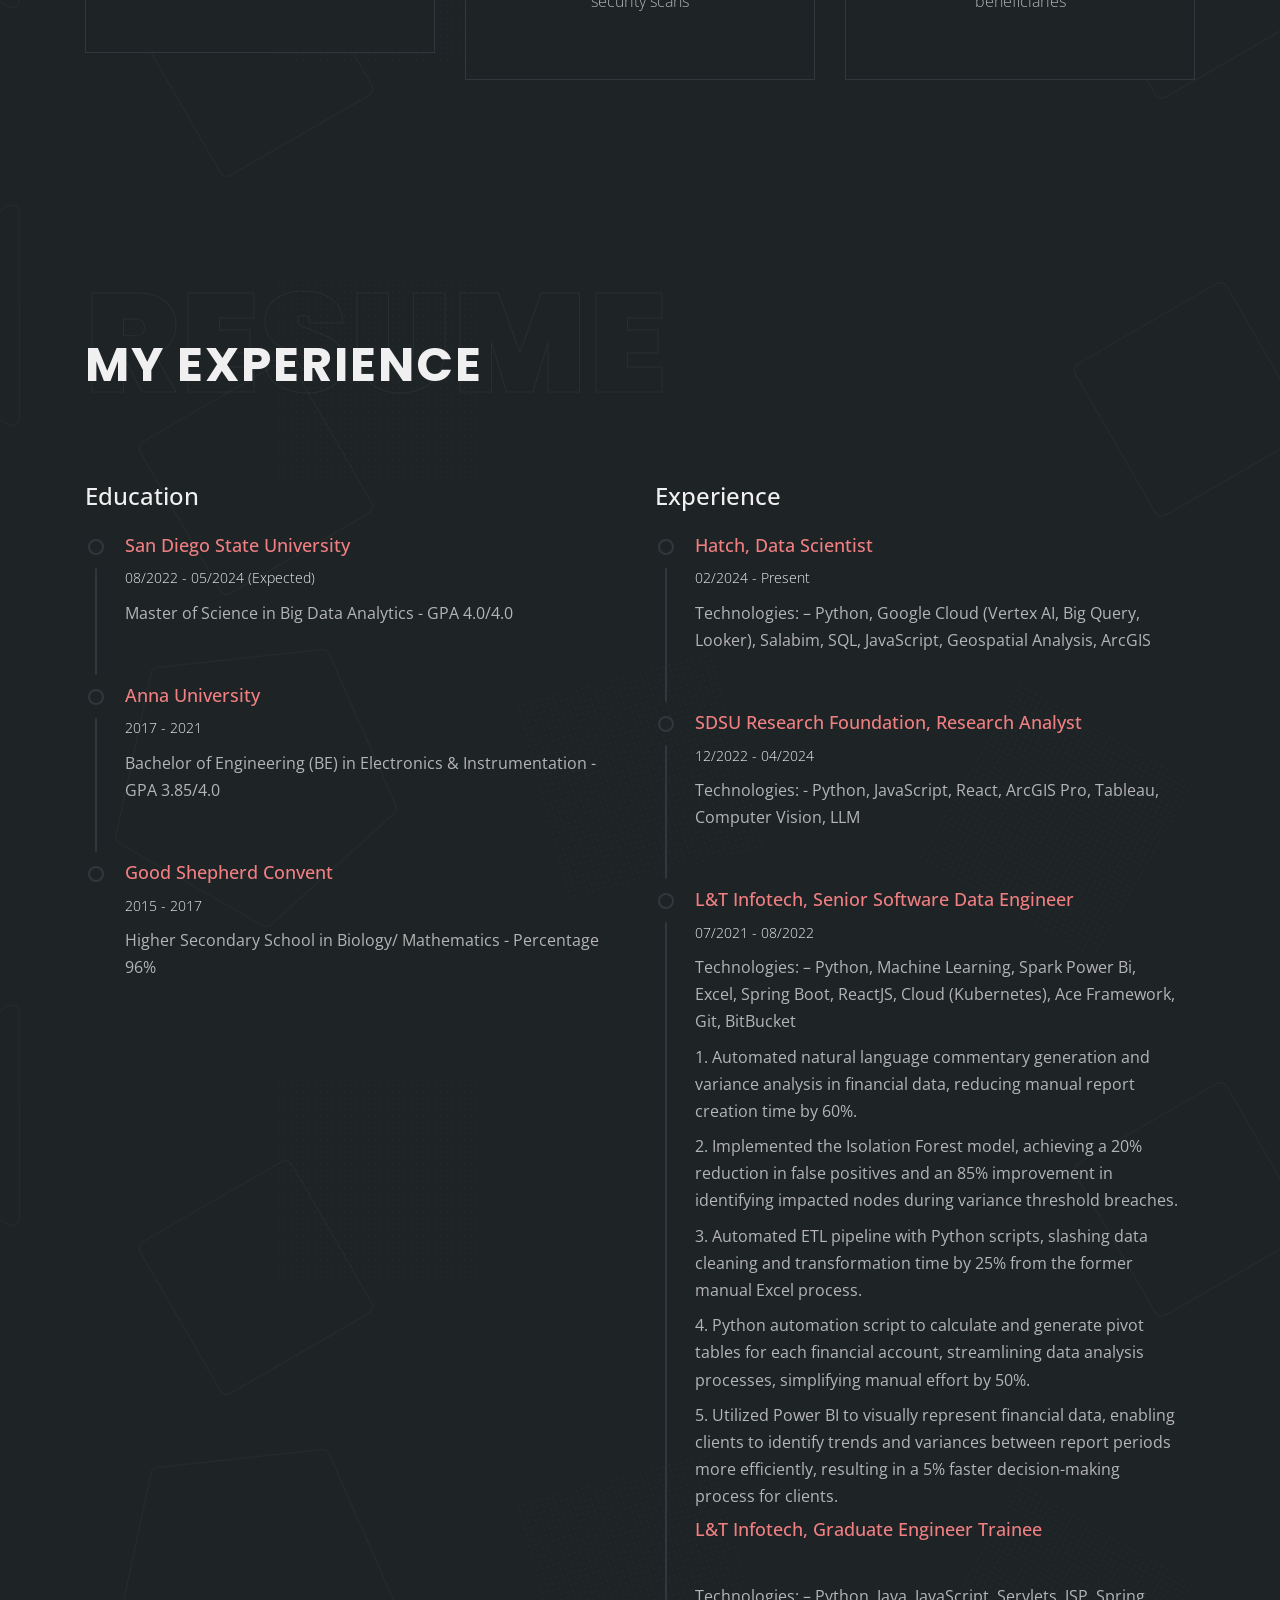
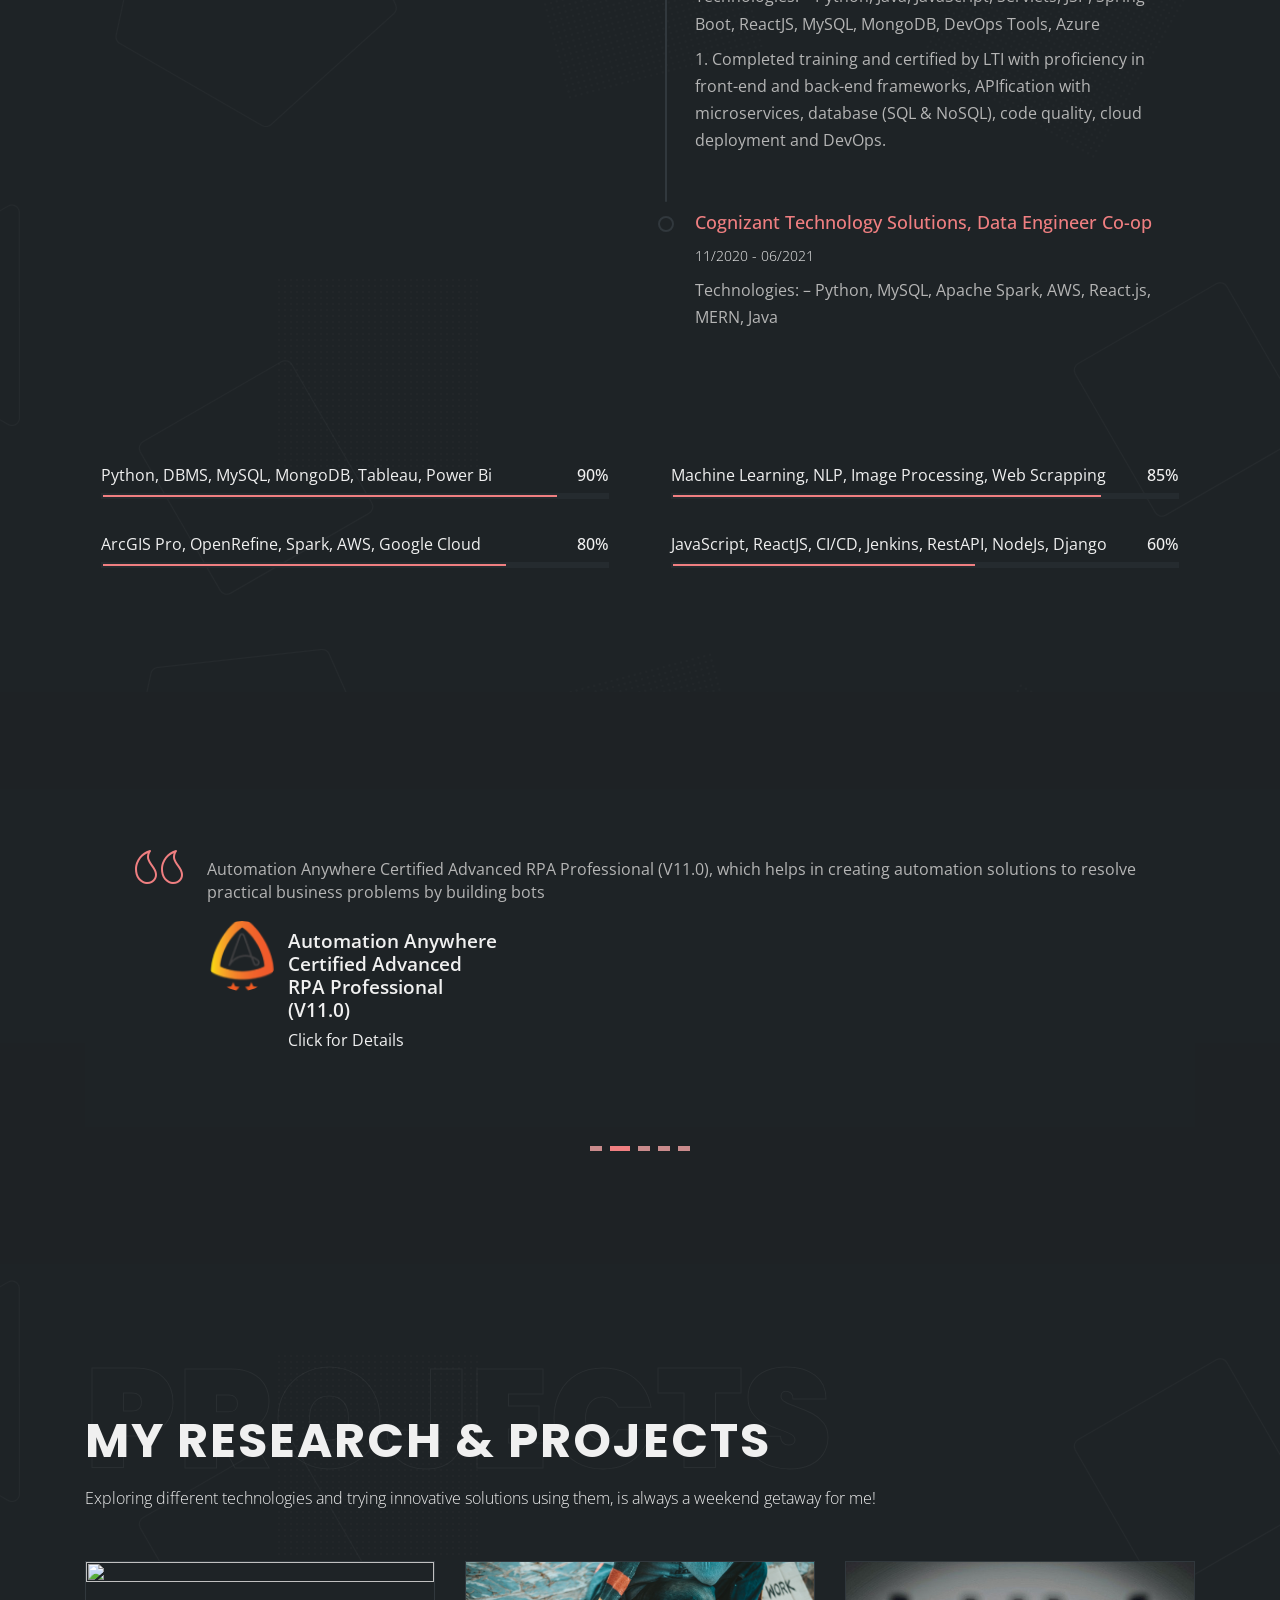
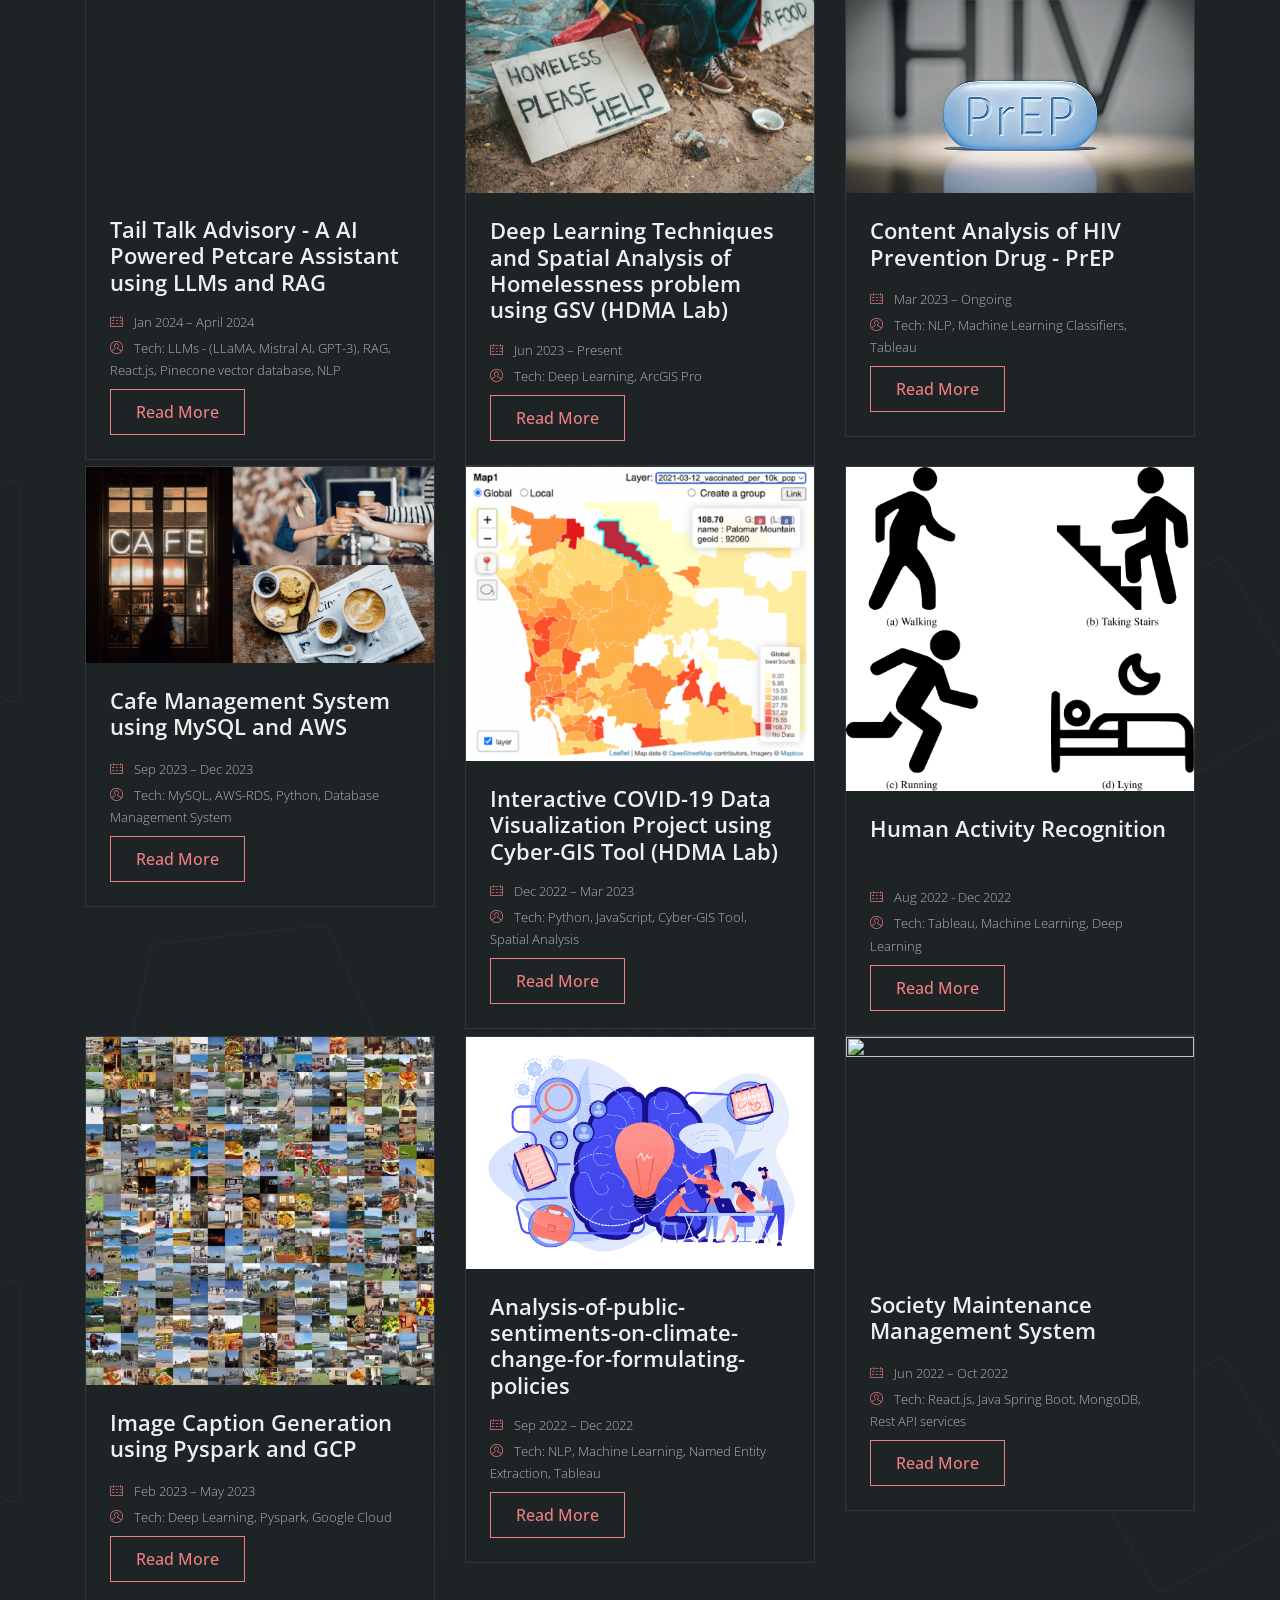
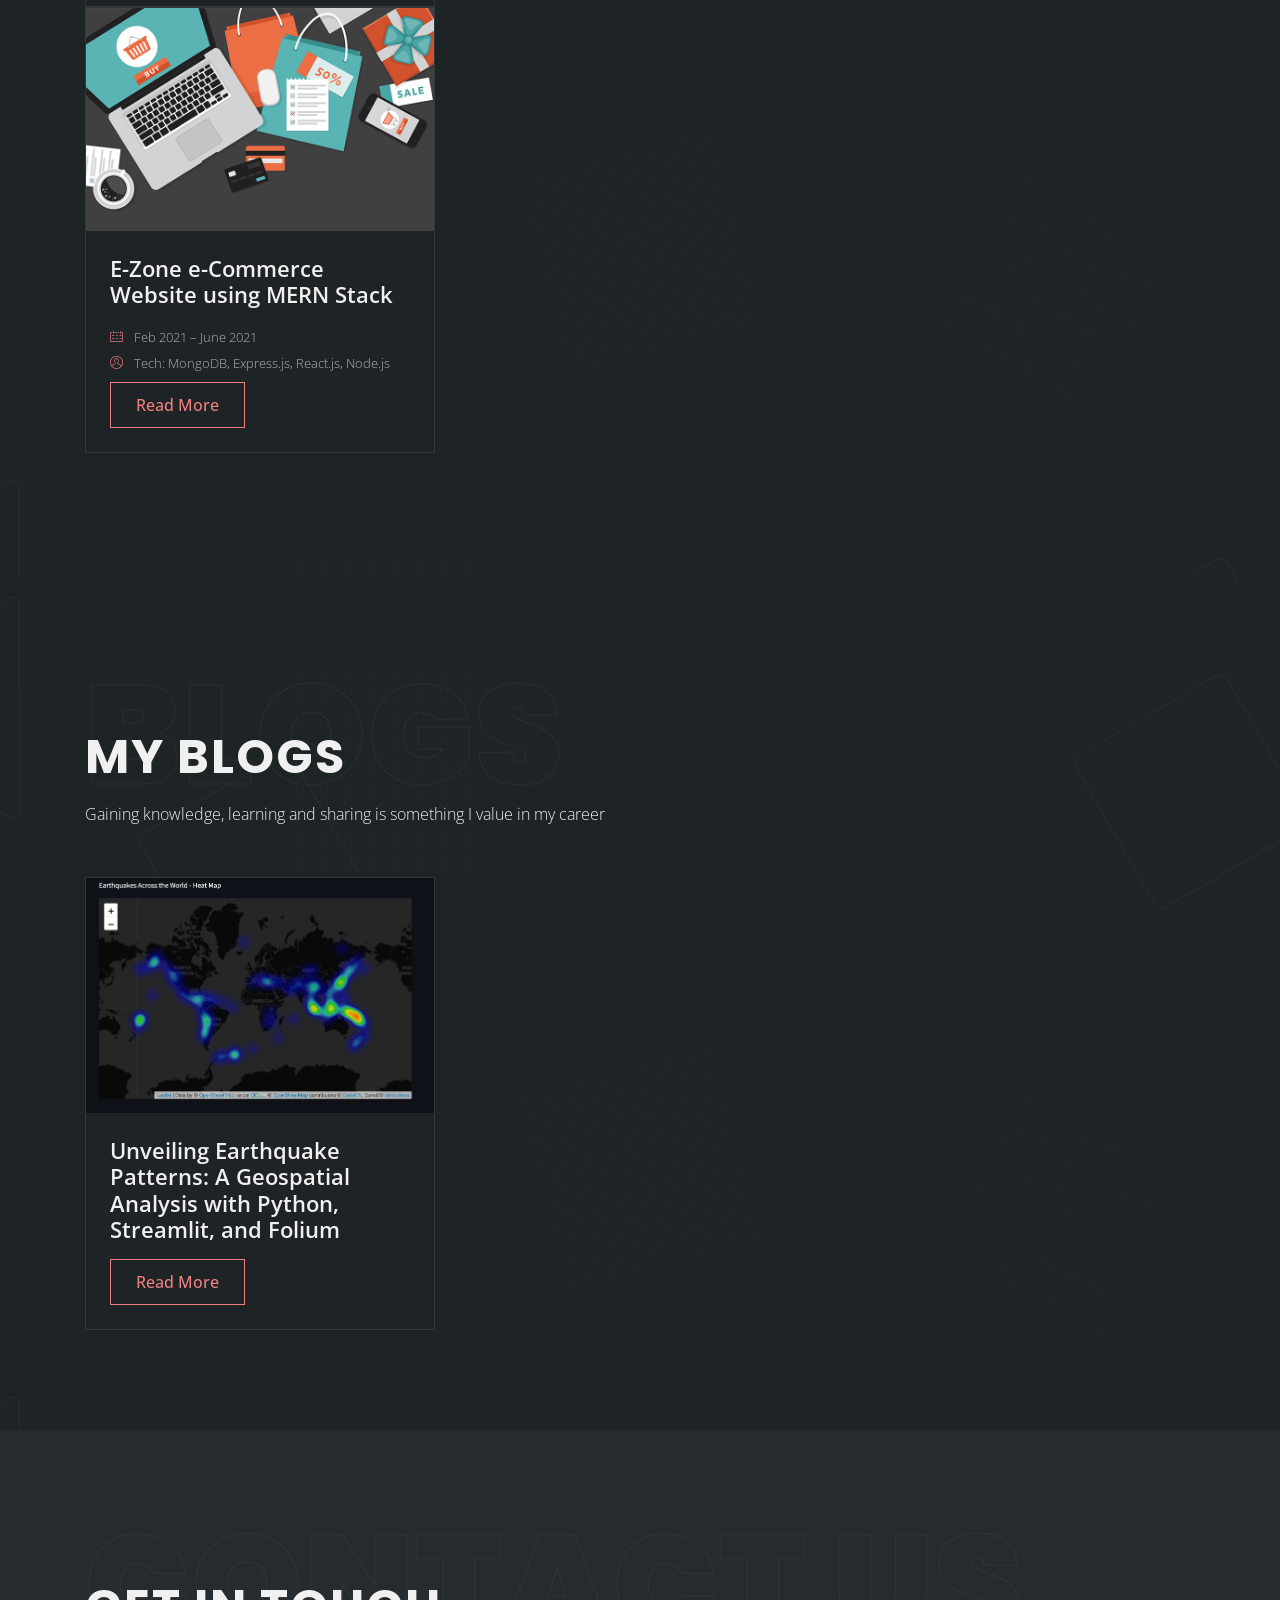
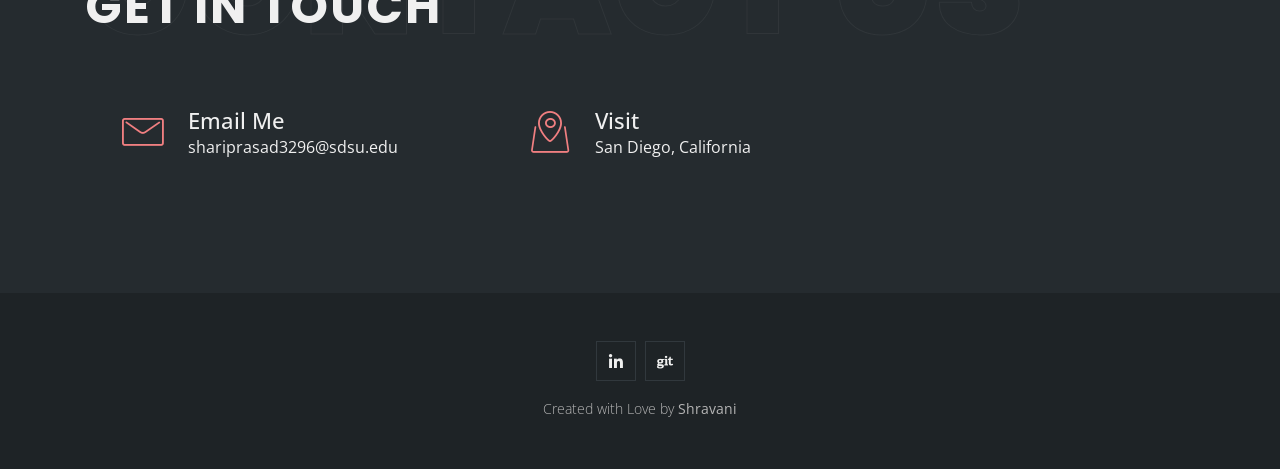
==== commit c80c7315: "Update index.html" ====
--- a/index.html
+++ b/index.html
@@ -644,7 +644,9 @@
                                     <h4 class="mb-2">SDSU Research Foundation, Research Analyst</h4>
                                     <!-- <h5></h5> -->
                                     <span class="time">12/2022 - 04/2024</span>
+                                    <p class="my-2">
                                     Technologies: - Python, JavaScript, React, ArcGIS Pro, Tableau, Computer Vision, LLM
+                                    </p>
                                 </li>
                                 <li>
                                     <h4 class="mb-2">L&T Infotech, Senior Software Data Engineer</h4>
